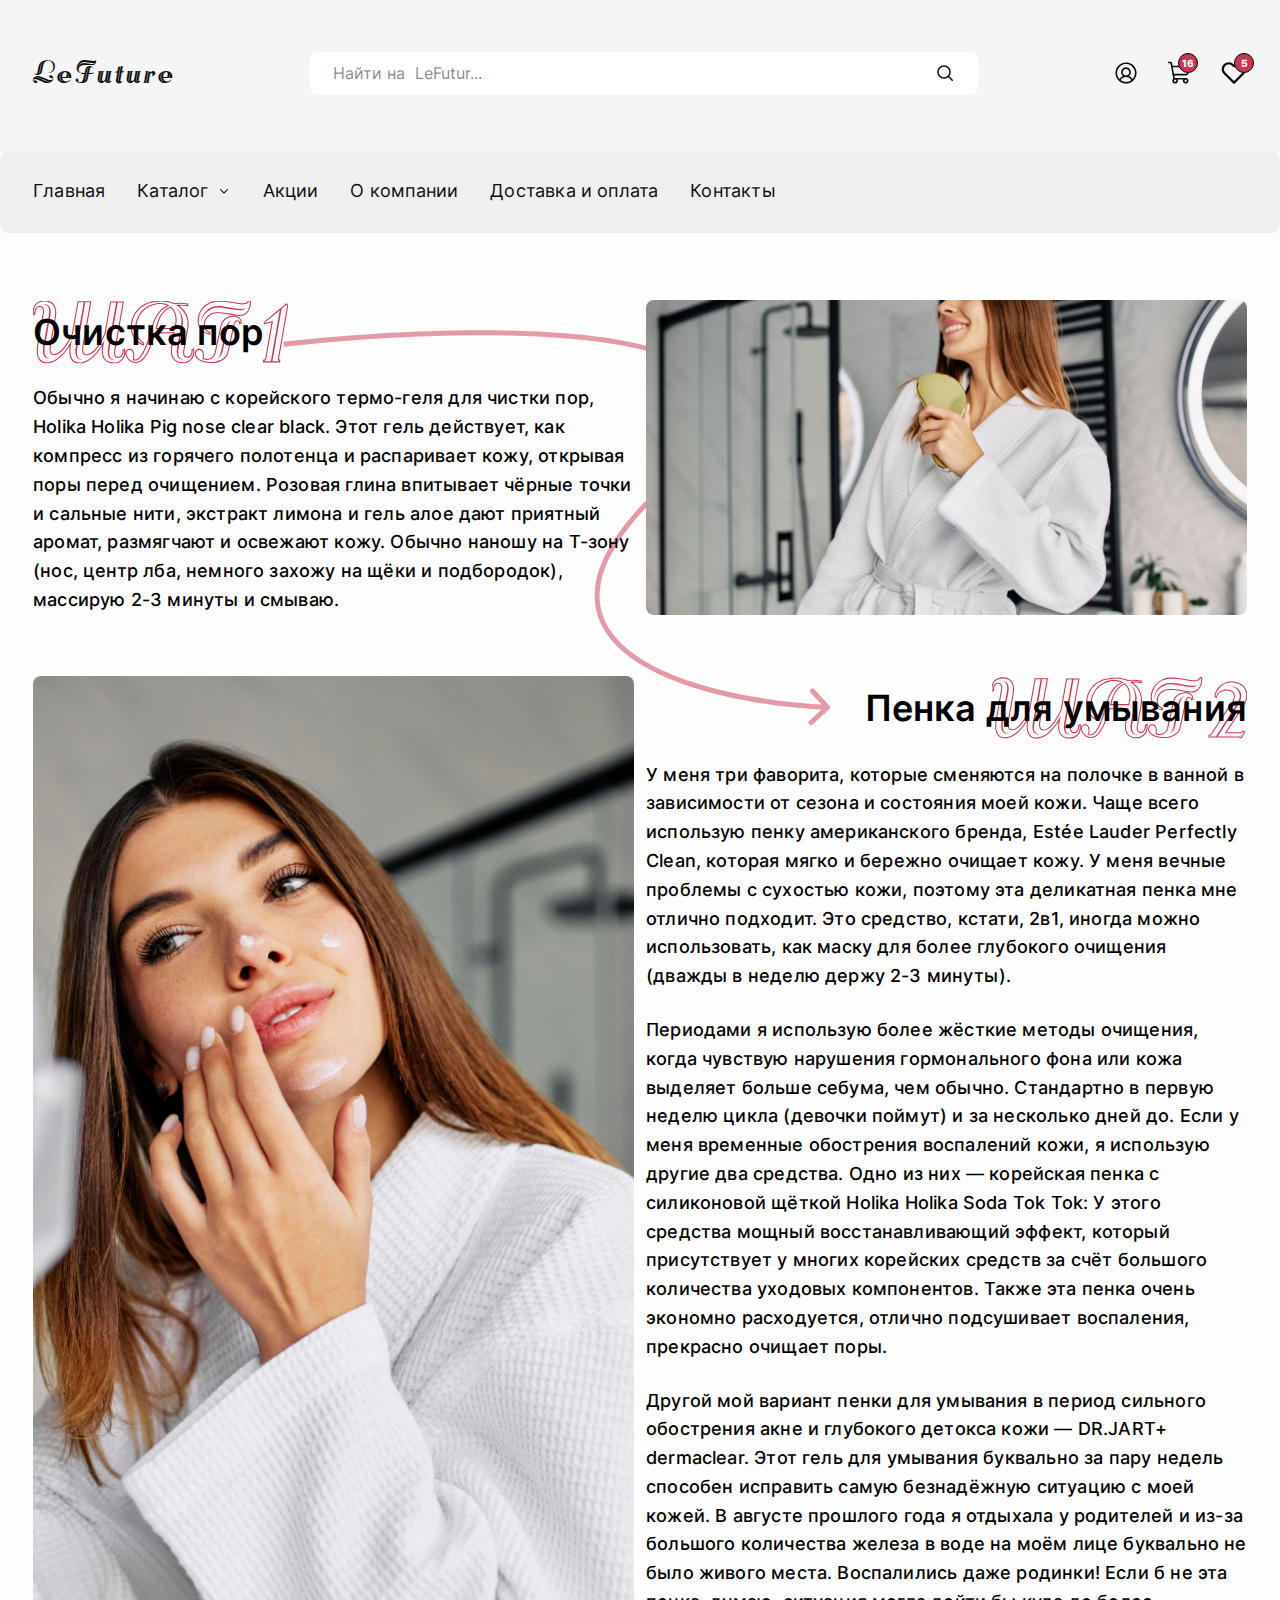
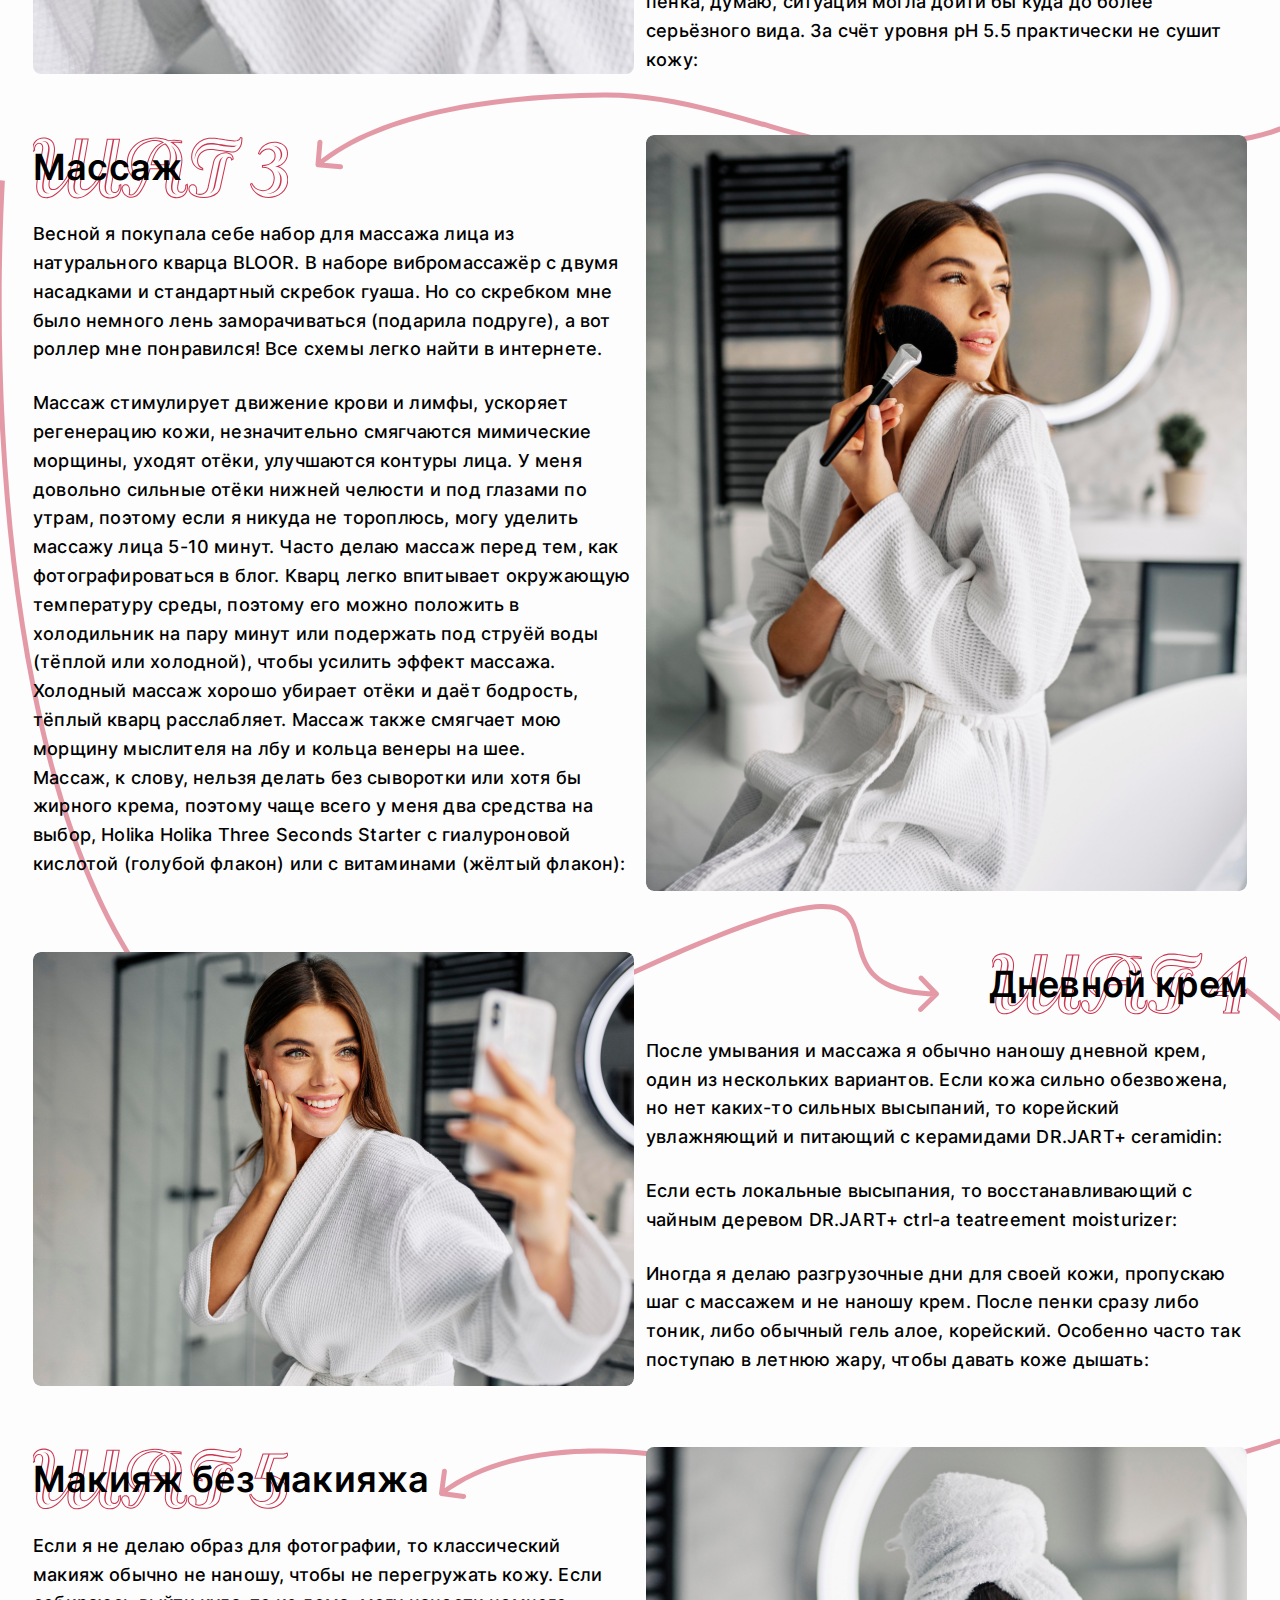
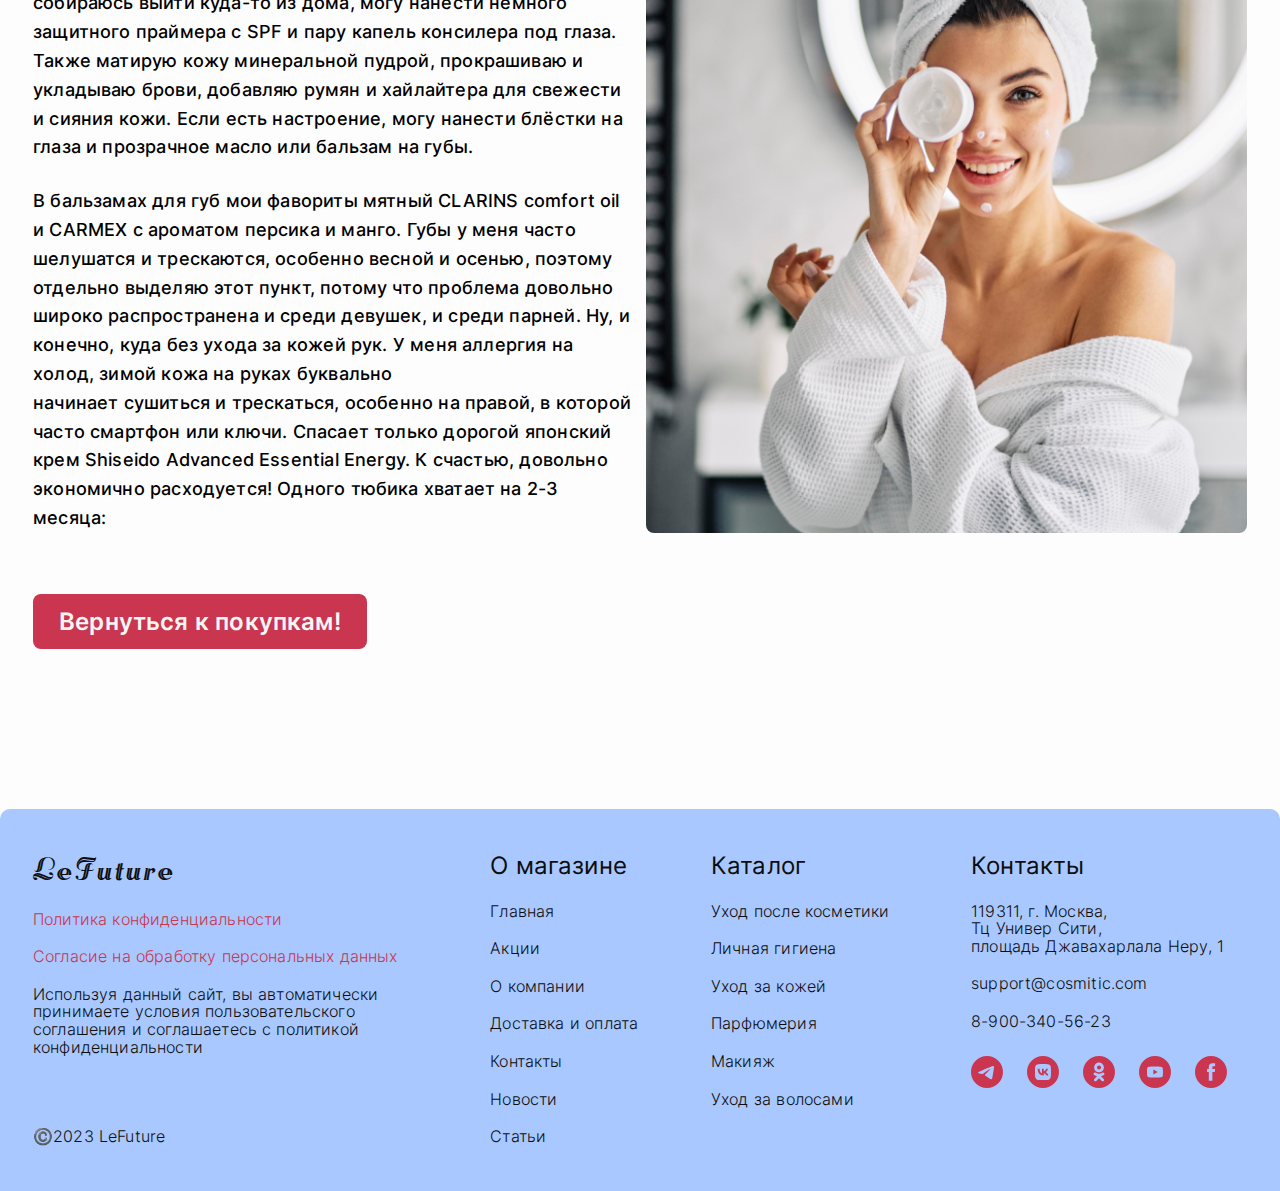
==== pages/aftercare.html @ b698528c "first commit" ====
<!DOCTYPE html>
<html lang="ru">

<head>
  <meta charset="UTF-8">
  <meta http-equiv="X-UA-Compatible" content="IE=edge">
  <meta name="viewport" content="width=device-width, initial-scale=1.0">
  <!-- <link rel="shortcut icon" href="../assets/images/favicon.ico" type="x-icon"> -->
  <link rel="stylesheet" href="../styles/css/icons.css">
  <link rel="stylesheet" href="../styles/css/normalize.css">
  <link rel="stylesheet" href="../styles/css/style.css?v=0.0001">
  <title>LeFuture</title>
</head>

<body>

  <div class="wrapper">


    <header class="header">
      <div class="header__top">
        <div class="container">
          <div class="header__top-inner">
            <a class="logo" href="#">
              LeFuture
            </a>
            <form class="search" action="">
              <div class="search__wrapper">
                <label class="search__label">
                  <input class="search__input input" type="text" placeholder="Найти на  LeFutur...">
                  <i class="search__icon">
                    <svg xmlns="http://www.w3.org/2000/svg" width="20" height="20" viewBox="0 0 20 20" fill="none">
                      <path fill-rule="evenodd" clip-rule="evenodd"
                        d="M3.75 9C3.75 6.1005 6.1005 3.75 9 3.75C11.8995 3.75 14.25 6.1005 14.25 9C14.25 11.8995 11.8995 14.25 9 14.25C6.1005 14.25 3.75 11.8995 3.75 9ZM9 2.25C5.27208 2.25 2.25 5.27208 2.25 9C2.25 12.7279 5.27208 15.75 9 15.75C10.5938 15.75 12.0585 15.1976 13.2133 14.2739L16.7192 17.7799C17.0121 18.0728 17.487 18.0728 17.7799 17.7799C18.0728 17.487 18.0728 17.0121 17.7799 16.7192L14.2739 13.2133C15.1976 12.0585 15.75 10.5938 15.75 9C15.75 5.27208 12.7279 2.25 9 2.25Z"
                        fill="#0D0D0D" />
                    </svg>
                  </i>
                </label>
              </div>
            </form>
            <div class="icons">
              <a class="icons__link" href="#">
                <i class="icons__icon">
                  <svg xmlns="http://www.w3.org/2000/svg" viewBox="0 0 26 26" fill="none">
                    <path fill-rule="evenodd" clip-rule="evenodd"
                      d="M17.1117 3.26789C15.1484 2.4375 13 2.4375 13 2.4375C10.8516 2.4375 8.88835 3.26789 8.88835 3.26789C6.99268 4.06969 5.53119 5.53118 5.53119 5.53118C4.06969 6.99268 3.26789 8.88835 3.26789 8.88835C2.4375 10.8516 2.4375 13 2.4375 13C2.4375 15.1484 3.26789 17.1117 3.26789 17.1117C4.06968 19.0073 5.53118 20.4688 5.53118 20.4688C5.6435 20.5811 5.75838 20.6896 5.87477 20.794C5.91734 20.8415 5.9657 20.8842 6.01914 20.9209C7.38164 22.0948 8.88835 22.7321 8.88835 22.7321C10.8516 23.5625 13 23.5625 13 23.5625C15.1484 23.5625 17.1117 22.7321 17.1117 22.7321C18.3135 22.2238 19.3409 21.4502 19.9319 20.9521C20.0179 20.9016 20.0925 20.8366 20.1533 20.761C20.3563 20.5813 20.4688 20.4688 20.4688 20.4688C21.9303 19.0073 22.7321 17.1116 22.7321 17.1116C23.5625 15.1484 23.5625 13 23.5625 13C23.5625 10.8516 22.7321 8.88835 22.7321 8.88835C21.9303 6.99268 20.4688 5.53118 20.4688 5.53118C19.0073 4.06969 17.1117 3.26789 17.1117 3.26789ZM9.52137 21.2355C8.73872 20.9044 8.04333 20.4403 7.53641 20.0517C8.3932 18.7628 9.59973 18.0222 9.59973 18.0222C11.1643 17.0619 13 17.0625 13 17.0625C14.8357 17.0625 16.4003 18.0222 16.4003 18.0222C17.3853 18.6268 18.0795 19.4996 18.4587 20.0632C17.4466 20.8261 16.4786 21.2355 16.4786 21.2355C14.8189 21.9375 13 21.9375 13 21.9375C11.1811 21.9375 9.52137 21.2355 9.52137 21.2355ZM8.74966 16.6373C8.74966 16.6373 9.23938 16.3368 10.0162 16.0366C9.85731 15.9171 9.70186 15.7837 9.55285 15.6346C9.55285 15.6346 8.125 14.2068 8.125 12.1875C8.125 12.1875 8.125 10.1682 9.55285 8.74035C9.55285 8.74035 10.9807 7.3125 13 7.3125C13 7.3125 15.0193 7.3125 16.4471 8.74035C16.4471 8.74035 17.875 10.1682 17.875 12.1875C17.875 12.1875 17.875 14.2068 16.4471 15.6346C16.4471 15.6346 16.28 15.8018 15.9791 16.0218C16.4013 16.1801 16.8335 16.3814 17.2503 16.6373C17.2503 16.6373 18.6121 17.4731 19.6665 18.9386C20.0835 18.453 20.7836 17.5471 21.2355 16.4786C21.2355 16.4786 21.9375 14.8189 21.9375 13C21.9375 13 21.9375 11.1811 21.2355 9.52137C21.2355 9.52137 20.5572 7.91762 19.3198 6.68023C19.3198 6.68023 18.0824 5.44285 16.4786 4.76452C16.4786 4.76452 14.8189 4.0625 13 4.0625C13 4.0625 11.1811 4.0625 9.52137 4.76452C9.52137 4.76452 7.91762 5.44285 6.68023 6.68023C6.68023 6.68023 5.44285 7.91761 4.76452 9.52137C4.76452 9.52137 4.0625 11.1811 4.0625 13C4.0625 13 4.0625 14.8189 4.76452 16.4786C4.76452 16.4786 5.3187 17.7889 6.33899 18.9545C6.83693 18.2585 7.64775 17.3136 8.74966 16.6373ZM15.2981 14.4856C14.3462 15.4375 13 15.4375 13 15.4375C11.6538 15.4375 10.7019 14.4856 10.7019 14.4856C9.75 13.5337 9.75 12.1875 9.75 12.1875C9.75 10.8413 10.7019 9.8894 10.7019 9.8894C11.6538 8.9375 13 8.9375 13 8.9375C14.3462 8.9375 15.2981 9.8894 15.2981 9.8894C16.25 10.8413 16.25 12.1875 16.25 12.1875C16.25 13.5337 15.2981 14.4856 15.2981 14.4856Z"
                      fill="#0D0D0D" />
                  </svg>
                </i>
              </a>
              <div class="icons__box">
                <i class="icons__icon">
                  <svg xmlns="http://www.w3.org/2000/svg" viewBox="0 0 26 26" fill="none">
                    <path
                      d="M3.46328 1.625H1.625C1.17627 1.625 0.8125 1.98877 0.8125 2.4375C0.8125 2.88623 1.17627 3.25 1.625 3.25H3.45551L6.28968 18.8329C6.35994 19.2192 6.69641 19.5 7.08906 19.5H18.6875C19.1362 19.5 19.5 19.1362 19.5 18.6875C19.5 18.2388 19.1362 17.875 18.6875 17.875H7.76712L5.05544 2.96566C4.95284 2.38827 4.50516 2.00946 4.50516 2.00946C4.05748 1.63065 3.46328 1.625 3.46328 1.625Z"
                      fill="#0D0D0D" />
                    <path fill-rule="evenodd" clip-rule="evenodd"
                      d="M8.125 17.875C8.125 17.875 9.30292 17.875 10.1358 18.7079C10.1358 18.7079 10.9688 19.5408 10.9688 20.7188C10.9688 20.7188 10.9688 21.8967 10.1358 22.7296C10.1358 22.7296 9.30292 23.5625 8.125 23.5625C8.125 23.5625 6.94708 23.5625 6.11416 22.7296C6.11416 22.7296 5.28125 21.8967 5.28125 20.7188C5.28125 20.7188 5.28125 19.5408 6.11416 18.7079C6.11416 18.7079 6.94708 17.875 8.125 17.875ZM8.125 19.5C8.125 19.5 7.62018 19.5 7.26321 19.857C7.26321 19.857 6.90625 20.2139 6.90625 20.7188C6.90625 20.7188 6.90625 21.2236 7.26321 21.5805C7.26321 21.5805 7.62018 21.9375 8.125 21.9375C8.125 21.9375 8.62982 21.9375 8.98679 21.5805C8.98679 21.5805 9.34375 21.2236 9.34375 20.7188C9.34375 20.7188 9.34375 20.2139 8.98679 19.857C8.98679 19.857 8.62982 19.5 8.125 19.5Z"
                      fill="#0D0D0D" />
                    <path fill-rule="evenodd" clip-rule="evenodd"
                      d="M18.6875 17.875C18.6875 17.875 19.8654 17.875 20.6983 18.7079C20.6983 18.7079 21.5312 19.5408 21.5312 20.7188C21.5312 20.7188 21.5312 21.8967 20.6983 22.7296C20.6983 22.7296 19.8654 23.5625 18.6875 23.5625C18.6875 23.5625 17.5096 23.5625 16.6767 22.7296C16.6767 22.7296 15.8438 21.8967 15.8438 20.7188C15.8438 20.7188 15.8438 19.5408 16.6767 18.7079C16.6767 18.7079 17.5096 17.875 18.6875 17.875ZM18.6875 19.5C18.6875 19.5 18.1827 19.5 17.8257 19.857C17.8257 19.857 17.4688 20.2139 17.4688 20.7188C17.4688 20.7188 17.4688 21.2236 17.8257 21.5805C17.8257 21.5805 18.1827 21.9375 18.6875 21.9375C18.6875 21.9375 19.1923 21.9375 19.5493 21.5805C19.5493 21.5805 19.9062 21.2236 19.9062 20.7188C19.9062 20.7188 19.9062 20.2139 19.5493 19.857C19.5493 19.857 19.1923 19.5 18.6875 19.5Z"
                      fill="#0D0D0D" />
                    <path
                      d="M21.9375 5.6875H4.875C4.42627 5.6875 4.0625 6.05127 4.0625 6.5C4.0625 6.94873 4.42627 7.3125 4.875 7.3125H20.9634L19.8991 13.1488C19.8472 13.439 19.6229 13.6262 19.6229 13.6262C19.3985 13.8134 19.1064 13.8125 19.1064 13.8125L6.34766 13.8125C5.89892 13.8125 5.53516 14.1763 5.53516 14.625C5.53516 15.0737 5.89892 15.4375 6.34766 15.4375L19.1014 15.4375C19.9853 15.4402 20.6639 14.8739 20.6639 14.8739C21.3426 14.3077 21.4978 13.4403 21.4978 13.4403L22.7368 6.64577C22.7456 6.59767 22.75 6.54889 22.75 6.5C22.75 6.05127 22.3862 5.6875 21.9375 5.6875Z"
                      fill="#0D0D0D" />
                  </svg>
                </i>
                <p class="icons__num">
                  16
                </p>
              </div>
              <div class="icons__box">
                <i class="icons__icon">
                  <svg xmlns="http://www.w3.org/2000/svg" width="22" height="20" viewBox="0 0 22 20" fill="none">
                    <path fill-rule="evenodd" clip-rule="evenodd"
                      d="M13.1909 1.34769C13.9113 1.05217 14.6836 0.900024 15.4637 0.900024C16.2437 0.900024 17.016 1.05217 17.7365 1.34769C18.4568 1.64315 19.111 2.07609 19.662 2.62165C20.2132 3.16709 20.6503 3.81454 20.9485 4.52692C21.2467 5.2393 21.4001 6.00275 21.4001 6.77368C21.4001 7.54462 21.2467 8.30807 20.9485 9.02045C20.6503 9.73283 20.2132 10.3803 19.662 10.9257L11.6904 18.8171C11.5075 18.9982 11.259 19.1 10.9999 19.1C10.7407 19.1 10.4923 18.9982 10.3093 18.8171L2.3376 10.9256C1.22474 9.82389 0.600098 8.33036 0.600098 6.77368C0.600098 5.21701 1.22474 3.72348 2.3376 2.62181C3.45056 1.52003 4.96073 0.900502 6.53605 0.900502C8.11137 0.900502 9.62154 1.52003 10.7345 2.62181L10.9999 2.88449L11.2651 2.62197C11.265 2.62202 11.2651 2.62191 11.2651 2.62197C11.816 2.07634 12.4705 1.64318 13.1909 1.34769ZM18.2809 3.9801C17.9107 3.61347 17.4713 3.32279 16.988 3.12452C16.5046 2.92626 15.9867 2.82425 15.4637 2.82425C14.9407 2.82425 14.4227 2.92626 13.9393 3.12452C13.456 3.32279 13.0166 3.61347 12.6464 3.9801L11.6904 4.92654C11.5075 5.10764 11.259 5.20942 10.9999 5.20942C10.7407 5.20942 10.4923 5.10764 10.3093 4.92654L9.35344 3.98026C8.60569 3.24003 7.59218 2.82473 6.53605 2.82473C5.47992 2.82473 4.46641 3.24003 3.71866 3.98026C2.9708 4.7206 2.5501 5.72537 2.5501 6.77368C2.5501 7.822 2.9708 8.82677 3.71866 9.56711L10.9999 16.7751L18.2811 9.56711C18.6514 9.20063 18.9456 8.76519 19.1462 8.28588C19.3468 7.80656 19.4501 7.2927 19.4501 6.77368C19.4501 6.25467 19.3468 5.74081 19.1462 5.26149C18.9456 4.78218 18.6513 4.34658 18.2809 3.9801Z"
                      fill="#0D0D0D" />
                  </svg>
                </i>
                <p class="icons__num">
                  5
                </p>
              </div>
            </div>
            <div class="burger">
              <div class="burger__line"></div>
            </div>
          </div>
        </div>
      </div>
      <div class="header__bottom">
        <div class="container">
          <div class="header__bottom-inner">
            <nav class="menu">
              <ul class="menu__list">
                <li class="menu__item">
                  <a class="menu__link" href="#">
                    Главная
                  </a>
                </li>
                <li class="menu__item accordion">
                  <a class="menu__link" href="#">
                    Каталог
                    <i class="menu__icon">
                      <svg xmlns="http://www.w3.org/2000/svg" width="14" height="14" viewBox="0 0 14 14" fill="none">
                        <path fill-rule="evenodd" clip-rule="evenodd"
                          d="M10.8714 5.22872C11.0764 5.43375 11.0764 5.76616 10.8714 5.97118L7.00015 9.84241L3.12892 5.97118C2.92389 5.76616 2.92389 5.43375 3.12892 5.22872C3.33394 5.02369 3.66635 5.02369 3.87138 5.22872L7.00015 8.35749L10.1289 5.22872C10.3339 5.02369 10.6664 5.02369 10.8714 5.22872Z"
                          fill="#0D0D0D" />
                      </svg>
                    </i>
                  </a>
                  <div class="accordion__content">
                    <div class="menu__dropdown">
                      <div class="menu__dropdown-item">
                        <a class="menu__dropdown-link" href="#">
                          Акции
                        </a>
                      </div>
                      <div class="menu__dropdown-item">
                        <a class="menu__dropdown-link" href="#">
                          О компании
                        </a>
                      </div>
                      <div class="menu__dropdown-item">
                        <a class="menu__dropdown-link" href="#">
                          Контакты
                        </a>
                      </div>
                    </div>
                  </div>
                </li>
                <li class="menu__item">
                  <a class="menu__link" href="#">
                    Акции
                  </a>
                </li>
                <li class="menu__item">
                  <a class="menu__link" href="#">
                    О компании
                  </a>
                </li>
                <li class="menu__item">
                  <a class="menu__link" href="#">
                    Доставка и оплата
                  </a>
                </li>
                <li class="menu__item">
                  <a class="menu__link" href="#">
                    Контакты
                  </a>
                </li>
              </ul>
            </nav>
          </div>
        </div>
      </div>
    </header>


    <main class="main">


      <section class="content">
        <div class="content__wrapper">
          <div class="container">
            <div class="content__inner">
              <div class="content__icon content__icon--stepOne">
                <svg xmlns="http://www.w3.org/2000/svg" viewBox="0 0 551 398" fill="none">
                  <path
                    d="M549.212 381.446C550.233 380.517 550.308 378.936 549.38 377.914L534.243 361.267C533.315 360.245 531.733 360.17 530.712 361.099C529.69 362.028 529.615 363.609 530.544 364.63L543.998 379.428L529.2 392.883C528.179 393.812 528.104 395.393 529.032 396.414C529.961 397.436 531.542 397.511 532.564 396.582L549.212 381.446ZM0.925719 16.8839C103.773 5.41291 246.284 -1.37483 339.957 15.3752C363.357 19.5594 383.588 25.1929 399.348 32.5235C415.141 39.8697 426.165 48.7898 431.581 59.3841C436.93 69.8491 437.031 82.3977 430.024 97.6177C422.98 112.918 408.807 130.76 385.878 151.432L389.226 155.145C412.383 134.268 427.115 115.891 434.565 99.7087C442.053 83.4458 442.238 69.2476 436.033 57.1083C429.894 45.0983 417.724 35.5566 401.457 27.99C385.156 20.4078 364.46 14.6774 340.837 10.4532C246.416 -6.43057 103.303 0.434329 0.371486 11.9147L0.925719 16.8839ZM385.878 151.432C339.652 193.106 317.928 228.145 313.999 257.561C310.032 287.254 324.252 310.576 348.111 328.446C371.893 346.257 405.488 358.872 441.125 367.427C476.806 375.993 514.752 380.54 547.411 382.093L547.649 377.099C515.239 375.558 477.611 371.044 442.292 362.565C406.928 354.075 374.097 341.661 351.108 324.444C328.197 307.284 315.301 285.576 318.955 258.223C322.646 230.593 343.279 196.568 389.226 155.145L385.878 151.432Z"
                    fill="#CA354F" fill-opacity="0.5" />
                </svg>
              </div>
              <div class="content__item">
                <h2 class="content__title title">
                  Очистка пор
                  <img class="content__title-img" src="../assets/images/content/step-1.svg" alt="">
                </h2>
                <p class="content__text">
                  Обычно я начинаю с корейского термо-геля для чистки пор, Holika Holika Pig nose clear black. Этот гель
                  действует, как компресс из горячего полотенца и распаривает кожу, открывая поры перед очищением.
                  Розовая
                  глина впитывает чёрные точки и сальные нити, экстракт лимона и гель алое дают приятный аромат,
                  размягчают и освежают кожу. Обычно наношу на Т-зону (нос, центр лба, немного захожу на щёки и
                  подбородок), массирую 2-3 минуты и смываю.
                </p>
              </div>
              <img class="content__img" src="../assets/images/content/1.png" alt="">
            </div>
            <div class="content__inner content__inner--alt">
              <div class="content__icon content__icon--stepTwo">
                <svg xmlns="http://www.w3.org/2000/svg" viewBox="0 0 1105 1060" fill="none">
                  <path
                    d="M0.509048 1054.79C0.391688 1056.16 1.41179 1057.37 2.7875 1057.49L25.2061 1059.4C26.5818 1059.52 27.7922 1058.5 27.9095 1057.12C28.0269 1055.75 27.0068 1054.54 25.6311 1054.42L5.70345 1052.72L7.40344 1032.79C7.5208 1031.42 6.5007 1030.21 5.12498 1030.09C3.74927 1029.97 2.53889 1030.99 2.42153 1032.37L0.509048 1054.79ZM967.631 1.79802C1021.09 160.519 1083.4 402.215 1096.63 611.483C1103.25 716.14 1097.57 812.453 1072.54 886.171C1047.53 959.808 1003.35 1010.59 932.997 1025.05L934.003 1029.95C1006.65 1015.01 1051.9 962.488 1077.27 887.779C1102.62 813.151 1108.25 716.077 1101.62 611.167C1088.35 401.301 1025.91 159.147 972.369 0.201976L967.631 1.79802ZM932.997 1025.05C747.036 1063.28 602.901 1051.75 509.133 1029.02L507.954 1033.88C602.467 1056.79 747.349 1068.32 934.003 1029.95L932.997 1025.05ZM287.756 982.978C237.588 983.371 182.062 987.407 131.093 998.057C80.1739 1008.7 33.5387 1025.99 1.38889 1053.09L4.61111 1056.91C35.8344 1030.6 81.5227 1013.52 132.116 1002.95C182.659 992.39 237.834 988.37 287.795 987.977L287.756 982.978ZM509.133 1029.02C490.886 1024.59 472.689 1019.48 454.444 1014.29C436.212 1009.1 417.927 1003.85 399.572 999.162C362.862 989.793 325.729 982.679 287.756 982.978L287.795 987.977C325.139 987.684 361.791 994.68 398.336 1004.01C416.609 1008.67 434.819 1013.91 453.076 1019.1C471.319 1024.28 489.602 1029.43 507.954 1033.88L509.133 1029.02Z"
                    fill="#CA354F" fill-opacity="0.5" />
                </svg>
              </div>
              <div class="content__item">
                <h2 class="content__title title">
                  Пенка для умывания
                  <img class="content__title-img" src="../assets/images/content/step-2.svg" alt="">
                </h2>
                <p class="content__text">
                  У меня три фаворита, которые сменяются на полочке в ванной
                  в зависимости от сезона и состояния моей кожи. Чаще всего использую пенку американского бренда, Estée
                  Lauder Perfectly Clean, которая мягко и бережно очищает кожу. У меня вечные проблемы с сухостью кожи,
                  поэтому эта деликатная пенка мне отлично подходит. Это средство, кстати, 2в1, иногда можно
                  использовать, как маску для более глубокого очищения (дважды в неделю держу 2-3 минуты).
                </p>
                <p class="content__text">
                  Периодами я использую более жёсткие методы очищения, когда чувствую нарушения гормонального фона или
                  кожа выделяет больше себума, чем обычно. Стандартно в первую неделю цикла (девочки поймут) и за
                  несколько дней до. Если у меня временные обострения воспалений кожи, я использую другие два средства.
                  Одно из них — корейская пенка с силиконовой щёткой Holika Holika Soda Tok Tok: У этого средства мощный
                  восстанавливающий эффект, который присутствует у многих корейских средств за счёт большого количества
                  уходовых компонентов. Также эта пенка очень экономно расходуется, отлично подсушивает воспаления,
                  прекрасно очищает поры.
                </p>
                <p class="content__text">
                  Другой мой вариант пенки для умывания в период сильного обострения акне и глубокого детокса кожи —
                  DR.JART+ dermaclear. Этот гель для умывания буквально за пару недель способен исправить самую
                  безнадёжную ситуацию с моей кожей. В августе прошлого года я отдыхала у родителей и из-за большого
                  количества железа в воде на моём лице буквально не было живого места. Воспалились даже родинки! Если б
                  не эта пенка, думаю, ситуация могла дойти бы куда до более серьёзного вида. За счёт уровня pH 5.5
                  практически не сушит кожу:
                </p>
              </div>
              <img class="content__img" src="../assets/images/content/2.png" alt="">
            </div>
            <div class="content__inner">
              <div class="content__icon content__icon--stepThree">
                <svg xmlns="http://www.w3.org/2000/svg" viewBox="0 0 954 918" fill="none">
                  <path
                    d="M953.239 825.296C954.231 824.335 954.256 822.753 953.296 821.761L937.642 805.598C936.682 804.607 935.099 804.581 934.107 805.542C933.116 806.502 933.09 808.085 934.051 809.077L947.965 823.443L933.598 837.358C932.607 838.318 932.581 839.901 933.542 840.893C934.502 841.884 936.085 841.91 937.077 840.949L953.239 825.296ZM4.00356 0.364213C-6.41976 191.987 5.58874 465.799 75.6802 664.158C110.717 763.313 160.414 844.037 229.494 885.987C298.773 928.057 386.977 930.806 498.118 875.236L495.882 870.764C385.822 925.794 299.51 922.655 232.09 881.713C164.471 840.651 115.287 761.237 80.3945 662.492C10.6277 465.051 -1.41382 192.013 8.99618 0.635787L4.00356 0.364213ZM498.118 875.236C636.364 806.113 722.035 768.343 775.731 750.569C802.594 741.677 821.275 737.852 834.445 737.537C847.554 737.224 854.893 740.388 859.514 745.174C864.267 750.096 866.558 757.115 868.682 765.549C870.758 773.791 872.656 783.324 876.894 792.166C881.193 801.138 887.917 809.485 899.659 815.639C911.33 821.756 927.796 825.621 951.46 826L951.54 821C928.329 820.629 912.717 816.838 901.98 811.211C891.314 805.62 885.299 798.136 881.403 790.006C877.445 781.747 875.692 772.908 873.531 764.328C871.418 755.939 868.89 747.685 863.111 741.701C857.201 735.581 848.298 732.205 834.326 732.539C820.416 732.871 801.179 736.878 774.16 745.822C720.09 763.72 634.136 801.637 495.882 870.764L498.118 875.236Z"
                    fill="#CA354F" fill-opacity="0.5" />
                </svg>
              </div>
              <div class="content__item">
                <h2 class="content__title title">
                  Массаж
                  <img class="content__title-img" src="../assets/images/content/step-3.svg" alt="">
                </h2>
                <p class="content__text">
                  Весной я покупала себе набор для массажа лица из натурального кварца BLOOR. В наборе вибромассажёр с
                  двумя насадками и стандартный скребок гуаша. Но со скребком мне было немного лень заморачиваться
                  (подарила подруге), а вот роллер мне понравился! Все схемы легко найти в интернете.
                </p>
                <p class="content__text">
                  Массаж стимулирует движение крови и лимфы, ускоряет регенерацию кожи, незначительно смягчаются
                  мимические морщины, уходят отёки, улучшаются контуры лица. У меня довольно сильные отёки нижней
                  челюсти и под глазами по утрам, поэтому если я никуда не тороплюсь, могу уделить массажу лица 5-10
                  минут. Часто делаю массаж перед тем, как фотографироваться в блог. Кварц легко впитывает окружающую
                  температуру среды, поэтому его можно положить в холодильник на пару минут или подержать под струёй
                  воды (тёплой или холодной), чтобы усилить эффект массажа. Холодный массаж хорошо убирает отёки и даёт
                  бодрость, тёплый кварц расслабляет. Массаж также смягчает мою морщину мыслителя на лбу и кольца венеры
                  на шее.
                  <br>
                  Массаж, к слову, нельзя делать без сыворотки или хотя бы жирного крема, поэтому чаще всего у меня два
                  средства на выбор, Holika Holika Three Seconds Starter с гиалуроновой кислотой (голубой флакон) или с
                  витаминами (жёлтый флакон):
                </p>
              </div>
              <img class="content__img" src="../assets/images/content/3.png" alt="">
            </div>
            <div class="content__inner content__inner--alt">
              <div class="content__icon content__icon--stepFour">
                <svg xmlns="http://www.w3.org/2000/svg" viewBox="0 0 1018 517" fill="none">
                  <path
                    d="M314 490L314.826 487.64L314.79 487.628L314.753 487.616L314 490ZM0.0216501 509.172C-0.159666 510.54 0.802944 511.797 2.1717 511.978L24.4768 514.933C25.8456 515.114 27.1022 514.152 27.2835 512.783C27.4648 511.414 26.5022 510.158 25.1335 509.976L5.30665 507.35L7.93306 487.523C8.11437 486.154 7.15176 484.898 5.78301 484.716C4.41425 484.535 3.15767 485.498 2.97636 486.867L0.0216501 509.172ZM809.961 4.47028C878.352 57.885 963.503 143.9 997.354 228.454C1014.26 270.675 1018.25 312.21 1001.38 349.114C984.504 386.021 946.504 418.872 878.163 443.144L879.837 447.856C948.896 423.328 988.284 389.779 1005.92 351.193C1023.57 312.602 1019.19 269.55 1002 226.596C967.647 140.8 881.648 54.115 813.039 0.529721L809.961 4.47028ZM878.163 443.144C603.833 540.577 388.057 513.263 314.826 487.64L313.174 492.36C387.61 518.404 604.567 545.623 879.837 447.856L878.163 443.144ZM314.753 487.616C280.805 476.887 224.487 465.012 165.672 464.2C106.921 463.389 45.2397 473.61 0.979686 507.515L4.02031 511.485C46.9603 478.59 107.279 468.394 165.603 469.2C223.863 470.004 279.695 481.78 313.247 492.384L314.753 487.616Z"
                    fill="#CA354F" fill-opacity="0.5" />
                </svg>
              </div>
              <div class="content__item">
                <h2 class="content__title title">
                  Дневной крем
                  <img class="content__title-img" src="../assets/images/content/step-4.svg" alt="">
                </h2>
                <p class="content__text">
                  После умывания и массажа я обычно наношу дневной крем, один из нескольких вариантов. Если кожа сильно
                  обезвожена, но нет каких-то сильных высыпаний, то корейский увлажняющий и питающий с керамидами
                  DR.JART+ ceramidin:
                </p>
                <p class="content__text">
                  Если есть локальные высыпания, то восстанавливающий с чайным деревом DR.JART+ ctrl-a teatreement
                  moisturizer:
                </p>
                <p class="content__text">
                  Иногда я делаю разгрузочные дни для своей кожи, пропускаю шаг с массажем и не наношу крем. После пенки
                  сразу либо тоник, либо обычный гель алое, корейский. Особенно часто так поступаю в летнюю жару, чтобы
                  давать коже дышать:
                </p>
              </div>
              <img class="content__img" src="../assets/images/content/4.png" alt="">
            </div>
            <div class="content__inner">
              <div class="content__item">
                <h2 class="content__title title">
                  Макияж без макияжа
                  <img class="content__title-img" src="../assets/images/content/step-5.svg" alt="">
                </h2>
                <p class="content__text">
                  Если я не делаю образ для фотографии, то классический макияж обычно не наношу, чтобы не перегружать
                  кожу. Если собираюсь выйти куда-то из дома, могу нанести немного защитного праймера с SPF и пару
                  капель консилера под глаза. Также матирую кожу минеральной пудрой, прокрашиваю и укладываю брови,
                  добавляю румян и хайлайтера для свежести и сияния кожи. Если есть настроение, могу нанести блёстки на
                  глаза и прозрачное масло или бальзам на губы.
                </p>
                <p class="content__text">
                  В бальзамах для губ мои фавориты мятный CLARINS comfort oil и CARMEX с ароматом персика и манго. Губы
                  у меня часто шелушатся и трескаются, особенно весной и осенью, поэтому отдельно выделяю этот пункт,
                  потому что проблема довольно широко распространена и среди девушек, и среди парней.
                  Ну, и конечно, куда без ухода за кожей рук. У меня аллергия на холод, зимой кожа на руках буквально
                  <br>
                  начинает сушиться и трескаться, особенно на правой, в которой часто смартфон или ключи. Спасает только
                  дорогой японский крем Shiseido Advanced Essential Energy. К счастью, довольно экономично расходуется!
                  Одного тюбика хватает на 2-3 месяца:
                </p>
              </div>
              <img class="content__img" src="../assets/images/content/5.png" alt="">
            </div>
            <a class="link" href="#">
              Вернуться к покупкам!
            </a>
          </div>
        </div>
      </section>


    </main>


    <footer class="footer">
      <div class="container">
        <div class="footer__inner">
          <div class="footer__info">
            <a class="logo" href="#">
              LeFuture
            </a>
            <a class="footer__info-link" href="#">
              Политика конфиденциальности
            </a>
            <a class="footer__info-link" href="#">
              Согласие на обработку персональных данных
            </a>
            <p class="footer__info-text">
              Используя данный сайт, вы автоматически принимаете условия
              пользовательского соглашения и соглашаетесь с политикой конфиденциальности
            </p>
            <p class="footer__info-text footer__info-text--mt">
              ©️2023 LeFuture
            </p>
          </div>
          <div class="footer__item">
            <p class="footer__item-title">
              О магазине
            </p>
            <a class="footer__item-link" href="#">
              Главная
            </a>
            <a class="footer__item-link" href="#">
              Акции
            </a>
            <a class="footer__item-link" href="#">
              О компании
            </a>
            <a class="footer__item-link" href="#">
              Доставка и оплата
            </a>
            <a class="footer__item-link" href="#">
              Контакты
            </a>
            <a class="footer__item-link" href="#">
              Новости
            </a>
            <a class="footer__item-link" href="#">
              Статьи
            </a>
          </div>
          <div class="footer__item">
            <p class="footer__item-title">
              Каталог
            </p>
            <a class="footer__item-link" href="#">
              Уход после косметики
            </a>
            <a class="footer__item-link" href="#">
              Личная гигиена
            </a>
            <a class="footer__item-link" href="#">
              Уход за кожей
            </a>
            <a class="footer__item-link" href="#">
              Парфюмерия
            </a>
            <a class="footer__item-link" href="#">
              Макияж
            </a>
            <a class="footer__item-link" href="#">
              Уход за волосами
            </a>
          </div>
          <div class="footer__item">
            <p class="footer__item-title">
              Контакты
            </p>
            <p class="footer__item-text">
              119311, г. Москва,<br>
              Тц Универ Сити,<br>
              площадь Джавахарлала Неру, 1
            </p>
            <a class="footer__item-link" href="mailto:support@cosmitic.com">
              support@cosmitic.com
            </a>
            <a class="footer__item-link footer__item-link--mb" href="tel:+79003405623">
              8-900-340-56-23
            </a>
            <div class="socials">
              <a class="socials__icon" href="#">
                <svg xmlns="http://www.w3.org/2000/svg" width="32" height="32" viewBox="0 0 32 32" fill="none">
                  <path fill-rule="evenodd" clip-rule="evenodd"
                    d="M16 32C7.16344 32 0 24.8366 0 16C0 7.16344 7.16344 0 16 0C24.8366 0 32 7.16344 32 16C32 24.8366 24.8366 32 16 32ZM16.6919 12.0074C15.2589 12.6034 12.3949 13.8371 8.09992 15.7083C7.40248 15.9856 7.03714 16.257 7.00388 16.5223C6.94767 16.9706 7.50915 17.1472 8.27374 17.3876C8.37774 17.4203 8.4855 17.4542 8.59598 17.4901C9.34822 17.7346 10.3601 18.0207 10.8862 18.0321C11.3633 18.0424 11.8959 17.8457 12.4839 17.4419C16.4968 14.7331 18.5683 13.3639 18.6983 13.3344C18.7901 13.3136 18.9172 13.2874 19.0034 13.3639C19.0895 13.4405 19.0811 13.5855 19.0719 13.6244C19.0163 13.8615 16.8123 15.9106 15.6717 16.971C15.3161 17.3015 15.0639 17.536 15.0124 17.5896C14.8969 17.7096 14.7791 17.823 14.666 17.9321C13.9672 18.6058 13.4431 19.111 14.695 19.936C15.2967 20.3325 15.7781 20.6603 16.2584 20.9874C16.7829 21.3446 17.306 21.7009 17.9829 22.1446C18.1554 22.2576 18.3201 22.375 18.4805 22.4894C19.0909 22.9246 19.6393 23.3155 20.3168 23.2532C20.7105 23.217 21.1172 22.8468 21.3237 21.7427C21.8118 19.1335 22.7712 13.4801 22.9929 11.1505C23.0123 10.9464 22.9879 10.6851 22.9683 10.5705C22.9486 10.4558 22.9076 10.2924 22.7586 10.1715C22.582 10.0283 22.3095 9.99805 22.1877 10.0001C21.6335 10.01 20.7834 10.3056 16.6919 12.0074Z"
                    fill="#CA354F" />
                </svg>
              </a>
              <a class="socials__icon" href="#">
                <svg xmlns="http://www.w3.org/2000/svg" width="32" height="32" viewBox="0 0 32 32" fill="none">
                  <path
                    d="M10.6987 12.8693C10.784 17.0293 12.864 19.5253 16.512 19.5253H16.7253V17.1467C18.064 17.28 19.0773 18.2613 19.4827 19.5253H21.376C21.1818 18.8071 20.8376 18.1381 20.366 17.5626C19.8943 16.9872 19.3061 16.5182 18.64 16.1866C19.2369 15.8232 19.7524 15.3405 20.1543 14.7688C20.5563 14.1971 20.836 13.5487 20.976 12.864H19.2587C18.8853 14.1866 17.776 15.3867 16.7253 15.4986V12.8693H15.0027V17.4773C13.936 17.2106 12.592 15.92 12.5333 12.8693H10.6987Z"
                    fill="#CA354F" />
                  <path fill-rule="evenodd" clip-rule="evenodd"
                    d="M16 0C24.8366 0 32 7.16344 32 16C32 24.8366 24.8366 32 16 32C7.16344 32 0 24.8366 0 16C0 7.16344 7.16344 0 16 0ZM8 15.68C8 12.0587 8 10.2507 9.12 9.12C10.256 8 12.064 8 15.68 8H16.32C19.9413 8 21.7493 8 22.88 9.12C24 10.256 24 12.064 24 15.68V16.32C24 19.9413 24 21.7493 22.88 22.88C21.744 24 19.936 24 16.32 24H15.68C12.0587 24 10.2507 24 9.12 22.88C8 21.744 8 19.936 8 16.32V15.68Z"
                    fill="#CA354F" />
                </svg>
              </a>
              <a class="socials__icon" href="#">
                <svg xmlns="http://www.w3.org/2000/svg" width="32" height="32" viewBox="0 0 32 32" fill="none">
                  <path
                    d="M16.0309 9.46052C17.1335 9.46052 18.0329 10.3592 18.0329 11.4608C18.0329 12.5624 17.1335 13.461 16.0309 13.461C14.9285 13.461 14.0291 12.5624 14.0291 11.4608C14 10.3592 14.8995 9.46052 16.0309 9.46052Z"
                    fill="#CA354F" />
                  <path fill-rule="evenodd" clip-rule="evenodd"
                    d="M16 0C7.16344 0 0 7.15754 0 15.9868C0 24.8161 7.16344 31.9736 16 31.9736C24.8366 31.9736 32 24.8161 32 15.9868C32 7.15754 24.8366 0 16 0ZM16.0309 16.302C18.7003 16.302 20.8763 14.1278 20.8763 11.4608C20.8763 8.79376 18.7003 6.61954 16.0309 6.61954C13.3327 6.61954 11.1567 8.79376 11.1567 11.4608C11.1567 14.1278 13.3327 16.302 16.0309 16.302ZM17.9749 20.2737C18.9613 20.0417 19.9188 19.6649 20.7892 19.1141C21.4565 18.7082 21.6596 17.8096 21.2244 17.1428C20.8183 16.476 19.9188 16.2731 19.2515 16.708C17.2785 17.9545 14.6964 17.9545 12.7235 16.708C12.0562 16.3022 11.1858 16.476 10.7506 17.1428C10.3734 17.8096 10.5765 18.6793 11.2438 19.0851C12.1142 19.6359 13.0716 20.0127 14.0581 20.2446L11.3599 22.9407C10.8086 23.4916 10.8086 24.3902 11.3599 24.941C11.65 25.2309 11.9982 25.3468 12.3753 25.3468C12.7525 25.3468 13.1007 25.2019 13.3908 24.941L16.06 22.2739L18.7293 24.941C19.2805 25.4918 20.18 25.4918 20.7312 24.941C21.2824 24.3902 21.2824 23.4916 20.7312 22.9407L17.9749 20.2737Z"
                    fill="#CA354F" />
                </svg>
              </a>
              <a class="socials__icon" href="#">
                <svg xmlns="http://www.w3.org/2000/svg" width="32" height="32" viewBox="0 0 32 32" fill="none">
                  <path d="M18.6 16L14.4 13.6V18.4L18.6 16Z" fill="#CA354F" />
                  <path fill-rule="evenodd" clip-rule="evenodd"
                    d="M0 16C0 7.16344 7.16344 0 16 0C24.8366 0 32 7.16344 32 16C32 24.8366 24.8366 32 16 32C7.16344 32 0 24.8366 0 16ZM22.2 10.7C22.9 10.9 23.4 11.4 23.6 12.1C24 13.4 24 16 24 16C24 16 24 18.6 23.7 19.9C23.5 20.6 23 21.1 22.3 21.3C21 21.6 16 21.6 16 21.6C16 21.6 10.9 21.6 9.7 21.3C9 21.1 8.5 20.6 8.3 19.9C8 18.6 8 16 8 16C8 16 8 13.4 8.2 12.1C8.4 11.4 8.90001 10.9 9.60001 10.7C10.9 10.4 15.9 10.4 15.9 10.4C15.9 10.4 21 10.4 22.2 10.7Z"
                    fill="#CA354F" />
                </svg>
              </a>
              <a class="socials__icon" href="#">
                <svg xmlns="http://www.w3.org/2000/svg" width="32" height="32" viewBox="0 0 32 32" fill="none">
                  <path fill-rule="evenodd" clip-rule="evenodd"
                    d="M16 0C7.16344 0 0 7.16344 0 16C0 24.8366 7.16344 32 16 32C24.8366 32 32 24.8366 32 16C32 7.16344 24.8366 0 16 0ZM17.401 16.0361V24.741H13.7994V16.0365H12V13.0367H13.7994V11.2357C13.7994 8.78853 14.8154 7.33333 17.7021 7.33333H20.1054V10.3334H18.6032C17.4795 10.3334 17.4051 10.7526 17.4051 11.535L17.401 13.0364H20.1224L19.804 16.0361H17.401Z"
                    fill="#CA354F" />
                </svg>
              </a>
            </div>
          </div>
        </div>
      </div>
    </footer>


  </div>


  <script src="../scripts/scripts.js"></script>
</body>

</html>
---- styles/css/icons.css ----
@font-face {
  font-family: 'icomoon';
  src:  url('../fonts/icons/icomoon.eot?g1ydtm');
  src:  url('../fonts/icons/icomoon.eot?g1ydtm#iefix') format('embedded-opentype'),
    url('../fonts/icons/icomoon.ttf?g1ydtm') format('truetype'),
    url('../fonts/icons/icomoon.woff?g1ydtm') format('woff'),
    url('../fonts/icons/icomoon.svg?g1ydtm#icomoon') format('svg');
  font-weight: normal;
  font-style: normal;
  font-display: block;
}

[class^="icon-"], [class*=" icon-"] {
  /* use !important to prevent issues with browser extensions that change fonts */
  font-family: 'icomoon' !important;
  speak: never;
  font-style: normal;
  font-weight: normal;
  font-variant: normal;
  text-transform: none;
  line-height: 1;

  /* Better Font Rendering =========== */
  -webkit-font-smoothing: antialiased;
  -moz-osx-font-smoothing: grayscale;
}

.icon-arrow:before {
  content: "\e900";
}
.icon-basket:before {
  content: "\e901";
}
.icon-boat:before {
  content: "\e902";
}
.icon-calendar:before {
  content: "\e903";
}
.icon-catalog:before {
  content: "\e904";
}
.icon-close:before {
  content: "\e905";
}
.icon-delivery:before {
  content: "\e906";
}
.icon-drawing:before {
  content: "\e907";
}
.icon-email:before {
  content: "\e908";
}
.icon-filter:before {
  content: "\e909";
}
.icon-gift:before {
  content: "\e90a";
}
.icon-happy:before {
  content: "\e90b";
}
.icon-hot-air-baloon:before {
  content: "\e90c";
}
.icon-loca:before {
  content: "\e90d";
}
.icon-location:before {
  content: "\e90e";
}
.icon-man:before {
  content: "\e90f";
}
.icon-man-and-woman:before {
  content: "\e910";
}
.icon-phone:before {
  content: "\e911";
}
.icon-photo-camera:before {
  content: "\e912";
}
.icon-play:before {
  content: "\e913";
}
.icon-plus:before {
  content: "\e914";
}
.icon-price:before {
  content: "\e915";
}
.icon-search:before {
  content: "\e916";
}
.icon-spa:before {
  content: "\e917";
}
.icon-star-bg:before {
  content: "\e918";
}
.icon-star-transparent:before {
  content: "\e919";
}
.icon-support:before {
  content: "\e91a";
}
.icon-surf:before {
  content: "\e91b";
}
.icon-tank:before {
  content: "\e91c";
}
.icon-time:before {
  content: "\e91d";
}
.icon-vk:before {
  content: "\e91e";
}
.icon-watch:before {
  content: "\e91f";
}
.icon-woman:before {
  content: "\e920";
}
.icon-youtube:before {
  content: "\e921";
}
---- styles/css/style.css ----
@font-face{font-family:"Inter";font-weight:300;font-style:normal;src:url("../../assets/fonts/Inter-Light.woff") format("woff"),url("../../assets/fonts/Inter-Light.woff2") format("woff2");font-display:swap}@font-face{font-family:"Inter";font-weight:400;font-style:normal;src:url("../../assets/fonts/Inter-Regular.woff") format("woff"),url("../../assets/fonts/Inter-Regular.woff2") format("woff2");font-display:swap}@font-face{font-family:"Inter";font-weight:500;font-style:normal;src:url("../../assets/fonts/Inter-Medium.woff") format("woff"),url("../../assets/fonts/Inter-Medium.woff2") format("woff2");font-display:swap}@font-face{font-family:"Inter";font-weight:600;font-style:normal;src:url("../../assets/fonts/Inter-SemiBold.woff") format("woff"),url("../../assets/fonts/Inter-SemiBold.woff2") format("woff2");font-display:swap}@font-face{font-family:"Inter";font-weight:800;font-style:normal;src:url("../../assets/fonts/Inter-ExtraBold.woff") format("woff"),url("../../assets/fonts/Inter-ExtraBold.woff2") format("woff2");font-display:swap}@font-face{font-family:"Rhythm and Jazz Decor";font-weight:400;font-style:normal;src:url("../../assets/fonts/Rhythm-and-Jazz-Decor.woff") format("woff"),url("../../assets/fonts/Rhythm-and-Jazz-Decor.woff2") format("woff2");font-display:swap}*,*::after,*::before{box-sizing:border-box;margin:0;padding:0;border:0;-webkit-tap-highlight-color:rgba(0,0,0,0)}ul{list-style:none}img{width:100%;display:block}input{outline:none}input,button{font:inherit}fieldset{padding:0}a{text-decoration:none}html,body{height:100%}body{background-color:#fdfdfd;font-family:"Inter";font-weight:400;font-size:16px;color:#000;line-height:160%;letter-spacing:.18px}@media(min-width: 992px){body{font-size:calc(0.0069444444*100vw + 9.1111111111px)}}@media(min-width: 1280px){body{font-size:18px}}body.no-scroll{overflow-y:hidden}.wrapper{min-width:320px;min-height:100%;display:flex;flex-direction:column}.main{flex-grow:1}.container{width:962px;width:100%;max-width:1244px;margin:0 auto;padding-left:15px;padding-right:15px}@media(min-width: 992px){.container{width:calc(0.9791666667*100vw + -9.3333333333px)}}@media(min-width: 1280px){.container{width:1244px}}@media screen and (max-width: 992px){.container{max-width:720px}}@media screen and (max-width: 768px){.container{max-width:540px}}@media screen and (max-width: 576px){.container{max-width:none}}.title{font-size:24px;color:#000;font-weight:600;line-height:1.8}@media(min-width: 992px){.title{font-size:calc(0.0416666667*100vw + -17.3333333333px)}}@media(min-width: 1280px){.title{font-size:36px}}.title--alt{font-weight:500}.title--line{position:relative;width:-moz-fit-content;width:fit-content}.title--line::after{content:"";position:absolute;bottom:6px;left:-2px;width:101%;height:15px;background-color:#a8c8ff;z-index:-1}@media(min-width: 992px){.title--line::after{bottom:calc(0.0104166667*100vw + -4.3333333333px)}}@media(min-width: 1280px){.title--line::after{bottom:9px}}@media(min-width: 992px){.title--line::after{height:calc(0.0277777778*100vw + -12.5555555556px)}}@media(min-width: 1280px){.title--line::after{height:23px}}[class$=__icon]{display:flex;align-items:center;justify-content:center}@media(max-width: 992px){.container{width:100%}}.header__top{padding-top:30px;padding-bottom:35px;background-color:#f5f5f5;box-shadow:0px 0px 10.6px 0px rgba(0,0,0,.07)}@media(min-width: 992px){.header__top{padding-top:calc(0.0763888889*100vw + -45.7777777778px)}}@media(min-width: 1280px){.header__top{padding-top:52px}}@media(min-width: 992px){.header__top{padding-bottom:calc(0.0763888889*100vw + -40.7777777778px)}}@media(min-width: 1280px){.header__top{padding-bottom:57px}}.header__top-inner{display:flex;align-items:center;justify-content:space-between;gap:15px}.header__bottom{padding-top:15px;padding-bottom:15px;border-radius:8px;background:#efefef}@media(min-width: 992px){.header__bottom{padding-top:calc(0.0347222222*100vw + -19.4444444444px)}}@media(min-width: 1280px){.header__bottom{padding-top:25px}}@media(min-width: 992px){.header__bottom{padding-bottom:calc(0.0347222222*100vw + -19.4444444444px)}}@media(min-width: 1280px){.header__bottom{padding-bottom:25px}}.header__bottom-inner{display:flex;align-items:center;justify-content:space-between}@media(max-width: 576px){.header__top{padding:20px 0}.header__top-inner{display:grid;grid-template-columns:1fr 1fr 18px}.header__top .search{grid-area:2/1/3/4}.header__top .icons{margin-left:auto;margin-right:5px}.header__bottom{padding:0}}.menu__list{display:flex;align-items:center;gap:20px}@media(min-width: 992px){.menu__list{gap:calc(0.0416666667*100vw + -21.3333333333px)}}@media(min-width: 1280px){.menu__list{gap:32px}}.menu__item.accordion--active .menu__link{color:#ca354f}.menu__item.accordion--active .menu__link::after{width:100%}.menu__item.accordion--active .menu__icon svg{transform:rotateX(-180deg)}.menu__item.accordion--active .menu__icon svg path{fill:#ca354f}.menu__link{position:relative;display:flex;align-items:center;gap:4px;color:#0d0d0d;border-bottom:2px solid rgba(0,0,0,0);transition:color .23s ease-in-out}@media(min-width: 992px){.menu__link{gap:calc(0.0138888889*100vw + -9.7777777778px)}}@media(min-width: 1280px){.menu__link{gap:8px}}.menu__link::after{content:"";position:absolute;bottom:0;left:50%;transform:translateX(-50%);background-color:#ca354f;width:0;height:2px;border-radius:25px;transition:width .23s ease-in-out}.menu__link:hover{color:#ca354f}.menu__link:hover::after{width:100%}.menu__link:hover .menu__icon svg path{fill:#ca354f}.menu__icon svg{transition:transform .23s ease-in-out}.menu__icon svg path{transition:fill .23s ease-in-out}.menu__dropdown{background-color:#efefef;border-radius:25px;padding:10px}.menu__dropdown-item{white-space:nowrap}.menu__dropdown-link{color:#0d0d0d;border-bottom:2px solid rgba(0,0,0,0);transition:color .23s ease-in-out}.menu__dropdown-link:hover{color:#ca354f}@media(max-width: 992px){.menu{position:absolute;top:0px;left:0;width:50%;height:100vh;transform:translateX(-200%);flex-direction:column;padding:20px 20px 20px 20px;background-color:#efefef;opacity:0;visibility:hidden;z-index:-1;flex-shrink:unset;transition:transform .23s ease-in-out,opacity .23s ease-in-out,visibility .23s ease-in-out,z-index .23s ease-in-out;overflow-y:auto}.menu__list{flex-direction:column}.menu--active{opacity:1;visibility:visible;z-index:3;transform:translateX(0%);transition:transform .23s ease-in-out,opacity .23s ease-in-out,visibility .23s ease-in-out,z-index .23s ease-in-out;justify-content:unset}.menu__item{width:100%}.menu__item.accordion--active .menu__link{color:#ca354f}.menu__item.accordion--active .menu__icon svg path{fill:#0d0d0d}.menu__item.accordion .accordion__content{position:static}.menu__link{width:100%}.menu__link::after{content:none}.menu__link:hover{color:#0d0d0d}.menu__link:hover .menu__icon svg path{fill:#0d0d0d}.menu__dropdown{padding:0}}@media(max-width: 576px){.menu{width:100%}}.burger{display:none}@media(max-width: 992px){.burger{min-width:18px;min-height:18px;display:flex;align-items:center;position:relative;background:rgba(0,0,0,0);z-index:5;border-radius:50%;cursor:pointer}.burger__line{display:block;width:18px;height:2px;border-radius:3px;background:#344054;transition:all .35s ease-in-out}.burger__line::before,.burger__line::after{content:"";width:18px;height:2px;position:absolute;left:0;background:#344054;border-radius:3px;transition:all .35s ease-in-out}.burger__line::before{transform:translateY(-6px)}.burger__line::after{transform:translateY(6px)}.burger--active .burger__line{width:0;background:rgba(0,0,0,0)}.burger--active .burger__line::before{transform:rotate(45deg)}.burger--active .burger__line::after{transform:rotate(-45deg)}}.logo{width:-moz-fit-content;width:fit-content;color:#0d0d0d;font-family:"Rhythm and Jazz Decor";font-size:32px;font-size:28px;font-weight:400;line-height:1;letter-spacing:3.2px}@media(min-width: 992px){.logo{font-size:calc(0.0138888889*100vw + 14.2222222222px)}}@media(min-width: 1280px){.logo{font-size:32px}}.search{width:100%;max-width:668px}.search__label{display:flex;padding:7px 23px;border-radius:8px;background-color:#fff}.search__input{width:100%}.search__input::-webkit-input-placeholder{color:rgba(13,13,13,.5);font-variant-numeric:lining-nums proportional-nums;font-size:16px;font-size:14px;line-height:175%}@media(min-width: 992px){.search__input::-webkit-input-placeholder{font-size:calc(0.0069444444*100vw + 7.1111111111px)}}@media(min-width: 1280px){.search__input::-webkit-input-placeholder{font-size:16px}}.search__input::-moz-placeholder{color:rgba(13,13,13,.5);font-variant-numeric:lining-nums proportional-nums;font-size:16px;font-size:14px;line-height:175%}@media(min-width: 992px){.search__input::-moz-placeholder{font-size:calc(0.0069444444*100vw + 7.1111111111px)}}@media(min-width: 1280px){.search__input::-moz-placeholder{font-size:16px}}.search__input:-ms-input-placeholder{color:rgba(13,13,13,.5);font-variant-numeric:lining-nums proportional-nums;font-size:16px;font-size:14px;line-height:175%}@media(min-width: 992px){.search__input:-ms-input-placeholder{font-size:calc(0.0069444444*100vw + 7.1111111111px)}}@media(min-width: 1280px){.search__input:-ms-input-placeholder{font-size:16px}}.search__input::-ms-input-placeholder{color:rgba(13,13,13,.5);font-variant-numeric:lining-nums proportional-nums;font-size:16px;font-size:14px;line-height:175%}@media(min-width: 992px){.search__input::-ms-input-placeholder{font-size:calc(0.0069444444*100vw + 7.1111111111px)}}@media(min-width: 1280px){.search__input::-ms-input-placeholder{font-size:16px}}.search__input::-moz-placeholder{color:rgba(13,13,13,.5);font-variant-numeric:lining-nums proportional-nums;font-size:16px;font-size:14px;line-height:175%}.search__input::placeholder{color:rgba(13,13,13,.5);font-variant-numeric:lining-nums proportional-nums;font-size:16px;font-size:14px;line-height:175%}@media(min-width: 992px){.search__input::-moz-placeholder{font-size:calc(0.0069444444*100vw + 7.1111111111px)}.search__input::placeholder{font-size:calc(0.0069444444*100vw + 7.1111111111px)}}@media(min-width: 1280px){.search__input::-moz-placeholder{font-size:16px}.search__input::placeholder{font-size:16px}}.icons{display:flex;align-items:center;gap:10px}@media(min-width: 992px){.icons{gap:calc(0.0625*100vw + -52px)}}@media(min-width: 1280px){.icons{gap:28px}}.icons__box{position:relative}.icons__num{position:absolute;display:flex;align-items:center;justify-content:center;top:-2px;right:-1px;color:#f5f5f5;font-variant-numeric:lining-nums proportional-nums;font-size:10px;font-weight:700;line-height:1;z-index:1}.icons__num::after{content:"";position:absolute;top:50%;left:50%;transform:translate(-50%, -50%);width:20px;height:20px;background-color:#ca354f;border:1px solid #000;border-radius:50%;z-index:-1}.icons__icon svg{width:26px;height:26px}.accordion{position:relative}.accordion__content{position:absolute;left:0px;top:100%;width:-moz-fit-content;width:fit-content;max-height:0;z-index:5;overflow:hidden;max-height:0;transition:max-height .23s ease-in-out}.socials{display:flex;align-items:center;gap:15px}@media(min-width: 992px){.socials{gap:calc(0.03125*100vw + -16px)}}@media(min-width: 1280px){.socials{gap:24px}}.top__wrapper{position:relative;background-color:#a8c8ff;overflow-x:hidden}.top__bg{position:absolute;top:0;left:0;-o-object-fit:cover;object-fit:cover;height:100%;pointer-events:none}.top__inner{display:grid;grid-template-columns:repeat(2, 1fr);gap:6px}.top__item{padding-top:35px;width:400px}@media(min-width: 992px){.top__item{padding-top:calc(0.1111111111*100vw + -75.2222222222px)}}@media(min-width: 1280px){.top__item{padding-top:67px}}@media(min-width: 992px){.top__item{width:calc(1.0694444444*100vw + -660.8888888889px)}}@media(min-width: 1280px){.top__item{width:708px}}.top__item-title{color:#0d0d0d;font-variant-numeric:lining-nums proportional-nums;font-size:30px;font-weight:800;line-height:1.3;letter-spacing:.51px;margin-bottom:10px;text-wrap:balance}@media(min-width: 992px){.top__item-title{font-size:calc(0.0729166667*100vw + -42.3333333333px)}}@media(min-width: 1280px){.top__item-title{font-size:51px}}@media(min-width: 992px){.top__item-title{margin-bottom:calc(0.0590277778*100vw + -48.5555555556px)}}@media(min-width: 1280px){.top__item-title{margin-bottom:27px}}.top__item-title span{color:#ca354f}.top__item-text{color:#0d0d0d;font-size:14px;line-height:2.1;margin-bottom:25px;text-wrap:balance}@media(min-width: 992px){.top__item-text{font-size:calc(0.0069444444*100vw + 7.1111111111px)}}@media(min-width: 1280px){.top__item-text{font-size:16px}}@media(min-width: 992px){.top__item-text{margin-bottom:calc(0.1458333333*100vw + -119.6666666667px)}}@media(min-width: 1280px){.top__item-text{margin-bottom:67px}}.top__img{width:450px;height:350px;-o-object-fit:cover;object-fit:cover}@media(min-width: 992px){.top__img{width:calc(0.53125*100vw + -77px)}}@media(min-width: 1280px){.top__img{width:603px}}@media(min-width: 992px){.top__img{height:calc(0.5868055556*100vw + -232.1111111111px)}}@media(min-width: 1280px){.top__img{height:519px}}@media(max-width: 992px){.top__inner{padding:30px 0;grid-template-columns:1fr}.top__item{position:relative;z-index:1;padding-top:0;width:unset}.top__img{position:absolute;left:0;top:0;z-index:0;height:100%;width:100%;opacity:.5}}@media(max-width: 576px){.top__item-title{font-size:24px}.top__item-text{font-size:14px;line-height:1.8}}.link{display:block;width:-moz-fit-content;width:fit-content;padding-top:10px;padding-bottom:10px;padding-left:15px;padding-right:15px;font-size:16px;color:#f5f5f5;font-weight:600;line-height:normal;border-radius:8px;background-color:#ca354f;border:1px solid rgba(0,0,0,0);transition:color .23s ease-in-out,background-color .23s ease-in-out,border-color .23s ease-in-out}@media(min-width: 992px){.link{padding-top:calc(0.0069444444*100vw + 3.1111111111px)}}@media(min-width: 1280px){.link{padding-top:12px}}@media(min-width: 992px){.link{padding-bottom:calc(0.0069444444*100vw + 3.1111111111px)}}@media(min-width: 1280px){.link{padding-bottom:12px}}@media(min-width: 992px){.link{padding-left:calc(0.0347222222*100vw + -19.4444444444px)}}@media(min-width: 1280px){.link{padding-left:25px}}@media(min-width: 992px){.link{padding-right:calc(0.0347222222*100vw + -19.4444444444px)}}@media(min-width: 1280px){.link{padding-right:25px}}@media(min-width: 992px){.link{font-size:calc(0.0277777778*100vw + -11.5555555556px)}}@media(min-width: 1280px){.link{font-size:24px}}.link:hover{color:#ca354f;background-color:#f5f5f5;border-color:#ca354f}.categories__wrapper{margin-top:30px;margin-bottom:60px}@media(min-width: 992px){.categories__wrapper{margin-top:calc(0.1284722222*100vw + -97.4444444444px)}}@media(min-width: 1280px){.categories__wrapper{margin-top:67px}}@media(min-width: 992px){.categories__wrapper{margin-bottom:calc(0.3472222222*100vw + -284.4444444444px)}}@media(min-width: 1280px){.categories__wrapper{margin-bottom:160px}}.categories__title{margin-bottom:20px}@media(min-width: 992px){.categories__title{margin-bottom:calc(0.0243055556*100vw + -4.1111111111px)}}@media(min-width: 1280px){.categories__title{margin-bottom:27px}}.categories__inner{display:grid;grid-template-columns:repeat(3, 1fr);gap:10px}.categories__item{display:grid;grid-template-rows:auto;border-radius:8px;background-color:#a8c8ff;overflow:hidden}.categories__item-title{padding-top:8px;padding-bottom:8px;font-size:18px;text-align:center;font-weight:500;line-height:1;background:rgba(230,236,246,.8);-webkit-backdrop-filter:blur(7.5px);backdrop-filter:blur(7.5px)}@media(min-width: 992px){.categories__item-title{padding-top:calc(0.0173611111*100vw + -9.2222222222px)}}@media(min-width: 1280px){.categories__item-title{padding-top:13px}}@media(min-width: 992px){.categories__item-title{padding-bottom:calc(0.0173611111*100vw + -9.2222222222px)}}@media(min-width: 1280px){.categories__item-title{padding-bottom:13px}}@media(min-width: 992px){.categories__item-title{font-size:calc(0.0138888889*100vw + 4.2222222222px)}}@media(min-width: 1280px){.categories__item-title{font-size:22px}}.categories__item-img{-o-object-fit:cover;object-fit:cover;height:240px}@media(min-width: 992px){.categories__item-img{height:calc(0.2361111111*100vw + 5.7777777778px)}}@media(min-width: 1280px){.categories__item-img{height:308px}}.categories__item .link{padding-top:5px;padding-bottom:5px;text-align:center;width:100%;border-radius:0px 0px 8px 8px;background:rgba(202,53,79,.8);-webkit-backdrop-filter:blur(7.5px);backdrop-filter:blur(7.5px);font-size:16px;font-weight:600;border-top:unset}@media(min-width: 992px){.categories__item .link{padding-top:calc(0.0104166667*100vw + -5.3333333333px)}}@media(min-width: 1280px){.categories__item .link{padding-top:8px}}@media(min-width: 992px){.categories__item .link{padding-bottom:calc(0.0104166667*100vw + -5.3333333333px)}}@media(min-width: 1280px){.categories__item .link{padding-bottom:8px}}@media(min-width: 992px){.categories__item .link{font-size:calc(0.0138888889*100vw + 2.2222222222px)}}@media(min-width: 1280px){.categories__item .link{font-size:20px}}.categories__item .link:hover{border-color:#a8c8ff}@media(max-width: 768px){.categories__inner{grid-template-columns:repeat(2, 1fr)}}@media(max-width: 576px){.categories__inner{grid-template-columns:1fr}}.delivery__wrapper{margin-top:30px;margin-bottom:30px}@media(min-width: 992px){.delivery__wrapper{margin-top:calc(0.1284722222*100vw + -97.4444444444px)}}@media(min-width: 1280px){.delivery__wrapper{margin-top:67px}}@media(min-width: 992px){.delivery__wrapper{margin-bottom:calc(0.0833333333*100vw + -52.6666666667px)}}@media(min-width: 1280px){.delivery__wrapper{margin-bottom:54px}}.delivery__inner{display:grid;grid-template-columns:1fr .53fr}.delivery__title{margin-bottom:10px}@media(min-width: 992px){.delivery__title{margin-bottom:calc(0.0590277778*100vw + -48.5555555556px)}}@media(min-width: 1280px){.delivery__title{margin-bottom:27px}}.delivery__subtitle{margin-bottom:5px}@media(min-width: 992px){.delivery__subtitle{margin-bottom:calc(0.0173611111*100vw + -12.2222222222px)}}@media(min-width: 1280px){.delivery__subtitle{margin-bottom:10px}}.delivery__text span{position:relative;width:-moz-fit-content;width:fit-content;font-weight:500}.delivery__text span::after{content:"";position:absolute;bottom:-2px;left:-1px;width:101%;height:7px;background-color:#a8c8ff;z-index:-1}@media(min-width: 992px){.delivery__text span::after{height:calc(0.0173611111*100vw + -10.2222222222px)}}@media(min-width: 1280px){.delivery__text span::after{height:12px}}.delivery__text:has(+*){margin-bottom:15px}@media(min-width: 992px){.delivery__text:has(+*){margin-bottom:calc(0.0347222222*100vw + -19.4444444444px)}}@media(min-width: 1280px){.delivery__text:has(+*){margin-bottom:25px}}.delivery__img{-o-object-fit:contain;object-fit:contain;width:300px;height:350px;margin-top:0px}@media(min-width: 992px){.delivery__img{width:calc(0.4166666667*100vw + -113.3333333333px)}}@media(min-width: 1280px){.delivery__img{width:420px}}@media(min-width: 992px){.delivery__img{height:calc(0.5451388889*100vw + -190.7777777778px)}}@media(min-width: 1280px){.delivery__img{height:507px}}@media(min-width: 992px){.delivery__img{margin-top:calc(-0.1041666667*100vw + 103.3333333333px)}}@media(min-width: 1280px){.delivery__img{margin-top:-30px}}@media(max-width: 992px){.delivery__inner{position:relative;grid-template-columns:1fr}.delivery__img{position:absolute;left:50%;top:50%;transform:translate(-50%, -50%);z-index:-1;width:unset;height:100%;opacity:.5}}.content__wrapper{margin-top:30px;margin-bottom:60px;overflow-x:hidden}@media(min-width: 992px){.content__wrapper{margin-top:calc(0.1284722222*100vw + -97.4444444444px)}}@media(min-width: 1280px){.content__wrapper{margin-top:67px}}@media(min-width: 992px){.content__wrapper{margin-bottom:calc(0.3472222222*100vw + -284.4444444444px)}}@media(min-width: 1280px){.content__wrapper{margin-bottom:160px}}.content__inner{position:relative;display:grid;grid-template-columns:1fr 1fr;grid-template-rows:1fr;gap:12px}.content__inner:has(+*){margin-bottom:30px}@media(min-width: 992px){.content__inner:has(+*){margin-bottom:calc(0.1076388889*100vw + -76.7777777778px)}}@media(min-width: 1280px){.content__inner:has(+*){margin-bottom:61px}}.content__inner--alt .content__title{margin-left:auto}.content__inner--alt .content__title-img{left:unset;right:0}.content__inner--alt .content__img{order:-1}.content__icon{position:absolute;pointer-events:none;z-index:-1}.content__icon--stepOne{left:230px;top:25px;width:440px;height:325px}@media(min-width: 992px){.content__icon--stepOne{left:calc(0.0694444444*100vw + 161.1111111111px)}}@media(min-width: 1280px){.content__icon--stepOne{left:250px}}@media(min-width: 992px){.content__icon--stepOne{top:calc(0.0173611111*100vw + 7.7777777778px)}}@media(min-width: 1280px){.content__icon--stepOne{top:30px}}@media(min-width: 992px){.content__icon--stepOne{width:calc(0.375*100vw + 68px)}}@media(min-width: 1280px){.content__icon--stepOne{width:548px}}@media(min-width: 992px){.content__icon--stepOne{height:calc(0.3506944444*100vw + -22.8888888889px)}}@media(min-width: 1280px){.content__icon--stepOne{height:426px}}.content__icon--stepTwo{right:-197px;top:150px;width:880px;height:980px}@media(min-width: 992px){.content__icon--stepTwo{right:calc(0.0694444444*100vw + -265.8888888889px)}}@media(min-width: 1280px){.content__icon--stepTwo{right:-177px}}@media(min-width: 992px){.content__icon--stepTwo{top:calc(-0.4166666667*100vw + 563.3333333333px)}}@media(min-width: 1280px){.content__icon--stepTwo{top:30px}}@media(min-width: 992px){.content__icon--stepTwo{width:calc(0.7951388889*100vw + 91.2222222222px)}}@media(min-width: 1280px){.content__icon--stepTwo{width:1109px}}@media(min-width: 992px){.content__icon--stepTwo{height:calc(0.2743055556*100vw + 707.8888888889px)}}@media(min-width: 1280px){.content__icon--stepTwo{height:1059px}}.content__icon--stepThree{left:-37px;top:165px;width:730px;height:800px}@media(min-width: 992px){.content__icon--stepThree{top:calc(-0.4166666667*100vw + 578.3333333333px)}}@media(min-width: 1280px){.content__icon--stepThree{top:45px}}@media(min-width: 992px){.content__icon--stepThree{width:calc(0.7395833333*100vw + -3.6666666667px)}}@media(min-width: 1280px){.content__icon--stepThree{width:943px}}@media(min-width: 992px){.content__icon--stepThree{height:calc(0.5*100vw + 304px)}}@media(min-width: 1280px){.content__icon--stepThree{height:944px}}.content__icon--stepFour{right:-224px;top:45px;width:880px;height:480px}@media(min-width: 992px){.content__icon--stepFour{right:calc(0.0694444444*100vw + -292.8888888889px)}}@media(min-width: 1280px){.content__icon--stepFour{right:-204px}}@media(min-width: 992px){.content__icon--stepFour{top:calc(-0.0347222222*100vw + 79.4444444444px)}}@media(min-width: 1280px){.content__icon--stepFour{top:35px}}@media(min-width: 992px){.content__icon--stepFour{width:calc(0.4583333333*100vw + 425.3333333333px)}}@media(min-width: 1280px){.content__icon--stepFour{width:1012px}}@media(min-width: 992px){.content__icon--stepFour{height:calc(0.1284722222*100vw + 352.5555555556px)}}@media(min-width: 1280px){.content__icon--stepFour{height:517px}}.content__item{display:flex;flex-direction:column;gap:15px}@media(min-width: 992px){.content__item{gap:calc(0.0173611111*100vw + -2.2222222222px)}}@media(min-width: 1280px){.content__item{gap:20px}}.content__title{position:relative;width:-moz-fit-content;width:fit-content}.content__title-img{position:absolute;width:230px;left:0;top:50%;transform:translateY(-50%);height:45px;z-index:-1}@media(min-width: 992px){.content__title-img{width:calc(0.0868055556*100vw + 143.8888888889px)}}@media(min-width: 1280px){.content__title-img{width:255px}}@media(min-width: 992px){.content__title-img{height:calc(0.0625*100vw + -17px)}}@media(min-width: 1280px){.content__title-img{height:63px}}.content__text{font-weight:500}.content__text:has(+.content__text){margin-bottom:5px}.content__img{border-radius:8px;-o-object-fit:cover;object-fit:cover;height:100%}@media(max-width: 992px){.content__icon{display:none}}@media(max-width: 768px){.content__inner{grid-template-columns:1fr}.content__img{order:-1}}.footer{padding-top:25px;padding-bottom:25px;border-radius:10px 10px 0px 0px;background-color:#a8c8ff}@media(min-width: 992px){.footer{padding-top:calc(0.0694444444*100vw + -43.8888888889px)}}@media(min-width: 1280px){.footer{padding-top:45px}}@media(min-width: 992px){.footer{padding-bottom:calc(0.0694444444*100vw + -43.8888888889px)}}@media(min-width: 1280px){.footer{padding-bottom:45px}}.footer__inner{display:grid;grid-template-columns:1fr .4fr .5fr .7fr;gap:30px}@media(min-width: 992px){.footer__inner{gap:calc(0.1145833333*100vw + -83.6666666667px)}}@media(min-width: 1280px){.footer__inner{gap:63px}}.footer__info{display:flex;flex-direction:column;gap:15px;margin-right:auto}@media(min-width: 992px){.footer__info{gap:calc(0.0173611111*100vw + -2.2222222222px)}}@media(min-width: 1280px){.footer__info{gap:20px}}.footer__info .logo{margin-bottom:5px}.footer__info-link{position:relative;width:-moz-fit-content;width:fit-content;color:#ca354f;font-variant-numeric:lining-nums proportional-nums;font-size:14px;font-weight:300;line-height:1.1;letter-spacing:.16px;transition:color .23s ease-in-out}@media(min-width: 992px){.footer__info-link{font-size:calc(0.0069444444*100vw + 7.1111111111px)}}@media(min-width: 1280px){.footer__info-link{font-size:16px}}.footer__info-link::after{content:"";position:absolute;bottom:0;left:50%;transform:translateX(-50%);background-color:#ca354f;width:0;height:1px;border-radius:25px;transition:width .23s ease-in-out}.footer__info-link:hover{color:#ca354f}.footer__info-link:hover::after{width:100%}.footer__info-text{color:#0d0d0d;font-variant-numeric:lining-nums proportional-nums;font-size:14px;font-weight:300;line-height:1.1;letter-spacing:.16px}@media(min-width: 992px){.footer__info-text{font-size:calc(0.0069444444*100vw + 7.1111111111px)}}@media(min-width: 1280px){.footer__info-text{font-size:16px}}.footer__info-text--mt{margin-top:auto}.footer__item{display:flex;flex-direction:column;gap:15px}@media(min-width: 992px){.footer__item{gap:calc(0.0173611111*100vw + -2.2222222222px)}}@media(min-width: 1280px){.footer__item{gap:20px}}.footer__item-title{margin-bottom:5px;color:#0d0d0d;font-variant-numeric:lining-nums proportional-nums;font-size:20px;line-height:1}@media(min-width: 992px){.footer__item-title{font-size:calc(0.0138888889*100vw + 6.2222222222px)}}@media(min-width: 1280px){.footer__item-title{font-size:24px}}.footer__item-link{position:relative;width:-moz-fit-content;width:fit-content;color:#0d0d0d;font-variant-numeric:lining-nums proportional-nums;font-size:16px;font-size:14px;font-weight:300;line-height:1.1;transition:color .23s ease-in-out}@media(min-width: 992px){.footer__item-link{font-size:calc(0.0069444444*100vw + 7.1111111111px)}}@media(min-width: 1280px){.footer__item-link{font-size:16px}}.footer__item-link--mb{margin-bottom:5px}.footer__item-link::after{content:"";position:absolute;bottom:0;left:50%;transform:translateX(-50%);background-color:#ca354f;width:0;height:1px;border-radius:25px;transition:width .23s ease-in-out}.footer__item-link:hover{color:#ca354f}.footer__item-link:hover::after{width:100%}.footer__item-text{color:#0d0d0d;font-variant-numeric:lining-nums proportional-nums;font-size:14px;font-style:normal;font-weight:300;line-height:1.1}@media(min-width: 992px){.footer__item-text{font-size:calc(0.0069444444*100vw + 7.1111111111px)}}@media(min-width: 1280px){.footer__item-text{font-size:16px}}@media(max-width: 992px){.footer__inner{grid-template-columns:repeat(2, 1fr);grid-auto-flow:dense}.footer__info{grid-area:2/1/3/2}}@media(max-width: 576px){.footer__inner{grid-template-columns:1fr}.footer__info{grid-area:unset;order:1}}/*# sourceMappingURL=style.css.map */
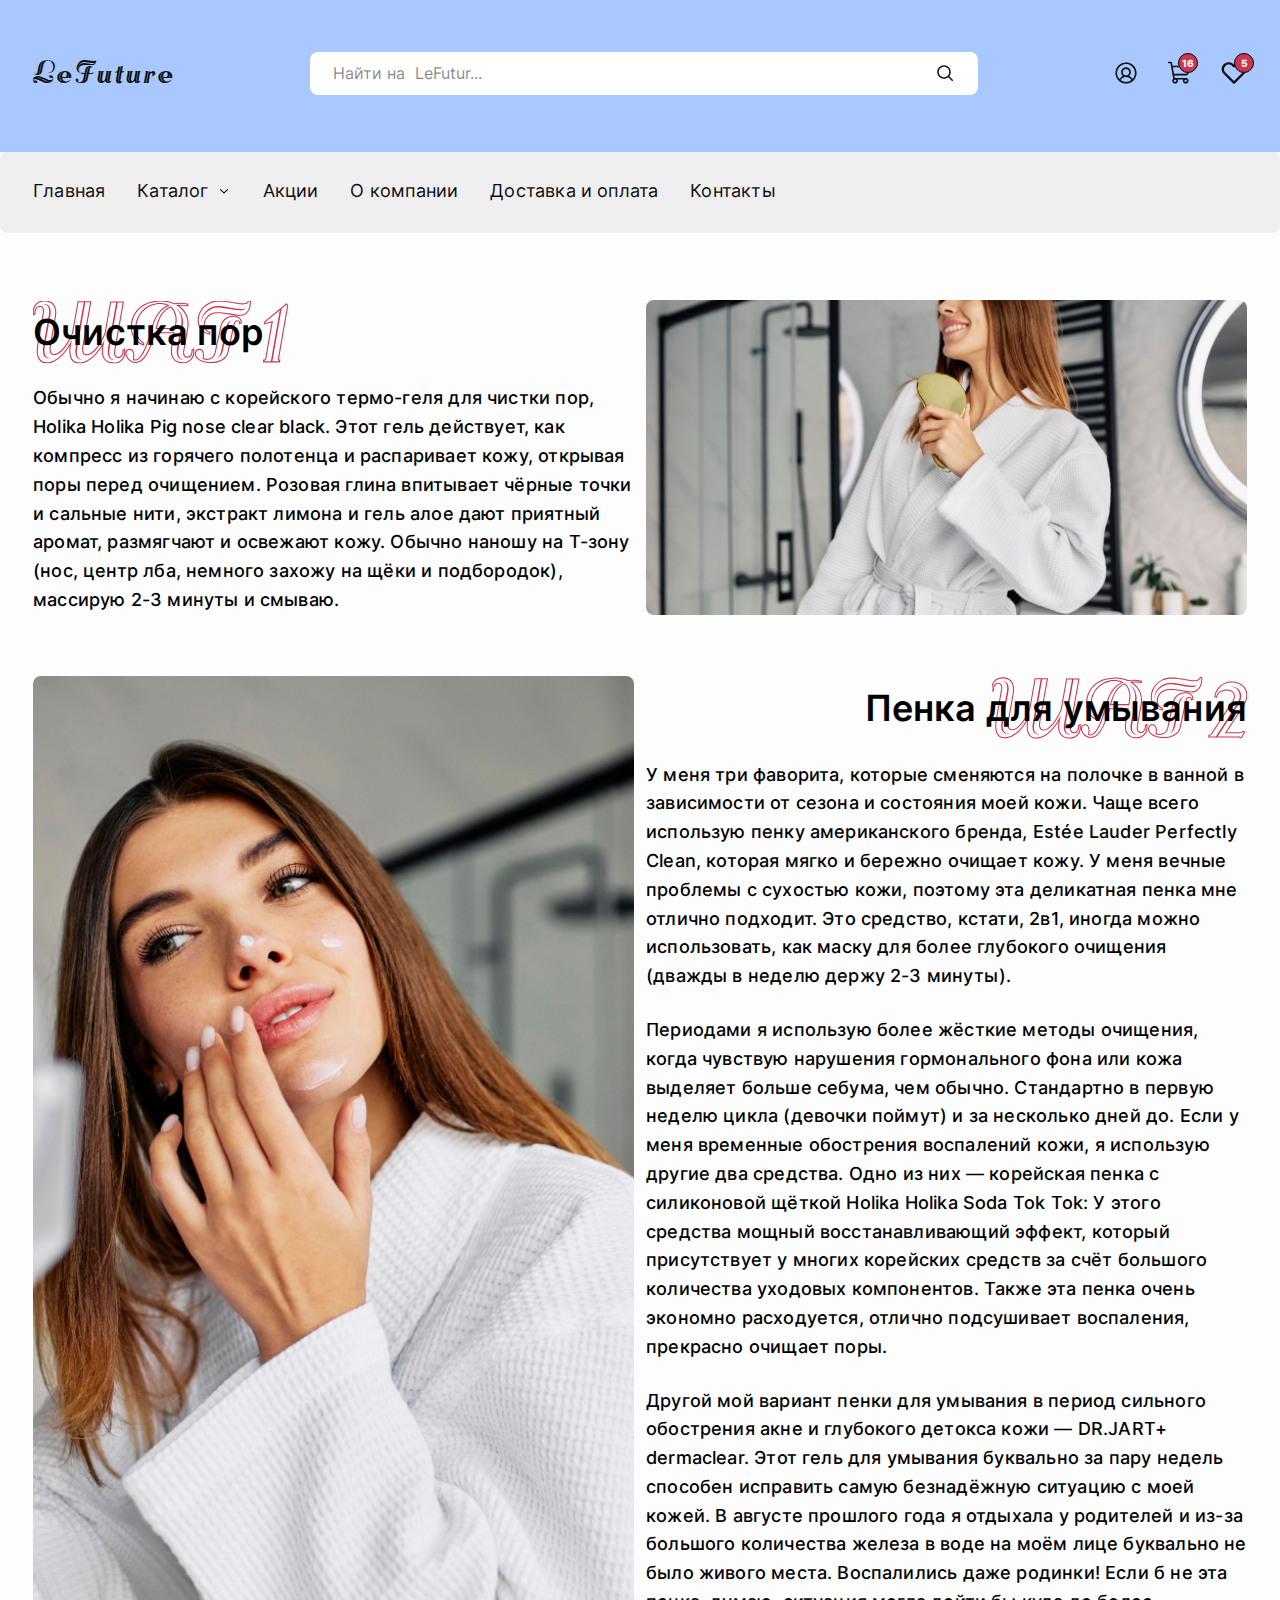
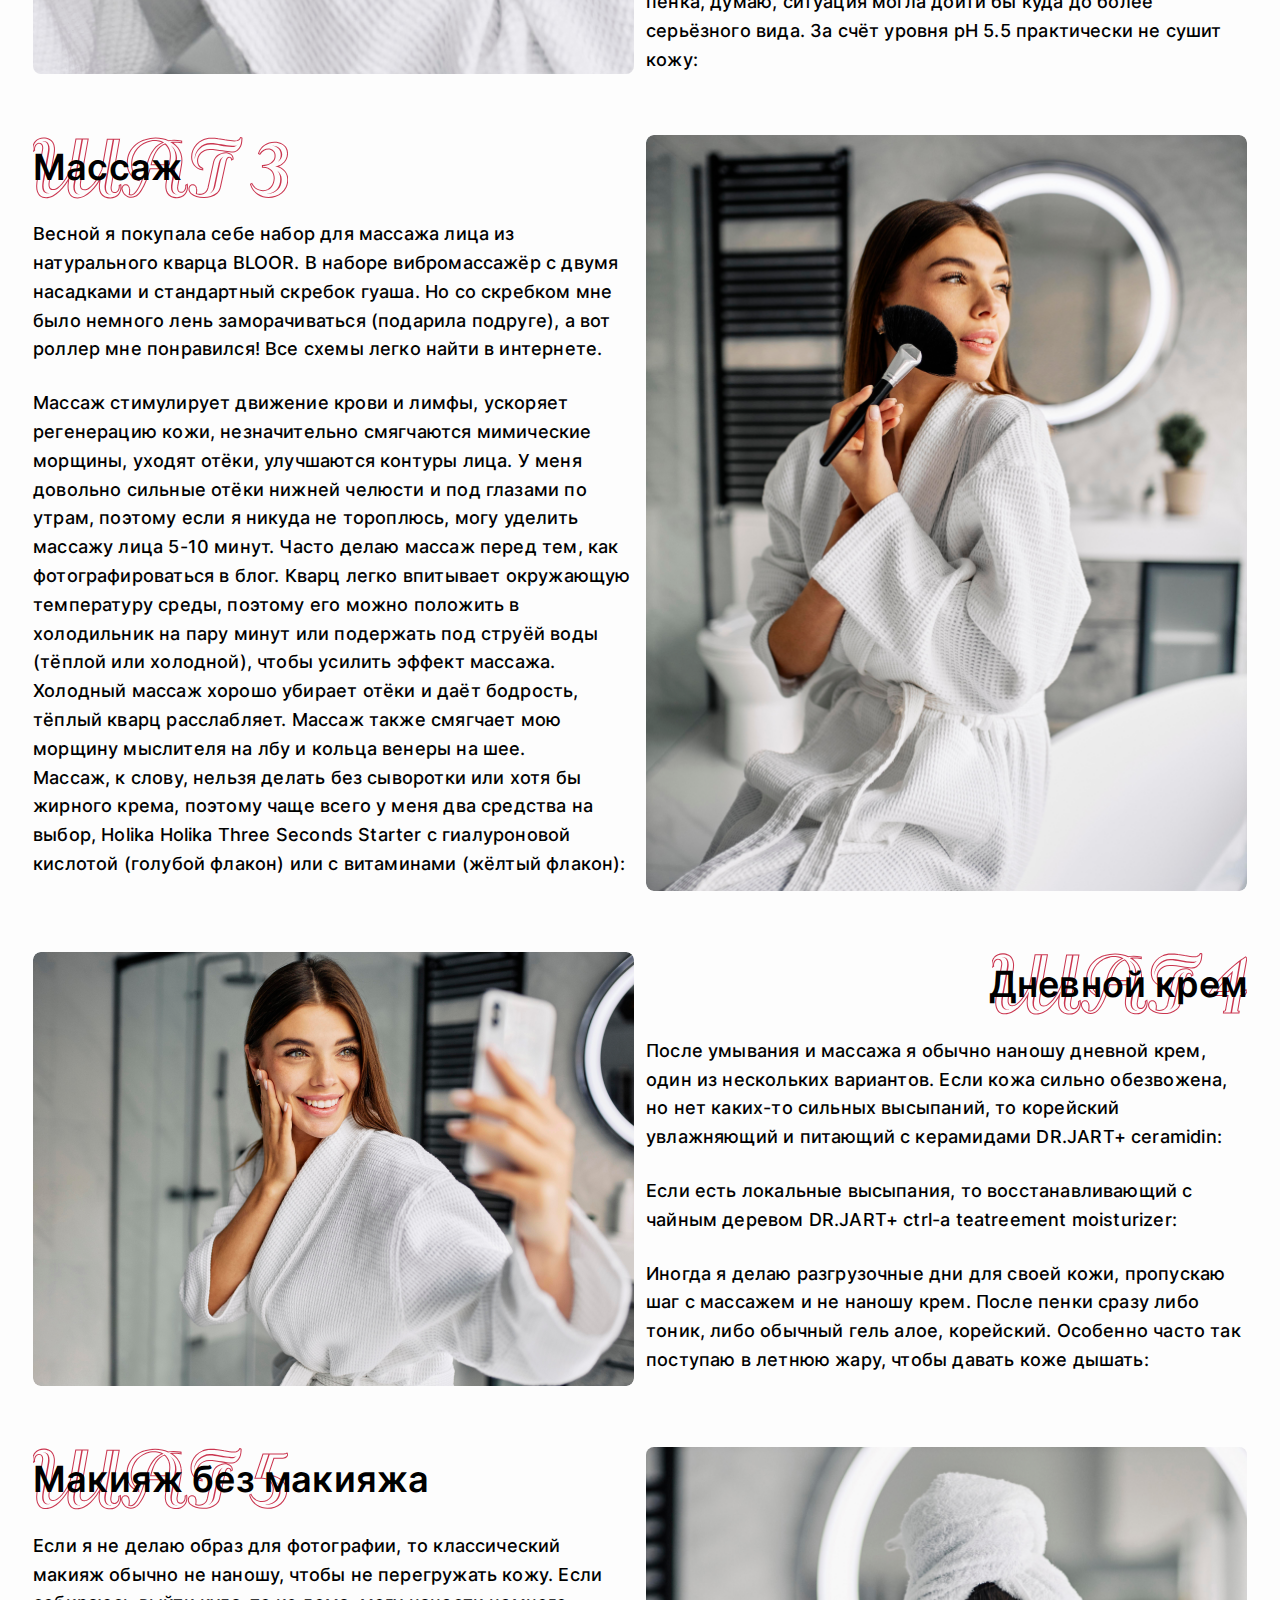
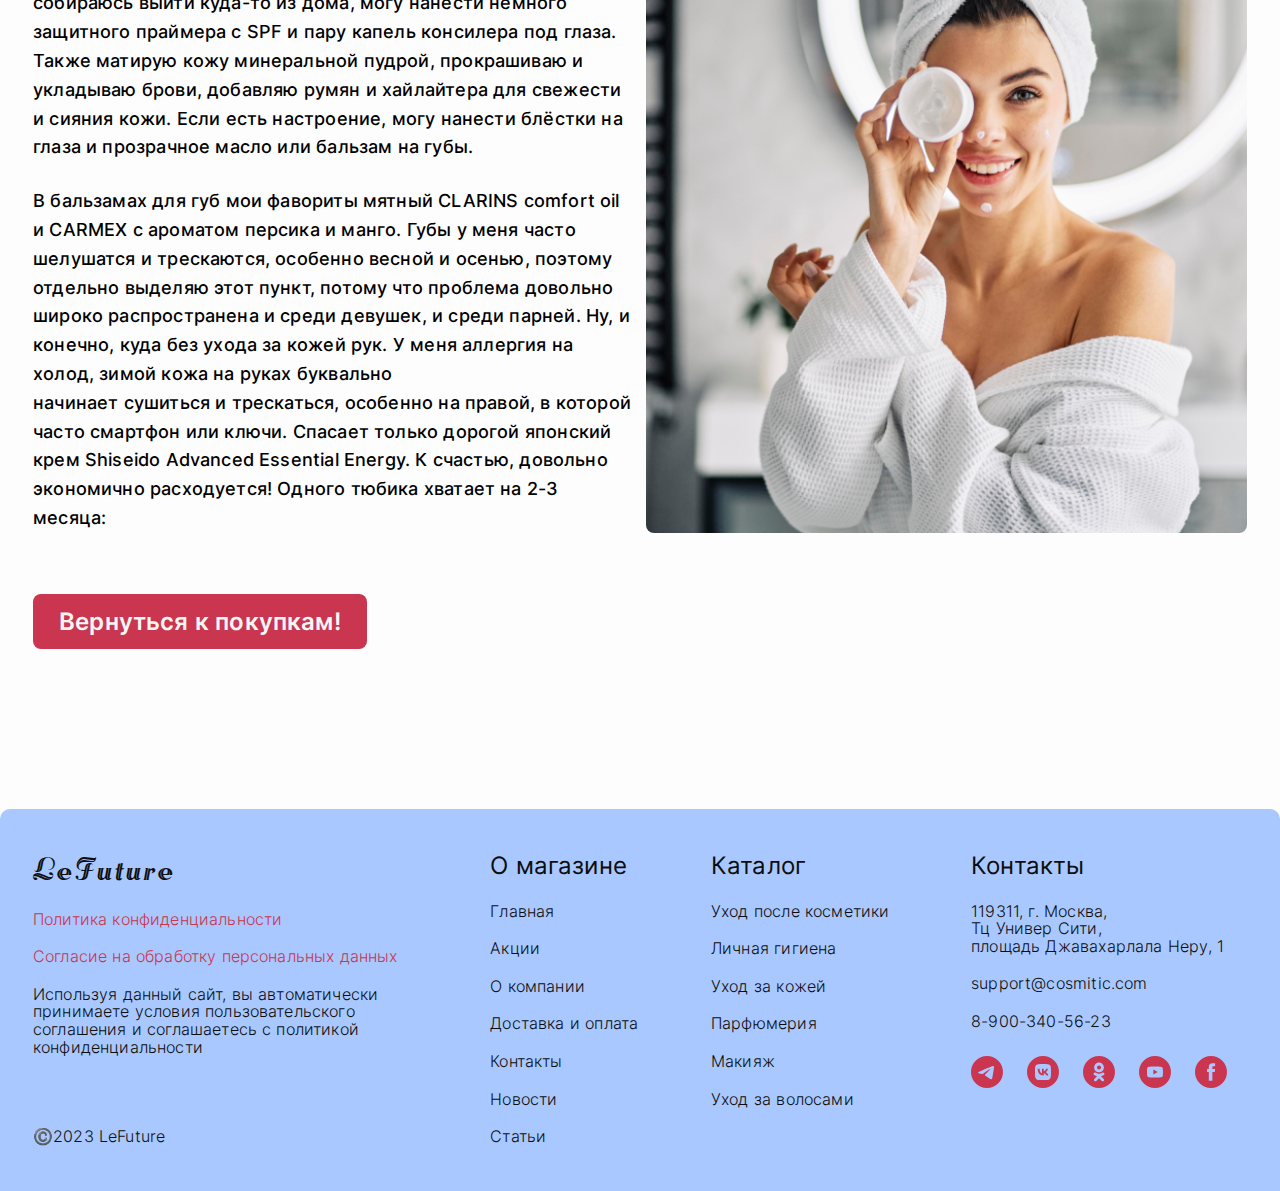
==== commit 33938451: "fix" ====
--- a/pages/aftercare.html
+++ b/pages/aftercare.html
@@ -9,7 +9,7 @@
   <link rel="stylesheet" href="../styles/css/icons.css">
   <link rel="stylesheet" href="../styles/css/normalize.css">
   <link rel="stylesheet" href="../styles/css/style.css?v=0.0001">
-  <title>LeFuture</title>
+  <title>Уход после косметики</title>
 </head>
 
 <body>
@@ -164,13 +164,13 @@
         <div class="content__wrapper">
           <div class="container">
             <div class="content__inner">
-              <div class="content__icon content__icon--stepOne">
+              <!-- <div class="content__icon content__icon--stepOne">
                 <svg xmlns="http://www.w3.org/2000/svg" viewBox="0 0 551 398" fill="none">
                   <path
                     d="M549.212 381.446C550.233 380.517 550.308 378.936 549.38 377.914L534.243 361.267C533.315 360.245 531.733 360.17 530.712 361.099C529.69 362.028 529.615 363.609 530.544 364.63L543.998 379.428L529.2 392.883C528.179 393.812 528.104 395.393 529.032 396.414C529.961 397.436 531.542 397.511 532.564 396.582L549.212 381.446ZM0.925719 16.8839C103.773 5.41291 246.284 -1.37483 339.957 15.3752C363.357 19.5594 383.588 25.1929 399.348 32.5235C415.141 39.8697 426.165 48.7898 431.581 59.3841C436.93 69.8491 437.031 82.3977 430.024 97.6177C422.98 112.918 408.807 130.76 385.878 151.432L389.226 155.145C412.383 134.268 427.115 115.891 434.565 99.7087C442.053 83.4458 442.238 69.2476 436.033 57.1083C429.894 45.0983 417.724 35.5566 401.457 27.99C385.156 20.4078 364.46 14.6774 340.837 10.4532C246.416 -6.43057 103.303 0.434329 0.371486 11.9147L0.925719 16.8839ZM385.878 151.432C339.652 193.106 317.928 228.145 313.999 257.561C310.032 287.254 324.252 310.576 348.111 328.446C371.893 346.257 405.488 358.872 441.125 367.427C476.806 375.993 514.752 380.54 547.411 382.093L547.649 377.099C515.239 375.558 477.611 371.044 442.292 362.565C406.928 354.075 374.097 341.661 351.108 324.444C328.197 307.284 315.301 285.576 318.955 258.223C322.646 230.593 343.279 196.568 389.226 155.145L385.878 151.432Z"
                     fill="#CA354F" fill-opacity="0.5" />
                 </svg>
-              </div>
+              </div> -->
               <div class="content__item">
                 <h2 class="content__title title">
                   Очистка пор
@@ -188,13 +188,13 @@
               <img class="content__img" src="../assets/images/content/1.png" alt="">
             </div>
             <div class="content__inner content__inner--alt">
-              <div class="content__icon content__icon--stepTwo">
+              <!-- <div class="content__icon content__icon--stepTwo">
                 <svg xmlns="http://www.w3.org/2000/svg" viewBox="0 0 1105 1060" fill="none">
                   <path
                     d="M0.509048 1054.79C0.391688 1056.16 1.41179 1057.37 2.7875 1057.49L25.2061 1059.4C26.5818 1059.52 27.7922 1058.5 27.9095 1057.12C28.0269 1055.75 27.0068 1054.54 25.6311 1054.42L5.70345 1052.72L7.40344 1032.79C7.5208 1031.42 6.5007 1030.21 5.12498 1030.09C3.74927 1029.97 2.53889 1030.99 2.42153 1032.37L0.509048 1054.79ZM967.631 1.79802C1021.09 160.519 1083.4 402.215 1096.63 611.483C1103.25 716.14 1097.57 812.453 1072.54 886.171C1047.53 959.808 1003.35 1010.59 932.997 1025.05L934.003 1029.95C1006.65 1015.01 1051.9 962.488 1077.27 887.779C1102.62 813.151 1108.25 716.077 1101.62 611.167C1088.35 401.301 1025.91 159.147 972.369 0.201976L967.631 1.79802ZM932.997 1025.05C747.036 1063.28 602.901 1051.75 509.133 1029.02L507.954 1033.88C602.467 1056.79 747.349 1068.32 934.003 1029.95L932.997 1025.05ZM287.756 982.978C237.588 983.371 182.062 987.407 131.093 998.057C80.1739 1008.7 33.5387 1025.99 1.38889 1053.09L4.61111 1056.91C35.8344 1030.6 81.5227 1013.52 132.116 1002.95C182.659 992.39 237.834 988.37 287.795 987.977L287.756 982.978ZM509.133 1029.02C490.886 1024.59 472.689 1019.48 454.444 1014.29C436.212 1009.1 417.927 1003.85 399.572 999.162C362.862 989.793 325.729 982.679 287.756 982.978L287.795 987.977C325.139 987.684 361.791 994.68 398.336 1004.01C416.609 1008.67 434.819 1013.91 453.076 1019.1C471.319 1024.28 489.602 1029.43 507.954 1033.88L509.133 1029.02Z"
                     fill="#CA354F" fill-opacity="0.5" />
                 </svg>
-              </div>
+              </div> -->
               <div class="content__item">
                 <h2 class="content__title title">
                   Пенка для умывания
@@ -228,13 +228,13 @@
               <img class="content__img" src="../assets/images/content/2.png" alt="">
             </div>
             <div class="content__inner">
-              <div class="content__icon content__icon--stepThree">
+              <!-- <div class="content__icon content__icon--stepThree">
                 <svg xmlns="http://www.w3.org/2000/svg" viewBox="0 0 954 918" fill="none">
                   <path
                     d="M953.239 825.296C954.231 824.335 954.256 822.753 953.296 821.761L937.642 805.598C936.682 804.607 935.099 804.581 934.107 805.542C933.116 806.502 933.09 808.085 934.051 809.077L947.965 823.443L933.598 837.358C932.607 838.318 932.581 839.901 933.542 840.893C934.502 841.884 936.085 841.91 937.077 840.949L953.239 825.296ZM4.00356 0.364213C-6.41976 191.987 5.58874 465.799 75.6802 664.158C110.717 763.313 160.414 844.037 229.494 885.987C298.773 928.057 386.977 930.806 498.118 875.236L495.882 870.764C385.822 925.794 299.51 922.655 232.09 881.713C164.471 840.651 115.287 761.237 80.3945 662.492C10.6277 465.051 -1.41382 192.013 8.99618 0.635787L4.00356 0.364213ZM498.118 875.236C636.364 806.113 722.035 768.343 775.731 750.569C802.594 741.677 821.275 737.852 834.445 737.537C847.554 737.224 854.893 740.388 859.514 745.174C864.267 750.096 866.558 757.115 868.682 765.549C870.758 773.791 872.656 783.324 876.894 792.166C881.193 801.138 887.917 809.485 899.659 815.639C911.33 821.756 927.796 825.621 951.46 826L951.54 821C928.329 820.629 912.717 816.838 901.98 811.211C891.314 805.62 885.299 798.136 881.403 790.006C877.445 781.747 875.692 772.908 873.531 764.328C871.418 755.939 868.89 747.685 863.111 741.701C857.201 735.581 848.298 732.205 834.326 732.539C820.416 732.871 801.179 736.878 774.16 745.822C720.09 763.72 634.136 801.637 495.882 870.764L498.118 875.236Z"
                     fill="#CA354F" fill-opacity="0.5" />
                 </svg>
-              </div>
+              </div> -->
               <div class="content__item">
                 <h2 class="content__title title">
                   Массаж
@@ -263,13 +263,13 @@
               <img class="content__img" src="../assets/images/content/3.png" alt="">
             </div>
             <div class="content__inner content__inner--alt">
-              <div class="content__icon content__icon--stepFour">
+              <!-- <div class="content__icon content__icon--stepFour">
                 <svg xmlns="http://www.w3.org/2000/svg" viewBox="0 0 1018 517" fill="none">
                   <path
                     d="M314 490L314.826 487.64L314.79 487.628L314.753 487.616L314 490ZM0.0216501 509.172C-0.159666 510.54 0.802944 511.797 2.1717 511.978L24.4768 514.933C25.8456 515.114 27.1022 514.152 27.2835 512.783C27.4648 511.414 26.5022 510.158 25.1335 509.976L5.30665 507.35L7.93306 487.523C8.11437 486.154 7.15176 484.898 5.78301 484.716C4.41425 484.535 3.15767 485.498 2.97636 486.867L0.0216501 509.172ZM809.961 4.47028C878.352 57.885 963.503 143.9 997.354 228.454C1014.26 270.675 1018.25 312.21 1001.38 349.114C984.504 386.021 946.504 418.872 878.163 443.144L879.837 447.856C948.896 423.328 988.284 389.779 1005.92 351.193C1023.57 312.602 1019.19 269.55 1002 226.596C967.647 140.8 881.648 54.115 813.039 0.529721L809.961 4.47028ZM878.163 443.144C603.833 540.577 388.057 513.263 314.826 487.64L313.174 492.36C387.61 518.404 604.567 545.623 879.837 447.856L878.163 443.144ZM314.753 487.616C280.805 476.887 224.487 465.012 165.672 464.2C106.921 463.389 45.2397 473.61 0.979686 507.515L4.02031 511.485C46.9603 478.59 107.279 468.394 165.603 469.2C223.863 470.004 279.695 481.78 313.247 492.384L314.753 487.616Z"
                     fill="#CA354F" fill-opacity="0.5" />
                 </svg>
-              </div>
+              </div> -->
               <div class="content__item">
                 <h2 class="content__title title">
                   Дневной крем
--- a/styles/css/style.css
+++ b/styles/css/style.css
@@ -1 +1 @@
-@font-face{font-family:"Inter";font-weight:300;font-style:normal;src:url("../../assets/fonts/Inter-Light.woff") format("woff"),url("../../assets/fonts/Inter-Light.woff2") format("woff2");font-display:swap}@font-face{font-family:"Inter";font-weight:400;font-style:normal;src:url("../../assets/fonts/Inter-Regular.woff") format("woff"),url("../../assets/fonts/Inter-Regular.woff2") format("woff2");font-display:swap}@font-face{font-family:"Inter";font-weight:500;font-style:normal;src:url("../../assets/fonts/Inter-Medium.woff") format("woff"),url("../../assets/fonts/Inter-Medium.woff2") format("woff2");font-display:swap}@font-face{font-family:"Inter";font-weight:600;font-style:normal;src:url("../../assets/fonts/Inter-SemiBold.woff") format("woff"),url("../../assets/fonts/Inter-SemiBold.woff2") format("woff2");font-display:swap}@font-face{font-family:"Inter";font-weight:800;font-style:normal;src:url("../../assets/fonts/Inter-ExtraBold.woff") format("woff"),url("../../assets/fonts/Inter-ExtraBold.woff2") format("woff2");font-display:swap}@font-face{font-family:"Rhythm and Jazz Decor";font-weight:400;font-style:normal;src:url("../../assets/fonts/Rhythm-and-Jazz-Decor.woff") format("woff"),url("../../assets/fonts/Rhythm-and-Jazz-Decor.woff2") format("woff2");font-display:swap}*,*::after,*::before{box-sizing:border-box;margin:0;padding:0;border:0;-webkit-tap-highlight-color:rgba(0,0,0,0)}ul{list-style:none}img{width:100%;display:block}input{outline:none}input,button{font:inherit}fieldset{padding:0}a{text-decoration:none}html,body{height:100%}body{background-color:#fdfdfd;font-family:"Inter";font-weight:400;font-size:16px;color:#000;line-height:160%;letter-spacing:.18px}@media(min-width: 992px){body{font-size:calc(0.0069444444*100vw + 9.1111111111px)}}@media(min-width: 1280px){body{font-size:18px}}body.no-scroll{overflow-y:hidden}.wrapper{min-width:320px;min-height:100%;display:flex;flex-direction:column}.main{flex-grow:1}.container{width:962px;width:100%;max-width:1244px;margin:0 auto;padding-left:15px;padding-right:15px}@media(min-width: 992px){.container{width:calc(0.9791666667*100vw + -9.3333333333px)}}@media(min-width: 1280px){.container{width:1244px}}@media screen and (max-width: 992px){.container{max-width:720px}}@media screen and (max-width: 768px){.container{max-width:540px}}@media screen and (max-width: 576px){.container{max-width:none}}.title{font-size:24px;color:#000;font-weight:600;line-height:1.8}@media(min-width: 992px){.title{font-size:calc(0.0416666667*100vw + -17.3333333333px)}}@media(min-width: 1280px){.title{font-size:36px}}.title--alt{font-weight:500}.title--line{position:relative;width:-moz-fit-content;width:fit-content}.title--line::after{content:"";position:absolute;bottom:6px;left:-2px;width:101%;height:15px;background-color:#a8c8ff;z-index:-1}@media(min-width: 992px){.title--line::after{bottom:calc(0.0104166667*100vw + -4.3333333333px)}}@media(min-width: 1280px){.title--line::after{bottom:9px}}@media(min-width: 992px){.title--line::after{height:calc(0.0277777778*100vw + -12.5555555556px)}}@media(min-width: 1280px){.title--line::after{height:23px}}[class$=__icon]{display:flex;align-items:center;justify-content:center}@media(max-width: 992px){.container{width:100%}}.header__top{padding-top:30px;padding-bottom:35px;background-color:#f5f5f5;box-shadow:0px 0px 10.6px 0px rgba(0,0,0,.07)}@media(min-width: 992px){.header__top{padding-top:calc(0.0763888889*100vw + -45.7777777778px)}}@media(min-width: 1280px){.header__top{padding-top:52px}}@media(min-width: 992px){.header__top{padding-bottom:calc(0.0763888889*100vw + -40.7777777778px)}}@media(min-width: 1280px){.header__top{padding-bottom:57px}}.header__top-inner{display:flex;align-items:center;justify-content:space-between;gap:15px}.header__bottom{padding-top:15px;padding-bottom:15px;border-radius:8px;background:#efefef}@media(min-width: 992px){.header__bottom{padding-top:calc(0.0347222222*100vw + -19.4444444444px)}}@media(min-width: 1280px){.header__bottom{padding-top:25px}}@media(min-width: 992px){.header__bottom{padding-bottom:calc(0.0347222222*100vw + -19.4444444444px)}}@media(min-width: 1280px){.header__bottom{padding-bottom:25px}}.header__bottom-inner{display:flex;align-items:center;justify-content:space-between}@media(max-width: 576px){.header__top{padding:20px 0}.header__top-inner{display:grid;grid-template-columns:1fr 1fr 18px}.header__top .search{grid-area:2/1/3/4}.header__top .icons{margin-left:auto;margin-right:5px}.header__bottom{padding:0}}.menu__list{display:flex;align-items:center;gap:20px}@media(min-width: 992px){.menu__list{gap:calc(0.0416666667*100vw + -21.3333333333px)}}@media(min-width: 1280px){.menu__list{gap:32px}}.menu__item.accordion--active .menu__link{color:#ca354f}.menu__item.accordion--active .menu__link::after{width:100%}.menu__item.accordion--active .menu__icon svg{transform:rotateX(-180deg)}.menu__item.accordion--active .menu__icon svg path{fill:#ca354f}.menu__link{position:relative;display:flex;align-items:center;gap:4px;color:#0d0d0d;border-bottom:2px solid rgba(0,0,0,0);transition:color .23s ease-in-out}@media(min-width: 992px){.menu__link{gap:calc(0.0138888889*100vw + -9.7777777778px)}}@media(min-width: 1280px){.menu__link{gap:8px}}.menu__link::after{content:"";position:absolute;bottom:0;left:50%;transform:translateX(-50%);background-color:#ca354f;width:0;height:2px;border-radius:25px;transition:width .23s ease-in-out}.menu__link:hover{color:#ca354f}.menu__link:hover::after{width:100%}.menu__link:hover .menu__icon svg path{fill:#ca354f}.menu__icon svg{transition:transform .23s ease-in-out}.menu__icon svg path{transition:fill .23s ease-in-out}.menu__dropdown{background-color:#efefef;border-radius:25px;padding:10px}.menu__dropdown-item{white-space:nowrap}.menu__dropdown-link{color:#0d0d0d;border-bottom:2px solid rgba(0,0,0,0);transition:color .23s ease-in-out}.menu__dropdown-link:hover{color:#ca354f}@media(max-width: 992px){.menu{position:absolute;top:0px;left:0;width:50%;height:100vh;transform:translateX(-200%);flex-direction:column;padding:20px 20px 20px 20px;background-color:#efefef;opacity:0;visibility:hidden;z-index:-1;flex-shrink:unset;transition:transform .23s ease-in-out,opacity .23s ease-in-out,visibility .23s ease-in-out,z-index .23s ease-in-out;overflow-y:auto}.menu__list{flex-direction:column}.menu--active{opacity:1;visibility:visible;z-index:3;transform:translateX(0%);transition:transform .23s ease-in-out,opacity .23s ease-in-out,visibility .23s ease-in-out,z-index .23s ease-in-out;justify-content:unset}.menu__item{width:100%}.menu__item.accordion--active .menu__link{color:#ca354f}.menu__item.accordion--active .menu__icon svg path{fill:#0d0d0d}.menu__item.accordion .accordion__content{position:static}.menu__link{width:100%}.menu__link::after{content:none}.menu__link:hover{color:#0d0d0d}.menu__link:hover .menu__icon svg path{fill:#0d0d0d}.menu__dropdown{padding:0}}@media(max-width: 576px){.menu{width:100%}}.burger{display:none}@media(max-width: 992px){.burger{min-width:18px;min-height:18px;display:flex;align-items:center;position:relative;background:rgba(0,0,0,0);z-index:5;border-radius:50%;cursor:pointer}.burger__line{display:block;width:18px;height:2px;border-radius:3px;background:#344054;transition:all .35s ease-in-out}.burger__line::before,.burger__line::after{content:"";width:18px;height:2px;position:absolute;left:0;background:#344054;border-radius:3px;transition:all .35s ease-in-out}.burger__line::before{transform:translateY(-6px)}.burger__line::after{transform:translateY(6px)}.burger--active .burger__line{width:0;background:rgba(0,0,0,0)}.burger--active .burger__line::before{transform:rotate(45deg)}.burger--active .burger__line::after{transform:rotate(-45deg)}}.logo{width:-moz-fit-content;width:fit-content;color:#0d0d0d;font-family:"Rhythm and Jazz Decor";font-size:32px;font-size:28px;font-weight:400;line-height:1;letter-spacing:3.2px}@media(min-width: 992px){.logo{font-size:calc(0.0138888889*100vw + 14.2222222222px)}}@media(min-width: 1280px){.logo{font-size:32px}}.search{width:100%;max-width:668px}.search__label{display:flex;padding:7px 23px;border-radius:8px;background-color:#fff}.search__input{width:100%}.search__input::-webkit-input-placeholder{color:rgba(13,13,13,.5);font-variant-numeric:lining-nums proportional-nums;font-size:16px;font-size:14px;line-height:175%}@media(min-width: 992px){.search__input::-webkit-input-placeholder{font-size:calc(0.0069444444*100vw + 7.1111111111px)}}@media(min-width: 1280px){.search__input::-webkit-input-placeholder{font-size:16px}}.search__input::-moz-placeholder{color:rgba(13,13,13,.5);font-variant-numeric:lining-nums proportional-nums;font-size:16px;font-size:14px;line-height:175%}@media(min-width: 992px){.search__input::-moz-placeholder{font-size:calc(0.0069444444*100vw + 7.1111111111px)}}@media(min-width: 1280px){.search__input::-moz-placeholder{font-size:16px}}.search__input:-ms-input-placeholder{color:rgba(13,13,13,.5);font-variant-numeric:lining-nums proportional-nums;font-size:16px;font-size:14px;line-height:175%}@media(min-width: 992px){.search__input:-ms-input-placeholder{font-size:calc(0.0069444444*100vw + 7.1111111111px)}}@media(min-width: 1280px){.search__input:-ms-input-placeholder{font-size:16px}}.search__input::-ms-input-placeholder{color:rgba(13,13,13,.5);font-variant-numeric:lining-nums proportional-nums;font-size:16px;font-size:14px;line-height:175%}@media(min-width: 992px){.search__input::-ms-input-placeholder{font-size:calc(0.0069444444*100vw + 7.1111111111px)}}@media(min-width: 1280px){.search__input::-ms-input-placeholder{font-size:16px}}.search__input::-moz-placeholder{color:rgba(13,13,13,.5);font-variant-numeric:lining-nums proportional-nums;font-size:16px;font-size:14px;line-height:175%}.search__input::placeholder{color:rgba(13,13,13,.5);font-variant-numeric:lining-nums proportional-nums;font-size:16px;font-size:14px;line-height:175%}@media(min-width: 992px){.search__input::-moz-placeholder{font-size:calc(0.0069444444*100vw + 7.1111111111px)}.search__input::placeholder{font-size:calc(0.0069444444*100vw + 7.1111111111px)}}@media(min-width: 1280px){.search__input::-moz-placeholder{font-size:16px}.search__input::placeholder{font-size:16px}}.icons{display:flex;align-items:center;gap:10px}@media(min-width: 992px){.icons{gap:calc(0.0625*100vw + -52px)}}@media(min-width: 1280px){.icons{gap:28px}}.icons__box{position:relative}.icons__num{position:absolute;display:flex;align-items:center;justify-content:center;top:-2px;right:-1px;color:#f5f5f5;font-variant-numeric:lining-nums proportional-nums;font-size:10px;font-weight:700;line-height:1;z-index:1}.icons__num::after{content:"";position:absolute;top:50%;left:50%;transform:translate(-50%, -50%);width:20px;height:20px;background-color:#ca354f;border:1px solid #000;border-radius:50%;z-index:-1}.icons__icon svg{width:26px;height:26px}.accordion{position:relative}.accordion__content{position:absolute;left:0px;top:100%;width:-moz-fit-content;width:fit-content;max-height:0;z-index:5;overflow:hidden;max-height:0;transition:max-height .23s ease-in-out}.socials{display:flex;align-items:center;gap:15px}@media(min-width: 992px){.socials{gap:calc(0.03125*100vw + -16px)}}@media(min-width: 1280px){.socials{gap:24px}}.top__wrapper{position:relative;background-color:#a8c8ff;overflow-x:hidden}.top__bg{position:absolute;top:0;left:0;-o-object-fit:cover;object-fit:cover;height:100%;pointer-events:none}.top__inner{display:grid;grid-template-columns:repeat(2, 1fr);gap:6px}.top__item{padding-top:35px;width:400px}@media(min-width: 992px){.top__item{padding-top:calc(0.1111111111*100vw + -75.2222222222px)}}@media(min-width: 1280px){.top__item{padding-top:67px}}@media(min-width: 992px){.top__item{width:calc(1.0694444444*100vw + -660.8888888889px)}}@media(min-width: 1280px){.top__item{width:708px}}.top__item-title{color:#0d0d0d;font-variant-numeric:lining-nums proportional-nums;font-size:30px;font-weight:800;line-height:1.3;letter-spacing:.51px;margin-bottom:10px;text-wrap:balance}@media(min-width: 992px){.top__item-title{font-size:calc(0.0729166667*100vw + -42.3333333333px)}}@media(min-width: 1280px){.top__item-title{font-size:51px}}@media(min-width: 992px){.top__item-title{margin-bottom:calc(0.0590277778*100vw + -48.5555555556px)}}@media(min-width: 1280px){.top__item-title{margin-bottom:27px}}.top__item-title span{color:#ca354f}.top__item-text{color:#0d0d0d;font-size:14px;line-height:2.1;margin-bottom:25px;text-wrap:balance}@media(min-width: 992px){.top__item-text{font-size:calc(0.0069444444*100vw + 7.1111111111px)}}@media(min-width: 1280px){.top__item-text{font-size:16px}}@media(min-width: 992px){.top__item-text{margin-bottom:calc(0.1458333333*100vw + -119.6666666667px)}}@media(min-width: 1280px){.top__item-text{margin-bottom:67px}}.top__img{width:450px;height:350px;-o-object-fit:cover;object-fit:cover}@media(min-width: 992px){.top__img{width:calc(0.53125*100vw + -77px)}}@media(min-width: 1280px){.top__img{width:603px}}@media(min-width: 992px){.top__img{height:calc(0.5868055556*100vw + -232.1111111111px)}}@media(min-width: 1280px){.top__img{height:519px}}@media(max-width: 992px){.top__inner{padding:30px 0;grid-template-columns:1fr}.top__item{position:relative;z-index:1;padding-top:0;width:unset}.top__img{position:absolute;left:0;top:0;z-index:0;height:100%;width:100%;opacity:.5}}@media(max-width: 576px){.top__item-title{font-size:24px}.top__item-text{font-size:14px;line-height:1.8}}.link{display:block;width:-moz-fit-content;width:fit-content;padding-top:10px;padding-bottom:10px;padding-left:15px;padding-right:15px;font-size:16px;color:#f5f5f5;font-weight:600;line-height:normal;border-radius:8px;background-color:#ca354f;border:1px solid rgba(0,0,0,0);transition:color .23s ease-in-out,background-color .23s ease-in-out,border-color .23s ease-in-out}@media(min-width: 992px){.link{padding-top:calc(0.0069444444*100vw + 3.1111111111px)}}@media(min-width: 1280px){.link{padding-top:12px}}@media(min-width: 992px){.link{padding-bottom:calc(0.0069444444*100vw + 3.1111111111px)}}@media(min-width: 1280px){.link{padding-bottom:12px}}@media(min-width: 992px){.link{padding-left:calc(0.0347222222*100vw + -19.4444444444px)}}@media(min-width: 1280px){.link{padding-left:25px}}@media(min-width: 992px){.link{padding-right:calc(0.0347222222*100vw + -19.4444444444px)}}@media(min-width: 1280px){.link{padding-right:25px}}@media(min-width: 992px){.link{font-size:calc(0.0277777778*100vw + -11.5555555556px)}}@media(min-width: 1280px){.link{font-size:24px}}.link:hover{color:#ca354f;background-color:#f5f5f5;border-color:#ca354f}.categories__wrapper{margin-top:30px;margin-bottom:60px}@media(min-width: 992px){.categories__wrapper{margin-top:calc(0.1284722222*100vw + -97.4444444444px)}}@media(min-width: 1280px){.categories__wrapper{margin-top:67px}}@media(min-width: 992px){.categories__wrapper{margin-bottom:calc(0.3472222222*100vw + -284.4444444444px)}}@media(min-width: 1280px){.categories__wrapper{margin-bottom:160px}}.categories__title{margin-bottom:20px}@media(min-width: 992px){.categories__title{margin-bottom:calc(0.0243055556*100vw + -4.1111111111px)}}@media(min-width: 1280px){.categories__title{margin-bottom:27px}}.categories__inner{display:grid;grid-template-columns:repeat(3, 1fr);gap:10px}.categories__item{display:grid;grid-template-rows:auto;border-radius:8px;background-color:#a8c8ff;overflow:hidden}.categories__item-title{padding-top:8px;padding-bottom:8px;font-size:18px;text-align:center;font-weight:500;line-height:1;background:rgba(230,236,246,.8);-webkit-backdrop-filter:blur(7.5px);backdrop-filter:blur(7.5px)}@media(min-width: 992px){.categories__item-title{padding-top:calc(0.0173611111*100vw + -9.2222222222px)}}@media(min-width: 1280px){.categories__item-title{padding-top:13px}}@media(min-width: 992px){.categories__item-title{padding-bottom:calc(0.0173611111*100vw + -9.2222222222px)}}@media(min-width: 1280px){.categories__item-title{padding-bottom:13px}}@media(min-width: 992px){.categories__item-title{font-size:calc(0.0138888889*100vw + 4.2222222222px)}}@media(min-width: 1280px){.categories__item-title{font-size:22px}}.categories__item-img{-o-object-fit:cover;object-fit:cover;height:240px}@media(min-width: 992px){.categories__item-img{height:calc(0.2361111111*100vw + 5.7777777778px)}}@media(min-width: 1280px){.categories__item-img{height:308px}}.categories__item .link{padding-top:5px;padding-bottom:5px;text-align:center;width:100%;border-radius:0px 0px 8px 8px;background:rgba(202,53,79,.8);-webkit-backdrop-filter:blur(7.5px);backdrop-filter:blur(7.5px);font-size:16px;font-weight:600;border-top:unset}@media(min-width: 992px){.categories__item .link{padding-top:calc(0.0104166667*100vw + -5.3333333333px)}}@media(min-width: 1280px){.categories__item .link{padding-top:8px}}@media(min-width: 992px){.categories__item .link{padding-bottom:calc(0.0104166667*100vw + -5.3333333333px)}}@media(min-width: 1280px){.categories__item .link{padding-bottom:8px}}@media(min-width: 992px){.categories__item .link{font-size:calc(0.0138888889*100vw + 2.2222222222px)}}@media(min-width: 1280px){.categories__item .link{font-size:20px}}.categories__item .link:hover{border-color:#a8c8ff}@media(max-width: 768px){.categories__inner{grid-template-columns:repeat(2, 1fr)}}@media(max-width: 576px){.categories__inner{grid-template-columns:1fr}}.delivery__wrapper{margin-top:30px;margin-bottom:30px}@media(min-width: 992px){.delivery__wrapper{margin-top:calc(0.1284722222*100vw + -97.4444444444px)}}@media(min-width: 1280px){.delivery__wrapper{margin-top:67px}}@media(min-width: 992px){.delivery__wrapper{margin-bottom:calc(0.0833333333*100vw + -52.6666666667px)}}@media(min-width: 1280px){.delivery__wrapper{margin-bottom:54px}}.delivery__inner{display:grid;grid-template-columns:1fr .53fr}.delivery__title{margin-bottom:10px}@media(min-width: 992px){.delivery__title{margin-bottom:calc(0.0590277778*100vw + -48.5555555556px)}}@media(min-width: 1280px){.delivery__title{margin-bottom:27px}}.delivery__subtitle{margin-bottom:5px}@media(min-width: 992px){.delivery__subtitle{margin-bottom:calc(0.0173611111*100vw + -12.2222222222px)}}@media(min-width: 1280px){.delivery__subtitle{margin-bottom:10px}}.delivery__text span{position:relative;width:-moz-fit-content;width:fit-content;font-weight:500}.delivery__text span::after{content:"";position:absolute;bottom:-2px;left:-1px;width:101%;height:7px;background-color:#a8c8ff;z-index:-1}@media(min-width: 992px){.delivery__text span::after{height:calc(0.0173611111*100vw + -10.2222222222px)}}@media(min-width: 1280px){.delivery__text span::after{height:12px}}.delivery__text:has(+*){margin-bottom:15px}@media(min-width: 992px){.delivery__text:has(+*){margin-bottom:calc(0.0347222222*100vw + -19.4444444444px)}}@media(min-width: 1280px){.delivery__text:has(+*){margin-bottom:25px}}.delivery__img{-o-object-fit:contain;object-fit:contain;width:300px;height:350px;margin-top:0px}@media(min-width: 992px){.delivery__img{width:calc(0.4166666667*100vw + -113.3333333333px)}}@media(min-width: 1280px){.delivery__img{width:420px}}@media(min-width: 992px){.delivery__img{height:calc(0.5451388889*100vw + -190.7777777778px)}}@media(min-width: 1280px){.delivery__img{height:507px}}@media(min-width: 992px){.delivery__img{margin-top:calc(-0.1041666667*100vw + 103.3333333333px)}}@media(min-width: 1280px){.delivery__img{margin-top:-30px}}@media(max-width: 992px){.delivery__inner{position:relative;grid-template-columns:1fr}.delivery__img{position:absolute;left:50%;top:50%;transform:translate(-50%, -50%);z-index:-1;width:unset;height:100%;opacity:.5}}.content__wrapper{margin-top:30px;margin-bottom:60px;overflow-x:hidden}@media(min-width: 992px){.content__wrapper{margin-top:calc(0.1284722222*100vw + -97.4444444444px)}}@media(min-width: 1280px){.content__wrapper{margin-top:67px}}@media(min-width: 992px){.content__wrapper{margin-bottom:calc(0.3472222222*100vw + -284.4444444444px)}}@media(min-width: 1280px){.content__wrapper{margin-bottom:160px}}.content__inner{position:relative;display:grid;grid-template-columns:1fr 1fr;grid-template-rows:1fr;gap:12px}.content__inner:has(+*){margin-bottom:30px}@media(min-width: 992px){.content__inner:has(+*){margin-bottom:calc(0.1076388889*100vw + -76.7777777778px)}}@media(min-width: 1280px){.content__inner:has(+*){margin-bottom:61px}}.content__inner--alt .content__title{margin-left:auto}.content__inner--alt .content__title-img{left:unset;right:0}.content__inner--alt .content__img{order:-1}.content__icon{position:absolute;pointer-events:none;z-index:-1}.content__icon--stepOne{left:230px;top:25px;width:440px;height:325px}@media(min-width: 992px){.content__icon--stepOne{left:calc(0.0694444444*100vw + 161.1111111111px)}}@media(min-width: 1280px){.content__icon--stepOne{left:250px}}@media(min-width: 992px){.content__icon--stepOne{top:calc(0.0173611111*100vw + 7.7777777778px)}}@media(min-width: 1280px){.content__icon--stepOne{top:30px}}@media(min-width: 992px){.content__icon--stepOne{width:calc(0.375*100vw + 68px)}}@media(min-width: 1280px){.content__icon--stepOne{width:548px}}@media(min-width: 992px){.content__icon--stepOne{height:calc(0.3506944444*100vw + -22.8888888889px)}}@media(min-width: 1280px){.content__icon--stepOne{height:426px}}.content__icon--stepTwo{right:-197px;top:150px;width:880px;height:980px}@media(min-width: 992px){.content__icon--stepTwo{right:calc(0.0694444444*100vw + -265.8888888889px)}}@media(min-width: 1280px){.content__icon--stepTwo{right:-177px}}@media(min-width: 992px){.content__icon--stepTwo{top:calc(-0.4166666667*100vw + 563.3333333333px)}}@media(min-width: 1280px){.content__icon--stepTwo{top:30px}}@media(min-width: 992px){.content__icon--stepTwo{width:calc(0.7951388889*100vw + 91.2222222222px)}}@media(min-width: 1280px){.content__icon--stepTwo{width:1109px}}@media(min-width: 992px){.content__icon--stepTwo{height:calc(0.2743055556*100vw + 707.8888888889px)}}@media(min-width: 1280px){.content__icon--stepTwo{height:1059px}}.content__icon--stepThree{left:-37px;top:165px;width:730px;height:800px}@media(min-width: 992px){.content__icon--stepThree{top:calc(-0.4166666667*100vw + 578.3333333333px)}}@media(min-width: 1280px){.content__icon--stepThree{top:45px}}@media(min-width: 992px){.content__icon--stepThree{width:calc(0.7395833333*100vw + -3.6666666667px)}}@media(min-width: 1280px){.content__icon--stepThree{width:943px}}@media(min-width: 992px){.content__icon--stepThree{height:calc(0.5*100vw + 304px)}}@media(min-width: 1280px){.content__icon--stepThree{height:944px}}.content__icon--stepFour{right:-224px;top:45px;width:880px;height:480px}@media(min-width: 992px){.content__icon--stepFour{right:calc(0.0694444444*100vw + -292.8888888889px)}}@media(min-width: 1280px){.content__icon--stepFour{right:-204px}}@media(min-width: 992px){.content__icon--stepFour{top:calc(-0.0347222222*100vw + 79.4444444444px)}}@media(min-width: 1280px){.content__icon--stepFour{top:35px}}@media(min-width: 992px){.content__icon--stepFour{width:calc(0.4583333333*100vw + 425.3333333333px)}}@media(min-width: 1280px){.content__icon--stepFour{width:1012px}}@media(min-width: 992px){.content__icon--stepFour{height:calc(0.1284722222*100vw + 352.5555555556px)}}@media(min-width: 1280px){.content__icon--stepFour{height:517px}}.content__item{display:flex;flex-direction:column;gap:15px}@media(min-width: 992px){.content__item{gap:calc(0.0173611111*100vw + -2.2222222222px)}}@media(min-width: 1280px){.content__item{gap:20px}}.content__title{position:relative;width:-moz-fit-content;width:fit-content}.content__title-img{position:absolute;width:230px;left:0;top:50%;transform:translateY(-50%);height:45px;z-index:-1}@media(min-width: 992px){.content__title-img{width:calc(0.0868055556*100vw + 143.8888888889px)}}@media(min-width: 1280px){.content__title-img{width:255px}}@media(min-width: 992px){.content__title-img{height:calc(0.0625*100vw + -17px)}}@media(min-width: 1280px){.content__title-img{height:63px}}.content__text{font-weight:500}.content__text:has(+.content__text){margin-bottom:5px}.content__img{border-radius:8px;-o-object-fit:cover;object-fit:cover;height:100%}@media(max-width: 992px){.content__icon{display:none}}@media(max-width: 768px){.content__inner{grid-template-columns:1fr}.content__img{order:-1}}.footer{padding-top:25px;padding-bottom:25px;border-radius:10px 10px 0px 0px;background-color:#a8c8ff}@media(min-width: 992px){.footer{padding-top:calc(0.0694444444*100vw + -43.8888888889px)}}@media(min-width: 1280px){.footer{padding-top:45px}}@media(min-width: 992px){.footer{padding-bottom:calc(0.0694444444*100vw + -43.8888888889px)}}@media(min-width: 1280px){.footer{padding-bottom:45px}}.footer__inner{display:grid;grid-template-columns:1fr .4fr .5fr .7fr;gap:30px}@media(min-width: 992px){.footer__inner{gap:calc(0.1145833333*100vw + -83.6666666667px)}}@media(min-width: 1280px){.footer__inner{gap:63px}}.footer__info{display:flex;flex-direction:column;gap:15px;margin-right:auto}@media(min-width: 992px){.footer__info{gap:calc(0.0173611111*100vw + -2.2222222222px)}}@media(min-width: 1280px){.footer__info{gap:20px}}.footer__info .logo{margin-bottom:5px}.footer__info-link{position:relative;width:-moz-fit-content;width:fit-content;color:#ca354f;font-variant-numeric:lining-nums proportional-nums;font-size:14px;font-weight:300;line-height:1.1;letter-spacing:.16px;transition:color .23s ease-in-out}@media(min-width: 992px){.footer__info-link{font-size:calc(0.0069444444*100vw + 7.1111111111px)}}@media(min-width: 1280px){.footer__info-link{font-size:16px}}.footer__info-link::after{content:"";position:absolute;bottom:0;left:50%;transform:translateX(-50%);background-color:#ca354f;width:0;height:1px;border-radius:25px;transition:width .23s ease-in-out}.footer__info-link:hover{color:#ca354f}.footer__info-link:hover::after{width:100%}.footer__info-text{color:#0d0d0d;font-variant-numeric:lining-nums proportional-nums;font-size:14px;font-weight:300;line-height:1.1;letter-spacing:.16px}@media(min-width: 992px){.footer__info-text{font-size:calc(0.0069444444*100vw + 7.1111111111px)}}@media(min-width: 1280px){.footer__info-text{font-size:16px}}.footer__info-text--mt{margin-top:auto}.footer__item{display:flex;flex-direction:column;gap:15px}@media(min-width: 992px){.footer__item{gap:calc(0.0173611111*100vw + -2.2222222222px)}}@media(min-width: 1280px){.footer__item{gap:20px}}.footer__item-title{margin-bottom:5px;color:#0d0d0d;font-variant-numeric:lining-nums proportional-nums;font-size:20px;line-height:1}@media(min-width: 992px){.footer__item-title{font-size:calc(0.0138888889*100vw + 6.2222222222px)}}@media(min-width: 1280px){.footer__item-title{font-size:24px}}.footer__item-link{position:relative;width:-moz-fit-content;width:fit-content;color:#0d0d0d;font-variant-numeric:lining-nums proportional-nums;font-size:16px;font-size:14px;font-weight:300;line-height:1.1;transition:color .23s ease-in-out}@media(min-width: 992px){.footer__item-link{font-size:calc(0.0069444444*100vw + 7.1111111111px)}}@media(min-width: 1280px){.footer__item-link{font-size:16px}}.footer__item-link--mb{margin-bottom:5px}.footer__item-link::after{content:"";position:absolute;bottom:0;left:50%;transform:translateX(-50%);background-color:#ca354f;width:0;height:1px;border-radius:25px;transition:width .23s ease-in-out}.footer__item-link:hover{color:#ca354f}.footer__item-link:hover::after{width:100%}.footer__item-text{color:#0d0d0d;font-variant-numeric:lining-nums proportional-nums;font-size:14px;font-style:normal;font-weight:300;line-height:1.1}@media(min-width: 992px){.footer__item-text{font-size:calc(0.0069444444*100vw + 7.1111111111px)}}@media(min-width: 1280px){.footer__item-text{font-size:16px}}@media(max-width: 992px){.footer__inner{grid-template-columns:repeat(2, 1fr);grid-auto-flow:dense}.footer__info{grid-area:2/1/3/2}}@media(max-width: 576px){.footer__inner{grid-template-columns:1fr}.footer__info{grid-area:unset;order:1}}/*# sourceMappingURL=style.css.map */+@font-face{font-family:"Inter";font-weight:300;font-style:normal;src:url("../../assets/fonts/Inter-Light.woff") format("woff"),url("../../assets/fonts/Inter-Light.woff2") format("woff2");font-display:swap}@font-face{font-family:"Inter";font-weight:400;font-style:normal;src:url("../../assets/fonts/Inter-Regular.woff") format("woff"),url("../../assets/fonts/Inter-Regular.woff2") format("woff2");font-display:swap}@font-face{font-family:"Inter";font-weight:500;font-style:normal;src:url("../../assets/fonts/Inter-Medium.woff") format("woff"),url("../../assets/fonts/Inter-Medium.woff2") format("woff2");font-display:swap}@font-face{font-family:"Inter";font-weight:600;font-style:normal;src:url("../../assets/fonts/Inter-SemiBold.woff") format("woff"),url("../../assets/fonts/Inter-SemiBold.woff2") format("woff2");font-display:swap}@font-face{font-family:"Inter";font-weight:800;font-style:normal;src:url("../../assets/fonts/Inter-ExtraBold.woff") format("woff"),url("../../assets/fonts/Inter-ExtraBold.woff2") format("woff2");font-display:swap}@font-face{font-family:"Rhythm and Jazz Decor";font-weight:400;font-style:normal;src:url("../../assets/fonts/Rhythm-and-Jazz-Decor.woff") format("woff"),url("../../assets/fonts/Rhythm-and-Jazz-Decor.woff2") format("woff2");font-display:swap}*,*::after,*::before{box-sizing:border-box;margin:0;padding:0;border:0;-webkit-tap-highlight-color:rgba(0,0,0,0)}ul{list-style:none}img{width:100%;display:block}input{outline:none}input,button{font:inherit}fieldset{padding:0}a{text-decoration:none}html,body{height:100%}body{background-color:#fdfdfd;font-family:"Inter";font-weight:400;font-size:16px;color:#000;line-height:160%;letter-spacing:.18px}@media(min-width: 992px){body{font-size:calc(0.0069444444*100vw + 9.1111111111px)}}@media(min-width: 1280px){body{font-size:18px}}body.no-scroll{overflow-y:hidden}.wrapper{min-width:320px;min-height:100%;display:flex;flex-direction:column}.main{flex-grow:1}.container{width:962px;width:100%;max-width:1244px;margin:0 auto;padding-left:15px;padding-right:15px}@media(min-width: 992px){.container{width:calc(0.9791666667*100vw + -9.3333333333px)}}@media(min-width: 1280px){.container{width:1244px}}@media screen and (max-width: 992px){.container{max-width:720px}}@media screen and (max-width: 768px){.container{max-width:540px}}@media screen and (max-width: 576px){.container{max-width:none}}.title{font-size:24px;color:#000;font-weight:600;line-height:1.8}@media(min-width: 992px){.title{font-size:calc(0.0416666667*100vw + -17.3333333333px)}}@media(min-width: 1280px){.title{font-size:36px}}.title--alt{font-weight:500}.title--line{position:relative;width:-moz-fit-content;width:fit-content}.title--line::after{content:"";position:absolute;bottom:6px;left:-2px;width:101%;height:15px;background-color:#a8c8ff;z-index:-1}@media(min-width: 992px){.title--line::after{bottom:calc(0.0104166667*100vw + -4.3333333333px)}}@media(min-width: 1280px){.title--line::after{bottom:9px}}@media(min-width: 992px){.title--line::after{height:calc(0.0277777778*100vw + -12.5555555556px)}}@media(min-width: 1280px){.title--line::after{height:23px}}[class$=__icon]{display:flex;align-items:center;justify-content:center}@media(max-width: 992px){.container{width:100%}}.header__top{padding-top:30px;padding-bottom:35px;background-color:#a8c8ff;box-shadow:0px 0px 10.6px 0px rgba(0,0,0,.07)}@media(min-width: 992px){.header__top{padding-top:calc(0.0763888889*100vw + -45.7777777778px)}}@media(min-width: 1280px){.header__top{padding-top:52px}}@media(min-width: 992px){.header__top{padding-bottom:calc(0.0763888889*100vw + -40.7777777778px)}}@media(min-width: 1280px){.header__top{padding-bottom:57px}}.header__top-inner{display:flex;align-items:center;justify-content:space-between;gap:15px}.header__bottom{padding-top:15px;padding-bottom:15px;border-radius:8px;background:#efefef}@media(min-width: 992px){.header__bottom{padding-top:calc(0.0347222222*100vw + -19.4444444444px)}}@media(min-width: 1280px){.header__bottom{padding-top:25px}}@media(min-width: 992px){.header__bottom{padding-bottom:calc(0.0347222222*100vw + -19.4444444444px)}}@media(min-width: 1280px){.header__bottom{padding-bottom:25px}}.header__bottom-inner{display:flex;align-items:center;justify-content:space-between}@media(max-width: 576px){.header__top{padding:20px 0}.header__top-inner{display:grid;grid-template-columns:1fr 1fr 18px}.header__top .search{grid-area:2/1/3/4}.header__top .icons{margin-left:auto;margin-right:5px}.header__bottom{padding:0}}.menu__list{display:flex;align-items:center;gap:20px}@media(min-width: 992px){.menu__list{gap:calc(0.0416666667*100vw + -21.3333333333px)}}@media(min-width: 1280px){.menu__list{gap:32px}}.menu__item.accordion--active .menu__link{color:#ca354f}.menu__item.accordion--active .menu__link::after{width:100%}.menu__item.accordion--active .menu__icon svg{transform:rotateX(-180deg)}.menu__item.accordion--active .menu__icon svg path{fill:#ca354f}.menu__link{position:relative;display:flex;align-items:center;gap:4px;color:#0d0d0d;border-bottom:2px solid rgba(0,0,0,0);transition:color .23s ease-in-out}@media(min-width: 992px){.menu__link{gap:calc(0.0138888889*100vw + -9.7777777778px)}}@media(min-width: 1280px){.menu__link{gap:8px}}.menu__link::after{content:"";position:absolute;bottom:0;left:50%;transform:translateX(-50%);background-color:#ca354f;width:0;height:2px;border-radius:25px;transition:width .23s ease-in-out}.menu__link:hover{color:#ca354f}.menu__link:hover::after{width:100%}.menu__link:hover .menu__icon svg path{fill:#ca354f}.menu__icon svg{transition:transform .23s ease-in-out}.menu__icon svg path{transition:fill .23s ease-in-out}.menu__dropdown{background-color:#efefef;border-radius:25px;padding:10px}.menu__dropdown-item{white-space:nowrap}.menu__dropdown-link{color:#0d0d0d;border-bottom:2px solid rgba(0,0,0,0);transition:color .23s ease-in-out}.menu__dropdown-link:hover{color:#ca354f}@media(max-width: 992px){.menu{position:absolute;top:0px;left:0;width:50%;height:100vh;transform:translateX(-200%);flex-direction:column;padding:20px 20px 20px 20px;background-color:#efefef;opacity:0;visibility:hidden;z-index:-1;flex-shrink:unset;transition:transform .23s ease-in-out,opacity .23s ease-in-out,visibility .23s ease-in-out,z-index .23s ease-in-out;overflow-y:auto}.menu__list{flex-direction:column}.menu--active{opacity:1;visibility:visible;z-index:3;transform:translateX(0%);transition:transform .23s ease-in-out,opacity .23s ease-in-out,visibility .23s ease-in-out,z-index .23s ease-in-out;justify-content:unset}.menu__item{width:100%}.menu__item.accordion--active .menu__link{color:#0d0d0d}.menu__item.accordion--active .menu__icon svg path{fill:#0d0d0d}.menu__item.accordion .accordion__content{position:static}.menu__link{width:100%}.menu__link::after{content:none}.menu__link:hover{color:#0d0d0d}.menu__link:hover .menu__icon svg path{fill:#0d0d0d}.menu__dropdown{padding:0}}@media(max-width: 576px){.menu{width:100%}}.burger{display:none}@media(max-width: 992px){.burger{min-width:18px;min-height:18px;display:flex;align-items:center;position:relative;background:rgba(0,0,0,0);z-index:5;border-radius:50%;cursor:pointer}.burger__line{display:block;width:18px;height:2px;border-radius:3px;background:#344054;transition:all .35s ease-in-out}.burger__line::before,.burger__line::after{content:"";width:18px;height:2px;position:absolute;left:0;background:#344054;border-radius:3px;transition:all .35s ease-in-out}.burger__line::before{transform:translateY(-6px)}.burger__line::after{transform:translateY(6px)}.burger--active .burger__line{width:0;background:rgba(0,0,0,0)}.burger--active .burger__line::before{transform:rotate(45deg)}.burger--active .burger__line::after{transform:rotate(-45deg)}}.logo{width:-moz-fit-content;width:fit-content;color:#0d0d0d;font-family:"Rhythm and Jazz Decor";font-size:32px;font-size:28px;font-weight:400;line-height:1;letter-spacing:3.2px}@media(min-width: 992px){.logo{font-size:calc(0.0138888889*100vw + 14.2222222222px)}}@media(min-width: 1280px){.logo{font-size:32px}}.search{width:100%;max-width:668px}.search__label{display:flex;padding:7px 23px;border-radius:8px;background-color:#fff}.search__input{width:100%}.search__input::-webkit-input-placeholder{color:rgba(13,13,13,.5);font-variant-numeric:lining-nums proportional-nums;font-size:16px;font-size:14px;line-height:175%}@media(min-width: 992px){.search__input::-webkit-input-placeholder{font-size:calc(0.0069444444*100vw + 7.1111111111px)}}@media(min-width: 1280px){.search__input::-webkit-input-placeholder{font-size:16px}}.search__input::-moz-placeholder{color:rgba(13,13,13,.5);font-variant-numeric:lining-nums proportional-nums;font-size:16px;font-size:14px;line-height:175%}@media(min-width: 992px){.search__input::-moz-placeholder{font-size:calc(0.0069444444*100vw + 7.1111111111px)}}@media(min-width: 1280px){.search__input::-moz-placeholder{font-size:16px}}.search__input:-ms-input-placeholder{color:rgba(13,13,13,.5);font-variant-numeric:lining-nums proportional-nums;font-size:16px;font-size:14px;line-height:175%}@media(min-width: 992px){.search__input:-ms-input-placeholder{font-size:calc(0.0069444444*100vw + 7.1111111111px)}}@media(min-width: 1280px){.search__input:-ms-input-placeholder{font-size:16px}}.search__input::-ms-input-placeholder{color:rgba(13,13,13,.5);font-variant-numeric:lining-nums proportional-nums;font-size:16px;font-size:14px;line-height:175%}@media(min-width: 992px){.search__input::-ms-input-placeholder{font-size:calc(0.0069444444*100vw + 7.1111111111px)}}@media(min-width: 1280px){.search__input::-ms-input-placeholder{font-size:16px}}.search__input::-moz-placeholder{color:rgba(13,13,13,.5);font-variant-numeric:lining-nums proportional-nums;font-size:16px;font-size:14px;line-height:175%}.search__input::placeholder{color:rgba(13,13,13,.5);font-variant-numeric:lining-nums proportional-nums;font-size:16px;font-size:14px;line-height:175%}@media(min-width: 992px){.search__input::-moz-placeholder{font-size:calc(0.0069444444*100vw + 7.1111111111px)}.search__input::placeholder{font-size:calc(0.0069444444*100vw + 7.1111111111px)}}@media(min-width: 1280px){.search__input::-moz-placeholder{font-size:16px}.search__input::placeholder{font-size:16px}}.icons{display:flex;align-items:center;gap:10px}@media(min-width: 992px){.icons{gap:calc(0.0625*100vw + -52px)}}@media(min-width: 1280px){.icons{gap:28px}}.icons__box{position:relative;cursor:pointer}.icons__num{position:absolute;display:flex;align-items:center;justify-content:center;top:-2px;right:-1px;color:#f5f5f5;font-variant-numeric:lining-nums proportional-nums;font-size:10px;font-weight:700;line-height:1;z-index:1}.icons__num::after{content:"";position:absolute;top:50%;left:50%;transform:translate(-50%, -50%);width:20px;height:20px;background-color:#ca354f;border:1px solid #000;border-radius:50%;z-index:-1}.icons__icon svg{width:26px;height:26px}.accordion{position:relative}.accordion__content{position:absolute;left:0px;top:100%;width:-moz-fit-content;width:fit-content;max-height:0;z-index:5;overflow:hidden;max-height:0;transition:max-height .23s ease-in-out}.socials{display:flex;align-items:center;gap:15px}@media(min-width: 992px){.socials{gap:calc(0.03125*100vw + -16px)}}@media(min-width: 1280px){.socials{gap:24px}}.top__wrapper{position:relative;background-color:#a8c8ff;overflow-x:hidden}.top__bg{position:absolute;top:0;left:0;-o-object-fit:cover;object-fit:cover;height:100%;pointer-events:none}.top__inner{position:relative;display:grid;grid-template-columns:repeat(2, 1fr);gap:6px;z-index:1}.top__item{padding-top:35px;width:400px}@media(min-width: 992px){.top__item{padding-top:calc(0.1111111111*100vw + -75.2222222222px)}}@media(min-width: 1280px){.top__item{padding-top:67px}}@media(min-width: 992px){.top__item{width:calc(1.0694444444*100vw + -660.8888888889px)}}@media(min-width: 1280px){.top__item{width:708px}}.top__item-title{color:#0d0d0d;font-variant-numeric:lining-nums proportional-nums;font-size:30px;font-weight:800;line-height:1.3;letter-spacing:.51px;margin-bottom:10px;text-wrap:balance}@media(min-width: 992px){.top__item-title{font-size:calc(0.0729166667*100vw + -42.3333333333px)}}@media(min-width: 1280px){.top__item-title{font-size:51px}}@media(min-width: 992px){.top__item-title{margin-bottom:calc(0.0590277778*100vw + -48.5555555556px)}}@media(min-width: 1280px){.top__item-title{margin-bottom:27px}}.top__item-title span{color:#ca354f}.top__item-text{color:#0d0d0d;font-size:14px;line-height:2.1;margin-bottom:25px;text-wrap:balance}@media(min-width: 992px){.top__item-text{font-size:calc(0.0069444444*100vw + 7.1111111111px)}}@media(min-width: 1280px){.top__item-text{font-size:16px}}@media(min-width: 992px){.top__item-text{margin-bottom:calc(0.1458333333*100vw + -119.6666666667px)}}@media(min-width: 1280px){.top__item-text{margin-bottom:67px}}.top__box{position:relative}.top__box::after{content:"";position:absolute;width:250px;height:250px;top:0;left:50%;transform:translateX(-50%);background-color:#fff;filter:blur(100px);z-index:-1}.top__box::before{content:"";position:absolute;width:250px;height:250px;bottom:0;left:0;background-color:#fff;filter:blur(100px);z-index:-1}.top__img{width:450px;height:350px;-o-object-fit:cover;object-fit:cover}@media(min-width: 992px){.top__img{width:calc(0.53125*100vw + -77px)}}@media(min-width: 1280px){.top__img{width:603px}}@media(min-width: 992px){.top__img{height:calc(0.5868055556*100vw + -232.1111111111px)}}@media(min-width: 1280px){.top__img{height:519px}}@media(max-width: 992px){.top__inner{padding:30px 0;grid-template-columns:1fr}.top__item{position:relative;z-index:1;padding-top:0;width:unset}.top__box,.top__img{position:absolute;left:0;top:0;z-index:0;height:100%;width:100%;opacity:.7}}@media(max-width: 576px){.top__item-title{font-size:24px}.top__item-text{font-size:14px;line-height:1.8}}.link{display:block;width:-moz-fit-content;width:fit-content;padding-top:10px;padding-bottom:10px;padding-left:15px;padding-right:15px;font-size:16px;color:#f5f5f5;font-weight:600;line-height:normal;border-radius:8px;background-color:#ca354f;border:1px solid rgba(0,0,0,0);transition:color .23s ease-in-out,background-color .23s ease-in-out,border-color .23s ease-in-out}@media(min-width: 992px){.link{padding-top:calc(0.0069444444*100vw + 3.1111111111px)}}@media(min-width: 1280px){.link{padding-top:12px}}@media(min-width: 992px){.link{padding-bottom:calc(0.0069444444*100vw + 3.1111111111px)}}@media(min-width: 1280px){.link{padding-bottom:12px}}@media(min-width: 992px){.link{padding-left:calc(0.0347222222*100vw + -19.4444444444px)}}@media(min-width: 1280px){.link{padding-left:25px}}@media(min-width: 992px){.link{padding-right:calc(0.0347222222*100vw + -19.4444444444px)}}@media(min-width: 1280px){.link{padding-right:25px}}@media(min-width: 992px){.link{font-size:calc(0.0277777778*100vw + -11.5555555556px)}}@media(min-width: 1280px){.link{font-size:24px}}.link:hover{color:#ca354f;background-color:#f5f5f5;border-color:#ca354f}.categories__wrapper{margin-top:30px;margin-bottom:60px}@media(min-width: 992px){.categories__wrapper{margin-top:calc(0.1284722222*100vw + -97.4444444444px)}}@media(min-width: 1280px){.categories__wrapper{margin-top:67px}}@media(min-width: 992px){.categories__wrapper{margin-bottom:calc(0.3472222222*100vw + -284.4444444444px)}}@media(min-width: 1280px){.categories__wrapper{margin-bottom:160px}}.categories__title{margin-bottom:20px}@media(min-width: 992px){.categories__title{margin-bottom:calc(0.0243055556*100vw + -4.1111111111px)}}@media(min-width: 1280px){.categories__title{margin-bottom:27px}}.categories__inner{display:grid;grid-template-columns:repeat(3, 1fr);gap:10px}.categories__item{display:grid;grid-template-rows:auto;border-radius:8px;background-color:#a8c8ff;overflow:hidden}.categories__item-title{padding-top:8px;padding-bottom:8px;font-size:18px;text-align:center;font-weight:500;line-height:1;background:rgba(230,236,246,.8);-webkit-backdrop-filter:blur(7.5px);backdrop-filter:blur(7.5px)}@media(min-width: 992px){.categories__item-title{padding-top:calc(0.0173611111*100vw + -9.2222222222px)}}@media(min-width: 1280px){.categories__item-title{padding-top:13px}}@media(min-width: 992px){.categories__item-title{padding-bottom:calc(0.0173611111*100vw + -9.2222222222px)}}@media(min-width: 1280px){.categories__item-title{padding-bottom:13px}}@media(min-width: 992px){.categories__item-title{font-size:calc(0.0138888889*100vw + 4.2222222222px)}}@media(min-width: 1280px){.categories__item-title{font-size:22px}}.categories__item-img{-o-object-fit:cover;object-fit:cover;height:240px}@media(min-width: 992px){.categories__item-img{height:calc(0.2361111111*100vw + 5.7777777778px)}}@media(min-width: 1280px){.categories__item-img{height:308px}}.categories__item .link{padding-top:5px;padding-bottom:5px;text-align:center;width:100%;border-radius:0px 0px 8px 8px;-webkit-backdrop-filter:blur(7.5px);backdrop-filter:blur(7.5px);font-size:16px;font-weight:600;border-top:unset}@media(min-width: 992px){.categories__item .link{padding-top:calc(0.0104166667*100vw + -5.3333333333px)}}@media(min-width: 1280px){.categories__item .link{padding-top:8px}}@media(min-width: 992px){.categories__item .link{padding-bottom:calc(0.0104166667*100vw + -5.3333333333px)}}@media(min-width: 1280px){.categories__item .link{padding-bottom:8px}}@media(min-width: 992px){.categories__item .link{font-size:calc(0.0138888889*100vw + 2.2222222222px)}}@media(min-width: 1280px){.categories__item .link{font-size:20px}}.categories__item .link:hover{border-color:#a8c8ff}@media(max-width: 768px){.categories__inner{grid-template-columns:repeat(2, 1fr)}}@media(max-width: 576px){.categories__inner{grid-template-columns:1fr}}.delivery__wrapper{margin-top:30px;margin-bottom:30px}@media(min-width: 992px){.delivery__wrapper{margin-top:calc(0.1284722222*100vw + -97.4444444444px)}}@media(min-width: 1280px){.delivery__wrapper{margin-top:67px}}@media(min-width: 992px){.delivery__wrapper{margin-bottom:calc(0.0833333333*100vw + -52.6666666667px)}}@media(min-width: 1280px){.delivery__wrapper{margin-bottom:54px}}.delivery__inner{display:grid;grid-template-columns:1fr .53fr}.delivery__title{margin-bottom:10px}@media(min-width: 992px){.delivery__title{margin-bottom:calc(0.0590277778*100vw + -48.5555555556px)}}@media(min-width: 1280px){.delivery__title{margin-bottom:27px}}.delivery__subtitle{margin-bottom:5px}@media(min-width: 992px){.delivery__subtitle{margin-bottom:calc(0.0173611111*100vw + -12.2222222222px)}}@media(min-width: 1280px){.delivery__subtitle{margin-bottom:10px}}.delivery__text span{position:relative;width:-moz-fit-content;width:fit-content;font-weight:500}.delivery__text span::after{content:"";position:absolute;bottom:-2px;left:-1px;width:101%;height:7px;background-color:#a8c8ff;z-index:-1}@media(min-width: 992px){.delivery__text span::after{height:calc(0.0173611111*100vw + -10.2222222222px)}}@media(min-width: 1280px){.delivery__text span::after{height:12px}}.delivery__text:has(+*){margin-bottom:15px}@media(min-width: 992px){.delivery__text:has(+*){margin-bottom:calc(0.0347222222*100vw + -19.4444444444px)}}@media(min-width: 1280px){.delivery__text:has(+*){margin-bottom:25px}}.delivery__img{-o-object-fit:contain;object-fit:contain;width:300px;height:350px;margin-top:0px}@media(min-width: 992px){.delivery__img{width:calc(0.4166666667*100vw + -113.3333333333px)}}@media(min-width: 1280px){.delivery__img{width:420px}}@media(min-width: 992px){.delivery__img{height:calc(0.5451388889*100vw + -190.7777777778px)}}@media(min-width: 1280px){.delivery__img{height:507px}}@media(min-width: 992px){.delivery__img{margin-top:calc(-0.1041666667*100vw + 103.3333333333px)}}@media(min-width: 1280px){.delivery__img{margin-top:-30px}}@media(max-width: 992px){.delivery__inner{position:relative;grid-template-columns:1fr}.delivery__img{position:absolute;left:50%;top:50%;transform:translate(-50%, -50%);z-index:-1;width:unset;height:100%;opacity:.5;width:100%}}.content__wrapper{margin-top:30px;margin-bottom:60px;overflow-x:hidden}@media(min-width: 992px){.content__wrapper{margin-top:calc(0.1284722222*100vw + -97.4444444444px)}}@media(min-width: 1280px){.content__wrapper{margin-top:67px}}@media(min-width: 992px){.content__wrapper{margin-bottom:calc(0.3472222222*100vw + -284.4444444444px)}}@media(min-width: 1280px){.content__wrapper{margin-bottom:160px}}.content__inner{position:relative;display:grid;grid-template-columns:1fr 1fr;grid-template-rows:1fr;gap:12px}.content__inner:has(+*){margin-bottom:30px}@media(min-width: 992px){.content__inner:has(+*){margin-bottom:calc(0.1076388889*100vw + -76.7777777778px)}}@media(min-width: 1280px){.content__inner:has(+*){margin-bottom:61px}}.content__inner--alt .content__title{margin-left:auto}.content__inner--alt .content__title-img{left:unset;right:0}.content__inner--alt .content__img{order:-1}.content__icon{position:absolute;pointer-events:none;z-index:-1}.content__item{display:flex;flex-direction:column;gap:15px}@media(min-width: 992px){.content__item{gap:calc(0.0173611111*100vw + -2.2222222222px)}}@media(min-width: 1280px){.content__item{gap:20px}}.content__title{position:relative;width:-moz-fit-content;width:fit-content}.content__title-img{position:absolute;width:230px;left:0;top:50%;transform:translateY(-50%);height:45px;z-index:-1}@media(min-width: 992px){.content__title-img{width:calc(0.0868055556*100vw + 143.8888888889px)}}@media(min-width: 1280px){.content__title-img{width:255px}}@media(min-width: 992px){.content__title-img{height:calc(0.0625*100vw + -17px)}}@media(min-width: 1280px){.content__title-img{height:63px}}.content__text{font-weight:500}.content__text:has(+.content__text){margin-bottom:5px}.content__img{border-radius:8px;-o-object-fit:cover;object-fit:cover;height:100%}@media(max-width: 992px){.content__icon{display:none}}@media(max-width: 768px){.content__inner{grid-template-columns:1fr}.content__img{order:-1}}.footer{padding-top:25px;padding-bottom:25px;border-radius:10px 10px 0px 0px;background-color:#a8c8ff}@media(min-width: 992px){.footer{padding-top:calc(0.0694444444*100vw + -43.8888888889px)}}@media(min-width: 1280px){.footer{padding-top:45px}}@media(min-width: 992px){.footer{padding-bottom:calc(0.0694444444*100vw + -43.8888888889px)}}@media(min-width: 1280px){.footer{padding-bottom:45px}}.footer__inner{display:grid;grid-template-columns:1fr .4fr .5fr .7fr;gap:30px}@media(min-width: 992px){.footer__inner{gap:calc(0.1145833333*100vw + -83.6666666667px)}}@media(min-width: 1280px){.footer__inner{gap:63px}}.footer__info{display:flex;flex-direction:column;gap:15px;margin-right:auto}@media(min-width: 992px){.footer__info{gap:calc(0.0173611111*100vw + -2.2222222222px)}}@media(min-width: 1280px){.footer__info{gap:20px}}.footer__info .logo{margin-bottom:5px}.footer__info-link{position:relative;width:-moz-fit-content;width:fit-content;color:#ca354f;font-variant-numeric:lining-nums proportional-nums;font-size:14px;font-weight:300;line-height:1.1;letter-spacing:.16px;transition:color .23s ease-in-out}@media(min-width: 992px){.footer__info-link{font-size:calc(0.0069444444*100vw + 7.1111111111px)}}@media(min-width: 1280px){.footer__info-link{font-size:16px}}.footer__info-link::after{content:"";position:absolute;bottom:0;left:50%;transform:translateX(-50%);background-color:#ca354f;width:0;height:1px;border-radius:25px;transition:width .23s ease-in-out}.footer__info-link:hover{color:#ca354f}.footer__info-link:hover::after{width:100%}.footer__info-text{color:#0d0d0d;font-variant-numeric:lining-nums proportional-nums;font-size:14px;font-weight:300;line-height:1.1;letter-spacing:.16px}@media(min-width: 992px){.footer__info-text{font-size:calc(0.0069444444*100vw + 7.1111111111px)}}@media(min-width: 1280px){.footer__info-text{font-size:16px}}.footer__info-text--mt{margin-top:auto}.footer__item{display:flex;flex-direction:column;gap:15px}@media(min-width: 992px){.footer__item{gap:calc(0.0173611111*100vw + -2.2222222222px)}}@media(min-width: 1280px){.footer__item{gap:20px}}.footer__item-title{margin-bottom:5px;color:#0d0d0d;font-variant-numeric:lining-nums proportional-nums;font-size:20px;line-height:1}@media(min-width: 992px){.footer__item-title{font-size:calc(0.0138888889*100vw + 6.2222222222px)}}@media(min-width: 1280px){.footer__item-title{font-size:24px}}.footer__item-link{position:relative;width:-moz-fit-content;width:fit-content;color:#0d0d0d;font-variant-numeric:lining-nums proportional-nums;font-size:16px;font-size:14px;font-weight:300;line-height:1.1;transition:color .23s ease-in-out}@media(min-width: 992px){.footer__item-link{font-size:calc(0.0069444444*100vw + 7.1111111111px)}}@media(min-width: 1280px){.footer__item-link{font-size:16px}}.footer__item-link--mb{margin-bottom:5px}.footer__item-link::after{content:"";position:absolute;bottom:0;left:50%;transform:translateX(-50%);background-color:#ca354f;width:0;height:1px;border-radius:25px;transition:width .23s ease-in-out}.footer__item-link:hover{color:#ca354f}.footer__item-link:hover::after{width:100%}.footer__item-text{color:#0d0d0d;font-variant-numeric:lining-nums proportional-nums;font-size:14px;font-style:normal;font-weight:300;line-height:1.1}@media(min-width: 992px){.footer__item-text{font-size:calc(0.0069444444*100vw + 7.1111111111px)}}@media(min-width: 1280px){.footer__item-text{font-size:16px}}@media(max-width: 992px){.footer__inner{grid-template-columns:repeat(2, 1fr);grid-auto-flow:dense}.footer__info{grid-area:2/1/3/2}}@media(max-width: 576px){.footer__inner{grid-template-columns:1fr}.footer__info{grid-area:unset;order:1}}/*# sourceMappingURL=style.css.map */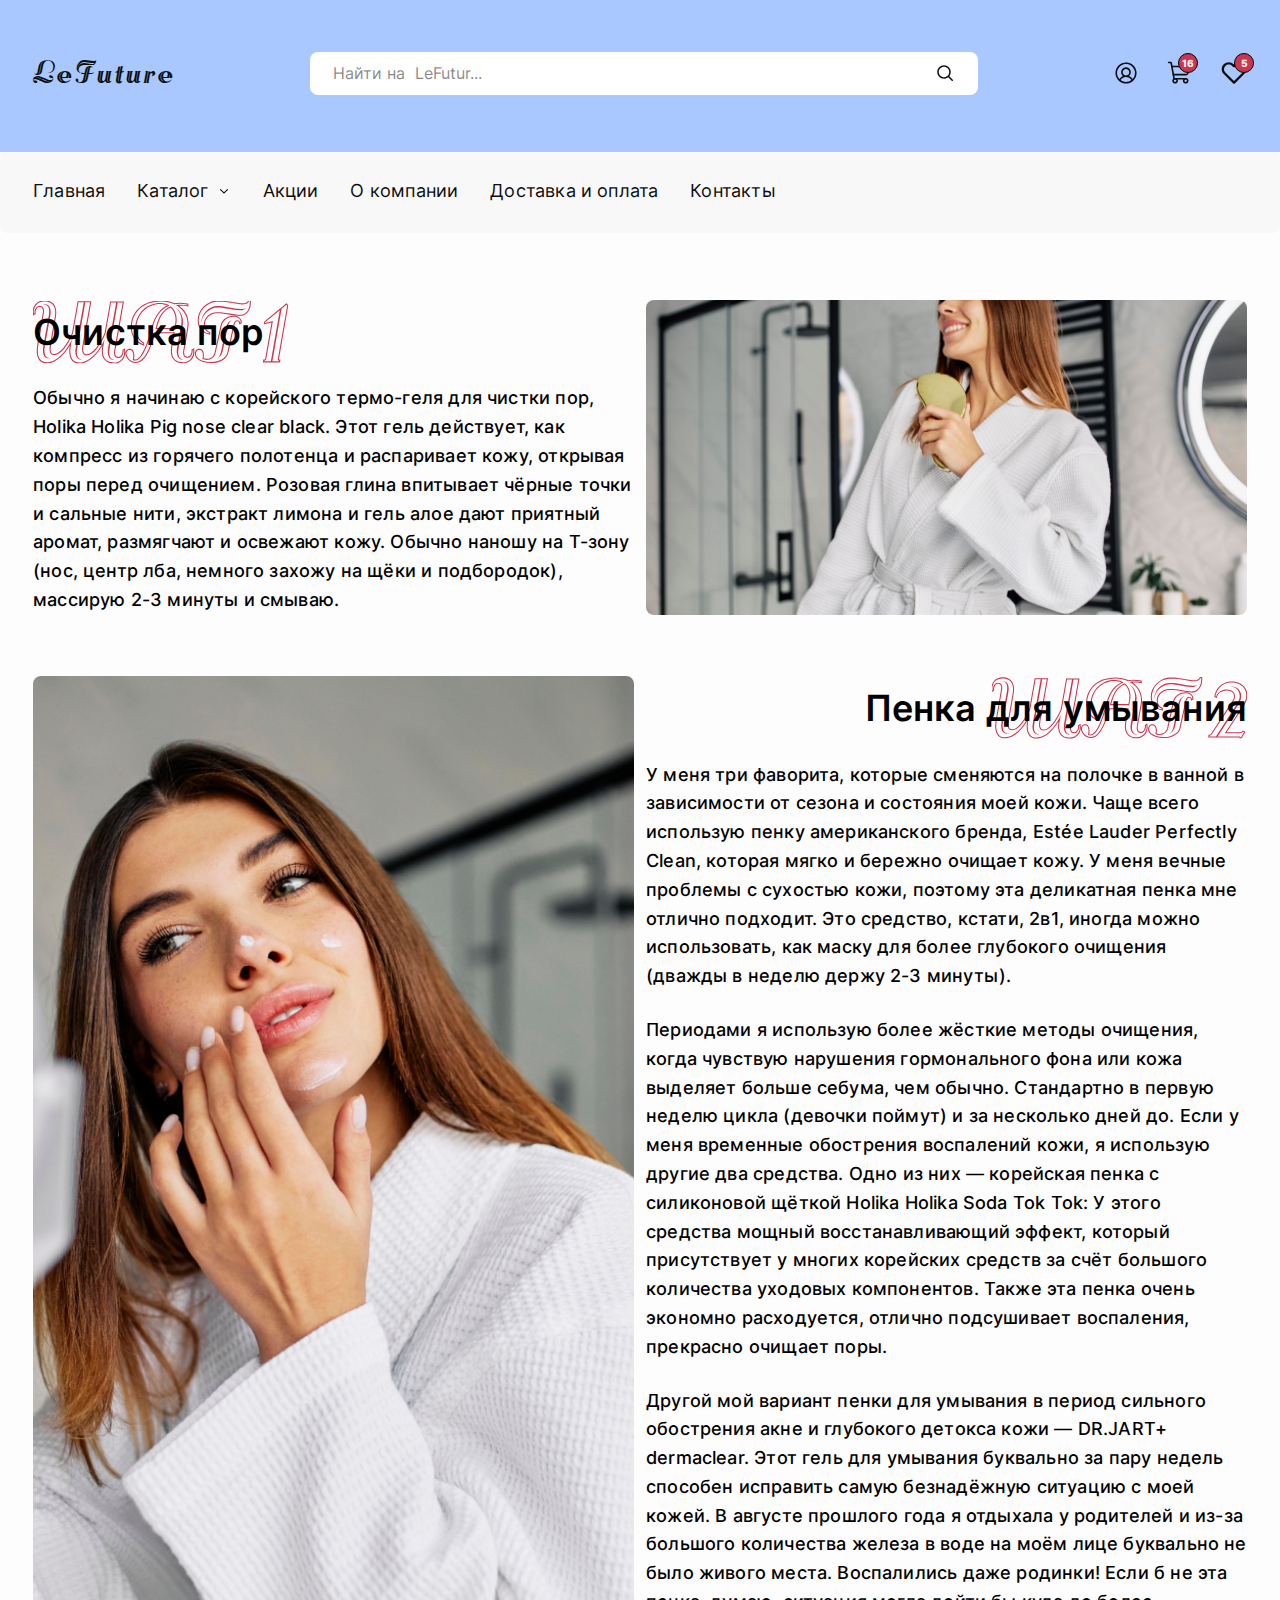
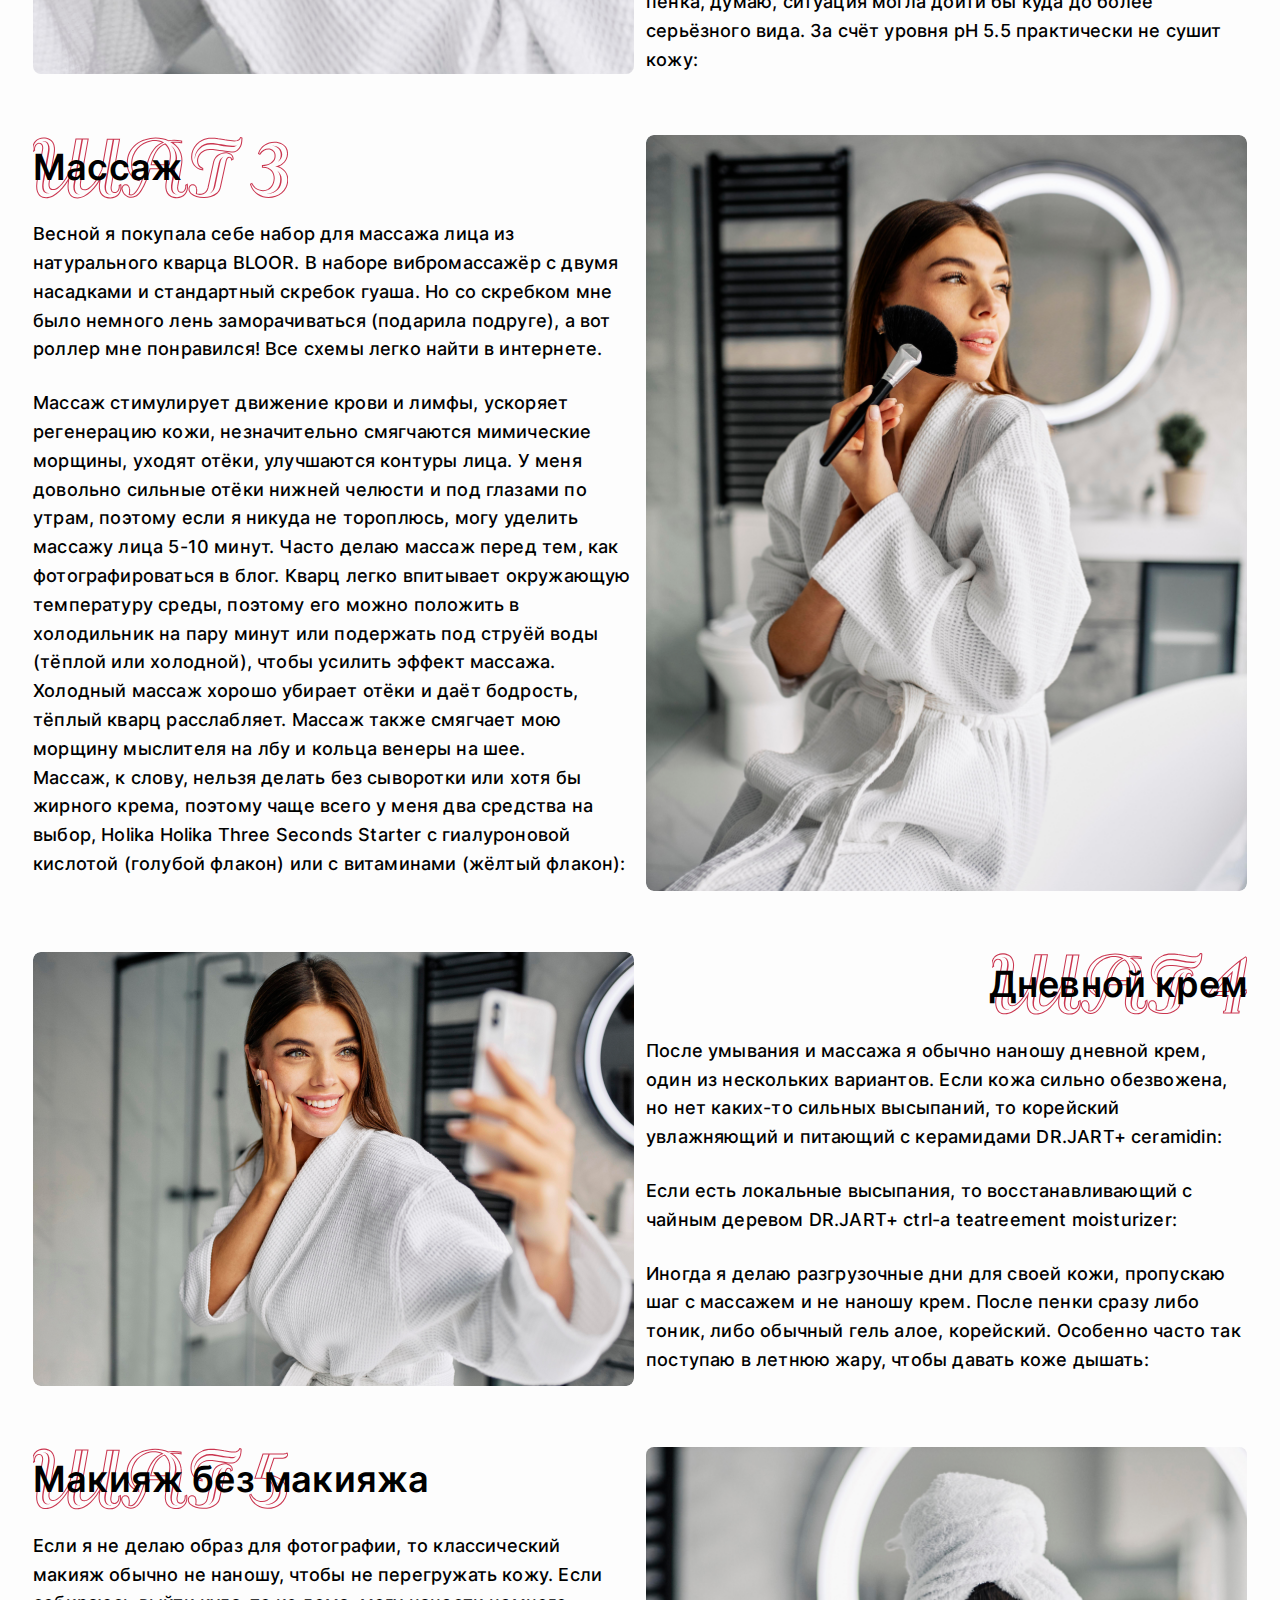
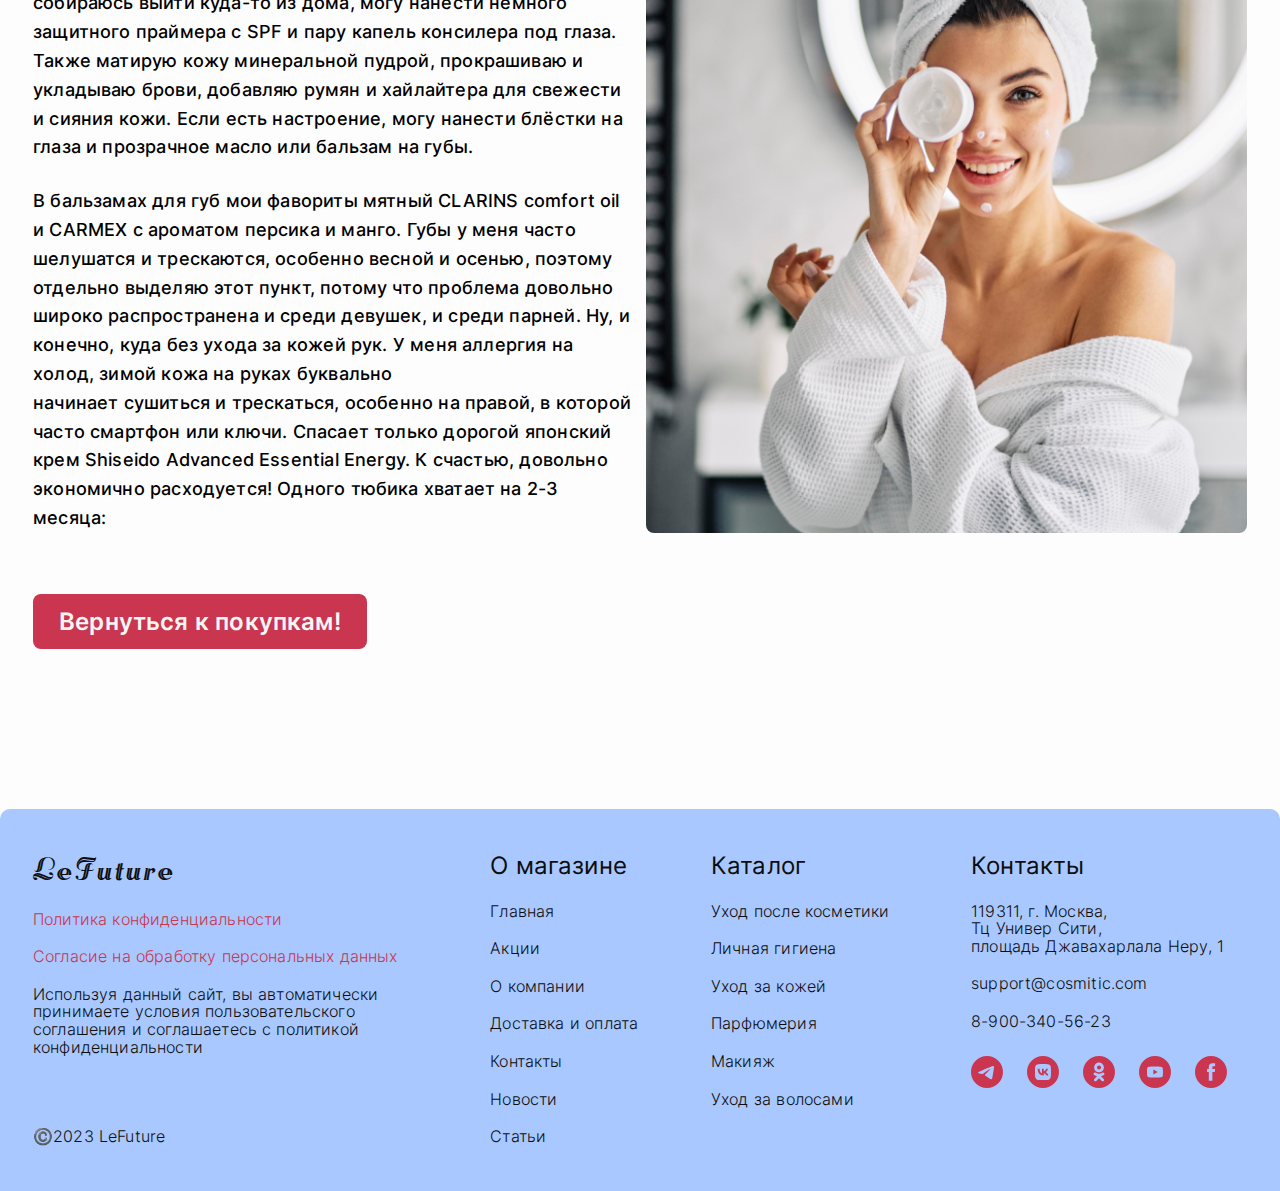
==== commit 15deeebe: "add contacts? privacyPolicy" ====
--- a/pages/aftercare.html
+++ b/pages/aftercare.html
@@ -466,7 +466,7 @@
 
   </div>
 
-
+  <script src="https://api-maps.yandex.ru/2.1/?lang=ru_RU"></script>
   <script src="../scripts/scripts.js"></script>
 </body>
 
--- a/styles/css/style.css
+++ b/styles/css/style.css
@@ -1 +1 @@
-@font-face{font-family:"Inter";font-weight:300;font-style:normal;src:url("../../assets/fonts/Inter-Light.woff") format("woff"),url("../../assets/fonts/Inter-Light.woff2") format("woff2");font-display:swap}@font-face{font-family:"Inter";font-weight:400;font-style:normal;src:url("../../assets/fonts/Inter-Regular.woff") format("woff"),url("../../assets/fonts/Inter-Regular.woff2") format("woff2");font-display:swap}@font-face{font-family:"Inter";font-weight:500;font-style:normal;src:url("../../assets/fonts/Inter-Medium.woff") format("woff"),url("../../assets/fonts/Inter-Medium.woff2") format("woff2");font-display:swap}@font-face{font-family:"Inter";font-weight:600;font-style:normal;src:url("../../assets/fonts/Inter-SemiBold.woff") format("woff"),url("../../assets/fonts/Inter-SemiBold.woff2") format("woff2");font-display:swap}@font-face{font-family:"Inter";font-weight:800;font-style:normal;src:url("../../assets/fonts/Inter-ExtraBold.woff") format("woff"),url("../../assets/fonts/Inter-ExtraBold.woff2") format("woff2");font-display:swap}@font-face{font-family:"Rhythm and Jazz Decor";font-weight:400;font-style:normal;src:url("../../assets/fonts/Rhythm-and-Jazz-Decor.woff") format("woff"),url("../../assets/fonts/Rhythm-and-Jazz-Decor.woff2") format("woff2");font-display:swap}*,*::after,*::before{box-sizing:border-box;margin:0;padding:0;border:0;-webkit-tap-highlight-color:rgba(0,0,0,0)}ul{list-style:none}img{width:100%;display:block}input{outline:none}input,button{font:inherit}fieldset{padding:0}a{text-decoration:none}html,body{height:100%}body{background-color:#fdfdfd;font-family:"Inter";font-weight:400;font-size:16px;color:#000;line-height:160%;letter-spacing:.18px}@media(min-width: 992px){body{font-size:calc(0.0069444444*100vw + 9.1111111111px)}}@media(min-width: 1280px){body{font-size:18px}}body.no-scroll{overflow-y:hidden}.wrapper{min-width:320px;min-height:100%;display:flex;flex-direction:column}.main{flex-grow:1}.container{width:962px;width:100%;max-width:1244px;margin:0 auto;padding-left:15px;padding-right:15px}@media(min-width: 992px){.container{width:calc(0.9791666667*100vw + -9.3333333333px)}}@media(min-width: 1280px){.container{width:1244px}}@media screen and (max-width: 992px){.container{max-width:720px}}@media screen and (max-width: 768px){.container{max-width:540px}}@media screen and (max-width: 576px){.container{max-width:none}}.title{font-size:24px;color:#000;font-weight:600;line-height:1.8}@media(min-width: 992px){.title{font-size:calc(0.0416666667*100vw + -17.3333333333px)}}@media(min-width: 1280px){.title{font-size:36px}}.title--alt{font-weight:500}.title--line{position:relative;width:-moz-fit-content;width:fit-content}.title--line::after{content:"";position:absolute;bottom:6px;left:-2px;width:101%;height:15px;background-color:#a8c8ff;z-index:-1}@media(min-width: 992px){.title--line::after{bottom:calc(0.0104166667*100vw + -4.3333333333px)}}@media(min-width: 1280px){.title--line::after{bottom:9px}}@media(min-width: 992px){.title--line::after{height:calc(0.0277777778*100vw + -12.5555555556px)}}@media(min-width: 1280px){.title--line::after{height:23px}}[class$=__icon]{display:flex;align-items:center;justify-content:center}@media(max-width: 992px){.container{width:100%}}.header__top{padding-top:30px;padding-bottom:35px;background-color:#a8c8ff;box-shadow:0px 0px 10.6px 0px rgba(0,0,0,.07)}@media(min-width: 992px){.header__top{padding-top:calc(0.0763888889*100vw + -45.7777777778px)}}@media(min-width: 1280px){.header__top{padding-top:52px}}@media(min-width: 992px){.header__top{padding-bottom:calc(0.0763888889*100vw + -40.7777777778px)}}@media(min-width: 1280px){.header__top{padding-bottom:57px}}.header__top-inner{display:flex;align-items:center;justify-content:space-between;gap:15px}.header__bottom{padding-top:15px;padding-bottom:15px;border-radius:8px;background:#efefef}@media(min-width: 992px){.header__bottom{padding-top:calc(0.0347222222*100vw + -19.4444444444px)}}@media(min-width: 1280px){.header__bottom{padding-top:25px}}@media(min-width: 992px){.header__bottom{padding-bottom:calc(0.0347222222*100vw + -19.4444444444px)}}@media(min-width: 1280px){.header__bottom{padding-bottom:25px}}.header__bottom-inner{display:flex;align-items:center;justify-content:space-between}@media(max-width: 576px){.header__top{padding:20px 0}.header__top-inner{display:grid;grid-template-columns:1fr 1fr 18px}.header__top .search{grid-area:2/1/3/4}.header__top .icons{margin-left:auto;margin-right:5px}.header__bottom{padding:0}}.menu__list{display:flex;align-items:center;gap:20px}@media(min-width: 992px){.menu__list{gap:calc(0.0416666667*100vw + -21.3333333333px)}}@media(min-width: 1280px){.menu__list{gap:32px}}.menu__item.accordion--active .menu__link{color:#ca354f}.menu__item.accordion--active .menu__link::after{width:100%}.menu__item.accordion--active .menu__icon svg{transform:rotateX(-180deg)}.menu__item.accordion--active .menu__icon svg path{fill:#ca354f}.menu__link{position:relative;display:flex;align-items:center;gap:4px;color:#0d0d0d;border-bottom:2px solid rgba(0,0,0,0);transition:color .23s ease-in-out}@media(min-width: 992px){.menu__link{gap:calc(0.0138888889*100vw + -9.7777777778px)}}@media(min-width: 1280px){.menu__link{gap:8px}}.menu__link::after{content:"";position:absolute;bottom:0;left:50%;transform:translateX(-50%);background-color:#ca354f;width:0;height:2px;border-radius:25px;transition:width .23s ease-in-out}.menu__link:hover{color:#ca354f}.menu__link:hover::after{width:100%}.menu__link:hover .menu__icon svg path{fill:#ca354f}.menu__icon svg{transition:transform .23s ease-in-out}.menu__icon svg path{transition:fill .23s ease-in-out}.menu__dropdown{background-color:#efefef;border-radius:25px;padding:10px}.menu__dropdown-item{white-space:nowrap}.menu__dropdown-link{color:#0d0d0d;border-bottom:2px solid rgba(0,0,0,0);transition:color .23s ease-in-out}.menu__dropdown-link:hover{color:#ca354f}@media(max-width: 992px){.menu{position:absolute;top:0px;left:0;width:50%;height:100vh;transform:translateX(-200%);flex-direction:column;padding:20px 20px 20px 20px;background-color:#efefef;opacity:0;visibility:hidden;z-index:-1;flex-shrink:unset;transition:transform .23s ease-in-out,opacity .23s ease-in-out,visibility .23s ease-in-out,z-index .23s ease-in-out;overflow-y:auto}.menu__list{flex-direction:column}.menu--active{opacity:1;visibility:visible;z-index:3;transform:translateX(0%);transition:transform .23s ease-in-out,opacity .23s ease-in-out,visibility .23s ease-in-out,z-index .23s ease-in-out;justify-content:unset}.menu__item{width:100%}.menu__item.accordion--active .menu__link{color:#0d0d0d}.menu__item.accordion--active .menu__icon svg path{fill:#0d0d0d}.menu__item.accordion .accordion__content{position:static}.menu__link{width:100%}.menu__link::after{content:none}.menu__link:hover{color:#0d0d0d}.menu__link:hover .menu__icon svg path{fill:#0d0d0d}.menu__dropdown{padding:0}}@media(max-width: 576px){.menu{width:100%}}.burger{display:none}@media(max-width: 992px){.burger{min-width:18px;min-height:18px;display:flex;align-items:center;position:relative;background:rgba(0,0,0,0);z-index:5;border-radius:50%;cursor:pointer}.burger__line{display:block;width:18px;height:2px;border-radius:3px;background:#344054;transition:all .35s ease-in-out}.burger__line::before,.burger__line::after{content:"";width:18px;height:2px;position:absolute;left:0;background:#344054;border-radius:3px;transition:all .35s ease-in-out}.burger__line::before{transform:translateY(-6px)}.burger__line::after{transform:translateY(6px)}.burger--active .burger__line{width:0;background:rgba(0,0,0,0)}.burger--active .burger__line::before{transform:rotate(45deg)}.burger--active .burger__line::after{transform:rotate(-45deg)}}.logo{width:-moz-fit-content;width:fit-content;color:#0d0d0d;font-family:"Rhythm and Jazz Decor";font-size:32px;font-size:28px;font-weight:400;line-height:1;letter-spacing:3.2px}@media(min-width: 992px){.logo{font-size:calc(0.0138888889*100vw + 14.2222222222px)}}@media(min-width: 1280px){.logo{font-size:32px}}.search{width:100%;max-width:668px}.search__label{display:flex;padding:7px 23px;border-radius:8px;background-color:#fff}.search__input{width:100%}.search__input::-webkit-input-placeholder{color:rgba(13,13,13,.5);font-variant-numeric:lining-nums proportional-nums;font-size:16px;font-size:14px;line-height:175%}@media(min-width: 992px){.search__input::-webkit-input-placeholder{font-size:calc(0.0069444444*100vw + 7.1111111111px)}}@media(min-width: 1280px){.search__input::-webkit-input-placeholder{font-size:16px}}.search__input::-moz-placeholder{color:rgba(13,13,13,.5);font-variant-numeric:lining-nums proportional-nums;font-size:16px;font-size:14px;line-height:175%}@media(min-width: 992px){.search__input::-moz-placeholder{font-size:calc(0.0069444444*100vw + 7.1111111111px)}}@media(min-width: 1280px){.search__input::-moz-placeholder{font-size:16px}}.search__input:-ms-input-placeholder{color:rgba(13,13,13,.5);font-variant-numeric:lining-nums proportional-nums;font-size:16px;font-size:14px;line-height:175%}@media(min-width: 992px){.search__input:-ms-input-placeholder{font-size:calc(0.0069444444*100vw + 7.1111111111px)}}@media(min-width: 1280px){.search__input:-ms-input-placeholder{font-size:16px}}.search__input::-ms-input-placeholder{color:rgba(13,13,13,.5);font-variant-numeric:lining-nums proportional-nums;font-size:16px;font-size:14px;line-height:175%}@media(min-width: 992px){.search__input::-ms-input-placeholder{font-size:calc(0.0069444444*100vw + 7.1111111111px)}}@media(min-width: 1280px){.search__input::-ms-input-placeholder{font-size:16px}}.search__input::-moz-placeholder{color:rgba(13,13,13,.5);font-variant-numeric:lining-nums proportional-nums;font-size:16px;font-size:14px;line-height:175%}.search__input::placeholder{color:rgba(13,13,13,.5);font-variant-numeric:lining-nums proportional-nums;font-size:16px;font-size:14px;line-height:175%}@media(min-width: 992px){.search__input::-moz-placeholder{font-size:calc(0.0069444444*100vw + 7.1111111111px)}.search__input::placeholder{font-size:calc(0.0069444444*100vw + 7.1111111111px)}}@media(min-width: 1280px){.search__input::-moz-placeholder{font-size:16px}.search__input::placeholder{font-size:16px}}.icons{display:flex;align-items:center;gap:10px}@media(min-width: 992px){.icons{gap:calc(0.0625*100vw + -52px)}}@media(min-width: 1280px){.icons{gap:28px}}.icons__box{position:relative;cursor:pointer}.icons__num{position:absolute;display:flex;align-items:center;justify-content:center;top:-2px;right:-1px;color:#f5f5f5;font-variant-numeric:lining-nums proportional-nums;font-size:10px;font-weight:700;line-height:1;z-index:1}.icons__num::after{content:"";position:absolute;top:50%;left:50%;transform:translate(-50%, -50%);width:20px;height:20px;background-color:#ca354f;border:1px solid #000;border-radius:50%;z-index:-1}.icons__icon svg{width:26px;height:26px}.accordion{position:relative}.accordion__content{position:absolute;left:0px;top:100%;width:-moz-fit-content;width:fit-content;max-height:0;z-index:5;overflow:hidden;max-height:0;transition:max-height .23s ease-in-out}.socials{display:flex;align-items:center;gap:15px}@media(min-width: 992px){.socials{gap:calc(0.03125*100vw + -16px)}}@media(min-width: 1280px){.socials{gap:24px}}.top__wrapper{position:relative;background-color:#a8c8ff;overflow-x:hidden}.top__bg{position:absolute;top:0;left:0;-o-object-fit:cover;object-fit:cover;height:100%;pointer-events:none}.top__inner{position:relative;display:grid;grid-template-columns:repeat(2, 1fr);gap:6px;z-index:1}.top__item{padding-top:35px;width:400px}@media(min-width: 992px){.top__item{padding-top:calc(0.1111111111*100vw + -75.2222222222px)}}@media(min-width: 1280px){.top__item{padding-top:67px}}@media(min-width: 992px){.top__item{width:calc(1.0694444444*100vw + -660.8888888889px)}}@media(min-width: 1280px){.top__item{width:708px}}.top__item-title{color:#0d0d0d;font-variant-numeric:lining-nums proportional-nums;font-size:30px;font-weight:800;line-height:1.3;letter-spacing:.51px;margin-bottom:10px;text-wrap:balance}@media(min-width: 992px){.top__item-title{font-size:calc(0.0729166667*100vw + -42.3333333333px)}}@media(min-width: 1280px){.top__item-title{font-size:51px}}@media(min-width: 992px){.top__item-title{margin-bottom:calc(0.0590277778*100vw + -48.5555555556px)}}@media(min-width: 1280px){.top__item-title{margin-bottom:27px}}.top__item-title span{color:#ca354f}.top__item-text{color:#0d0d0d;font-size:14px;line-height:2.1;margin-bottom:25px;text-wrap:balance}@media(min-width: 992px){.top__item-text{font-size:calc(0.0069444444*100vw + 7.1111111111px)}}@media(min-width: 1280px){.top__item-text{font-size:16px}}@media(min-width: 992px){.top__item-text{margin-bottom:calc(0.1458333333*100vw + -119.6666666667px)}}@media(min-width: 1280px){.top__item-text{margin-bottom:67px}}.top__box{position:relative}.top__box::after{content:"";position:absolute;width:250px;height:250px;top:0;left:50%;transform:translateX(-50%);background-color:#fff;filter:blur(100px);z-index:-1}.top__box::before{content:"";position:absolute;width:250px;height:250px;bottom:0;left:0;background-color:#fff;filter:blur(100px);z-index:-1}.top__img{width:450px;height:350px;-o-object-fit:cover;object-fit:cover}@media(min-width: 992px){.top__img{width:calc(0.53125*100vw + -77px)}}@media(min-width: 1280px){.top__img{width:603px}}@media(min-width: 992px){.top__img{height:calc(0.5868055556*100vw + -232.1111111111px)}}@media(min-width: 1280px){.top__img{height:519px}}@media(max-width: 992px){.top__inner{padding:30px 0;grid-template-columns:1fr}.top__item{position:relative;z-index:1;padding-top:0;width:unset}.top__box,.top__img{position:absolute;left:0;top:0;z-index:0;height:100%;width:100%;opacity:.7}}@media(max-width: 576px){.top__item-title{font-size:24px}.top__item-text{font-size:14px;line-height:1.8}}.link{display:block;width:-moz-fit-content;width:fit-content;padding-top:10px;padding-bottom:10px;padding-left:15px;padding-right:15px;font-size:16px;color:#f5f5f5;font-weight:600;line-height:normal;border-radius:8px;background-color:#ca354f;border:1px solid rgba(0,0,0,0);transition:color .23s ease-in-out,background-color .23s ease-in-out,border-color .23s ease-in-out}@media(min-width: 992px){.link{padding-top:calc(0.0069444444*100vw + 3.1111111111px)}}@media(min-width: 1280px){.link{padding-top:12px}}@media(min-width: 992px){.link{padding-bottom:calc(0.0069444444*100vw + 3.1111111111px)}}@media(min-width: 1280px){.link{padding-bottom:12px}}@media(min-width: 992px){.link{padding-left:calc(0.0347222222*100vw + -19.4444444444px)}}@media(min-width: 1280px){.link{padding-left:25px}}@media(min-width: 992px){.link{padding-right:calc(0.0347222222*100vw + -19.4444444444px)}}@media(min-width: 1280px){.link{padding-right:25px}}@media(min-width: 992px){.link{font-size:calc(0.0277777778*100vw + -11.5555555556px)}}@media(min-width: 1280px){.link{font-size:24px}}.link:hover{color:#ca354f;background-color:#f5f5f5;border-color:#ca354f}.categories__wrapper{margin-top:30px;margin-bottom:60px}@media(min-width: 992px){.categories__wrapper{margin-top:calc(0.1284722222*100vw + -97.4444444444px)}}@media(min-width: 1280px){.categories__wrapper{margin-top:67px}}@media(min-width: 992px){.categories__wrapper{margin-bottom:calc(0.3472222222*100vw + -284.4444444444px)}}@media(min-width: 1280px){.categories__wrapper{margin-bottom:160px}}.categories__title{margin-bottom:20px}@media(min-width: 992px){.categories__title{margin-bottom:calc(0.0243055556*100vw + -4.1111111111px)}}@media(min-width: 1280px){.categories__title{margin-bottom:27px}}.categories__inner{display:grid;grid-template-columns:repeat(3, 1fr);gap:10px}.categories__item{display:grid;grid-template-rows:auto;border-radius:8px;background-color:#a8c8ff;overflow:hidden}.categories__item-title{padding-top:8px;padding-bottom:8px;font-size:18px;text-align:center;font-weight:500;line-height:1;background:rgba(230,236,246,.8);-webkit-backdrop-filter:blur(7.5px);backdrop-filter:blur(7.5px)}@media(min-width: 992px){.categories__item-title{padding-top:calc(0.0173611111*100vw + -9.2222222222px)}}@media(min-width: 1280px){.categories__item-title{padding-top:13px}}@media(min-width: 992px){.categories__item-title{padding-bottom:calc(0.0173611111*100vw + -9.2222222222px)}}@media(min-width: 1280px){.categories__item-title{padding-bottom:13px}}@media(min-width: 992px){.categories__item-title{font-size:calc(0.0138888889*100vw + 4.2222222222px)}}@media(min-width: 1280px){.categories__item-title{font-size:22px}}.categories__item-img{-o-object-fit:cover;object-fit:cover;height:240px}@media(min-width: 992px){.categories__item-img{height:calc(0.2361111111*100vw + 5.7777777778px)}}@media(min-width: 1280px){.categories__item-img{height:308px}}.categories__item .link{padding-top:5px;padding-bottom:5px;text-align:center;width:100%;border-radius:0px 0px 8px 8px;-webkit-backdrop-filter:blur(7.5px);backdrop-filter:blur(7.5px);font-size:16px;font-weight:600;border-top:unset}@media(min-width: 992px){.categories__item .link{padding-top:calc(0.0104166667*100vw + -5.3333333333px)}}@media(min-width: 1280px){.categories__item .link{padding-top:8px}}@media(min-width: 992px){.categories__item .link{padding-bottom:calc(0.0104166667*100vw + -5.3333333333px)}}@media(min-width: 1280px){.categories__item .link{padding-bottom:8px}}@media(min-width: 992px){.categories__item .link{font-size:calc(0.0138888889*100vw + 2.2222222222px)}}@media(min-width: 1280px){.categories__item .link{font-size:20px}}.categories__item .link:hover{border-color:#a8c8ff}@media(max-width: 768px){.categories__inner{grid-template-columns:repeat(2, 1fr)}}@media(max-width: 576px){.categories__inner{grid-template-columns:1fr}}.delivery__wrapper{margin-top:30px;margin-bottom:30px}@media(min-width: 992px){.delivery__wrapper{margin-top:calc(0.1284722222*100vw + -97.4444444444px)}}@media(min-width: 1280px){.delivery__wrapper{margin-top:67px}}@media(min-width: 992px){.delivery__wrapper{margin-bottom:calc(0.0833333333*100vw + -52.6666666667px)}}@media(min-width: 1280px){.delivery__wrapper{margin-bottom:54px}}.delivery__inner{display:grid;grid-template-columns:1fr .53fr}.delivery__title{margin-bottom:10px}@media(min-width: 992px){.delivery__title{margin-bottom:calc(0.0590277778*100vw + -48.5555555556px)}}@media(min-width: 1280px){.delivery__title{margin-bottom:27px}}.delivery__subtitle{margin-bottom:5px}@media(min-width: 992px){.delivery__subtitle{margin-bottom:calc(0.0173611111*100vw + -12.2222222222px)}}@media(min-width: 1280px){.delivery__subtitle{margin-bottom:10px}}.delivery__text span{position:relative;width:-moz-fit-content;width:fit-content;font-weight:500}.delivery__text span::after{content:"";position:absolute;bottom:-2px;left:-1px;width:101%;height:7px;background-color:#a8c8ff;z-index:-1}@media(min-width: 992px){.delivery__text span::after{height:calc(0.0173611111*100vw + -10.2222222222px)}}@media(min-width: 1280px){.delivery__text span::after{height:12px}}.delivery__text:has(+*){margin-bottom:15px}@media(min-width: 992px){.delivery__text:has(+*){margin-bottom:calc(0.0347222222*100vw + -19.4444444444px)}}@media(min-width: 1280px){.delivery__text:has(+*){margin-bottom:25px}}.delivery__img{-o-object-fit:contain;object-fit:contain;width:300px;height:350px;margin-top:0px}@media(min-width: 992px){.delivery__img{width:calc(0.4166666667*100vw + -113.3333333333px)}}@media(min-width: 1280px){.delivery__img{width:420px}}@media(min-width: 992px){.delivery__img{height:calc(0.5451388889*100vw + -190.7777777778px)}}@media(min-width: 1280px){.delivery__img{height:507px}}@media(min-width: 992px){.delivery__img{margin-top:calc(-0.1041666667*100vw + 103.3333333333px)}}@media(min-width: 1280px){.delivery__img{margin-top:-30px}}@media(max-width: 992px){.delivery__inner{position:relative;grid-template-columns:1fr}.delivery__img{position:absolute;left:50%;top:50%;transform:translate(-50%, -50%);z-index:-1;width:unset;height:100%;opacity:.5;width:100%}}.content__wrapper{margin-top:30px;margin-bottom:60px;overflow-x:hidden}@media(min-width: 992px){.content__wrapper{margin-top:calc(0.1284722222*100vw + -97.4444444444px)}}@media(min-width: 1280px){.content__wrapper{margin-top:67px}}@media(min-width: 992px){.content__wrapper{margin-bottom:calc(0.3472222222*100vw + -284.4444444444px)}}@media(min-width: 1280px){.content__wrapper{margin-bottom:160px}}.content__inner{position:relative;display:grid;grid-template-columns:1fr 1fr;grid-template-rows:1fr;gap:12px}.content__inner:has(+*){margin-bottom:30px}@media(min-width: 992px){.content__inner:has(+*){margin-bottom:calc(0.1076388889*100vw + -76.7777777778px)}}@media(min-width: 1280px){.content__inner:has(+*){margin-bottom:61px}}.content__inner--alt .content__title{margin-left:auto}.content__inner--alt .content__title-img{left:unset;right:0}.content__inner--alt .content__img{order:-1}.content__icon{position:absolute;pointer-events:none;z-index:-1}.content__item{display:flex;flex-direction:column;gap:15px}@media(min-width: 992px){.content__item{gap:calc(0.0173611111*100vw + -2.2222222222px)}}@media(min-width: 1280px){.content__item{gap:20px}}.content__title{position:relative;width:-moz-fit-content;width:fit-content}.content__title-img{position:absolute;width:230px;left:0;top:50%;transform:translateY(-50%);height:45px;z-index:-1}@media(min-width: 992px){.content__title-img{width:calc(0.0868055556*100vw + 143.8888888889px)}}@media(min-width: 1280px){.content__title-img{width:255px}}@media(min-width: 992px){.content__title-img{height:calc(0.0625*100vw + -17px)}}@media(min-width: 1280px){.content__title-img{height:63px}}.content__text{font-weight:500}.content__text:has(+.content__text){margin-bottom:5px}.content__img{border-radius:8px;-o-object-fit:cover;object-fit:cover;height:100%}@media(max-width: 992px){.content__icon{display:none}}@media(max-width: 768px){.content__inner{grid-template-columns:1fr}.content__img{order:-1}}.footer{padding-top:25px;padding-bottom:25px;border-radius:10px 10px 0px 0px;background-color:#a8c8ff}@media(min-width: 992px){.footer{padding-top:calc(0.0694444444*100vw + -43.8888888889px)}}@media(min-width: 1280px){.footer{padding-top:45px}}@media(min-width: 992px){.footer{padding-bottom:calc(0.0694444444*100vw + -43.8888888889px)}}@media(min-width: 1280px){.footer{padding-bottom:45px}}.footer__inner{display:grid;grid-template-columns:1fr .4fr .5fr .7fr;gap:30px}@media(min-width: 992px){.footer__inner{gap:calc(0.1145833333*100vw + -83.6666666667px)}}@media(min-width: 1280px){.footer__inner{gap:63px}}.footer__info{display:flex;flex-direction:column;gap:15px;margin-right:auto}@media(min-width: 992px){.footer__info{gap:calc(0.0173611111*100vw + -2.2222222222px)}}@media(min-width: 1280px){.footer__info{gap:20px}}.footer__info .logo{margin-bottom:5px}.footer__info-link{position:relative;width:-moz-fit-content;width:fit-content;color:#ca354f;font-variant-numeric:lining-nums proportional-nums;font-size:14px;font-weight:300;line-height:1.1;letter-spacing:.16px;transition:color .23s ease-in-out}@media(min-width: 992px){.footer__info-link{font-size:calc(0.0069444444*100vw + 7.1111111111px)}}@media(min-width: 1280px){.footer__info-link{font-size:16px}}.footer__info-link::after{content:"";position:absolute;bottom:0;left:50%;transform:translateX(-50%);background-color:#ca354f;width:0;height:1px;border-radius:25px;transition:width .23s ease-in-out}.footer__info-link:hover{color:#ca354f}.footer__info-link:hover::after{width:100%}.footer__info-text{color:#0d0d0d;font-variant-numeric:lining-nums proportional-nums;font-size:14px;font-weight:300;line-height:1.1;letter-spacing:.16px}@media(min-width: 992px){.footer__info-text{font-size:calc(0.0069444444*100vw + 7.1111111111px)}}@media(min-width: 1280px){.footer__info-text{font-size:16px}}.footer__info-text--mt{margin-top:auto}.footer__item{display:flex;flex-direction:column;gap:15px}@media(min-width: 992px){.footer__item{gap:calc(0.0173611111*100vw + -2.2222222222px)}}@media(min-width: 1280px){.footer__item{gap:20px}}.footer__item-title{margin-bottom:5px;color:#0d0d0d;font-variant-numeric:lining-nums proportional-nums;font-size:20px;line-height:1}@media(min-width: 992px){.footer__item-title{font-size:calc(0.0138888889*100vw + 6.2222222222px)}}@media(min-width: 1280px){.footer__item-title{font-size:24px}}.footer__item-link{position:relative;width:-moz-fit-content;width:fit-content;color:#0d0d0d;font-variant-numeric:lining-nums proportional-nums;font-size:16px;font-size:14px;font-weight:300;line-height:1.1;transition:color .23s ease-in-out}@media(min-width: 992px){.footer__item-link{font-size:calc(0.0069444444*100vw + 7.1111111111px)}}@media(min-width: 1280px){.footer__item-link{font-size:16px}}.footer__item-link--mb{margin-bottom:5px}.footer__item-link::after{content:"";position:absolute;bottom:0;left:50%;transform:translateX(-50%);background-color:#ca354f;width:0;height:1px;border-radius:25px;transition:width .23s ease-in-out}.footer__item-link:hover{color:#ca354f}.footer__item-link:hover::after{width:100%}.footer__item-text{color:#0d0d0d;font-variant-numeric:lining-nums proportional-nums;font-size:14px;font-style:normal;font-weight:300;line-height:1.1}@media(min-width: 992px){.footer__item-text{font-size:calc(0.0069444444*100vw + 7.1111111111px)}}@media(min-width: 1280px){.footer__item-text{font-size:16px}}@media(max-width: 992px){.footer__inner{grid-template-columns:repeat(2, 1fr);grid-auto-flow:dense}.footer__info{grid-area:2/1/3/2}}@media(max-width: 576px){.footer__inner{grid-template-columns:1fr}.footer__info{grid-area:unset;order:1}}/*# sourceMappingURL=style.css.map */+@font-face{font-family:"Inter";font-weight:300;font-style:normal;src:url("../../assets/fonts/Inter-Light.woff") format("woff"),url("../../assets/fonts/Inter-Light.woff2") format("woff2");font-display:swap}@font-face{font-family:"Inter";font-weight:400;font-style:normal;src:url("../../assets/fonts/Inter-Regular.woff") format("woff"),url("../../assets/fonts/Inter-Regular.woff2") format("woff2");font-display:swap}@font-face{font-family:"Inter";font-weight:500;font-style:normal;src:url("../../assets/fonts/Inter-Medium.woff") format("woff"),url("../../assets/fonts/Inter-Medium.woff2") format("woff2");font-display:swap}@font-face{font-family:"Inter";font-weight:600;font-style:normal;src:url("../../assets/fonts/Inter-SemiBold.woff") format("woff"),url("../../assets/fonts/Inter-SemiBold.woff2") format("woff2");font-display:swap}@font-face{font-family:"Inter";font-weight:800;font-style:normal;src:url("../../assets/fonts/Inter-ExtraBold.woff") format("woff"),url("../../assets/fonts/Inter-ExtraBold.woff2") format("woff2");font-display:swap}@font-face{font-family:"Rhythm and Jazz Decor";font-weight:400;font-style:normal;src:url("../../assets/fonts/Rhythm-and-Jazz-Decor.woff") format("woff"),url("../../assets/fonts/Rhythm-and-Jazz-Decor.woff2") format("woff2");font-display:swap}*,*::after,*::before{box-sizing:border-box;margin:0;padding:0;border:0;-webkit-tap-highlight-color:rgba(0,0,0,0)}ul{list-style:none}img{width:100%;display:block}input{outline:none}input,button{font:inherit}fieldset{padding:0}a{text-decoration:none}html,body{height:100%}body{background-color:#fdfdfd;font-family:"Inter";font-weight:400;font-size:16px;color:#000;line-height:160%;letter-spacing:.18px}@media(min-width: 992px){body{font-size:calc(0.0069444444*100vw + 9.1111111111px)}}@media(min-width: 1280px){body{font-size:18px}}body.no-scroll{overflow-y:hidden}.wrapper{min-width:320px;min-height:100%;display:flex;flex-direction:column}.main{flex-grow:1}.container{width:962px;width:100%;max-width:1244px;margin:0 auto;padding-left:15px;padding-right:15px}@media(min-width: 992px){.container{width:calc(0.9791666667*100vw + -9.3333333333px)}}@media(min-width: 1280px){.container{width:1244px}}@media screen and (max-width: 992px){.container{max-width:720px}}@media screen and (max-width: 768px){.container{max-width:540px}}@media screen and (max-width: 576px){.container{max-width:none}}.title{font-size:24px;color:#000;font-weight:600;line-height:1.8}@media(min-width: 992px){.title{font-size:calc(0.0416666667*100vw + -17.3333333333px)}}@media(min-width: 1280px){.title{font-size:36px}}.title--alt{font-weight:500}.title--line{position:relative;width:-moz-fit-content;width:fit-content}.title--line::after{content:"";position:absolute;bottom:6px;left:-2px;width:101%;height:15px;background-color:#a8c8ff;z-index:-1}@media(min-width: 992px){.title--line::after{bottom:calc(0.0104166667*100vw + -4.3333333333px)}}@media(min-width: 1280px){.title--line::after{bottom:9px}}@media(min-width: 992px){.title--line::after{height:calc(0.0277777778*100vw + -12.5555555556px)}}@media(min-width: 1280px){.title--line::after{height:23px}}[class$=__icon]{display:flex;align-items:center;justify-content:center}@media(max-width: 992px){.container{width:100%}}.header__top{padding-top:30px;padding-bottom:35px;background-color:#a8c8ff;box-shadow:0px 0px 10.6px 0px rgba(0,0,0,.07)}@media(min-width: 992px){.header__top{padding-top:calc(0.0763888889*100vw + -45.7777777778px)}}@media(min-width: 1280px){.header__top{padding-top:52px}}@media(min-width: 992px){.header__top{padding-bottom:calc(0.0763888889*100vw + -40.7777777778px)}}@media(min-width: 1280px){.header__top{padding-bottom:57px}}.header__top-inner{display:flex;align-items:center;justify-content:space-between;gap:15px}.header__bottom{padding-top:15px;padding-bottom:15px;border-radius:8px;background:#f8f8f8}@media(min-width: 992px){.header__bottom{padding-top:calc(0.0347222222*100vw + -19.4444444444px)}}@media(min-width: 1280px){.header__bottom{padding-top:25px}}@media(min-width: 992px){.header__bottom{padding-bottom:calc(0.0347222222*100vw + -19.4444444444px)}}@media(min-width: 1280px){.header__bottom{padding-bottom:25px}}.header__bottom-inner{display:flex;align-items:center;justify-content:space-between}@media(max-width: 992px){.header__bottom{padding:0}}@media(max-width: 576px){.header__top{padding:20px 0}.header__top-inner{display:grid;grid-template-columns:1fr 1fr 18px}.header__top .search{grid-area:2/1/3/4}.header__top .icons{margin-left:auto;margin-right:5px}}.menu__list{display:flex;align-items:center;gap:20px}@media(min-width: 992px){.menu__list{gap:calc(0.0416666667*100vw + -21.3333333333px)}}@media(min-width: 1280px){.menu__list{gap:32px}}.menu__item.accordion--active .menu__link{color:#ca354f}.menu__item.accordion--active .menu__link::after{width:100%}.menu__item.accordion--active .menu__icon svg{transform:rotateX(-180deg)}.menu__item.accordion--active .menu__icon svg path{fill:#ca354f}.menu__link{position:relative;display:flex;align-items:center;gap:4px;color:#0d0d0d;border-bottom:2px solid rgba(0,0,0,0);transition:color .23s ease-in-out}@media(min-width: 992px){.menu__link{gap:calc(0.0138888889*100vw + -9.7777777778px)}}@media(min-width: 1280px){.menu__link{gap:8px}}.menu__link::after{content:"";position:absolute;bottom:0;left:50%;transform:translateX(-50%);background-color:#ca354f;width:0;height:2px;border-radius:25px;transition:width .23s ease-in-out}.menu__link:hover{color:#ca354f}.menu__link:hover::after{width:100%}.menu__link:hover .menu__icon svg path{fill:#ca354f}.menu__icon svg{transition:transform .23s ease-in-out}.menu__icon svg path{transition:fill .23s ease-in-out}.menu__dropdown{background-color:#efefef;border-radius:25px;padding:10px}.menu__dropdown-item{white-space:nowrap}.menu__dropdown-link{color:#0d0d0d;border-bottom:2px solid rgba(0,0,0,0);transition:color .23s ease-in-out}.menu__dropdown-link:hover{color:#ca354f}@media(max-width: 992px){.menu{position:absolute;top:0px;left:0;width:50%;height:100vh;transform:translateX(-200%);flex-direction:column;padding:20px 20px 20px 20px;background-color:#efefef;opacity:0;visibility:hidden;z-index:-1;flex-shrink:unset;transition:transform .23s ease-in-out,opacity .23s ease-in-out,visibility .23s ease-in-out,z-index .23s ease-in-out;overflow-y:auto}.menu__list{flex-direction:column}.menu--active{opacity:1;visibility:visible;z-index:3;transform:translateX(0%);transition:transform .23s ease-in-out,opacity .23s ease-in-out,visibility .23s ease-in-out,z-index .23s ease-in-out;justify-content:unset}.menu__item{width:100%}.menu__item.accordion--active .menu__link{color:#0d0d0d}.menu__item.accordion--active .menu__icon svg path{fill:#0d0d0d}.menu__item.accordion .accordion__content{position:static}.menu__link{width:100%}.menu__link::after{content:none}.menu__link:hover{color:#0d0d0d}.menu__link:hover .menu__icon svg path{fill:#0d0d0d}.menu__dropdown{padding:0}}@media(max-width: 576px){.menu{width:100%}}.burger{display:none}@media(max-width: 992px){.burger{min-width:18px;min-height:18px;display:flex;align-items:center;position:relative;background:rgba(0,0,0,0);z-index:5;border-radius:50%;cursor:pointer}.burger__line{display:block;width:18px;height:2px;border-radius:3px;background:#344054;transition:all .35s ease-in-out}.burger__line::before,.burger__line::after{content:"";width:18px;height:2px;position:absolute;left:0;background:#344054;border-radius:3px;transition:all .35s ease-in-out}.burger__line::before{transform:translateY(-6px)}.burger__line::after{transform:translateY(6px)}.burger--active .burger__line{width:0;background:rgba(0,0,0,0)}.burger--active .burger__line::before{transform:rotate(45deg)}.burger--active .burger__line::after{transform:rotate(-45deg)}}.logo{width:-moz-fit-content;width:fit-content;color:#0d0d0d;font-family:"Rhythm and Jazz Decor";font-size:32px;font-size:28px;font-weight:400;line-height:1;letter-spacing:3.2px}@media(min-width: 992px){.logo{font-size:calc(0.0138888889*100vw + 14.2222222222px)}}@media(min-width: 1280px){.logo{font-size:32px}}.search{width:100%;max-width:668px}.search__label{display:flex;padding:7px 23px;border-radius:8px;background-color:#fff}.search__input{width:100%}.search__input::-webkit-input-placeholder{color:rgba(13,13,13,.5);font-variant-numeric:lining-nums proportional-nums;font-size:16px;font-size:14px;line-height:175%}@media(min-width: 992px){.search__input::-webkit-input-placeholder{font-size:calc(0.0069444444*100vw + 7.1111111111px)}}@media(min-width: 1280px){.search__input::-webkit-input-placeholder{font-size:16px}}.search__input::-moz-placeholder{color:rgba(13,13,13,.5);font-variant-numeric:lining-nums proportional-nums;font-size:16px;font-size:14px;line-height:175%}@media(min-width: 992px){.search__input::-moz-placeholder{font-size:calc(0.0069444444*100vw + 7.1111111111px)}}@media(min-width: 1280px){.search__input::-moz-placeholder{font-size:16px}}.search__input:-ms-input-placeholder{color:rgba(13,13,13,.5);font-variant-numeric:lining-nums proportional-nums;font-size:16px;font-size:14px;line-height:175%}@media(min-width: 992px){.search__input:-ms-input-placeholder{font-size:calc(0.0069444444*100vw + 7.1111111111px)}}@media(min-width: 1280px){.search__input:-ms-input-placeholder{font-size:16px}}.search__input::-ms-input-placeholder{color:rgba(13,13,13,.5);font-variant-numeric:lining-nums proportional-nums;font-size:16px;font-size:14px;line-height:175%}@media(min-width: 992px){.search__input::-ms-input-placeholder{font-size:calc(0.0069444444*100vw + 7.1111111111px)}}@media(min-width: 1280px){.search__input::-ms-input-placeholder{font-size:16px}}.search__input::-moz-placeholder{color:rgba(13,13,13,.5);font-variant-numeric:lining-nums proportional-nums;font-size:16px;font-size:14px;line-height:175%}.search__input::placeholder{color:rgba(13,13,13,.5);font-variant-numeric:lining-nums proportional-nums;font-size:16px;font-size:14px;line-height:175%}@media(min-width: 992px){.search__input::-moz-placeholder{font-size:calc(0.0069444444*100vw + 7.1111111111px)}.search__input::placeholder{font-size:calc(0.0069444444*100vw + 7.1111111111px)}}@media(min-width: 1280px){.search__input::-moz-placeholder{font-size:16px}.search__input::placeholder{font-size:16px}}.icons{display:flex;align-items:center;gap:10px}@media(min-width: 992px){.icons{gap:calc(0.0625*100vw + -52px)}}@media(min-width: 1280px){.icons{gap:28px}}.icons__box{position:relative;cursor:pointer}.icons__num{position:absolute;display:flex;align-items:center;justify-content:center;top:-2px;right:-1px;color:#f5f5f5;font-variant-numeric:lining-nums proportional-nums;font-size:10px;font-weight:700;line-height:1;z-index:1}.icons__num::after{content:"";position:absolute;top:50%;left:50%;transform:translate(-50%, -50%);width:20px;height:20px;background-color:#ca354f;border:1px solid #000;border-radius:50%;z-index:-1}.icons__icon svg{width:26px;height:26px}.accordion{position:relative}.accordion__content{position:absolute;left:0px;top:100%;width:-moz-fit-content;width:fit-content;max-height:0;z-index:5;overflow:hidden;max-height:0;transition:max-height .23s ease-in-out}.socials{display:flex;align-items:center;gap:15px}@media(min-width: 992px){.socials{gap:calc(0.03125*100vw + -16px)}}@media(min-width: 1280px){.socials{gap:24px}}.top__wrapper{position:relative;background-color:#a8c8ff;overflow-x:hidden}.top__bg{position:absolute;top:0;left:0;-o-object-fit:cover;object-fit:cover;height:100%;pointer-events:none}.top__inner{position:relative;display:grid;grid-template-columns:repeat(2, 1fr);gap:6px;z-index:1}.top__item{padding-top:35px;width:400px}@media(min-width: 992px){.top__item{padding-top:calc(0.1111111111*100vw + -75.2222222222px)}}@media(min-width: 1280px){.top__item{padding-top:67px}}@media(min-width: 992px){.top__item{width:calc(1.0694444444*100vw + -660.8888888889px)}}@media(min-width: 1280px){.top__item{width:708px}}.top__item-title{color:#0d0d0d;font-variant-numeric:lining-nums proportional-nums;font-size:30px;font-weight:800;line-height:1.3;letter-spacing:.51px;margin-bottom:10px;text-wrap:balance}@media(min-width: 992px){.top__item-title{font-size:calc(0.0729166667*100vw + -42.3333333333px)}}@media(min-width: 1280px){.top__item-title{font-size:51px}}@media(min-width: 992px){.top__item-title{margin-bottom:calc(0.0590277778*100vw + -48.5555555556px)}}@media(min-width: 1280px){.top__item-title{margin-bottom:27px}}.top__item-title span{color:#ca354f}.top__item-text{color:#0d0d0d;font-size:14px;line-height:2.1;margin-bottom:25px;text-wrap:balance}@media(min-width: 992px){.top__item-text{font-size:calc(0.0069444444*100vw + 7.1111111111px)}}@media(min-width: 1280px){.top__item-text{font-size:16px}}@media(min-width: 992px){.top__item-text{margin-bottom:calc(0.1458333333*100vw + -119.6666666667px)}}@media(min-width: 1280px){.top__item-text{margin-bottom:67px}}.top__box{position:relative}.top__box::after{content:"";position:absolute;width:250px;height:250px;top:0;left:50%;transform:translateX(-50%);background-color:#fff;filter:blur(100px);z-index:-1}.top__box::before{content:"";position:absolute;width:250px;height:250px;bottom:0;left:0;background-color:#fff;filter:blur(100px);z-index:-1}.top__img{width:450px;height:350px;-o-object-fit:cover;object-fit:cover}@media(min-width: 992px){.top__img{width:calc(0.53125*100vw + -77px)}}@media(min-width: 1280px){.top__img{width:603px}}@media(min-width: 992px){.top__img{height:calc(0.5868055556*100vw + -232.1111111111px)}}@media(min-width: 1280px){.top__img{height:519px}}@media(max-width: 992px){.top__inner{padding:30px 0;grid-template-columns:1fr}.top__item{position:relative;z-index:1;padding-top:0;width:unset}.top__box,.top__img{position:absolute;left:0;top:0;z-index:0;height:100%;width:100%;opacity:.7}}@media(max-width: 576px){.top__item-title{font-size:24px}.top__item-text{font-size:14px;line-height:1.8}}.link{display:block;width:-moz-fit-content;width:fit-content;padding-top:10px;padding-bottom:10px;padding-left:15px;padding-right:15px;font-size:16px;color:#f5f5f5;font-weight:600;line-height:normal;border-radius:8px;background-color:#ca354f;border:1px solid rgba(0,0,0,0);transition:color .23s ease-in-out,background-color .23s ease-in-out,border-color .23s ease-in-out}@media(min-width: 992px){.link{padding-top:calc(0.0069444444*100vw + 3.1111111111px)}}@media(min-width: 1280px){.link{padding-top:12px}}@media(min-width: 992px){.link{padding-bottom:calc(0.0069444444*100vw + 3.1111111111px)}}@media(min-width: 1280px){.link{padding-bottom:12px}}@media(min-width: 992px){.link{padding-left:calc(0.0347222222*100vw + -19.4444444444px)}}@media(min-width: 1280px){.link{padding-left:25px}}@media(min-width: 992px){.link{padding-right:calc(0.0347222222*100vw + -19.4444444444px)}}@media(min-width: 1280px){.link{padding-right:25px}}@media(min-width: 992px){.link{font-size:calc(0.0277777778*100vw + -11.5555555556px)}}@media(min-width: 1280px){.link{font-size:24px}}.link:hover{color:#ca354f;background-color:#f5f5f5;border-color:#ca354f}.categories__wrapper{margin-top:30px;margin-bottom:60px}@media(min-width: 992px){.categories__wrapper{margin-top:calc(0.1284722222*100vw + -97.4444444444px)}}@media(min-width: 1280px){.categories__wrapper{margin-top:67px}}@media(min-width: 992px){.categories__wrapper{margin-bottom:calc(0.3472222222*100vw + -284.4444444444px)}}@media(min-width: 1280px){.categories__wrapper{margin-bottom:160px}}.categories__title{margin-bottom:20px}@media(min-width: 992px){.categories__title{margin-bottom:calc(0.0243055556*100vw + -4.1111111111px)}}@media(min-width: 1280px){.categories__title{margin-bottom:27px}}.categories__inner{display:grid;grid-template-columns:repeat(3, 1fr);gap:10px}.categories__item{display:grid;grid-template-rows:auto;border-radius:8px;background-color:#a8c8ff;overflow:hidden}.categories__item-title{padding-top:8px;padding-bottom:8px;font-size:18px;text-align:center;font-weight:500;line-height:1;background:rgba(230,236,246,.8);-webkit-backdrop-filter:blur(7.5px);backdrop-filter:blur(7.5px)}@media(min-width: 992px){.categories__item-title{padding-top:calc(0.0173611111*100vw + -9.2222222222px)}}@media(min-width: 1280px){.categories__item-title{padding-top:13px}}@media(min-width: 992px){.categories__item-title{padding-bottom:calc(0.0173611111*100vw + -9.2222222222px)}}@media(min-width: 1280px){.categories__item-title{padding-bottom:13px}}@media(min-width: 992px){.categories__item-title{font-size:calc(0.0138888889*100vw + 4.2222222222px)}}@media(min-width: 1280px){.categories__item-title{font-size:22px}}.categories__item-img{-o-object-fit:cover;object-fit:cover;height:240px}@media(min-width: 992px){.categories__item-img{height:calc(0.2361111111*100vw + 5.7777777778px)}}@media(min-width: 1280px){.categories__item-img{height:308px}}.categories__item .link{padding-top:5px;padding-bottom:5px;text-align:center;width:100%;border-radius:0px 0px 8px 8px;-webkit-backdrop-filter:blur(7.5px);backdrop-filter:blur(7.5px);font-size:16px;font-weight:600;border-top:unset}@media(min-width: 992px){.categories__item .link{padding-top:calc(0.0104166667*100vw + -5.3333333333px)}}@media(min-width: 1280px){.categories__item .link{padding-top:8px}}@media(min-width: 992px){.categories__item .link{padding-bottom:calc(0.0104166667*100vw + -5.3333333333px)}}@media(min-width: 1280px){.categories__item .link{padding-bottom:8px}}@media(min-width: 992px){.categories__item .link{font-size:calc(0.0138888889*100vw + 2.2222222222px)}}@media(min-width: 1280px){.categories__item .link{font-size:20px}}.categories__item .link:hover{border-color:#a8c8ff}@media(max-width: 768px){.categories__inner{grid-template-columns:repeat(2, 1fr)}}@media(max-width: 576px){.categories__inner{grid-template-columns:1fr}}.delivery__wrapper{margin-top:30px;margin-bottom:30px}@media(min-width: 992px){.delivery__wrapper{margin-top:calc(0.1284722222*100vw + -97.4444444444px)}}@media(min-width: 1280px){.delivery__wrapper{margin-top:67px}}@media(min-width: 992px){.delivery__wrapper{margin-bottom:calc(0.0833333333*100vw + -52.6666666667px)}}@media(min-width: 1280px){.delivery__wrapper{margin-bottom:54px}}.delivery__inner{display:grid;grid-template-columns:1fr .53fr}.delivery__title{margin-bottom:10px}@media(min-width: 992px){.delivery__title{margin-bottom:calc(0.0590277778*100vw + -48.5555555556px)}}@media(min-width: 1280px){.delivery__title{margin-bottom:27px}}.delivery__subtitle{margin-bottom:5px}@media(min-width: 992px){.delivery__subtitle{margin-bottom:calc(0.0173611111*100vw + -12.2222222222px)}}@media(min-width: 1280px){.delivery__subtitle{margin-bottom:10px}}.delivery__text span{position:relative;width:-moz-fit-content;width:fit-content;font-weight:500}.delivery__text span::after{content:"";position:absolute;bottom:-2px;left:-1px;width:101%;height:7px;background-color:#a8c8ff;z-index:-1}@media(min-width: 992px){.delivery__text span::after{height:calc(0.0173611111*100vw + -10.2222222222px)}}@media(min-width: 1280px){.delivery__text span::after{height:12px}}.delivery__text:has(+*){margin-bottom:15px}@media(min-width: 992px){.delivery__text:has(+*){margin-bottom:calc(0.0347222222*100vw + -19.4444444444px)}}@media(min-width: 1280px){.delivery__text:has(+*){margin-bottom:25px}}.delivery__img{-o-object-fit:contain;object-fit:contain;width:300px;height:350px;margin-top:0px}@media(min-width: 992px){.delivery__img{width:calc(0.4166666667*100vw + -113.3333333333px)}}@media(min-width: 1280px){.delivery__img{width:420px}}@media(min-width: 992px){.delivery__img{height:calc(0.5451388889*100vw + -190.7777777778px)}}@media(min-width: 1280px){.delivery__img{height:507px}}@media(min-width: 992px){.delivery__img{margin-top:calc(-0.1041666667*100vw + 103.3333333333px)}}@media(min-width: 1280px){.delivery__img{margin-top:-30px}}@media(max-width: 992px){.delivery__inner{position:relative;grid-template-columns:1fr}.delivery__img{position:absolute;left:50%;top:50%;transform:translate(-50%, -50%);z-index:-1;width:unset;height:100%;opacity:.5;width:100%}}.content__wrapper{margin-top:30px;margin-bottom:60px;overflow-x:hidden}@media(min-width: 992px){.content__wrapper{margin-top:calc(0.1284722222*100vw + -97.4444444444px)}}@media(min-width: 1280px){.content__wrapper{margin-top:67px}}@media(min-width: 992px){.content__wrapper{margin-bottom:calc(0.3472222222*100vw + -284.4444444444px)}}@media(min-width: 1280px){.content__wrapper{margin-bottom:160px}}.content__inner{position:relative;display:grid;grid-template-columns:1fr 1fr;grid-template-rows:1fr;gap:12px}.content__inner:has(+*){margin-bottom:30px}@media(min-width: 992px){.content__inner:has(+*){margin-bottom:calc(0.1076388889*100vw + -76.7777777778px)}}@media(min-width: 1280px){.content__inner:has(+*){margin-bottom:61px}}.content__inner--alt .content__title{margin-left:auto}.content__inner--alt .content__title-img{left:unset;right:0}.content__inner--alt .content__img{order:-1}.content__icon{position:absolute;pointer-events:none;z-index:-1}.content__item{display:flex;flex-direction:column;gap:15px}@media(min-width: 992px){.content__item{gap:calc(0.0173611111*100vw + -2.2222222222px)}}@media(min-width: 1280px){.content__item{gap:20px}}.content__title{position:relative;width:-moz-fit-content;width:fit-content}.content__title-img{position:absolute;width:230px;left:0;top:50%;transform:translateY(-50%);height:45px;z-index:-1}@media(min-width: 992px){.content__title-img{width:calc(0.0868055556*100vw + 143.8888888889px)}}@media(min-width: 1280px){.content__title-img{width:255px}}@media(min-width: 992px){.content__title-img{height:calc(0.0625*100vw + -17px)}}@media(min-width: 1280px){.content__title-img{height:63px}}.content__text{font-weight:500}.content__text:has(+.content__text){margin-bottom:5px}.content__img{border-radius:8px;-o-object-fit:cover;object-fit:cover;height:100%}@media(max-width: 992px){.content__icon{display:none}}@media(max-width: 768px){.content__inner{grid-template-columns:1fr}.content__img{order:-1}}.block__wrapper{margin-top:30px;margin-bottom:30px}@media(min-width: 992px){.block__wrapper{margin-top:calc(0.1041666667*100vw + -73.3333333333px)}}@media(min-width: 1280px){.block__wrapper{margin-top:60px}}@media(min-width: 992px){.block__wrapper{margin-bottom:calc(0.1041666667*100vw + -73.3333333333px)}}@media(min-width: 1280px){.block__wrapper{margin-bottom:60px}}.block__title{margin-bottom:10px}@media(min-width: 992px){.block__title{margin-bottom:calc(0.0590277778*100vw + -48.5555555556px)}}@media(min-width: 1280px){.block__title{margin-bottom:27px}}.block__subtitle{font-weight:600;margin-bottom:5px}.block__text{margin-bottom:15px}@media(min-width: 992px){.block__text{margin-bottom:calc(0.0347222222*100vw + -19.4444444444px)}}@media(min-width: 1280px){.block__text{margin-bottom:25px}}.block__text a{color:#000;text-decoration:underline}.block__text:has(+.block__text){margin-bottom:5px}.map{width:100%;border-radius:16px;overflow:hidden}.map__item{display:block;border-radius:20px;height:330px}.contacts__wrapper{margin-top:30px;margin-bottom:30px}@media(min-width: 992px){.contacts__wrapper{margin-top:calc(0.1041666667*100vw + -73.3333333333px)}}@media(min-width: 1280px){.contacts__wrapper{margin-top:60px}}@media(min-width: 992px){.contacts__wrapper{margin-bottom:calc(0.1041666667*100vw + -73.3333333333px)}}@media(min-width: 1280px){.contacts__wrapper{margin-bottom:60px}}.contacts__inner{display:grid;grid-template-columns:.5fr 1fr;gap:20px}@media(min-width: 992px){.contacts__inner{gap:calc(0.1388888889*100vw + -117.7777777778px)}}@media(min-width: 1280px){.contacts__inner{gap:60px}}.contacts__info{display:flex;flex-direction:column;gap:15px}@media(min-width: 992px){.contacts__info{gap:calc(0.0347222222*100vw + -19.4444444444px)}}@media(min-width: 1280px){.contacts__info{gap:25px}}.contacts__info-subtitle{font-size:18px;font-weight:500}@media(min-width: 992px){.contacts__info-subtitle{font-size:calc(0.0069444444*100vw + 11.1111111111px)}}@media(min-width: 1280px){.contacts__info-subtitle{font-size:20px}}.contacts__info-text{display:flex;gap:8px}.contacts__info-link{width:-moz-fit-content;width:fit-content;display:flex;align-items:center;gap:10px;color:#000;transition:color .23s ease-in-out}.contacts__info-link:hover{color:#ca354f}.contacts__icon{height:-moz-fit-content;height:fit-content;display:flex;align-items:center}.contacts__icon svg{width:20px;height:20px}@media(min-width: 992px){.contacts__icon svg{width:calc(0.0138888889*100vw + 6.2222222222px)}}@media(min-width: 1280px){.contacts__icon svg{width:24px}}@media(min-width: 992px){.contacts__icon svg{height:calc(0.0138888889*100vw + 6.2222222222px)}}@media(min-width: 1280px){.contacts__icon svg{height:24px}}@media(max-width: 992px){.contacts__inner{grid-template-columns:1fr}}.footer{padding-top:25px;padding-bottom:25px;border-radius:10px 10px 0px 0px;background-color:#a8c8ff}@media(min-width: 992px){.footer{padding-top:calc(0.0694444444*100vw + -43.8888888889px)}}@media(min-width: 1280px){.footer{padding-top:45px}}@media(min-width: 992px){.footer{padding-bottom:calc(0.0694444444*100vw + -43.8888888889px)}}@media(min-width: 1280px){.footer{padding-bottom:45px}}.footer__inner{display:grid;grid-template-columns:1fr .4fr .5fr .7fr;gap:30px}@media(min-width: 992px){.footer__inner{gap:calc(0.1145833333*100vw + -83.6666666667px)}}@media(min-width: 1280px){.footer__inner{gap:63px}}.footer__info{display:flex;flex-direction:column;gap:15px;margin-right:auto}@media(min-width: 992px){.footer__info{gap:calc(0.0173611111*100vw + -2.2222222222px)}}@media(min-width: 1280px){.footer__info{gap:20px}}.footer__info .logo{margin-bottom:5px}.footer__info-link{position:relative;width:-moz-fit-content;width:fit-content;color:#ca354f;font-variant-numeric:lining-nums proportional-nums;font-size:14px;font-weight:300;line-height:1.1;letter-spacing:.16px;transition:color .23s ease-in-out}@media(min-width: 992px){.footer__info-link{font-size:calc(0.0069444444*100vw + 7.1111111111px)}}@media(min-width: 1280px){.footer__info-link{font-size:16px}}.footer__info-link::after{content:"";position:absolute;bottom:0;left:50%;transform:translateX(-50%);background-color:#ca354f;width:0;height:1px;border-radius:25px;transition:width .23s ease-in-out}.footer__info-link:hover{color:#ca354f}.footer__info-link:hover::after{width:100%}.footer__info-text{color:#0d0d0d;font-variant-numeric:lining-nums proportional-nums;font-size:14px;font-weight:300;line-height:1.1;letter-spacing:.16px}@media(min-width: 992px){.footer__info-text{font-size:calc(0.0069444444*100vw + 7.1111111111px)}}@media(min-width: 1280px){.footer__info-text{font-size:16px}}.footer__info-text--mt{margin-top:auto}.footer__item{display:flex;flex-direction:column;gap:15px}@media(min-width: 992px){.footer__item{gap:calc(0.0173611111*100vw + -2.2222222222px)}}@media(min-width: 1280px){.footer__item{gap:20px}}.footer__item-title{margin-bottom:5px;color:#0d0d0d;font-variant-numeric:lining-nums proportional-nums;font-size:20px;line-height:1}@media(min-width: 992px){.footer__item-title{font-size:calc(0.0138888889*100vw + 6.2222222222px)}}@media(min-width: 1280px){.footer__item-title{font-size:24px}}.footer__item-link{position:relative;width:-moz-fit-content;width:fit-content;color:#0d0d0d;font-variant-numeric:lining-nums proportional-nums;font-size:16px;font-size:14px;font-weight:300;line-height:1.1;transition:color .23s ease-in-out}@media(min-width: 992px){.footer__item-link{font-size:calc(0.0069444444*100vw + 7.1111111111px)}}@media(min-width: 1280px){.footer__item-link{font-size:16px}}.footer__item-link--mb{margin-bottom:5px}.footer__item-link::after{content:"";position:absolute;bottom:0;left:50%;transform:translateX(-50%);background-color:#ca354f;width:0;height:1px;border-radius:25px;transition:width .23s ease-in-out}.footer__item-link:hover{color:#ca354f}.footer__item-link:hover::after{width:100%}.footer__item-text{color:#0d0d0d;font-variant-numeric:lining-nums proportional-nums;font-size:14px;font-style:normal;font-weight:300;line-height:1.1}@media(min-width: 992px){.footer__item-text{font-size:calc(0.0069444444*100vw + 7.1111111111px)}}@media(min-width: 1280px){.footer__item-text{font-size:16px}}@media(max-width: 992px){.footer__inner{grid-template-columns:repeat(2, 1fr);grid-auto-flow:dense}.footer__info{grid-area:2/1/3/2}}@media(max-width: 576px){.footer__inner{grid-template-columns:1fr}.footer__info{grid-area:unset;order:1}}/*# sourceMappingURL=style.css.map */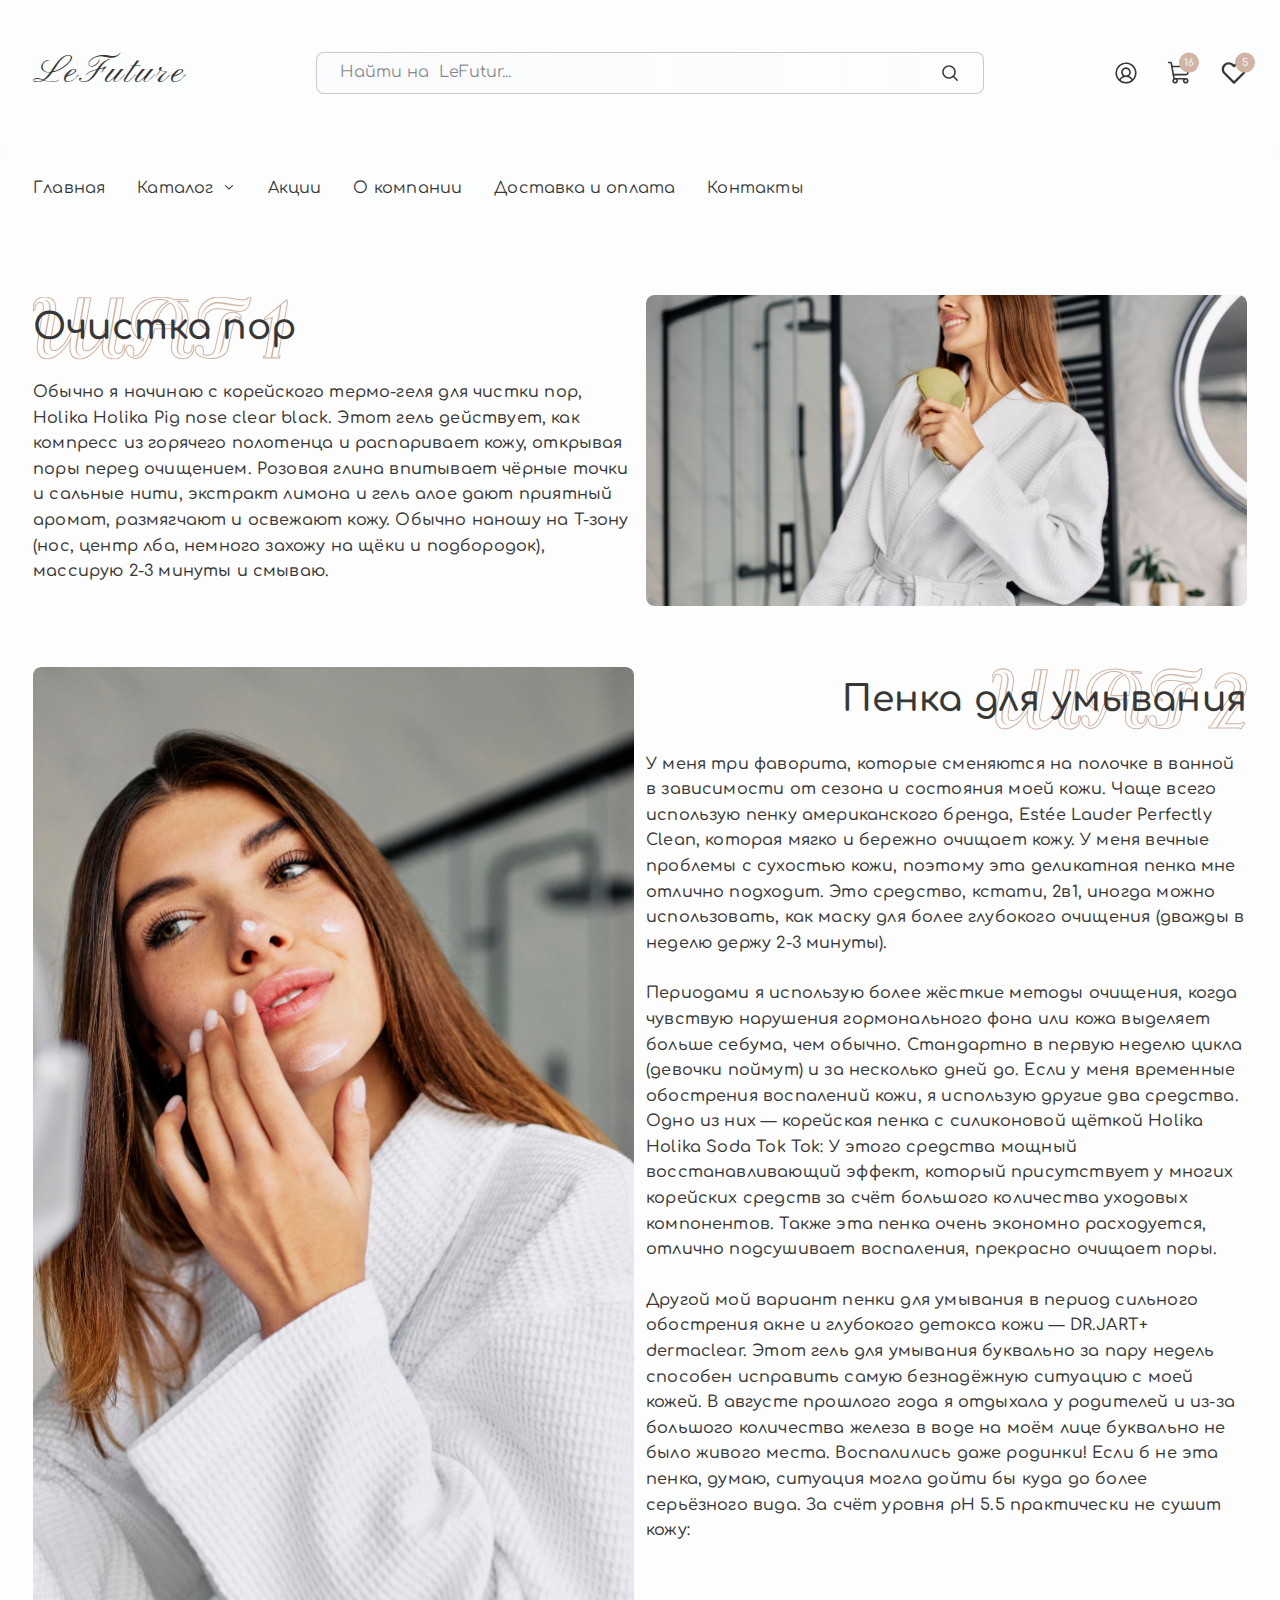
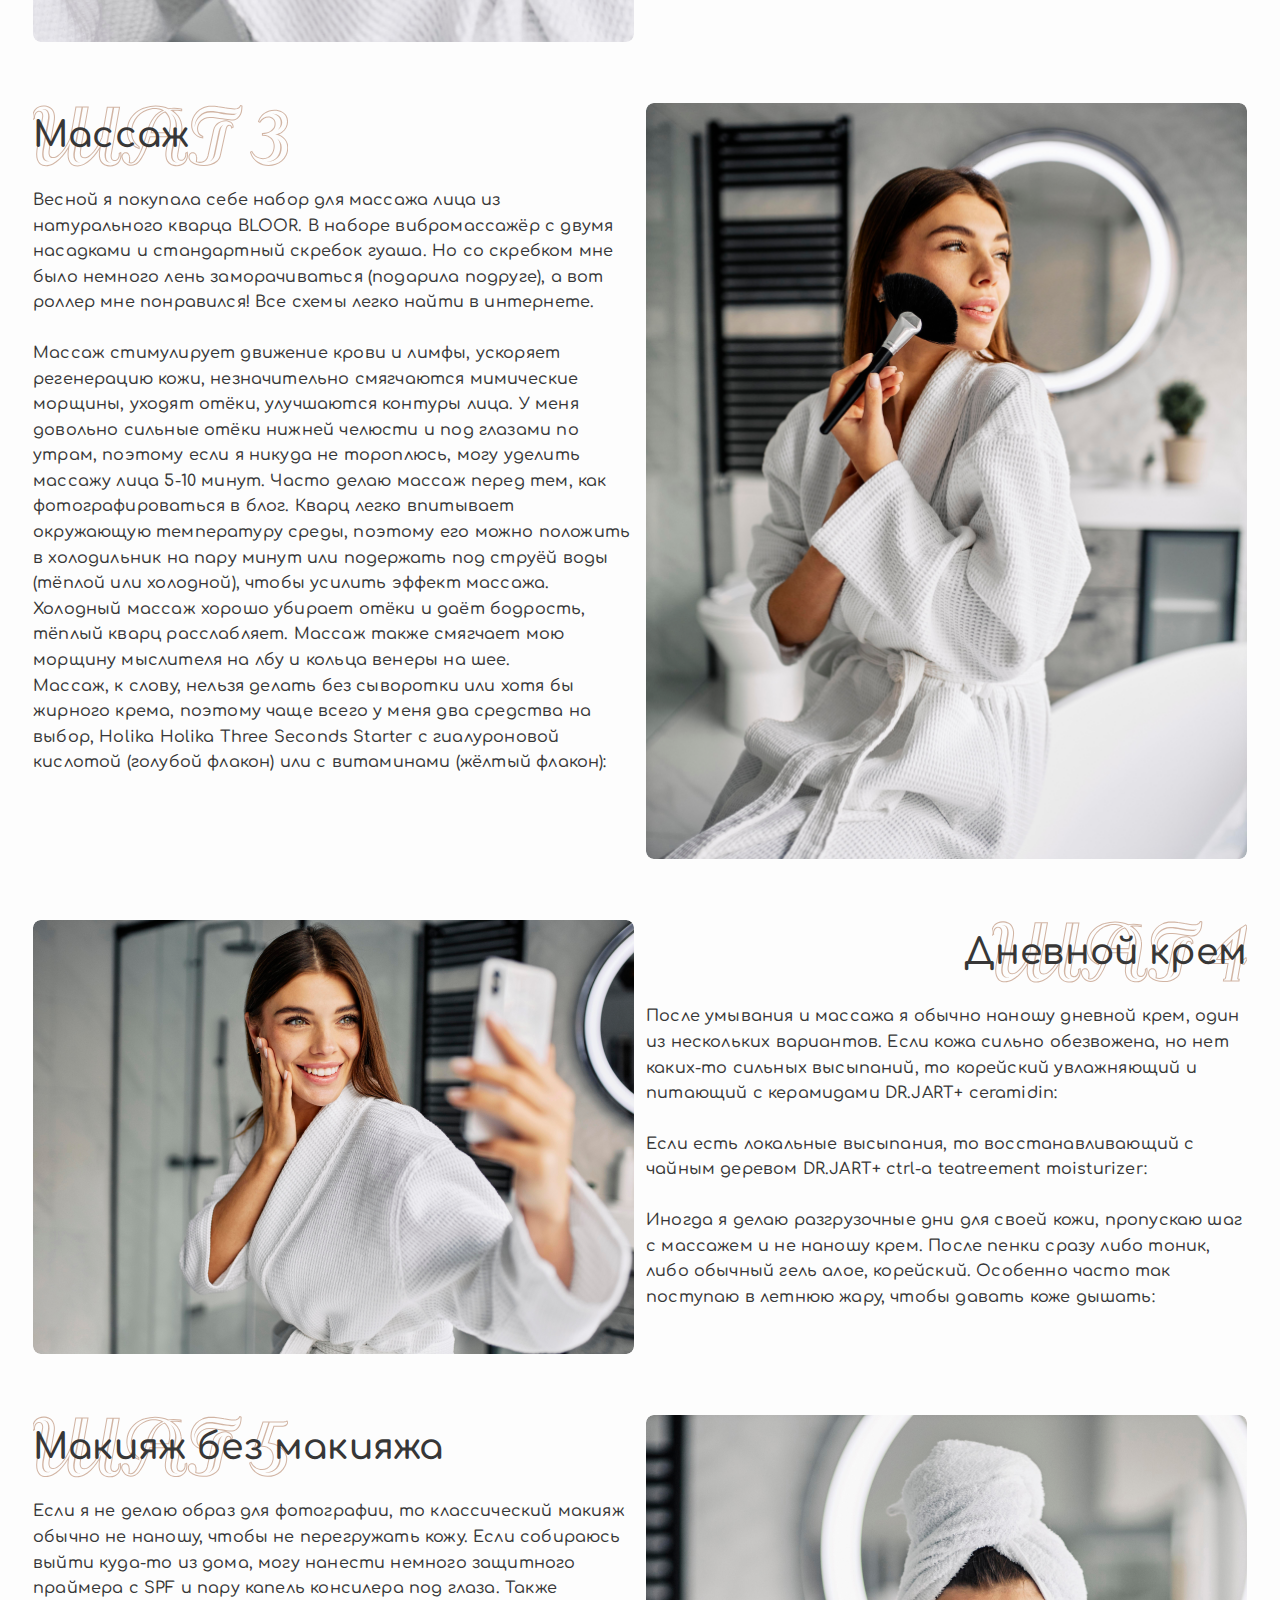
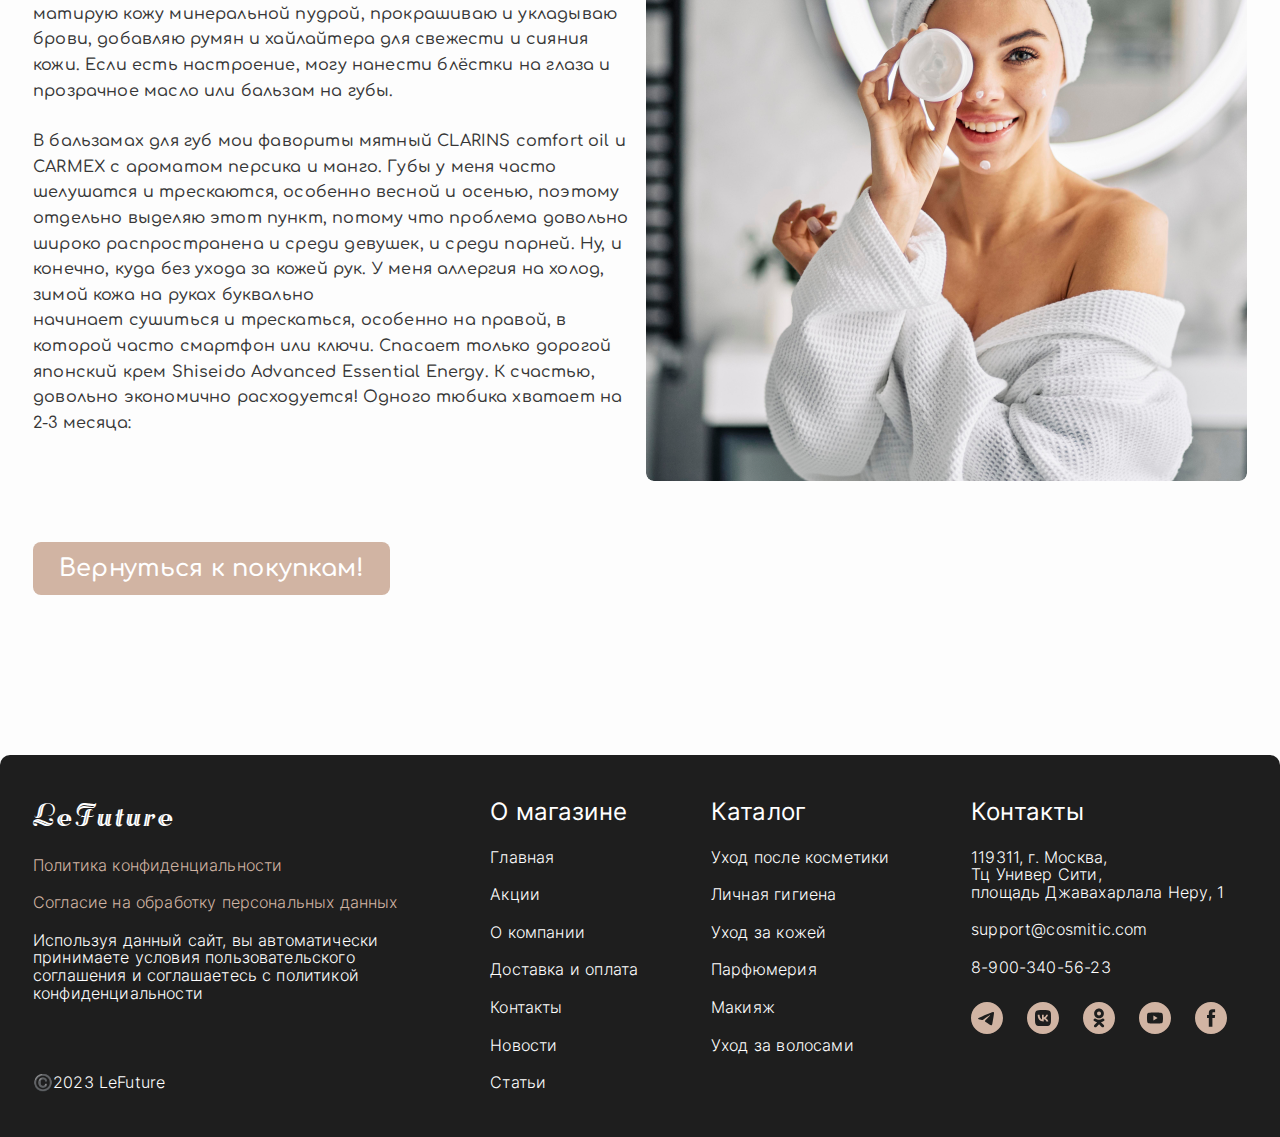
==== commit 6efd34d1: "fix" ====
--- a/pages/aftercare.html
+++ b/pages/aftercare.html
@@ -21,7 +21,7 @@
       <div class="header__top">
         <div class="container">
           <div class="header__top-inner">
-            <a class="logo" href="#">
+            <a class="logo logo--alt" href="#">
               LeFuture
             </a>
             <form class="search" action="">
@@ -32,7 +32,7 @@
                     <svg xmlns="http://www.w3.org/2000/svg" width="20" height="20" viewBox="0 0 20 20" fill="none">
                       <path fill-rule="evenodd" clip-rule="evenodd"
                         d="M3.75 9C3.75 6.1005 6.1005 3.75 9 3.75C11.8995 3.75 14.25 6.1005 14.25 9C14.25 11.8995 11.8995 14.25 9 14.25C6.1005 14.25 3.75 11.8995 3.75 9ZM9 2.25C5.27208 2.25 2.25 5.27208 2.25 9C2.25 12.7279 5.27208 15.75 9 15.75C10.5938 15.75 12.0585 15.1976 13.2133 14.2739L16.7192 17.7799C17.0121 18.0728 17.487 18.0728 17.7799 17.7799C18.0728 17.487 18.0728 17.0121 17.7799 16.7192L14.2739 13.2133C15.1976 12.0585 15.75 10.5938 15.75 9C15.75 5.27208 12.7279 2.25 9 2.25Z"
-                        fill="#0D0D0D" />
+                        fill="#373737" />
                     </svg>
                   </i>
                 </label>
@@ -44,7 +44,7 @@
                   <svg xmlns="http://www.w3.org/2000/svg" viewBox="0 0 26 26" fill="none">
                     <path fill-rule="evenodd" clip-rule="evenodd"
                       d="M17.1117 3.26789C15.1484 2.4375 13 2.4375 13 2.4375C10.8516 2.4375 8.88835 3.26789 8.88835 3.26789C6.99268 4.06969 5.53119 5.53118 5.53119 5.53118C4.06969 6.99268 3.26789 8.88835 3.26789 8.88835C2.4375 10.8516 2.4375 13 2.4375 13C2.4375 15.1484 3.26789 17.1117 3.26789 17.1117C4.06968 19.0073 5.53118 20.4688 5.53118 20.4688C5.6435 20.5811 5.75838 20.6896 5.87477 20.794C5.91734 20.8415 5.9657 20.8842 6.01914 20.9209C7.38164 22.0948 8.88835 22.7321 8.88835 22.7321C10.8516 23.5625 13 23.5625 13 23.5625C15.1484 23.5625 17.1117 22.7321 17.1117 22.7321C18.3135 22.2238 19.3409 21.4502 19.9319 20.9521C20.0179 20.9016 20.0925 20.8366 20.1533 20.761C20.3563 20.5813 20.4688 20.4688 20.4688 20.4688C21.9303 19.0073 22.7321 17.1116 22.7321 17.1116C23.5625 15.1484 23.5625 13 23.5625 13C23.5625 10.8516 22.7321 8.88835 22.7321 8.88835C21.9303 6.99268 20.4688 5.53118 20.4688 5.53118C19.0073 4.06969 17.1117 3.26789 17.1117 3.26789ZM9.52137 21.2355C8.73872 20.9044 8.04333 20.4403 7.53641 20.0517C8.3932 18.7628 9.59973 18.0222 9.59973 18.0222C11.1643 17.0619 13 17.0625 13 17.0625C14.8357 17.0625 16.4003 18.0222 16.4003 18.0222C17.3853 18.6268 18.0795 19.4996 18.4587 20.0632C17.4466 20.8261 16.4786 21.2355 16.4786 21.2355C14.8189 21.9375 13 21.9375 13 21.9375C11.1811 21.9375 9.52137 21.2355 9.52137 21.2355ZM8.74966 16.6373C8.74966 16.6373 9.23938 16.3368 10.0162 16.0366C9.85731 15.9171 9.70186 15.7837 9.55285 15.6346C9.55285 15.6346 8.125 14.2068 8.125 12.1875C8.125 12.1875 8.125 10.1682 9.55285 8.74035C9.55285 8.74035 10.9807 7.3125 13 7.3125C13 7.3125 15.0193 7.3125 16.4471 8.74035C16.4471 8.74035 17.875 10.1682 17.875 12.1875C17.875 12.1875 17.875 14.2068 16.4471 15.6346C16.4471 15.6346 16.28 15.8018 15.9791 16.0218C16.4013 16.1801 16.8335 16.3814 17.2503 16.6373C17.2503 16.6373 18.6121 17.4731 19.6665 18.9386C20.0835 18.453 20.7836 17.5471 21.2355 16.4786C21.2355 16.4786 21.9375 14.8189 21.9375 13C21.9375 13 21.9375 11.1811 21.2355 9.52137C21.2355 9.52137 20.5572 7.91762 19.3198 6.68023C19.3198 6.68023 18.0824 5.44285 16.4786 4.76452C16.4786 4.76452 14.8189 4.0625 13 4.0625C13 4.0625 11.1811 4.0625 9.52137 4.76452C9.52137 4.76452 7.91762 5.44285 6.68023 6.68023C6.68023 6.68023 5.44285 7.91761 4.76452 9.52137C4.76452 9.52137 4.0625 11.1811 4.0625 13C4.0625 13 4.0625 14.8189 4.76452 16.4786C4.76452 16.4786 5.3187 17.7889 6.33899 18.9545C6.83693 18.2585 7.64775 17.3136 8.74966 16.6373ZM15.2981 14.4856C14.3462 15.4375 13 15.4375 13 15.4375C11.6538 15.4375 10.7019 14.4856 10.7019 14.4856C9.75 13.5337 9.75 12.1875 9.75 12.1875C9.75 10.8413 10.7019 9.8894 10.7019 9.8894C11.6538 8.9375 13 8.9375 13 8.9375C14.3462 8.9375 15.2981 9.8894 15.2981 9.8894C16.25 10.8413 16.25 12.1875 16.25 12.1875C16.25 13.5337 15.2981 14.4856 15.2981 14.4856Z"
-                      fill="#0D0D0D" />
+                      fill="#373737" />
                   </svg>
                 </i>
               </a>
@@ -53,16 +53,16 @@
                   <svg xmlns="http://www.w3.org/2000/svg" viewBox="0 0 26 26" fill="none">
                     <path
                       d="M3.46328 1.625H1.625C1.17627 1.625 0.8125 1.98877 0.8125 2.4375C0.8125 2.88623 1.17627 3.25 1.625 3.25H3.45551L6.28968 18.8329C6.35994 19.2192 6.69641 19.5 7.08906 19.5H18.6875C19.1362 19.5 19.5 19.1362 19.5 18.6875C19.5 18.2388 19.1362 17.875 18.6875 17.875H7.76712L5.05544 2.96566C4.95284 2.38827 4.50516 2.00946 4.50516 2.00946C4.05748 1.63065 3.46328 1.625 3.46328 1.625Z"
-                      fill="#0D0D0D" />
+                      fill="#373737" />
                     <path fill-rule="evenodd" clip-rule="evenodd"
                       d="M8.125 17.875C8.125 17.875 9.30292 17.875 10.1358 18.7079C10.1358 18.7079 10.9688 19.5408 10.9688 20.7188C10.9688 20.7188 10.9688 21.8967 10.1358 22.7296C10.1358 22.7296 9.30292 23.5625 8.125 23.5625C8.125 23.5625 6.94708 23.5625 6.11416 22.7296C6.11416 22.7296 5.28125 21.8967 5.28125 20.7188C5.28125 20.7188 5.28125 19.5408 6.11416 18.7079C6.11416 18.7079 6.94708 17.875 8.125 17.875ZM8.125 19.5C8.125 19.5 7.62018 19.5 7.26321 19.857C7.26321 19.857 6.90625 20.2139 6.90625 20.7188C6.90625 20.7188 6.90625 21.2236 7.26321 21.5805C7.26321 21.5805 7.62018 21.9375 8.125 21.9375C8.125 21.9375 8.62982 21.9375 8.98679 21.5805C8.98679 21.5805 9.34375 21.2236 9.34375 20.7188C9.34375 20.7188 9.34375 20.2139 8.98679 19.857C8.98679 19.857 8.62982 19.5 8.125 19.5Z"
-                      fill="#0D0D0D" />
+                      fill="#373737" />
                     <path fill-rule="evenodd" clip-rule="evenodd"
                       d="M18.6875 17.875C18.6875 17.875 19.8654 17.875 20.6983 18.7079C20.6983 18.7079 21.5312 19.5408 21.5312 20.7188C21.5312 20.7188 21.5312 21.8967 20.6983 22.7296C20.6983 22.7296 19.8654 23.5625 18.6875 23.5625C18.6875 23.5625 17.5096 23.5625 16.6767 22.7296C16.6767 22.7296 15.8438 21.8967 15.8438 20.7188C15.8438 20.7188 15.8438 19.5408 16.6767 18.7079C16.6767 18.7079 17.5096 17.875 18.6875 17.875ZM18.6875 19.5C18.6875 19.5 18.1827 19.5 17.8257 19.857C17.8257 19.857 17.4688 20.2139 17.4688 20.7188C17.4688 20.7188 17.4688 21.2236 17.8257 21.5805C17.8257 21.5805 18.1827 21.9375 18.6875 21.9375C18.6875 21.9375 19.1923 21.9375 19.5493 21.5805C19.5493 21.5805 19.9062 21.2236 19.9062 20.7188C19.9062 20.7188 19.9062 20.2139 19.5493 19.857C19.5493 19.857 19.1923 19.5 18.6875 19.5Z"
-                      fill="#0D0D0D" />
+                      fill="#373737" />
                     <path
                       d="M21.9375 5.6875H4.875C4.42627 5.6875 4.0625 6.05127 4.0625 6.5C4.0625 6.94873 4.42627 7.3125 4.875 7.3125H20.9634L19.8991 13.1488C19.8472 13.439 19.6229 13.6262 19.6229 13.6262C19.3985 13.8134 19.1064 13.8125 19.1064 13.8125L6.34766 13.8125C5.89892 13.8125 5.53516 14.1763 5.53516 14.625C5.53516 15.0737 5.89892 15.4375 6.34766 15.4375L19.1014 15.4375C19.9853 15.4402 20.6639 14.8739 20.6639 14.8739C21.3426 14.3077 21.4978 13.4403 21.4978 13.4403L22.7368 6.64577C22.7456 6.59767 22.75 6.54889 22.75 6.5C22.75 6.05127 22.3862 5.6875 21.9375 5.6875Z"
-                      fill="#0D0D0D" />
+                      fill="#373737" />
                   </svg>
                 </i>
                 <p class="icons__num">
@@ -74,7 +74,7 @@
                   <svg xmlns="http://www.w3.org/2000/svg" width="22" height="20" viewBox="0 0 22 20" fill="none">
                     <path fill-rule="evenodd" clip-rule="evenodd"
                       d="M13.1909 1.34769C13.9113 1.05217 14.6836 0.900024 15.4637 0.900024C16.2437 0.900024 17.016 1.05217 17.7365 1.34769C18.4568 1.64315 19.111 2.07609 19.662 2.62165C20.2132 3.16709 20.6503 3.81454 20.9485 4.52692C21.2467 5.2393 21.4001 6.00275 21.4001 6.77368C21.4001 7.54462 21.2467 8.30807 20.9485 9.02045C20.6503 9.73283 20.2132 10.3803 19.662 10.9257L11.6904 18.8171C11.5075 18.9982 11.259 19.1 10.9999 19.1C10.7407 19.1 10.4923 18.9982 10.3093 18.8171L2.3376 10.9256C1.22474 9.82389 0.600098 8.33036 0.600098 6.77368C0.600098 5.21701 1.22474 3.72348 2.3376 2.62181C3.45056 1.52003 4.96073 0.900502 6.53605 0.900502C8.11137 0.900502 9.62154 1.52003 10.7345 2.62181L10.9999 2.88449L11.2651 2.62197C11.265 2.62202 11.2651 2.62191 11.2651 2.62197C11.816 2.07634 12.4705 1.64318 13.1909 1.34769ZM18.2809 3.9801C17.9107 3.61347 17.4713 3.32279 16.988 3.12452C16.5046 2.92626 15.9867 2.82425 15.4637 2.82425C14.9407 2.82425 14.4227 2.92626 13.9393 3.12452C13.456 3.32279 13.0166 3.61347 12.6464 3.9801L11.6904 4.92654C11.5075 5.10764 11.259 5.20942 10.9999 5.20942C10.7407 5.20942 10.4923 5.10764 10.3093 4.92654L9.35344 3.98026C8.60569 3.24003 7.59218 2.82473 6.53605 2.82473C5.47992 2.82473 4.46641 3.24003 3.71866 3.98026C2.9708 4.7206 2.5501 5.72537 2.5501 6.77368C2.5501 7.822 2.9708 8.82677 3.71866 9.56711L10.9999 16.7751L18.2811 9.56711C18.6514 9.20063 18.9456 8.76519 19.1462 8.28588C19.3468 7.80656 19.4501 7.2927 19.4501 6.77368C19.4501 6.25467 19.3468 5.74081 19.1462 5.26149C18.9456 4.78218 18.6513 4.34658 18.2809 3.9801Z"
-                      fill="#0D0D0D" />
+                      fill="#373737" />
                   </svg>
                 </i>
                 <p class="icons__num">
@@ -105,7 +105,7 @@
                       <svg xmlns="http://www.w3.org/2000/svg" width="14" height="14" viewBox="0 0 14 14" fill="none">
                         <path fill-rule="evenodd" clip-rule="evenodd"
                           d="M10.8714 5.22872C11.0764 5.43375 11.0764 5.76616 10.8714 5.97118L7.00015 9.84241L3.12892 5.97118C2.92389 5.76616 2.92389 5.43375 3.12892 5.22872C3.33394 5.02369 3.66635 5.02369 3.87138 5.22872L7.00015 8.35749L10.1289 5.22872C10.3339 5.02369 10.6664 5.02369 10.8714 5.22872Z"
-                          fill="#0D0D0D" />
+                          fill="#373737" />
                       </svg>
                     </i>
                   </a>
@@ -164,13 +164,6 @@
         <div class="content__wrapper">
           <div class="container">
             <div class="content__inner">
-              <!-- <div class="content__icon content__icon--stepOne">
-                <svg xmlns="http://www.w3.org/2000/svg" viewBox="0 0 551 398" fill="none">
-                  <path
-                    d="M549.212 381.446C550.233 380.517 550.308 378.936 549.38 377.914L534.243 361.267C533.315 360.245 531.733 360.17 530.712 361.099C529.69 362.028 529.615 363.609 530.544 364.63L543.998 379.428L529.2 392.883C528.179 393.812 528.104 395.393 529.032 396.414C529.961 397.436 531.542 397.511 532.564 396.582L549.212 381.446ZM0.925719 16.8839C103.773 5.41291 246.284 -1.37483 339.957 15.3752C363.357 19.5594 383.588 25.1929 399.348 32.5235C415.141 39.8697 426.165 48.7898 431.581 59.3841C436.93 69.8491 437.031 82.3977 430.024 97.6177C422.98 112.918 408.807 130.76 385.878 151.432L389.226 155.145C412.383 134.268 427.115 115.891 434.565 99.7087C442.053 83.4458 442.238 69.2476 436.033 57.1083C429.894 45.0983 417.724 35.5566 401.457 27.99C385.156 20.4078 364.46 14.6774 340.837 10.4532C246.416 -6.43057 103.303 0.434329 0.371486 11.9147L0.925719 16.8839ZM385.878 151.432C339.652 193.106 317.928 228.145 313.999 257.561C310.032 287.254 324.252 310.576 348.111 328.446C371.893 346.257 405.488 358.872 441.125 367.427C476.806 375.993 514.752 380.54 547.411 382.093L547.649 377.099C515.239 375.558 477.611 371.044 442.292 362.565C406.928 354.075 374.097 341.661 351.108 324.444C328.197 307.284 315.301 285.576 318.955 258.223C322.646 230.593 343.279 196.568 389.226 155.145L385.878 151.432Z"
-                    fill="#CA354F" fill-opacity="0.5" />
-                </svg>
-              </div> -->
               <div class="content__item">
                 <h2 class="content__title title">
                   Очистка пор
@@ -188,13 +181,6 @@
               <img class="content__img" src="../assets/images/content/1.png" alt="">
             </div>
             <div class="content__inner content__inner--alt">
-              <!-- <div class="content__icon content__icon--stepTwo">
-                <svg xmlns="http://www.w3.org/2000/svg" viewBox="0 0 1105 1060" fill="none">
-                  <path
-                    d="M0.509048 1054.79C0.391688 1056.16 1.41179 1057.37 2.7875 1057.49L25.2061 1059.4C26.5818 1059.52 27.7922 1058.5 27.9095 1057.12C28.0269 1055.75 27.0068 1054.54 25.6311 1054.42L5.70345 1052.72L7.40344 1032.79C7.5208 1031.42 6.5007 1030.21 5.12498 1030.09C3.74927 1029.97 2.53889 1030.99 2.42153 1032.37L0.509048 1054.79ZM967.631 1.79802C1021.09 160.519 1083.4 402.215 1096.63 611.483C1103.25 716.14 1097.57 812.453 1072.54 886.171C1047.53 959.808 1003.35 1010.59 932.997 1025.05L934.003 1029.95C1006.65 1015.01 1051.9 962.488 1077.27 887.779C1102.62 813.151 1108.25 716.077 1101.62 611.167C1088.35 401.301 1025.91 159.147 972.369 0.201976L967.631 1.79802ZM932.997 1025.05C747.036 1063.28 602.901 1051.75 509.133 1029.02L507.954 1033.88C602.467 1056.79 747.349 1068.32 934.003 1029.95L932.997 1025.05ZM287.756 982.978C237.588 983.371 182.062 987.407 131.093 998.057C80.1739 1008.7 33.5387 1025.99 1.38889 1053.09L4.61111 1056.91C35.8344 1030.6 81.5227 1013.52 132.116 1002.95C182.659 992.39 237.834 988.37 287.795 987.977L287.756 982.978ZM509.133 1029.02C490.886 1024.59 472.689 1019.48 454.444 1014.29C436.212 1009.1 417.927 1003.85 399.572 999.162C362.862 989.793 325.729 982.679 287.756 982.978L287.795 987.977C325.139 987.684 361.791 994.68 398.336 1004.01C416.609 1008.67 434.819 1013.91 453.076 1019.1C471.319 1024.28 489.602 1029.43 507.954 1033.88L509.133 1029.02Z"
-                    fill="#CA354F" fill-opacity="0.5" />
-                </svg>
-              </div> -->
               <div class="content__item">
                 <h2 class="content__title title">
                   Пенка для умывания
@@ -228,13 +214,6 @@
               <img class="content__img" src="../assets/images/content/2.png" alt="">
             </div>
             <div class="content__inner">
-              <!-- <div class="content__icon content__icon--stepThree">
-                <svg xmlns="http://www.w3.org/2000/svg" viewBox="0 0 954 918" fill="none">
-                  <path
-                    d="M953.239 825.296C954.231 824.335 954.256 822.753 953.296 821.761L937.642 805.598C936.682 804.607 935.099 804.581 934.107 805.542C933.116 806.502 933.09 808.085 934.051 809.077L947.965 823.443L933.598 837.358C932.607 838.318 932.581 839.901 933.542 840.893C934.502 841.884 936.085 841.91 937.077 840.949L953.239 825.296ZM4.00356 0.364213C-6.41976 191.987 5.58874 465.799 75.6802 664.158C110.717 763.313 160.414 844.037 229.494 885.987C298.773 928.057 386.977 930.806 498.118 875.236L495.882 870.764C385.822 925.794 299.51 922.655 232.09 881.713C164.471 840.651 115.287 761.237 80.3945 662.492C10.6277 465.051 -1.41382 192.013 8.99618 0.635787L4.00356 0.364213ZM498.118 875.236C636.364 806.113 722.035 768.343 775.731 750.569C802.594 741.677 821.275 737.852 834.445 737.537C847.554 737.224 854.893 740.388 859.514 745.174C864.267 750.096 866.558 757.115 868.682 765.549C870.758 773.791 872.656 783.324 876.894 792.166C881.193 801.138 887.917 809.485 899.659 815.639C911.33 821.756 927.796 825.621 951.46 826L951.54 821C928.329 820.629 912.717 816.838 901.98 811.211C891.314 805.62 885.299 798.136 881.403 790.006C877.445 781.747 875.692 772.908 873.531 764.328C871.418 755.939 868.89 747.685 863.111 741.701C857.201 735.581 848.298 732.205 834.326 732.539C820.416 732.871 801.179 736.878 774.16 745.822C720.09 763.72 634.136 801.637 495.882 870.764L498.118 875.236Z"
-                    fill="#CA354F" fill-opacity="0.5" />
-                </svg>
-              </div> -->
               <div class="content__item">
                 <h2 class="content__title title">
                   Массаж
@@ -263,13 +242,6 @@
               <img class="content__img" src="../assets/images/content/3.png" alt="">
             </div>
             <div class="content__inner content__inner--alt">
-              <!-- <div class="content__icon content__icon--stepFour">
-                <svg xmlns="http://www.w3.org/2000/svg" viewBox="0 0 1018 517" fill="none">
-                  <path
-                    d="M314 490L314.826 487.64L314.79 487.628L314.753 487.616L314 490ZM0.0216501 509.172C-0.159666 510.54 0.802944 511.797 2.1717 511.978L24.4768 514.933C25.8456 515.114 27.1022 514.152 27.2835 512.783C27.4648 511.414 26.5022 510.158 25.1335 509.976L5.30665 507.35L7.93306 487.523C8.11437 486.154 7.15176 484.898 5.78301 484.716C4.41425 484.535 3.15767 485.498 2.97636 486.867L0.0216501 509.172ZM809.961 4.47028C878.352 57.885 963.503 143.9 997.354 228.454C1014.26 270.675 1018.25 312.21 1001.38 349.114C984.504 386.021 946.504 418.872 878.163 443.144L879.837 447.856C948.896 423.328 988.284 389.779 1005.92 351.193C1023.57 312.602 1019.19 269.55 1002 226.596C967.647 140.8 881.648 54.115 813.039 0.529721L809.961 4.47028ZM878.163 443.144C603.833 540.577 388.057 513.263 314.826 487.64L313.174 492.36C387.61 518.404 604.567 545.623 879.837 447.856L878.163 443.144ZM314.753 487.616C280.805 476.887 224.487 465.012 165.672 464.2C106.921 463.389 45.2397 473.61 0.979686 507.515L4.02031 511.485C46.9603 478.59 107.279 468.394 165.603 469.2C223.863 470.004 279.695 481.78 313.247 492.384L314.753 487.616Z"
-                    fill="#CA354F" fill-opacity="0.5" />
-                </svg>
-              </div> -->
               <div class="content__item">
                 <h2 class="content__title title">
                   Дневной крем
@@ -333,7 +305,7 @@
       <div class="container">
         <div class="footer__inner">
           <div class="footer__info">
-            <a class="logo" href="#">
+            <a class="logo logo--white" href="#">
               LeFuture
             </a>
             <a class="footer__info-link" href="#">
@@ -419,42 +391,42 @@
                 <svg xmlns="http://www.w3.org/2000/svg" width="32" height="32" viewBox="0 0 32 32" fill="none">
                   <path fill-rule="evenodd" clip-rule="evenodd"
                     d="M16 32C7.16344 32 0 24.8366 0 16C0 7.16344 7.16344 0 16 0C24.8366 0 32 7.16344 32 16C32 24.8366 24.8366 32 16 32ZM16.6919 12.0074C15.2589 12.6034 12.3949 13.8371 8.09992 15.7083C7.40248 15.9856 7.03714 16.257 7.00388 16.5223C6.94767 16.9706 7.50915 17.1472 8.27374 17.3876C8.37774 17.4203 8.4855 17.4542 8.59598 17.4901C9.34822 17.7346 10.3601 18.0207 10.8862 18.0321C11.3633 18.0424 11.8959 17.8457 12.4839 17.4419C16.4968 14.7331 18.5683 13.3639 18.6983 13.3344C18.7901 13.3136 18.9172 13.2874 19.0034 13.3639C19.0895 13.4405 19.0811 13.5855 19.0719 13.6244C19.0163 13.8615 16.8123 15.9106 15.6717 16.971C15.3161 17.3015 15.0639 17.536 15.0124 17.5896C14.8969 17.7096 14.7791 17.823 14.666 17.9321C13.9672 18.6058 13.4431 19.111 14.695 19.936C15.2967 20.3325 15.7781 20.6603 16.2584 20.9874C16.7829 21.3446 17.306 21.7009 17.9829 22.1446C18.1554 22.2576 18.3201 22.375 18.4805 22.4894C19.0909 22.9246 19.6393 23.3155 20.3168 23.2532C20.7105 23.217 21.1172 22.8468 21.3237 21.7427C21.8118 19.1335 22.7712 13.4801 22.9929 11.1505C23.0123 10.9464 22.9879 10.6851 22.9683 10.5705C22.9486 10.4558 22.9076 10.2924 22.7586 10.1715C22.582 10.0283 22.3095 9.99805 22.1877 10.0001C21.6335 10.01 20.7834 10.3056 16.6919 12.0074Z"
-                    fill="#CA354F" />
+                    fill="#D1B4A3" />
                 </svg>
               </a>
               <a class="socials__icon" href="#">
                 <svg xmlns="http://www.w3.org/2000/svg" width="32" height="32" viewBox="0 0 32 32" fill="none">
                   <path
                     d="M10.6987 12.8693C10.784 17.0293 12.864 19.5253 16.512 19.5253H16.7253V17.1467C18.064 17.28 19.0773 18.2613 19.4827 19.5253H21.376C21.1818 18.8071 20.8376 18.1381 20.366 17.5626C19.8943 16.9872 19.3061 16.5182 18.64 16.1866C19.2369 15.8232 19.7524 15.3405 20.1543 14.7688C20.5563 14.1971 20.836 13.5487 20.976 12.864H19.2587C18.8853 14.1866 17.776 15.3867 16.7253 15.4986V12.8693H15.0027V17.4773C13.936 17.2106 12.592 15.92 12.5333 12.8693H10.6987Z"
-                    fill="#CA354F" />
+                    fill="#D1B4A3" />
                   <path fill-rule="evenodd" clip-rule="evenodd"
                     d="M16 0C24.8366 0 32 7.16344 32 16C32 24.8366 24.8366 32 16 32C7.16344 32 0 24.8366 0 16C0 7.16344 7.16344 0 16 0ZM8 15.68C8 12.0587 8 10.2507 9.12 9.12C10.256 8 12.064 8 15.68 8H16.32C19.9413 8 21.7493 8 22.88 9.12C24 10.256 24 12.064 24 15.68V16.32C24 19.9413 24 21.7493 22.88 22.88C21.744 24 19.936 24 16.32 24H15.68C12.0587 24 10.2507 24 9.12 22.88C8 21.744 8 19.936 8 16.32V15.68Z"
-                    fill="#CA354F" />
+                    fill="#D1B4A3" />
                 </svg>
               </a>
               <a class="socials__icon" href="#">
                 <svg xmlns="http://www.w3.org/2000/svg" width="32" height="32" viewBox="0 0 32 32" fill="none">
                   <path
                     d="M16.0309 9.46052C17.1335 9.46052 18.0329 10.3592 18.0329 11.4608C18.0329 12.5624 17.1335 13.461 16.0309 13.461C14.9285 13.461 14.0291 12.5624 14.0291 11.4608C14 10.3592 14.8995 9.46052 16.0309 9.46052Z"
-                    fill="#CA354F" />
+                    fill="#D1B4A3" />
                   <path fill-rule="evenodd" clip-rule="evenodd"
                     d="M16 0C7.16344 0 0 7.15754 0 15.9868C0 24.8161 7.16344 31.9736 16 31.9736C24.8366 31.9736 32 24.8161 32 15.9868C32 7.15754 24.8366 0 16 0ZM16.0309 16.302C18.7003 16.302 20.8763 14.1278 20.8763 11.4608C20.8763 8.79376 18.7003 6.61954 16.0309 6.61954C13.3327 6.61954 11.1567 8.79376 11.1567 11.4608C11.1567 14.1278 13.3327 16.302 16.0309 16.302ZM17.9749 20.2737C18.9613 20.0417 19.9188 19.6649 20.7892 19.1141C21.4565 18.7082 21.6596 17.8096 21.2244 17.1428C20.8183 16.476 19.9188 16.2731 19.2515 16.708C17.2785 17.9545 14.6964 17.9545 12.7235 16.708C12.0562 16.3022 11.1858 16.476 10.7506 17.1428C10.3734 17.8096 10.5765 18.6793 11.2438 19.0851C12.1142 19.6359 13.0716 20.0127 14.0581 20.2446L11.3599 22.9407C10.8086 23.4916 10.8086 24.3902 11.3599 24.941C11.65 25.2309 11.9982 25.3468 12.3753 25.3468C12.7525 25.3468 13.1007 25.2019 13.3908 24.941L16.06 22.2739L18.7293 24.941C19.2805 25.4918 20.18 25.4918 20.7312 24.941C21.2824 24.3902 21.2824 23.4916 20.7312 22.9407L17.9749 20.2737Z"
-                    fill="#CA354F" />
+                    fill="#D1B4A3" />
                 </svg>
               </a>
               <a class="socials__icon" href="#">
                 <svg xmlns="http://www.w3.org/2000/svg" width="32" height="32" viewBox="0 0 32 32" fill="none">
-                  <path d="M18.6 16L14.4 13.6V18.4L18.6 16Z" fill="#CA354F" />
+                  <path d="M18.6 16L14.4 13.6V18.4L18.6 16Z" fill="#D1B4A3" />
                   <path fill-rule="evenodd" clip-rule="evenodd"
                     d="M0 16C0 7.16344 7.16344 0 16 0C24.8366 0 32 7.16344 32 16C32 24.8366 24.8366 32 16 32C7.16344 32 0 24.8366 0 16ZM22.2 10.7C22.9 10.9 23.4 11.4 23.6 12.1C24 13.4 24 16 24 16C24 16 24 18.6 23.7 19.9C23.5 20.6 23 21.1 22.3 21.3C21 21.6 16 21.6 16 21.6C16 21.6 10.9 21.6 9.7 21.3C9 21.1 8.5 20.6 8.3 19.9C8 18.6 8 16 8 16C8 16 8 13.4 8.2 12.1C8.4 11.4 8.90001 10.9 9.60001 10.7C10.9 10.4 15.9 10.4 15.9 10.4C15.9 10.4 21 10.4 22.2 10.7Z"
-                    fill="#CA354F" />
+                    fill="#D1B4A3" />
                 </svg>
               </a>
               <a class="socials__icon" href="#">
                 <svg xmlns="http://www.w3.org/2000/svg" width="32" height="32" viewBox="0 0 32 32" fill="none">
                   <path fill-rule="evenodd" clip-rule="evenodd"
                     d="M16 0C7.16344 0 0 7.16344 0 16C0 24.8366 7.16344 32 16 32C24.8366 32 32 24.8366 32 16C32 7.16344 24.8366 0 16 0ZM17.401 16.0361V24.741H13.7994V16.0365H12V13.0367H13.7994V11.2357C13.7994 8.78853 14.8154 7.33333 17.7021 7.33333H20.1054V10.3334H18.6032C17.4795 10.3334 17.4051 10.7526 17.4051 11.535L17.401 13.0364H20.1224L19.804 16.0361H17.401Z"
-                    fill="#CA354F" />
+                    fill="#D1B4A3" />
                 </svg>
               </a>
             </div>
@@ -463,7 +435,6 @@
       </div>
     </footer>
 
-
   </div>
 
   <script src="https://api-maps.yandex.ru/2.1/?lang=ru_RU"></script>
--- a/styles/css/style.css
+++ b/styles/css/style.css
@@ -1 +1 @@
-@font-face{font-family:"Inter";font-weight:300;font-style:normal;src:url("../../assets/fonts/Inter-Light.woff") format("woff"),url("../../assets/fonts/Inter-Light.woff2") format("woff2");font-display:swap}@font-face{font-family:"Inter";font-weight:400;font-style:normal;src:url("../../assets/fonts/Inter-Regular.woff") format("woff"),url("../../assets/fonts/Inter-Regular.woff2") format("woff2");font-display:swap}@font-face{font-family:"Inter";font-weight:500;font-style:normal;src:url("../../assets/fonts/Inter-Medium.woff") format("woff"),url("../../assets/fonts/Inter-Medium.woff2") format("woff2");font-display:swap}@font-face{font-family:"Inter";font-weight:600;font-style:normal;src:url("../../assets/fonts/Inter-SemiBold.woff") format("woff"),url("../../assets/fonts/Inter-SemiBold.woff2") format("woff2");font-display:swap}@font-face{font-family:"Inter";font-weight:800;font-style:normal;src:url("../../assets/fonts/Inter-ExtraBold.woff") format("woff"),url("../../assets/fonts/Inter-ExtraBold.woff2") format("woff2");font-display:swap}@font-face{font-family:"Rhythm and Jazz Decor";font-weight:400;font-style:normal;src:url("../../assets/fonts/Rhythm-and-Jazz-Decor.woff") format("woff"),url("../../assets/fonts/Rhythm-and-Jazz-Decor.woff2") format("woff2");font-display:swap}*,*::after,*::before{box-sizing:border-box;margin:0;padding:0;border:0;-webkit-tap-highlight-color:rgba(0,0,0,0)}ul{list-style:none}img{width:100%;display:block}input{outline:none}input,button{font:inherit}fieldset{padding:0}a{text-decoration:none}html,body{height:100%}body{background-color:#fdfdfd;font-family:"Inter";font-weight:400;font-size:16px;color:#000;line-height:160%;letter-spacing:.18px}@media(min-width: 992px){body{font-size:calc(0.0069444444*100vw + 9.1111111111px)}}@media(min-width: 1280px){body{font-size:18px}}body.no-scroll{overflow-y:hidden}.wrapper{min-width:320px;min-height:100%;display:flex;flex-direction:column}.main{flex-grow:1}.container{width:962px;width:100%;max-width:1244px;margin:0 auto;padding-left:15px;padding-right:15px}@media(min-width: 992px){.container{width:calc(0.9791666667*100vw + -9.3333333333px)}}@media(min-width: 1280px){.container{width:1244px}}@media screen and (max-width: 992px){.container{max-width:720px}}@media screen and (max-width: 768px){.container{max-width:540px}}@media screen and (max-width: 576px){.container{max-width:none}}.title{font-size:24px;color:#000;font-weight:600;line-height:1.8}@media(min-width: 992px){.title{font-size:calc(0.0416666667*100vw + -17.3333333333px)}}@media(min-width: 1280px){.title{font-size:36px}}.title--alt{font-weight:500}.title--line{position:relative;width:-moz-fit-content;width:fit-content}.title--line::after{content:"";position:absolute;bottom:6px;left:-2px;width:101%;height:15px;background-color:#a8c8ff;z-index:-1}@media(min-width: 992px){.title--line::after{bottom:calc(0.0104166667*100vw + -4.3333333333px)}}@media(min-width: 1280px){.title--line::after{bottom:9px}}@media(min-width: 992px){.title--line::after{height:calc(0.0277777778*100vw + -12.5555555556px)}}@media(min-width: 1280px){.title--line::after{height:23px}}[class$=__icon]{display:flex;align-items:center;justify-content:center}@media(max-width: 992px){.container{width:100%}}.header__top{padding-top:30px;padding-bottom:35px;background-color:#a8c8ff;box-shadow:0px 0px 10.6px 0px rgba(0,0,0,.07)}@media(min-width: 992px){.header__top{padding-top:calc(0.0763888889*100vw + -45.7777777778px)}}@media(min-width: 1280px){.header__top{padding-top:52px}}@media(min-width: 992px){.header__top{padding-bottom:calc(0.0763888889*100vw + -40.7777777778px)}}@media(min-width: 1280px){.header__top{padding-bottom:57px}}.header__top-inner{display:flex;align-items:center;justify-content:space-between;gap:15px}.header__bottom{padding-top:15px;padding-bottom:15px;border-radius:8px;background:#f8f8f8}@media(min-width: 992px){.header__bottom{padding-top:calc(0.0347222222*100vw + -19.4444444444px)}}@media(min-width: 1280px){.header__bottom{padding-top:25px}}@media(min-width: 992px){.header__bottom{padding-bottom:calc(0.0347222222*100vw + -19.4444444444px)}}@media(min-width: 1280px){.header__bottom{padding-bottom:25px}}.header__bottom-inner{display:flex;align-items:center;justify-content:space-between}@media(max-width: 992px){.header__bottom{padding:0}}@media(max-width: 576px){.header__top{padding:20px 0}.header__top-inner{display:grid;grid-template-columns:1fr 1fr 18px}.header__top .search{grid-area:2/1/3/4}.header__top .icons{margin-left:auto;margin-right:5px}}.menu__list{display:flex;align-items:center;gap:20px}@media(min-width: 992px){.menu__list{gap:calc(0.0416666667*100vw + -21.3333333333px)}}@media(min-width: 1280px){.menu__list{gap:32px}}.menu__item.accordion--active .menu__link{color:#ca354f}.menu__item.accordion--active .menu__link::after{width:100%}.menu__item.accordion--active .menu__icon svg{transform:rotateX(-180deg)}.menu__item.accordion--active .menu__icon svg path{fill:#ca354f}.menu__link{position:relative;display:flex;align-items:center;gap:4px;color:#0d0d0d;border-bottom:2px solid rgba(0,0,0,0);transition:color .23s ease-in-out}@media(min-width: 992px){.menu__link{gap:calc(0.0138888889*100vw + -9.7777777778px)}}@media(min-width: 1280px){.menu__link{gap:8px}}.menu__link::after{content:"";position:absolute;bottom:0;left:50%;transform:translateX(-50%);background-color:#ca354f;width:0;height:2px;border-radius:25px;transition:width .23s ease-in-out}.menu__link:hover{color:#ca354f}.menu__link:hover::after{width:100%}.menu__link:hover .menu__icon svg path{fill:#ca354f}.menu__icon svg{transition:transform .23s ease-in-out}.menu__icon svg path{transition:fill .23s ease-in-out}.menu__dropdown{background-color:#efefef;border-radius:25px;padding:10px}.menu__dropdown-item{white-space:nowrap}.menu__dropdown-link{color:#0d0d0d;border-bottom:2px solid rgba(0,0,0,0);transition:color .23s ease-in-out}.menu__dropdown-link:hover{color:#ca354f}@media(max-width: 992px){.menu{position:absolute;top:0px;left:0;width:50%;height:100vh;transform:translateX(-200%);flex-direction:column;padding:20px 20px 20px 20px;background-color:#efefef;opacity:0;visibility:hidden;z-index:-1;flex-shrink:unset;transition:transform .23s ease-in-out,opacity .23s ease-in-out,visibility .23s ease-in-out,z-index .23s ease-in-out;overflow-y:auto}.menu__list{flex-direction:column}.menu--active{opacity:1;visibility:visible;z-index:3;transform:translateX(0%);transition:transform .23s ease-in-out,opacity .23s ease-in-out,visibility .23s ease-in-out,z-index .23s ease-in-out;justify-content:unset}.menu__item{width:100%}.menu__item.accordion--active .menu__link{color:#0d0d0d}.menu__item.accordion--active .menu__icon svg path{fill:#0d0d0d}.menu__item.accordion .accordion__content{position:static}.menu__link{width:100%}.menu__link::after{content:none}.menu__link:hover{color:#0d0d0d}.menu__link:hover .menu__icon svg path{fill:#0d0d0d}.menu__dropdown{padding:0}}@media(max-width: 576px){.menu{width:100%}}.burger{display:none}@media(max-width: 992px){.burger{min-width:18px;min-height:18px;display:flex;align-items:center;position:relative;background:rgba(0,0,0,0);z-index:5;border-radius:50%;cursor:pointer}.burger__line{display:block;width:18px;height:2px;border-radius:3px;background:#344054;transition:all .35s ease-in-out}.burger__line::before,.burger__line::after{content:"";width:18px;height:2px;position:absolute;left:0;background:#344054;border-radius:3px;transition:all .35s ease-in-out}.burger__line::before{transform:translateY(-6px)}.burger__line::after{transform:translateY(6px)}.burger--active .burger__line{width:0;background:rgba(0,0,0,0)}.burger--active .burger__line::before{transform:rotate(45deg)}.burger--active .burger__line::after{transform:rotate(-45deg)}}.logo{width:-moz-fit-content;width:fit-content;color:#0d0d0d;font-family:"Rhythm and Jazz Decor";font-size:32px;font-size:28px;font-weight:400;line-height:1;letter-spacing:3.2px}@media(min-width: 992px){.logo{font-size:calc(0.0138888889*100vw + 14.2222222222px)}}@media(min-width: 1280px){.logo{font-size:32px}}.search{width:100%;max-width:668px}.search__label{display:flex;padding:7px 23px;border-radius:8px;background-color:#fff}.search__input{width:100%}.search__input::-webkit-input-placeholder{color:rgba(13,13,13,.5);font-variant-numeric:lining-nums proportional-nums;font-size:16px;font-size:14px;line-height:175%}@media(min-width: 992px){.search__input::-webkit-input-placeholder{font-size:calc(0.0069444444*100vw + 7.1111111111px)}}@media(min-width: 1280px){.search__input::-webkit-input-placeholder{font-size:16px}}.search__input::-moz-placeholder{color:rgba(13,13,13,.5);font-variant-numeric:lining-nums proportional-nums;font-size:16px;font-size:14px;line-height:175%}@media(min-width: 992px){.search__input::-moz-placeholder{font-size:calc(0.0069444444*100vw + 7.1111111111px)}}@media(min-width: 1280px){.search__input::-moz-placeholder{font-size:16px}}.search__input:-ms-input-placeholder{color:rgba(13,13,13,.5);font-variant-numeric:lining-nums proportional-nums;font-size:16px;font-size:14px;line-height:175%}@media(min-width: 992px){.search__input:-ms-input-placeholder{font-size:calc(0.0069444444*100vw + 7.1111111111px)}}@media(min-width: 1280px){.search__input:-ms-input-placeholder{font-size:16px}}.search__input::-ms-input-placeholder{color:rgba(13,13,13,.5);font-variant-numeric:lining-nums proportional-nums;font-size:16px;font-size:14px;line-height:175%}@media(min-width: 992px){.search__input::-ms-input-placeholder{font-size:calc(0.0069444444*100vw + 7.1111111111px)}}@media(min-width: 1280px){.search__input::-ms-input-placeholder{font-size:16px}}.search__input::-moz-placeholder{color:rgba(13,13,13,.5);font-variant-numeric:lining-nums proportional-nums;font-size:16px;font-size:14px;line-height:175%}.search__input::placeholder{color:rgba(13,13,13,.5);font-variant-numeric:lining-nums proportional-nums;font-size:16px;font-size:14px;line-height:175%}@media(min-width: 992px){.search__input::-moz-placeholder{font-size:calc(0.0069444444*100vw + 7.1111111111px)}.search__input::placeholder{font-size:calc(0.0069444444*100vw + 7.1111111111px)}}@media(min-width: 1280px){.search__input::-moz-placeholder{font-size:16px}.search__input::placeholder{font-size:16px}}.icons{display:flex;align-items:center;gap:10px}@media(min-width: 992px){.icons{gap:calc(0.0625*100vw + -52px)}}@media(min-width: 1280px){.icons{gap:28px}}.icons__box{position:relative;cursor:pointer}.icons__num{position:absolute;display:flex;align-items:center;justify-content:center;top:-2px;right:-1px;color:#f5f5f5;font-variant-numeric:lining-nums proportional-nums;font-size:10px;font-weight:700;line-height:1;z-index:1}.icons__num::after{content:"";position:absolute;top:50%;left:50%;transform:translate(-50%, -50%);width:20px;height:20px;background-color:#ca354f;border:1px solid #000;border-radius:50%;z-index:-1}.icons__icon svg{width:26px;height:26px}.accordion{position:relative}.accordion__content{position:absolute;left:0px;top:100%;width:-moz-fit-content;width:fit-content;max-height:0;z-index:5;overflow:hidden;max-height:0;transition:max-height .23s ease-in-out}.socials{display:flex;align-items:center;gap:15px}@media(min-width: 992px){.socials{gap:calc(0.03125*100vw + -16px)}}@media(min-width: 1280px){.socials{gap:24px}}.top__wrapper{position:relative;background-color:#a8c8ff;overflow-x:hidden}.top__bg{position:absolute;top:0;left:0;-o-object-fit:cover;object-fit:cover;height:100%;pointer-events:none}.top__inner{position:relative;display:grid;grid-template-columns:repeat(2, 1fr);gap:6px;z-index:1}.top__item{padding-top:35px;width:400px}@media(min-width: 992px){.top__item{padding-top:calc(0.1111111111*100vw + -75.2222222222px)}}@media(min-width: 1280px){.top__item{padding-top:67px}}@media(min-width: 992px){.top__item{width:calc(1.0694444444*100vw + -660.8888888889px)}}@media(min-width: 1280px){.top__item{width:708px}}.top__item-title{color:#0d0d0d;font-variant-numeric:lining-nums proportional-nums;font-size:30px;font-weight:800;line-height:1.3;letter-spacing:.51px;margin-bottom:10px;text-wrap:balance}@media(min-width: 992px){.top__item-title{font-size:calc(0.0729166667*100vw + -42.3333333333px)}}@media(min-width: 1280px){.top__item-title{font-size:51px}}@media(min-width: 992px){.top__item-title{margin-bottom:calc(0.0590277778*100vw + -48.5555555556px)}}@media(min-width: 1280px){.top__item-title{margin-bottom:27px}}.top__item-title span{color:#ca354f}.top__item-text{color:#0d0d0d;font-size:14px;line-height:2.1;margin-bottom:25px;text-wrap:balance}@media(min-width: 992px){.top__item-text{font-size:calc(0.0069444444*100vw + 7.1111111111px)}}@media(min-width: 1280px){.top__item-text{font-size:16px}}@media(min-width: 992px){.top__item-text{margin-bottom:calc(0.1458333333*100vw + -119.6666666667px)}}@media(min-width: 1280px){.top__item-text{margin-bottom:67px}}.top__box{position:relative}.top__box::after{content:"";position:absolute;width:250px;height:250px;top:0;left:50%;transform:translateX(-50%);background-color:#fff;filter:blur(100px);z-index:-1}.top__box::before{content:"";position:absolute;width:250px;height:250px;bottom:0;left:0;background-color:#fff;filter:blur(100px);z-index:-1}.top__img{width:450px;height:350px;-o-object-fit:cover;object-fit:cover}@media(min-width: 992px){.top__img{width:calc(0.53125*100vw + -77px)}}@media(min-width: 1280px){.top__img{width:603px}}@media(min-width: 992px){.top__img{height:calc(0.5868055556*100vw + -232.1111111111px)}}@media(min-width: 1280px){.top__img{height:519px}}@media(max-width: 992px){.top__inner{padding:30px 0;grid-template-columns:1fr}.top__item{position:relative;z-index:1;padding-top:0;width:unset}.top__box,.top__img{position:absolute;left:0;top:0;z-index:0;height:100%;width:100%;opacity:.7}}@media(max-width: 576px){.top__item-title{font-size:24px}.top__item-text{font-size:14px;line-height:1.8}}.link{display:block;width:-moz-fit-content;width:fit-content;padding-top:10px;padding-bottom:10px;padding-left:15px;padding-right:15px;font-size:16px;color:#f5f5f5;font-weight:600;line-height:normal;border-radius:8px;background-color:#ca354f;border:1px solid rgba(0,0,0,0);transition:color .23s ease-in-out,background-color .23s ease-in-out,border-color .23s ease-in-out}@media(min-width: 992px){.link{padding-top:calc(0.0069444444*100vw + 3.1111111111px)}}@media(min-width: 1280px){.link{padding-top:12px}}@media(min-width: 992px){.link{padding-bottom:calc(0.0069444444*100vw + 3.1111111111px)}}@media(min-width: 1280px){.link{padding-bottom:12px}}@media(min-width: 992px){.link{padding-left:calc(0.0347222222*100vw + -19.4444444444px)}}@media(min-width: 1280px){.link{padding-left:25px}}@media(min-width: 992px){.link{padding-right:calc(0.0347222222*100vw + -19.4444444444px)}}@media(min-width: 1280px){.link{padding-right:25px}}@media(min-width: 992px){.link{font-size:calc(0.0277777778*100vw + -11.5555555556px)}}@media(min-width: 1280px){.link{font-size:24px}}.link:hover{color:#ca354f;background-color:#f5f5f5;border-color:#ca354f}.categories__wrapper{margin-top:30px;margin-bottom:60px}@media(min-width: 992px){.categories__wrapper{margin-top:calc(0.1284722222*100vw + -97.4444444444px)}}@media(min-width: 1280px){.categories__wrapper{margin-top:67px}}@media(min-width: 992px){.categories__wrapper{margin-bottom:calc(0.3472222222*100vw + -284.4444444444px)}}@media(min-width: 1280px){.categories__wrapper{margin-bottom:160px}}.categories__title{margin-bottom:20px}@media(min-width: 992px){.categories__title{margin-bottom:calc(0.0243055556*100vw + -4.1111111111px)}}@media(min-width: 1280px){.categories__title{margin-bottom:27px}}.categories__inner{display:grid;grid-template-columns:repeat(3, 1fr);gap:10px}.categories__item{display:grid;grid-template-rows:auto;border-radius:8px;background-color:#a8c8ff;overflow:hidden}.categories__item-title{padding-top:8px;padding-bottom:8px;font-size:18px;text-align:center;font-weight:500;line-height:1;background:rgba(230,236,246,.8);-webkit-backdrop-filter:blur(7.5px);backdrop-filter:blur(7.5px)}@media(min-width: 992px){.categories__item-title{padding-top:calc(0.0173611111*100vw + -9.2222222222px)}}@media(min-width: 1280px){.categories__item-title{padding-top:13px}}@media(min-width: 992px){.categories__item-title{padding-bottom:calc(0.0173611111*100vw + -9.2222222222px)}}@media(min-width: 1280px){.categories__item-title{padding-bottom:13px}}@media(min-width: 992px){.categories__item-title{font-size:calc(0.0138888889*100vw + 4.2222222222px)}}@media(min-width: 1280px){.categories__item-title{font-size:22px}}.categories__item-img{-o-object-fit:cover;object-fit:cover;height:240px}@media(min-width: 992px){.categories__item-img{height:calc(0.2361111111*100vw + 5.7777777778px)}}@media(min-width: 1280px){.categories__item-img{height:308px}}.categories__item .link{padding-top:5px;padding-bottom:5px;text-align:center;width:100%;border-radius:0px 0px 8px 8px;-webkit-backdrop-filter:blur(7.5px);backdrop-filter:blur(7.5px);font-size:16px;font-weight:600;border-top:unset}@media(min-width: 992px){.categories__item .link{padding-top:calc(0.0104166667*100vw + -5.3333333333px)}}@media(min-width: 1280px){.categories__item .link{padding-top:8px}}@media(min-width: 992px){.categories__item .link{padding-bottom:calc(0.0104166667*100vw + -5.3333333333px)}}@media(min-width: 1280px){.categories__item .link{padding-bottom:8px}}@media(min-width: 992px){.categories__item .link{font-size:calc(0.0138888889*100vw + 2.2222222222px)}}@media(min-width: 1280px){.categories__item .link{font-size:20px}}.categories__item .link:hover{border-color:#a8c8ff}@media(max-width: 768px){.categories__inner{grid-template-columns:repeat(2, 1fr)}}@media(max-width: 576px){.categories__inner{grid-template-columns:1fr}}.delivery__wrapper{margin-top:30px;margin-bottom:30px}@media(min-width: 992px){.delivery__wrapper{margin-top:calc(0.1284722222*100vw + -97.4444444444px)}}@media(min-width: 1280px){.delivery__wrapper{margin-top:67px}}@media(min-width: 992px){.delivery__wrapper{margin-bottom:calc(0.0833333333*100vw + -52.6666666667px)}}@media(min-width: 1280px){.delivery__wrapper{margin-bottom:54px}}.delivery__inner{display:grid;grid-template-columns:1fr .53fr}.delivery__title{margin-bottom:10px}@media(min-width: 992px){.delivery__title{margin-bottom:calc(0.0590277778*100vw + -48.5555555556px)}}@media(min-width: 1280px){.delivery__title{margin-bottom:27px}}.delivery__subtitle{margin-bottom:5px}@media(min-width: 992px){.delivery__subtitle{margin-bottom:calc(0.0173611111*100vw + -12.2222222222px)}}@media(min-width: 1280px){.delivery__subtitle{margin-bottom:10px}}.delivery__text span{position:relative;width:-moz-fit-content;width:fit-content;font-weight:500}.delivery__text span::after{content:"";position:absolute;bottom:-2px;left:-1px;width:101%;height:7px;background-color:#a8c8ff;z-index:-1}@media(min-width: 992px){.delivery__text span::after{height:calc(0.0173611111*100vw + -10.2222222222px)}}@media(min-width: 1280px){.delivery__text span::after{height:12px}}.delivery__text:has(+*){margin-bottom:15px}@media(min-width: 992px){.delivery__text:has(+*){margin-bottom:calc(0.0347222222*100vw + -19.4444444444px)}}@media(min-width: 1280px){.delivery__text:has(+*){margin-bottom:25px}}.delivery__img{-o-object-fit:contain;object-fit:contain;width:300px;height:350px;margin-top:0px}@media(min-width: 992px){.delivery__img{width:calc(0.4166666667*100vw + -113.3333333333px)}}@media(min-width: 1280px){.delivery__img{width:420px}}@media(min-width: 992px){.delivery__img{height:calc(0.5451388889*100vw + -190.7777777778px)}}@media(min-width: 1280px){.delivery__img{height:507px}}@media(min-width: 992px){.delivery__img{margin-top:calc(-0.1041666667*100vw + 103.3333333333px)}}@media(min-width: 1280px){.delivery__img{margin-top:-30px}}@media(max-width: 992px){.delivery__inner{position:relative;grid-template-columns:1fr}.delivery__img{position:absolute;left:50%;top:50%;transform:translate(-50%, -50%);z-index:-1;width:unset;height:100%;opacity:.5;width:100%}}.content__wrapper{margin-top:30px;margin-bottom:60px;overflow-x:hidden}@media(min-width: 992px){.content__wrapper{margin-top:calc(0.1284722222*100vw + -97.4444444444px)}}@media(min-width: 1280px){.content__wrapper{margin-top:67px}}@media(min-width: 992px){.content__wrapper{margin-bottom:calc(0.3472222222*100vw + -284.4444444444px)}}@media(min-width: 1280px){.content__wrapper{margin-bottom:160px}}.content__inner{position:relative;display:grid;grid-template-columns:1fr 1fr;grid-template-rows:1fr;gap:12px}.content__inner:has(+*){margin-bottom:30px}@media(min-width: 992px){.content__inner:has(+*){margin-bottom:calc(0.1076388889*100vw + -76.7777777778px)}}@media(min-width: 1280px){.content__inner:has(+*){margin-bottom:61px}}.content__inner--alt .content__title{margin-left:auto}.content__inner--alt .content__title-img{left:unset;right:0}.content__inner--alt .content__img{order:-1}.content__icon{position:absolute;pointer-events:none;z-index:-1}.content__item{display:flex;flex-direction:column;gap:15px}@media(min-width: 992px){.content__item{gap:calc(0.0173611111*100vw + -2.2222222222px)}}@media(min-width: 1280px){.content__item{gap:20px}}.content__title{position:relative;width:-moz-fit-content;width:fit-content}.content__title-img{position:absolute;width:230px;left:0;top:50%;transform:translateY(-50%);height:45px;z-index:-1}@media(min-width: 992px){.content__title-img{width:calc(0.0868055556*100vw + 143.8888888889px)}}@media(min-width: 1280px){.content__title-img{width:255px}}@media(min-width: 992px){.content__title-img{height:calc(0.0625*100vw + -17px)}}@media(min-width: 1280px){.content__title-img{height:63px}}.content__text{font-weight:500}.content__text:has(+.content__text){margin-bottom:5px}.content__img{border-radius:8px;-o-object-fit:cover;object-fit:cover;height:100%}@media(max-width: 992px){.content__icon{display:none}}@media(max-width: 768px){.content__inner{grid-template-columns:1fr}.content__img{order:-1}}.block__wrapper{margin-top:30px;margin-bottom:30px}@media(min-width: 992px){.block__wrapper{margin-top:calc(0.1041666667*100vw + -73.3333333333px)}}@media(min-width: 1280px){.block__wrapper{margin-top:60px}}@media(min-width: 992px){.block__wrapper{margin-bottom:calc(0.1041666667*100vw + -73.3333333333px)}}@media(min-width: 1280px){.block__wrapper{margin-bottom:60px}}.block__title{margin-bottom:10px}@media(min-width: 992px){.block__title{margin-bottom:calc(0.0590277778*100vw + -48.5555555556px)}}@media(min-width: 1280px){.block__title{margin-bottom:27px}}.block__subtitle{font-weight:600;margin-bottom:5px}.block__text{margin-bottom:15px}@media(min-width: 992px){.block__text{margin-bottom:calc(0.0347222222*100vw + -19.4444444444px)}}@media(min-width: 1280px){.block__text{margin-bottom:25px}}.block__text a{color:#000;text-decoration:underline}.block__text:has(+.block__text){margin-bottom:5px}.map{width:100%;border-radius:16px;overflow:hidden}.map__item{display:block;border-radius:20px;height:330px}.contacts__wrapper{margin-top:30px;margin-bottom:30px}@media(min-width: 992px){.contacts__wrapper{margin-top:calc(0.1041666667*100vw + -73.3333333333px)}}@media(min-width: 1280px){.contacts__wrapper{margin-top:60px}}@media(min-width: 992px){.contacts__wrapper{margin-bottom:calc(0.1041666667*100vw + -73.3333333333px)}}@media(min-width: 1280px){.contacts__wrapper{margin-bottom:60px}}.contacts__inner{display:grid;grid-template-columns:.5fr 1fr;gap:20px}@media(min-width: 992px){.contacts__inner{gap:calc(0.1388888889*100vw + -117.7777777778px)}}@media(min-width: 1280px){.contacts__inner{gap:60px}}.contacts__info{display:flex;flex-direction:column;gap:15px}@media(min-width: 992px){.contacts__info{gap:calc(0.0347222222*100vw + -19.4444444444px)}}@media(min-width: 1280px){.contacts__info{gap:25px}}.contacts__info-subtitle{font-size:18px;font-weight:500}@media(min-width: 992px){.contacts__info-subtitle{font-size:calc(0.0069444444*100vw + 11.1111111111px)}}@media(min-width: 1280px){.contacts__info-subtitle{font-size:20px}}.contacts__info-text{display:flex;gap:8px}.contacts__info-link{width:-moz-fit-content;width:fit-content;display:flex;align-items:center;gap:10px;color:#000;transition:color .23s ease-in-out}.contacts__info-link:hover{color:#ca354f}.contacts__icon{height:-moz-fit-content;height:fit-content;display:flex;align-items:center}.contacts__icon svg{width:20px;height:20px}@media(min-width: 992px){.contacts__icon svg{width:calc(0.0138888889*100vw + 6.2222222222px)}}@media(min-width: 1280px){.contacts__icon svg{width:24px}}@media(min-width: 992px){.contacts__icon svg{height:calc(0.0138888889*100vw + 6.2222222222px)}}@media(min-width: 1280px){.contacts__icon svg{height:24px}}@media(max-width: 992px){.contacts__inner{grid-template-columns:1fr}}.footer{padding-top:25px;padding-bottom:25px;border-radius:10px 10px 0px 0px;background-color:#a8c8ff}@media(min-width: 992px){.footer{padding-top:calc(0.0694444444*100vw + -43.8888888889px)}}@media(min-width: 1280px){.footer{padding-top:45px}}@media(min-width: 992px){.footer{padding-bottom:calc(0.0694444444*100vw + -43.8888888889px)}}@media(min-width: 1280px){.footer{padding-bottom:45px}}.footer__inner{display:grid;grid-template-columns:1fr .4fr .5fr .7fr;gap:30px}@media(min-width: 992px){.footer__inner{gap:calc(0.1145833333*100vw + -83.6666666667px)}}@media(min-width: 1280px){.footer__inner{gap:63px}}.footer__info{display:flex;flex-direction:column;gap:15px;margin-right:auto}@media(min-width: 992px){.footer__info{gap:calc(0.0173611111*100vw + -2.2222222222px)}}@media(min-width: 1280px){.footer__info{gap:20px}}.footer__info .logo{margin-bottom:5px}.footer__info-link{position:relative;width:-moz-fit-content;width:fit-content;color:#ca354f;font-variant-numeric:lining-nums proportional-nums;font-size:14px;font-weight:300;line-height:1.1;letter-spacing:.16px;transition:color .23s ease-in-out}@media(min-width: 992px){.footer__info-link{font-size:calc(0.0069444444*100vw + 7.1111111111px)}}@media(min-width: 1280px){.footer__info-link{font-size:16px}}.footer__info-link::after{content:"";position:absolute;bottom:0;left:50%;transform:translateX(-50%);background-color:#ca354f;width:0;height:1px;border-radius:25px;transition:width .23s ease-in-out}.footer__info-link:hover{color:#ca354f}.footer__info-link:hover::after{width:100%}.footer__info-text{color:#0d0d0d;font-variant-numeric:lining-nums proportional-nums;font-size:14px;font-weight:300;line-height:1.1;letter-spacing:.16px}@media(min-width: 992px){.footer__info-text{font-size:calc(0.0069444444*100vw + 7.1111111111px)}}@media(min-width: 1280px){.footer__info-text{font-size:16px}}.footer__info-text--mt{margin-top:auto}.footer__item{display:flex;flex-direction:column;gap:15px}@media(min-width: 992px){.footer__item{gap:calc(0.0173611111*100vw + -2.2222222222px)}}@media(min-width: 1280px){.footer__item{gap:20px}}.footer__item-title{margin-bottom:5px;color:#0d0d0d;font-variant-numeric:lining-nums proportional-nums;font-size:20px;line-height:1}@media(min-width: 992px){.footer__item-title{font-size:calc(0.0138888889*100vw + 6.2222222222px)}}@media(min-width: 1280px){.footer__item-title{font-size:24px}}.footer__item-link{position:relative;width:-moz-fit-content;width:fit-content;color:#0d0d0d;font-variant-numeric:lining-nums proportional-nums;font-size:16px;font-size:14px;font-weight:300;line-height:1.1;transition:color .23s ease-in-out}@media(min-width: 992px){.footer__item-link{font-size:calc(0.0069444444*100vw + 7.1111111111px)}}@media(min-width: 1280px){.footer__item-link{font-size:16px}}.footer__item-link--mb{margin-bottom:5px}.footer__item-link::after{content:"";position:absolute;bottom:0;left:50%;transform:translateX(-50%);background-color:#ca354f;width:0;height:1px;border-radius:25px;transition:width .23s ease-in-out}.footer__item-link:hover{color:#ca354f}.footer__item-link:hover::after{width:100%}.footer__item-text{color:#0d0d0d;font-variant-numeric:lining-nums proportional-nums;font-size:14px;font-style:normal;font-weight:300;line-height:1.1}@media(min-width: 992px){.footer__item-text{font-size:calc(0.0069444444*100vw + 7.1111111111px)}}@media(min-width: 1280px){.footer__item-text{font-size:16px}}@media(max-width: 992px){.footer__inner{grid-template-columns:repeat(2, 1fr);grid-auto-flow:dense}.footer__info{grid-area:2/1/3/2}}@media(max-width: 576px){.footer__inner{grid-template-columns:1fr}.footer__info{grid-area:unset;order:1}}/*# sourceMappingURL=style.css.map */+@font-face{font-family:"Inter";font-weight:300;font-style:normal;src:url("../../assets/fonts/Inter-Light.woff") format("woff"),url("../../assets/fonts/Inter-Light.woff2") format("woff2");font-display:swap}@font-face{font-family:"Inter";font-weight:400;font-style:normal;src:url("../../assets/fonts/Inter-Regular.woff") format("woff"),url("../../assets/fonts/Inter-Regular.woff2") format("woff2");font-display:swap}@font-face{font-family:"Inter";font-weight:500;font-style:normal;src:url("../../assets/fonts/Inter-Medium.woff") format("woff"),url("../../assets/fonts/Inter-Medium.woff2") format("woff2");font-display:swap}@font-face{font-family:"Inter";font-weight:600;font-style:normal;src:url("../../assets/fonts/Inter-SemiBold.woff") format("woff"),url("../../assets/fonts/Inter-SemiBold.woff2") format("woff2");font-display:swap}@font-face{font-family:"Inter";font-weight:800;font-style:normal;src:url("../../assets/fonts/Inter-ExtraBold.woff") format("woff"),url("../../assets/fonts/Inter-ExtraBold.woff2") format("woff2");font-display:swap}@font-face{font-family:"Rhythm and Jazz Decor";font-weight:400;font-style:normal;src:url("../../assets/fonts/Rhythm-and-Jazz-Decor.woff") format("woff"),url("../../assets/fonts/Rhythm-and-Jazz-Decor.woff2") format("woff2");font-display:swap}@font-face{font-family:"Pinyon Script";font-weight:400;font-style:normal;src:url("../../assets/fonts/PinyonScript-Regular.woff") format("woff"),url("../../assets/fonts/PinyonScript-Regular.woff2") format("woff2");font-display:swap}@font-face{font-family:"Montserrat Alternates";font-weight:300;font-style:normal;src:url("../../assets/fonts/MontserratAlternates-Light.woff") format("woff"),url("../../assets/fonts/MontserratAlternates-Light.woff2") format("woff2");font-display:swap}@font-face{font-family:"Montserrat Alternates";font-weight:700;font-style:normal;src:url("../../assets/fonts/MontserratAlternates-Bold.woff") format("woff"),url("../../assets/fonts/MontserratAlternates-Bold.woff2") format("woff2");font-display:swap}@font-face{font-family:"Comfortaa";font-weight:400;font-style:normal;src:url("../../assets/fonts/Comfortaa-Regular.woff") format("woff"),url("../../assets/fonts/Comfortaa-Regular.woff2") format("woff2");font-display:swap}@font-face{font-family:"Comfortaa";font-weight:500;font-style:normal;src:url("../../assets/fonts/Comfortaa-Medium.woff") format("woff"),url("../../assets/fonts/Comfortaa-Medium.woff2") format("woff2");font-display:swap}@font-face{font-family:"Comfortaa";font-weight:600;font-style:normal;src:url("../../assets/fonts/Comfortaa-SemiBold.woff") format("woff"),url("../../assets/fonts/Comfortaa-SemiBold.woff2") format("woff2");font-display:swap}*,*::after,*::before{box-sizing:border-box;margin:0;padding:0;border:0;-webkit-tap-highlight-color:rgba(0,0,0,0)}ul{list-style:none}img{width:100%;display:block}input{outline:none}input,button{font:inherit}fieldset{padding:0}a{text-decoration:none}html,body{height:100%}body{background-color:#fdfdfd;font-family:"Comfortaa";font-weight:400;font-size:14px;color:#373737;line-height:160%;letter-spacing:.18px}@media(min-width: 992px){body{font-size:calc(0.0069444444*100vw + 7.1111111111px)}}@media(min-width: 1280px){body{font-size:16px}}body.no-scroll{overflow-y:hidden}.wrapper{min-width:320px;min-height:100%;display:flex;flex-direction:column}.main{flex-grow:1}.container{width:962px;width:100%;max-width:1244px;margin:0 auto;padding-left:15px;padding-right:15px}@media(min-width: 992px){.container{width:calc(0.9791666667*100vw + -9.3333333333px)}}@media(min-width: 1280px){.container{width:1244px}}@media screen and (max-width: 992px){.container{max-width:720px}}@media screen and (max-width: 768px){.container{max-width:540px}}@media screen and (max-width: 576px){.container{max-width:none}}.title{font-size:24px;color:#373737;font-weight:600;line-height:1.8}@media(min-width: 992px){.title{font-size:calc(0.0416666667*100vw + -17.3333333333px)}}@media(min-width: 1280px){.title{font-size:36px}}.title--alt{font-weight:500}.title--line{position:relative;width:-moz-fit-content;width:fit-content}.title--line::after{content:"";position:absolute;bottom:6px;left:-2px;width:101%;height:15px;background-color:#d1b4a3;z-index:-1}@media(min-width: 992px){.title--line::after{bottom:calc(0.0104166667*100vw + -4.3333333333px)}}@media(min-width: 1280px){.title--line::after{bottom:9px}}@media(min-width: 992px){.title--line::after{height:calc(0.0277777778*100vw + -12.5555555556px)}}@media(min-width: 1280px){.title--line::after{height:23px}}[class$=__icon]{display:flex;align-items:center;justify-content:center}@media(max-width: 992px){.container{width:100%}}.header__top{padding-top:30px;padding-bottom:35px;background-color:#fcfdff;box-shadow:0px 0px 10.6px 0px rgba(0,0,0,.07)}@media(min-width: 992px){.header__top{padding-top:calc(0.0763888889*100vw + -45.7777777778px)}}@media(min-width: 1280px){.header__top{padding-top:52px}}@media(min-width: 992px){.header__top{padding-bottom:calc(0.0763888889*100vw + -40.7777777778px)}}@media(min-width: 1280px){.header__top{padding-bottom:57px}}.header__top-inner{display:flex;align-items:center;justify-content:space-between;gap:15px}.header__bottom{padding-top:15px;padding-bottom:15px;border-radius:8px;background:#fcfdff}@media(min-width: 992px){.header__bottom{padding-top:calc(0.0347222222*100vw + -19.4444444444px)}}@media(min-width: 1280px){.header__bottom{padding-top:25px}}@media(min-width: 992px){.header__bottom{padding-bottom:calc(0.0347222222*100vw + -19.4444444444px)}}@media(min-width: 1280px){.header__bottom{padding-bottom:25px}}.header__bottom-inner{display:flex;align-items:center;justify-content:space-between}@media(max-width: 992px){.header__bottom{padding:0}}@media(max-width: 576px){.header__top{padding:20px 0}.header__top-inner{display:grid;grid-template-columns:1fr 1fr 18px}.header__top .search{grid-area:2/1/3/4}.header__top .icons{margin-left:auto;margin-right:5px}}.menu__list{display:flex;align-items:center;gap:20px;font-family:"Comfortaa"}@media(min-width: 992px){.menu__list{gap:calc(0.0416666667*100vw + -21.3333333333px)}}@media(min-width: 1280px){.menu__list{gap:32px}}.menu__item.accordion--active .menu__link{color:#d1b4a3}.menu__item.accordion--active .menu__link::after{width:100%}.menu__item.accordion--active .menu__icon svg{transform:rotateX(-180deg)}.menu__item.accordion--active .menu__icon svg path{fill:#d1b4a3}.menu__link{position:relative;display:flex;align-items:center;gap:4px;color:#373737;border-bottom:2px solid rgba(0,0,0,0);transition:color .23s ease-in-out}@media(min-width: 992px){.menu__link{gap:calc(0.0138888889*100vw + -9.7777777778px)}}@media(min-width: 1280px){.menu__link{gap:8px}}.menu__link::after{content:"";position:absolute;bottom:0;left:50%;transform:translateX(-50%);background-color:#d1b4a3;width:0;height:2px;border-radius:25px;transition:width .23s ease-in-out}.menu__link:hover{color:#d1b4a3}.menu__link:hover::after{width:100%}.menu__link:hover .menu__icon svg path{fill:#d1b4a3}.menu__icon svg{margin-top:-2px;transition:transform .23s ease-in-out}.menu__icon svg path{transition:fill .23s ease-in-out}.menu__dropdown{background-color:#fcfdff;border-radius:25px;padding:10px}.menu__dropdown-item{white-space:nowrap}.menu__dropdown-link{color:#373737;border-bottom:2px solid rgba(0,0,0,0);transition:color .23s ease-in-out}.menu__dropdown-link:hover{color:#d1b4a3}@media(max-width: 992px){.menu{position:absolute;top:0px;left:0;width:50%;height:100vh;transform:translateX(-200%);flex-direction:column;padding:20px 20px 20px 20px;background-color:#efefef;opacity:0;visibility:hidden;z-index:-1;flex-shrink:unset;transition:transform .23s ease-in-out,opacity .23s ease-in-out,visibility .23s ease-in-out,z-index .23s ease-in-out;overflow-y:auto}.menu__list{flex-direction:column}.menu--active{opacity:1;visibility:visible;z-index:3;transform:translateX(0%);transition:transform .23s ease-in-out,opacity .23s ease-in-out,visibility .23s ease-in-out,z-index .23s ease-in-out;justify-content:unset}.menu__item{width:100%}.menu__item.accordion--active .menu__link{color:#373737}.menu__item.accordion--active .menu__icon svg path{fill:#373737}.menu__item.accordion .accordion__content{position:static}.menu__link{width:100%}.menu__link::after{content:none}.menu__link:hover{color:#373737}.menu__link:hover .menu__icon svg path{fill:#373737}.menu__dropdown{padding:0}}@media(max-width: 576px){.menu{width:100%}}.burger{display:none}@media(max-width: 992px){.burger{min-width:18px;min-height:18px;display:flex;align-items:center;position:relative;background:rgba(0,0,0,0);z-index:5;border-radius:50%;cursor:pointer}.burger__line{display:block;width:18px;height:2px;border-radius:3px;background:#344054;transition:all .35s ease-in-out}.burger__line::before,.burger__line::after{content:"";width:18px;height:2px;position:absolute;left:0;background:#344054;border-radius:3px;transition:all .35s ease-in-out}.burger__line::before{transform:translateY(-6px)}.burger__line::after{transform:translateY(6px)}.burger--active .burger__line{width:0;background:rgba(0,0,0,0)}.burger--active .burger__line::before{transform:rotate(45deg)}.burger--active .burger__line::after{transform:rotate(-45deg)}}.logo{width:-moz-fit-content;width:fit-content;color:#373737;font-family:"Rhythm and Jazz Decor";font-size:32px;font-size:28px;font-weight:400;line-height:1;letter-spacing:3.2px}@media(min-width: 992px){.logo{font-size:calc(0.0138888889*100vw + 14.2222222222px)}}@media(min-width: 1280px){.logo{font-size:32px}}.logo--white{color:#fff}.logo--alt{font-family:"Pinyon Script";font-size:28px}@media(min-width: 992px){.logo--alt{font-size:calc(0.0347222222*100vw + -6.4444444444px)}}@media(min-width: 1280px){.logo--alt{font-size:38px}}.search{width:100%;max-width:668px;font-family:"Comfortaa"}.search__label{display:flex;padding:7px 23px;border-radius:8px;border-radius:8px;border:1px solid rgba(167,158,151,.54);background:linear-gradient(90deg, rgba(167, 158, 151, 0.02) 0%, rgba(255, 255, 255, 0) 100%)}.search__input{width:100%;background-color:rgba(0,0,0,0)}.search__input::-webkit-input-placeholder{color:rgba(13,13,13,.5);font-variant-numeric:lining-nums proportional-nums;font-size:16px;font-size:14px;line-height:175%}@media(min-width: 992px){.search__input::-webkit-input-placeholder{font-size:calc(0.0069444444*100vw + 7.1111111111px)}}@media(min-width: 1280px){.search__input::-webkit-input-placeholder{font-size:16px}}.search__input::-moz-placeholder{color:rgba(13,13,13,.5);font-variant-numeric:lining-nums proportional-nums;font-size:16px;font-size:14px;line-height:175%}@media(min-width: 992px){.search__input::-moz-placeholder{font-size:calc(0.0069444444*100vw + 7.1111111111px)}}@media(min-width: 1280px){.search__input::-moz-placeholder{font-size:16px}}.search__input:-ms-input-placeholder{color:rgba(13,13,13,.5);font-variant-numeric:lining-nums proportional-nums;font-size:16px;font-size:14px;line-height:175%}@media(min-width: 992px){.search__input:-ms-input-placeholder{font-size:calc(0.0069444444*100vw + 7.1111111111px)}}@media(min-width: 1280px){.search__input:-ms-input-placeholder{font-size:16px}}.search__input::-ms-input-placeholder{color:rgba(13,13,13,.5);font-variant-numeric:lining-nums proportional-nums;font-size:16px;font-size:14px;line-height:175%}@media(min-width: 992px){.search__input::-ms-input-placeholder{font-size:calc(0.0069444444*100vw + 7.1111111111px)}}@media(min-width: 1280px){.search__input::-ms-input-placeholder{font-size:16px}}.search__input::-moz-placeholder{color:rgba(13,13,13,.5);font-variant-numeric:lining-nums proportional-nums;font-size:16px;font-size:14px;line-height:175%}.search__input::placeholder{color:rgba(13,13,13,.5);font-variant-numeric:lining-nums proportional-nums;font-size:16px;font-size:14px;line-height:175%}@media(min-width: 992px){.search__input::-moz-placeholder{font-size:calc(0.0069444444*100vw + 7.1111111111px)}.search__input::placeholder{font-size:calc(0.0069444444*100vw + 7.1111111111px)}}@media(min-width: 1280px){.search__input::-moz-placeholder{font-size:16px}.search__input::placeholder{font-size:16px}}.icons{display:flex;align-items:center;gap:10px}@media(min-width: 992px){.icons{gap:calc(0.0625*100vw + -52px)}}@media(min-width: 1280px){.icons{gap:28px}}.icons__box{position:relative;cursor:pointer}.icons__num{position:absolute;display:flex;align-items:center;justify-content:center;top:-2px;right:-1px;color:#f5f5f5;font-variant-numeric:lining-nums proportional-nums;font-size:10px;font-weight:700;line-height:1;z-index:1}.icons__num::after{content:"";position:absolute;top:50%;left:50%;transform:translate(-50%, -52%);width:20px;height:20px;background-color:#d1b4a3;border-radius:50%;z-index:-1}.icons__icon svg{width:26px;height:26px}.accordion{position:relative}.accordion__content{position:absolute;left:0px;top:100%;width:-moz-fit-content;width:fit-content;max-height:0;z-index:5;overflow:hidden;max-height:0;transition:max-height .23s ease-in-out}.socials{display:flex;align-items:center;gap:15px}@media(min-width: 992px){.socials{gap:calc(0.03125*100vw + -16px)}}@media(min-width: 1280px){.socials{gap:24px}}.top__wrapper{position:relative;background-color:#a8c8ff;overflow-x:hidden}.top__bg{position:absolute;top:0;left:0;-o-object-fit:cover;object-fit:cover;height:100%;pointer-events:none}.top__inner{position:relative;padding-top:30px;padding-bottom:35px;z-index:1}@media(min-width: 992px){.top__inner{padding-top:calc(0.1180555556*100vw + -87.1111111111px)}}@media(min-width: 1280px){.top__inner{padding-top:64px}}@media(min-width: 992px){.top__inner{padding-bottom:calc(0.1354166667*100vw + -99.3333333333px)}}@media(min-width: 1280px){.top__inner{padding-bottom:74px}}.top__item{padding-top:35px;max-width:545px}@media(min-width: 992px){.top__item{padding-top:calc(0.1111111111*100vw + -75.2222222222px)}}@media(min-width: 1280px){.top__item{padding-top:67px}}@media(min-width: 992px){.top__item{max-width:calc(0.8333333333*100vw + -281.6666666667px)}}@media(min-width: 1280px){.top__item{max-width:785px}}.top__item-title{color:#373737;font-family:"Montserrat Alternates";font-size:30px;font-weight:700;line-height:1.3;letter-spacing:.51px;margin-bottom:10px}@media(min-width: 992px){.top__item-title{font-size:calc(0.0729166667*100vw + -42.3333333333px)}}@media(min-width: 1280px){.top__item-title{font-size:51px}}@media(min-width: 992px){.top__item-title{margin-bottom:calc(0.0590277778*100vw + -48.5555555556px)}}@media(min-width: 1280px){.top__item-title{margin-bottom:27px}}.top__item-title span{color:#d1b4a3}.top__item-text{color:#373737;font-size:14px;line-height:2.1;margin-bottom:25px}@media(min-width: 992px){.top__item-text{font-size:calc(0.0069444444*100vw + 7.1111111111px)}}@media(min-width: 1280px){.top__item-text{font-size:16px}}@media(min-width: 992px){.top__item-text{margin-bottom:calc(0.1458333333*100vw + -119.6666666667px)}}@media(min-width: 1280px){.top__item-text{margin-bottom:67px}}.top__box{position:relative}.top__box::after{content:"";position:absolute;width:250px;height:250px;top:0;left:50%;transform:translateX(-50%);background-color:#fff;filter:blur(100px);z-index:-1}.top__box::before{content:"";position:absolute;width:250px;height:250px;bottom:0;left:0;background-color:#fff;filter:blur(100px);z-index:-1}.top__img{width:450px;height:350px;-o-object-fit:cover;object-fit:cover}@media(min-width: 992px){.top__img{width:calc(0.53125*100vw + -77px)}}@media(min-width: 1280px){.top__img{width:603px}}@media(min-width: 992px){.top__img{height:calc(0.5868055556*100vw + -232.1111111111px)}}@media(min-width: 1280px){.top__img{height:519px}}@media(max-width: 992px){.top__inner{padding:30px 0;grid-template-columns:1fr}.top__item{position:relative;z-index:1;padding-top:0;width:unset}.top__box,.top__img{position:absolute;left:0;top:0;z-index:0;height:100%;width:100%;opacity:.7}}@media(max-width: 576px){.top__item-title{font-size:24px}.top__item-text{font-size:14px;line-height:1.8}}.link{display:block;width:-moz-fit-content;width:fit-content;padding-top:10px;padding-bottom:10px;padding-left:15px;padding-right:15px;font-size:16px;color:#fff;font-weight:600;line-height:normal;border-radius:8px;background-color:#d1b4a3;border:1px solid rgba(0,0,0,0);transition:color .23s ease-in-out,background-color .23s ease-in-out,border-color .23s ease-in-out}@media(min-width: 992px){.link{padding-top:calc(0.0069444444*100vw + 3.1111111111px)}}@media(min-width: 1280px){.link{padding-top:12px}}@media(min-width: 992px){.link{padding-bottom:calc(0.0069444444*100vw + 3.1111111111px)}}@media(min-width: 1280px){.link{padding-bottom:12px}}@media(min-width: 992px){.link{padding-left:calc(0.0347222222*100vw + -19.4444444444px)}}@media(min-width: 1280px){.link{padding-left:25px}}@media(min-width: 992px){.link{padding-right:calc(0.0347222222*100vw + -19.4444444444px)}}@media(min-width: 1280px){.link{padding-right:25px}}@media(min-width: 992px){.link{font-size:calc(0.0277777778*100vw + -11.5555555556px)}}@media(min-width: 1280px){.link{font-size:24px}}.link--alt{border-radius:0px 0px 8px 8px;background-color:rgba(167,158,151,.8);-webkit-backdrop-filter:blur(7.5px);backdrop-filter:blur(7.5px)}.link:hover{color:#fff;background-color:#d1b4a3;border-color:#d1b4a3}.categories__wrapper{margin-top:30px;margin-bottom:60px}@media(min-width: 992px){.categories__wrapper{margin-top:calc(0.1284722222*100vw + -97.4444444444px)}}@media(min-width: 1280px){.categories__wrapper{margin-top:67px}}@media(min-width: 992px){.categories__wrapper{margin-bottom:calc(0.3472222222*100vw + -284.4444444444px)}}@media(min-width: 1280px){.categories__wrapper{margin-bottom:160px}}.categories__title{margin-bottom:20px}@media(min-width: 992px){.categories__title{margin-bottom:calc(0.0243055556*100vw + -4.1111111111px)}}@media(min-width: 1280px){.categories__title{margin-bottom:27px}}.categories__inner{display:grid;grid-template-columns:repeat(6, 1fr);gap:10px}.categories__item{display:grid;grid-template-rows:auto;border-radius:8px;overflow:hidden;grid-column:span 3}.categories__item--one{grid-column:span 2}.categories__item--two{grid-column:span 4}.categories__item--three{grid-column:span 6}.categories__item-title{padding-top:8px;padding-bottom:8px;font-size:18px;text-align:center;font-weight:500;line-height:1;border-radius:8px 8px 0px 0px;background:rgba(209,180,163,.15);-webkit-backdrop-filter:blur(7.5px);backdrop-filter:blur(7.5px);margin-bottom:15px}@media(min-width: 992px){.categories__item-title{padding-top:calc(0.0173611111*100vw + -9.2222222222px)}}@media(min-width: 1280px){.categories__item-title{padding-top:13px}}@media(min-width: 992px){.categories__item-title{padding-bottom:calc(0.0173611111*100vw + -9.2222222222px)}}@media(min-width: 1280px){.categories__item-title{padding-bottom:13px}}@media(min-width: 992px){.categories__item-title{font-size:calc(0.0138888889*100vw + 4.2222222222px)}}@media(min-width: 1280px){.categories__item-title{font-size:22px}}@media(min-width: 992px){.categories__item-title{margin-bottom:calc(0.03125*100vw + -16px)}}@media(min-width: 1280px){.categories__item-title{margin-bottom:24px}}.categories__item-img{-o-object-fit:cover;object-fit:cover;height:280px;background:rgba(209,180,163,.15);-webkit-backdrop-filter:blur(7.5px);backdrop-filter:blur(7.5px);margin-bottom:15px;border-radius:8px}@media(min-width: 992px){.categories__item-img{height:calc(0.4097222222*100vw + -126.4444444444px)}}@media(min-width: 1280px){.categories__item-img{height:398px}}@media(min-width: 992px){.categories__item-img{margin-bottom:calc(0.03125*100vw + -16px)}}@media(min-width: 1280px){.categories__item-img{margin-bottom:24px}}.categories__item .link{padding-top:5px;padding-bottom:5px;text-align:center;width:100%;font-size:16px;font-weight:600;border:unset}@media(min-width: 992px){.categories__item .link{padding-top:calc(0.0104166667*100vw + -5.3333333333px)}}@media(min-width: 1280px){.categories__item .link{padding-top:8px}}@media(min-width: 992px){.categories__item .link{padding-bottom:calc(0.0104166667*100vw + -5.3333333333px)}}@media(min-width: 1280px){.categories__item .link{padding-bottom:8px}}@media(min-width: 992px){.categories__item .link{font-size:calc(0.0138888889*100vw + 2.2222222222px)}}@media(min-width: 1280px){.categories__item .link{font-size:20px}}@media(max-width: 992px){.categories__inner{grid-template-columns:repeat(2, 1fr)}.categories__item{grid-column:unset}.categories__item--one{grid-column:span 1}.categories__item--two{grid-column:unset}.categories__item--three{grid-column:span 2}}@media(max-width: 576px){.categories__inner{grid-template-columns:1fr}.categories__item--one{grid-column:unset}.categories__item--three{grid-column:unset}}.delivery__wrapper{margin-top:30px;margin-bottom:30px}@media(min-width: 992px){.delivery__wrapper{margin-top:calc(0.1284722222*100vw + -97.4444444444px)}}@media(min-width: 1280px){.delivery__wrapper{margin-top:67px}}@media(min-width: 992px){.delivery__wrapper{margin-bottom:calc(0.0833333333*100vw + -52.6666666667px)}}@media(min-width: 1280px){.delivery__wrapper{margin-bottom:54px}}.delivery__inner{display:grid;grid-template-columns:1fr .53fr}.delivery__title{margin-bottom:10px}@media(min-width: 992px){.delivery__title{margin-bottom:calc(0.0590277778*100vw + -48.5555555556px)}}@media(min-width: 1280px){.delivery__title{margin-bottom:27px}}.delivery__subtitle{margin-bottom:5px}@media(min-width: 992px){.delivery__subtitle{margin-bottom:calc(0.0173611111*100vw + -12.2222222222px)}}@media(min-width: 1280px){.delivery__subtitle{margin-bottom:10px}}.delivery__text span{position:relative;width:-moz-fit-content;width:fit-content;font-weight:500}.delivery__text span::after{content:"";position:absolute;bottom:-2px;left:-1px;width:101%;height:7px;background-color:#a8c8ff;z-index:-1}@media(min-width: 992px){.delivery__text span::after{height:calc(0.0173611111*100vw + -10.2222222222px)}}@media(min-width: 1280px){.delivery__text span::after{height:12px}}.delivery__text:has(+*){margin-bottom:15px}@media(min-width: 992px){.delivery__text:has(+*){margin-bottom:calc(0.0347222222*100vw + -19.4444444444px)}}@media(min-width: 1280px){.delivery__text:has(+*){margin-bottom:25px}}.delivery__img{-o-object-fit:contain;object-fit:contain;width:300px;height:350px;margin-top:0px}@media(min-width: 992px){.delivery__img{width:calc(0.4166666667*100vw + -113.3333333333px)}}@media(min-width: 1280px){.delivery__img{width:420px}}@media(min-width: 992px){.delivery__img{height:calc(0.5451388889*100vw + -190.7777777778px)}}@media(min-width: 1280px){.delivery__img{height:507px}}@media(min-width: 992px){.delivery__img{margin-top:calc(-0.1041666667*100vw + 103.3333333333px)}}@media(min-width: 1280px){.delivery__img{margin-top:-30px}}@media(max-width: 992px){.delivery__inner{position:relative;grid-template-columns:1fr}.delivery__img{position:absolute;left:50%;top:50%;transform:translate(-50%, -50%);z-index:-1;width:unset;height:100%;opacity:.5;width:100%}}.content__wrapper{margin-top:30px;margin-bottom:60px;overflow-x:hidden}@media(min-width: 992px){.content__wrapper{margin-top:calc(0.1284722222*100vw + -97.4444444444px)}}@media(min-width: 1280px){.content__wrapper{margin-top:67px}}@media(min-width: 992px){.content__wrapper{margin-bottom:calc(0.3472222222*100vw + -284.4444444444px)}}@media(min-width: 1280px){.content__wrapper{margin-bottom:160px}}.content__inner{position:relative;display:grid;grid-template-columns:1fr 1fr;grid-template-rows:1fr;gap:12px}.content__inner:has(+*){margin-bottom:30px}@media(min-width: 992px){.content__inner:has(+*){margin-bottom:calc(0.1076388889*100vw + -76.7777777778px)}}@media(min-width: 1280px){.content__inner:has(+*){margin-bottom:61px}}.content__inner--alt .content__title{margin-left:auto}.content__inner--alt .content__title-img{left:unset;right:0}.content__inner--alt .content__img{order:-1}.content__icon{position:absolute;pointer-events:none;z-index:-1}.content__item{display:flex;flex-direction:column;gap:15px}@media(min-width: 992px){.content__item{gap:calc(0.0173611111*100vw + -2.2222222222px)}}@media(min-width: 1280px){.content__item{gap:20px}}.content__title{position:relative;width:-moz-fit-content;width:fit-content}.content__title-img{position:absolute;width:230px;left:0;top:50%;transform:translateY(-50%);height:45px;z-index:-1}@media(min-width: 992px){.content__title-img{width:calc(0.0868055556*100vw + 143.8888888889px)}}@media(min-width: 1280px){.content__title-img{width:255px}}@media(min-width: 992px){.content__title-img{height:calc(0.0625*100vw + -17px)}}@media(min-width: 1280px){.content__title-img{height:63px}}.content__text{font-weight:500}.content__text:has(+.content__text){margin-bottom:5px}.content__img{border-radius:8px;-o-object-fit:cover;object-fit:cover;height:100%}@media(max-width: 992px){.content__icon{display:none}}@media(max-width: 768px){.content__inner{grid-template-columns:1fr}.content__img{order:-1}}.block__wrapper{margin-top:30px;margin-bottom:30px}@media(min-width: 992px){.block__wrapper{margin-top:calc(0.1041666667*100vw + -73.3333333333px)}}@media(min-width: 1280px){.block__wrapper{margin-top:60px}}@media(min-width: 992px){.block__wrapper{margin-bottom:calc(0.1041666667*100vw + -73.3333333333px)}}@media(min-width: 1280px){.block__wrapper{margin-bottom:60px}}.block__title{margin-bottom:10px}@media(min-width: 992px){.block__title{margin-bottom:calc(0.0590277778*100vw + -48.5555555556px)}}@media(min-width: 1280px){.block__title{margin-bottom:27px}}.block__subtitle{font-weight:600;margin-bottom:5px}.block__text{margin-bottom:15px}@media(min-width: 992px){.block__text{margin-bottom:calc(0.0347222222*100vw + -19.4444444444px)}}@media(min-width: 1280px){.block__text{margin-bottom:25px}}.block__text a{color:#d1b4a3;text-decoration:underline}.block__text:has(+.block__text){margin-bottom:5px}.map{width:100%;border-radius:16px;overflow:hidden}.map__item{display:block;border-radius:20px;height:330px}.contacts__wrapper{margin-top:30px;margin-bottom:30px}@media(min-width: 992px){.contacts__wrapper{margin-top:calc(0.1041666667*100vw + -73.3333333333px)}}@media(min-width: 1280px){.contacts__wrapper{margin-top:60px}}@media(min-width: 992px){.contacts__wrapper{margin-bottom:calc(0.1041666667*100vw + -73.3333333333px)}}@media(min-width: 1280px){.contacts__wrapper{margin-bottom:60px}}.contacts__inner{display:grid;grid-template-columns:.5fr 1fr;gap:20px}@media(min-width: 992px){.contacts__inner{gap:calc(0.1388888889*100vw + -117.7777777778px)}}@media(min-width: 1280px){.contacts__inner{gap:60px}}.contacts__info{display:flex;flex-direction:column;gap:15px}@media(min-width: 992px){.contacts__info{gap:calc(0.0347222222*100vw + -19.4444444444px)}}@media(min-width: 1280px){.contacts__info{gap:25px}}.contacts__info-subtitle{font-size:18px;font-weight:500}@media(min-width: 992px){.contacts__info-subtitle{font-size:calc(0.0069444444*100vw + 11.1111111111px)}}@media(min-width: 1280px){.contacts__info-subtitle{font-size:20px}}.contacts__info-text{display:flex;gap:8px}.contacts__info-link{width:-moz-fit-content;width:fit-content;display:flex;align-items:center;gap:10px;color:#373737;transition:color .23s ease-in-out}.contacts__info-link:hover{color:#d1b4a3}.contacts__icon{height:-moz-fit-content;height:fit-content;display:flex;align-items:center}.contacts__icon svg{width:20px;height:20px}@media(min-width: 992px){.contacts__icon svg{width:calc(0.0138888889*100vw + 6.2222222222px)}}@media(min-width: 1280px){.contacts__icon svg{width:24px}}@media(min-width: 992px){.contacts__icon svg{height:calc(0.0138888889*100vw + 6.2222222222px)}}@media(min-width: 1280px){.contacts__icon svg{height:24px}}@media(max-width: 992px){.contacts__inner{grid-template-columns:1fr}}.footer{padding-top:25px;padding-bottom:25px;border-radius:10px 10px 0px 0px;background-color:#1e1e1e;font-family:"Inter"}@media(min-width: 992px){.footer{padding-top:calc(0.0694444444*100vw + -43.8888888889px)}}@media(min-width: 1280px){.footer{padding-top:45px}}@media(min-width: 992px){.footer{padding-bottom:calc(0.0694444444*100vw + -43.8888888889px)}}@media(min-width: 1280px){.footer{padding-bottom:45px}}.footer__inner{display:grid;grid-template-columns:1fr .4fr .5fr .7fr;gap:30px}@media(min-width: 992px){.footer__inner{gap:calc(0.1145833333*100vw + -83.6666666667px)}}@media(min-width: 1280px){.footer__inner{gap:63px}}.footer__info{display:flex;flex-direction:column;gap:15px;margin-right:auto}@media(min-width: 992px){.footer__info{gap:calc(0.0173611111*100vw + -2.2222222222px)}}@media(min-width: 1280px){.footer__info{gap:20px}}.footer__info .logo{margin-bottom:5px}.footer__info-link{position:relative;width:-moz-fit-content;width:fit-content;color:#d1b4a3;font-variant-numeric:lining-nums proportional-nums;font-size:14px;font-weight:300;line-height:1.1;letter-spacing:.16px;transition:color .23s ease-in-out}@media(min-width: 992px){.footer__info-link{font-size:calc(0.0069444444*100vw + 7.1111111111px)}}@media(min-width: 1280px){.footer__info-link{font-size:16px}}.footer__info-link::after{content:"";position:absolute;bottom:0;left:50%;transform:translateX(-50%);background-color:#d1b4a3;width:0;height:1px;border-radius:25px;transition:width .23s ease-in-out}.footer__info-link:hover{color:#d1b4a3}.footer__info-link:hover::after{width:100%}.footer__info-text{color:#fff;font-variant-numeric:lining-nums proportional-nums;font-size:14px;font-weight:300;line-height:1.1;letter-spacing:.16px}@media(min-width: 992px){.footer__info-text{font-size:calc(0.0069444444*100vw + 7.1111111111px)}}@media(min-width: 1280px){.footer__info-text{font-size:16px}}.footer__info-text--mt{margin-top:auto}.footer__item{display:flex;flex-direction:column;gap:15px}@media(min-width: 992px){.footer__item{gap:calc(0.0173611111*100vw + -2.2222222222px)}}@media(min-width: 1280px){.footer__item{gap:20px}}.footer__item-title{margin-bottom:5px;color:#fff;font-variant-numeric:lining-nums proportional-nums;font-size:20px;line-height:1}@media(min-width: 992px){.footer__item-title{font-size:calc(0.0138888889*100vw + 6.2222222222px)}}@media(min-width: 1280px){.footer__item-title{font-size:24px}}.footer__item-link{position:relative;width:-moz-fit-content;width:fit-content;color:#fff;font-variant-numeric:lining-nums proportional-nums;font-size:16px;font-size:14px;font-weight:300;line-height:1.1;transition:color .23s ease-in-out}@media(min-width: 992px){.footer__item-link{font-size:calc(0.0069444444*100vw + 7.1111111111px)}}@media(min-width: 1280px){.footer__item-link{font-size:16px}}.footer__item-link--mb{margin-bottom:5px}.footer__item-link::after{content:"";position:absolute;bottom:0;left:50%;transform:translateX(-50%);background-color:#d1b4a3;width:0;height:1px;border-radius:25px;transition:width .23s ease-in-out}.footer__item-link:hover{color:#d1b4a3}.footer__item-link:hover::after{width:100%}.footer__item-text{color:#fff;font-variant-numeric:lining-nums proportional-nums;font-size:14px;font-style:normal;font-weight:300;line-height:1.1}@media(min-width: 992px){.footer__item-text{font-size:calc(0.0069444444*100vw + 7.1111111111px)}}@media(min-width: 1280px){.footer__item-text{font-size:16px}}@media(max-width: 992px){.footer__inner{grid-template-columns:repeat(2, 1fr);grid-auto-flow:dense}.footer__info{grid-area:2/1/3/2}}@media(max-width: 576px){.footer__inner{grid-template-columns:1fr}.footer__info{grid-area:unset;order:1}}/*# sourceMappingURL=style.css.map */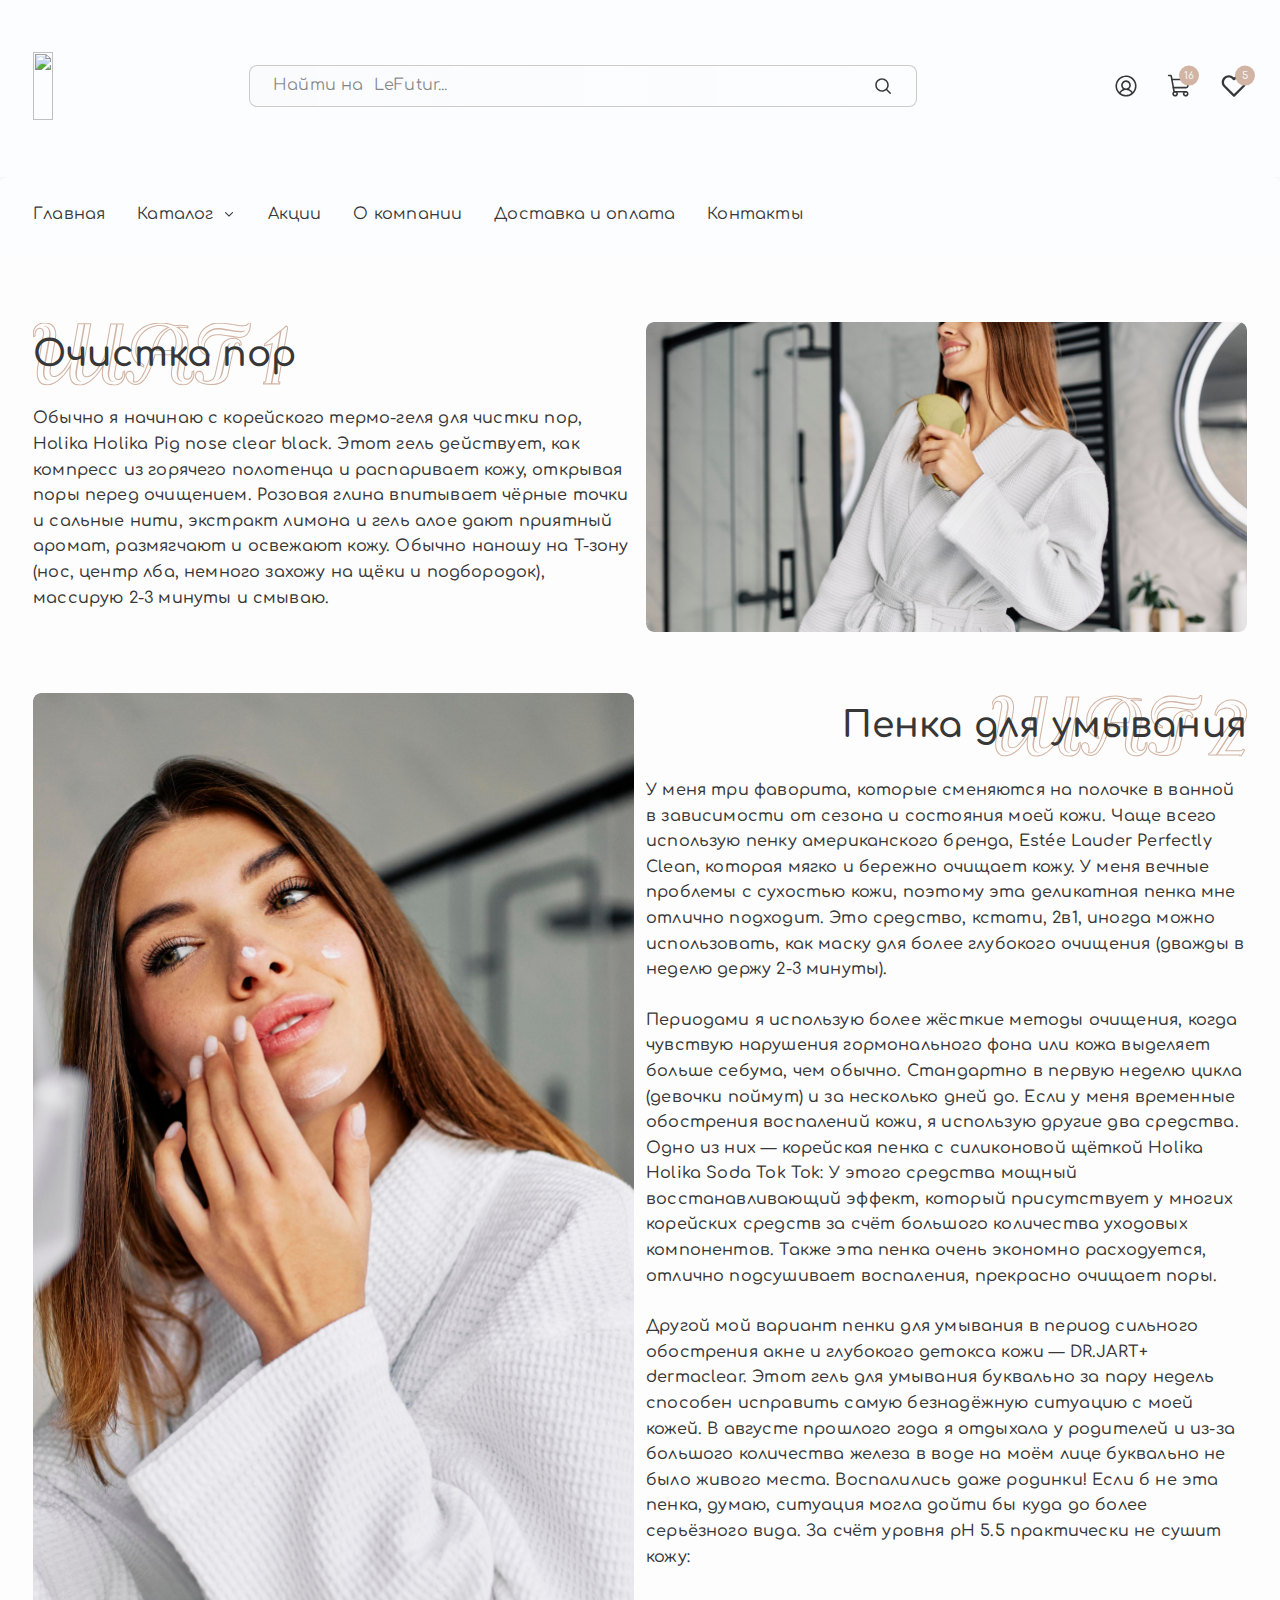
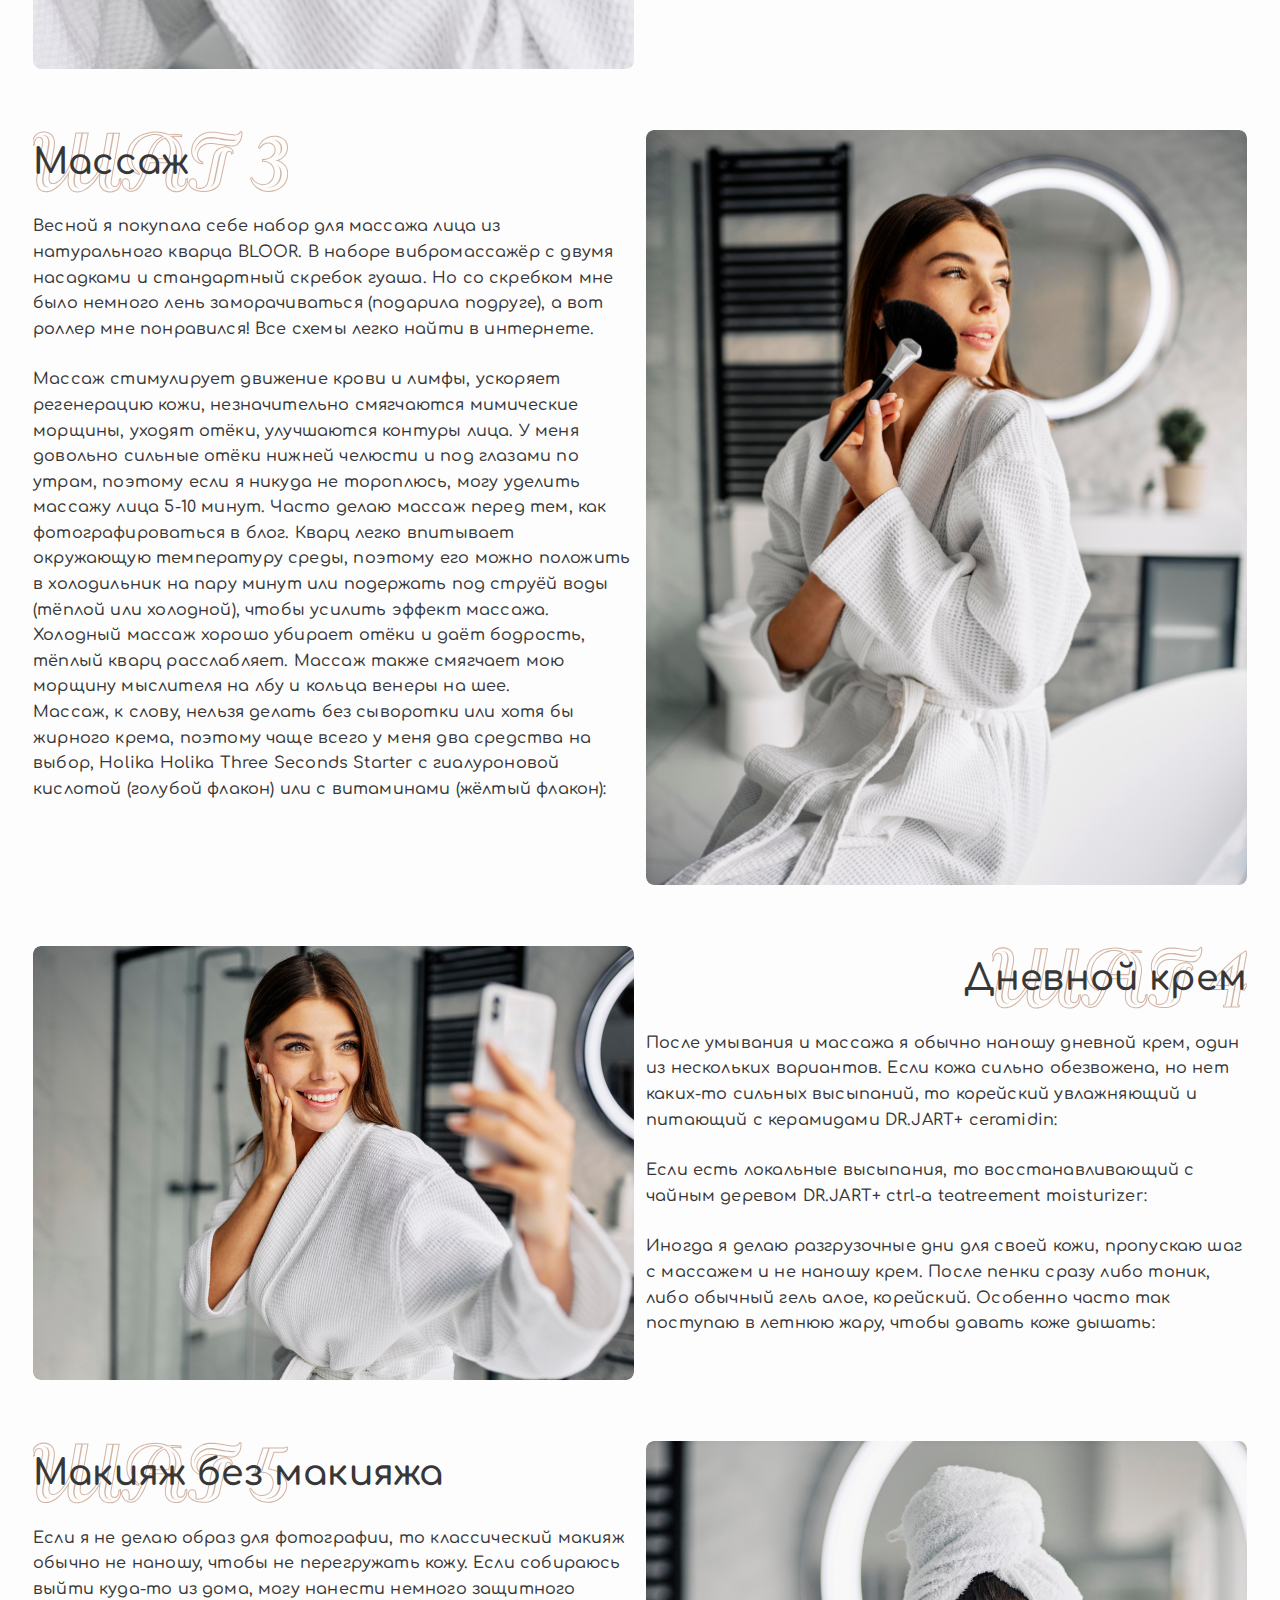
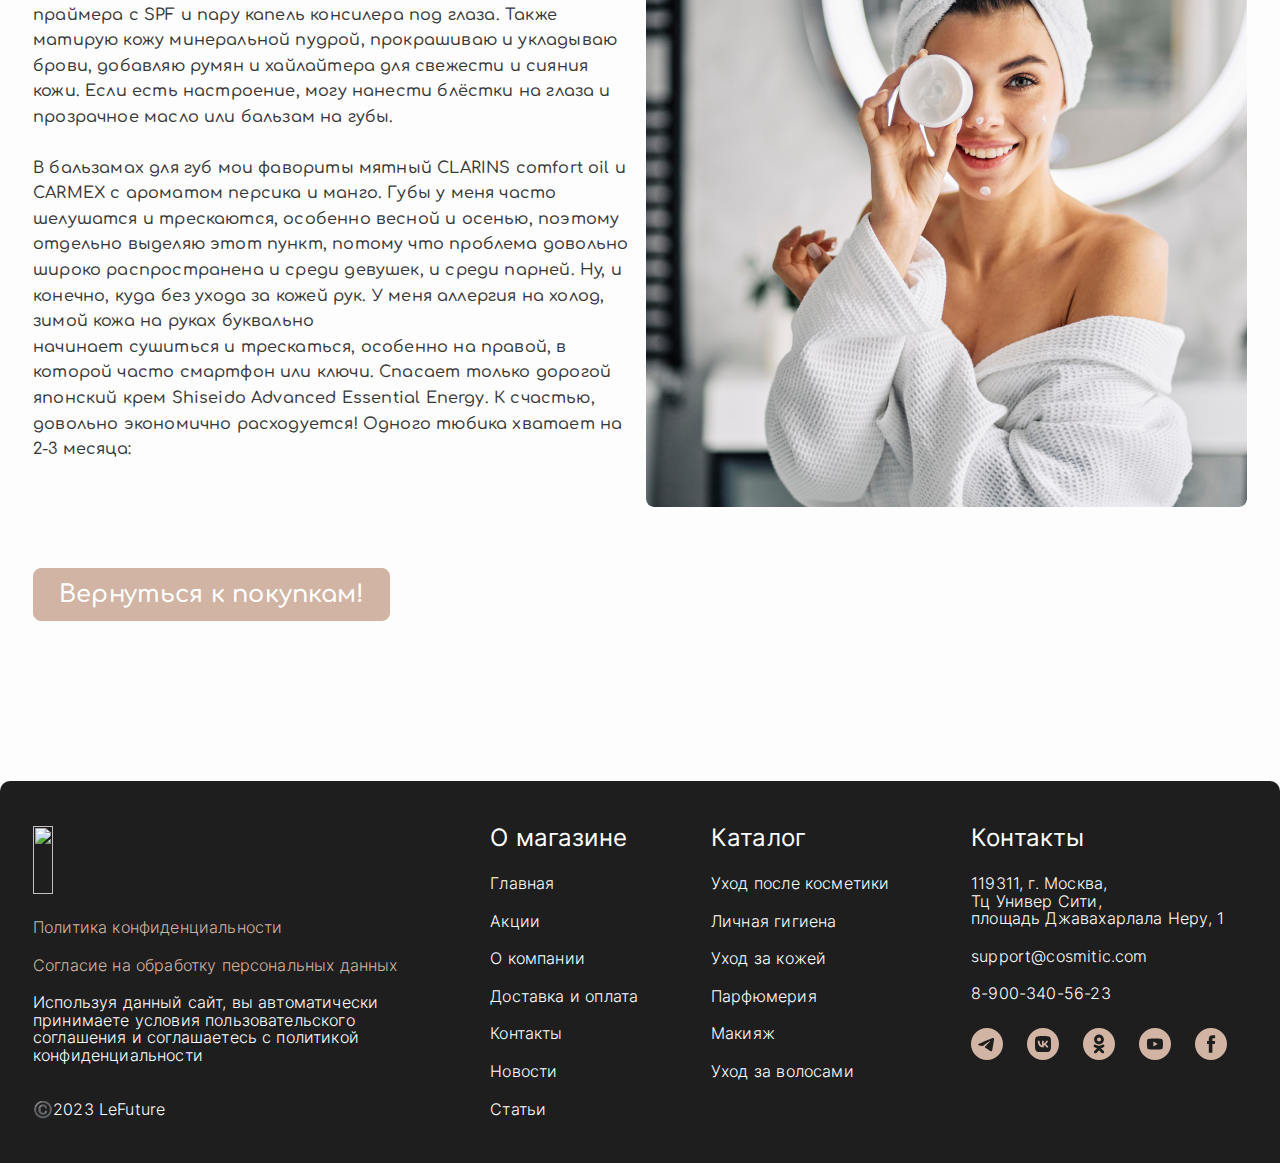
==== commit 50c5079f: "fix" ====
--- a/pages/aftercare.html
+++ b/pages/aftercare.html
@@ -21,8 +21,8 @@
       <div class="header__top">
         <div class="container">
           <div class="header__top-inner">
-            <a class="logo logo--alt" href="#">
-              LeFuture
+            <a class="logo" href="#">
+              <img class="logo__img" src="./assets/images/logo/1.png" alt="">
             </a>
             <form class="search" action="">
               <div class="search__wrapper">
@@ -305,8 +305,8 @@
       <div class="container">
         <div class="footer__inner">
           <div class="footer__info">
-            <a class="logo logo--white" href="#">
-              LeFuture
+            <a class="logo" href="#">
+              <img class="logo__img" src="./assets/images/logo/1.png" alt="">
             </a>
             <a class="footer__info-link" href="#">
               Политика конфиденциальности
--- a/styles/css/style.css
+++ b/styles/css/style.css
@@ -1 +1 @@
-@font-face{font-family:"Inter";font-weight:300;font-style:normal;src:url("../../assets/fonts/Inter-Light.woff") format("woff"),url("../../assets/fonts/Inter-Light.woff2") format("woff2");font-display:swap}@font-face{font-family:"Inter";font-weight:400;font-style:normal;src:url("../../assets/fonts/Inter-Regular.woff") format("woff"),url("../../assets/fonts/Inter-Regular.woff2") format("woff2");font-display:swap}@font-face{font-family:"Inter";font-weight:500;font-style:normal;src:url("../../assets/fonts/Inter-Medium.woff") format("woff"),url("../../assets/fonts/Inter-Medium.woff2") format("woff2");font-display:swap}@font-face{font-family:"Inter";font-weight:600;font-style:normal;src:url("../../assets/fonts/Inter-SemiBold.woff") format("woff"),url("../../assets/fonts/Inter-SemiBold.woff2") format("woff2");font-display:swap}@font-face{font-family:"Inter";font-weight:800;font-style:normal;src:url("../../assets/fonts/Inter-ExtraBold.woff") format("woff"),url("../../assets/fonts/Inter-ExtraBold.woff2") format("woff2");font-display:swap}@font-face{font-family:"Rhythm and Jazz Decor";font-weight:400;font-style:normal;src:url("../../assets/fonts/Rhythm-and-Jazz-Decor.woff") format("woff"),url("../../assets/fonts/Rhythm-and-Jazz-Decor.woff2") format("woff2");font-display:swap}@font-face{font-family:"Pinyon Script";font-weight:400;font-style:normal;src:url("../../assets/fonts/PinyonScript-Regular.woff") format("woff"),url("../../assets/fonts/PinyonScript-Regular.woff2") format("woff2");font-display:swap}@font-face{font-family:"Montserrat Alternates";font-weight:300;font-style:normal;src:url("../../assets/fonts/MontserratAlternates-Light.woff") format("woff"),url("../../assets/fonts/MontserratAlternates-Light.woff2") format("woff2");font-display:swap}@font-face{font-family:"Montserrat Alternates";font-weight:700;font-style:normal;src:url("../../assets/fonts/MontserratAlternates-Bold.woff") format("woff"),url("../../assets/fonts/MontserratAlternates-Bold.woff2") format("woff2");font-display:swap}@font-face{font-family:"Comfortaa";font-weight:400;font-style:normal;src:url("../../assets/fonts/Comfortaa-Regular.woff") format("woff"),url("../../assets/fonts/Comfortaa-Regular.woff2") format("woff2");font-display:swap}@font-face{font-family:"Comfortaa";font-weight:500;font-style:normal;src:url("../../assets/fonts/Comfortaa-Medium.woff") format("woff"),url("../../assets/fonts/Comfortaa-Medium.woff2") format("woff2");font-display:swap}@font-face{font-family:"Comfortaa";font-weight:600;font-style:normal;src:url("../../assets/fonts/Comfortaa-SemiBold.woff") format("woff"),url("../../assets/fonts/Comfortaa-SemiBold.woff2") format("woff2");font-display:swap}*,*::after,*::before{box-sizing:border-box;margin:0;padding:0;border:0;-webkit-tap-highlight-color:rgba(0,0,0,0)}ul{list-style:none}img{width:100%;display:block}input{outline:none}input,button{font:inherit}fieldset{padding:0}a{text-decoration:none}html,body{height:100%}body{background-color:#fdfdfd;font-family:"Comfortaa";font-weight:400;font-size:14px;color:#373737;line-height:160%;letter-spacing:.18px}@media(min-width: 992px){body{font-size:calc(0.0069444444*100vw + 7.1111111111px)}}@media(min-width: 1280px){body{font-size:16px}}body.no-scroll{overflow-y:hidden}.wrapper{min-width:320px;min-height:100%;display:flex;flex-direction:column}.main{flex-grow:1}.container{width:962px;width:100%;max-width:1244px;margin:0 auto;padding-left:15px;padding-right:15px}@media(min-width: 992px){.container{width:calc(0.9791666667*100vw + -9.3333333333px)}}@media(min-width: 1280px){.container{width:1244px}}@media screen and (max-width: 992px){.container{max-width:720px}}@media screen and (max-width: 768px){.container{max-width:540px}}@media screen and (max-width: 576px){.container{max-width:none}}.title{font-size:24px;color:#373737;font-weight:600;line-height:1.8}@media(min-width: 992px){.title{font-size:calc(0.0416666667*100vw + -17.3333333333px)}}@media(min-width: 1280px){.title{font-size:36px}}.title--alt{font-weight:500}.title--line{position:relative;width:-moz-fit-content;width:fit-content}.title--line::after{content:"";position:absolute;bottom:6px;left:-2px;width:101%;height:15px;background-color:#d1b4a3;z-index:-1}@media(min-width: 992px){.title--line::after{bottom:calc(0.0104166667*100vw + -4.3333333333px)}}@media(min-width: 1280px){.title--line::after{bottom:9px}}@media(min-width: 992px){.title--line::after{height:calc(0.0277777778*100vw + -12.5555555556px)}}@media(min-width: 1280px){.title--line::after{height:23px}}[class$=__icon]{display:flex;align-items:center;justify-content:center}@media(max-width: 992px){.container{width:100%}}.header__top{padding-top:30px;padding-bottom:35px;background-color:#fcfdff;box-shadow:0px 0px 10.6px 0px rgba(0,0,0,.07)}@media(min-width: 992px){.header__top{padding-top:calc(0.0763888889*100vw + -45.7777777778px)}}@media(min-width: 1280px){.header__top{padding-top:52px}}@media(min-width: 992px){.header__top{padding-bottom:calc(0.0763888889*100vw + -40.7777777778px)}}@media(min-width: 1280px){.header__top{padding-bottom:57px}}.header__top-inner{display:flex;align-items:center;justify-content:space-between;gap:15px}.header__bottom{padding-top:15px;padding-bottom:15px;border-radius:8px;background:#fcfdff}@media(min-width: 992px){.header__bottom{padding-top:calc(0.0347222222*100vw + -19.4444444444px)}}@media(min-width: 1280px){.header__bottom{padding-top:25px}}@media(min-width: 992px){.header__bottom{padding-bottom:calc(0.0347222222*100vw + -19.4444444444px)}}@media(min-width: 1280px){.header__bottom{padding-bottom:25px}}.header__bottom-inner{display:flex;align-items:center;justify-content:space-between}@media(max-width: 992px){.header__bottom{padding:0}}@media(max-width: 576px){.header__top{padding:20px 0}.header__top-inner{display:grid;grid-template-columns:1fr 1fr 18px}.header__top .search{grid-area:2/1/3/4}.header__top .icons{margin-left:auto;margin-right:5px}}.menu__list{display:flex;align-items:center;gap:20px;font-family:"Comfortaa"}@media(min-width: 992px){.menu__list{gap:calc(0.0416666667*100vw + -21.3333333333px)}}@media(min-width: 1280px){.menu__list{gap:32px}}.menu__item.accordion--active .menu__link{color:#d1b4a3}.menu__item.accordion--active .menu__link::after{width:100%}.menu__item.accordion--active .menu__icon svg{transform:rotateX(-180deg)}.menu__item.accordion--active .menu__icon svg path{fill:#d1b4a3}.menu__link{position:relative;display:flex;align-items:center;gap:4px;color:#373737;border-bottom:2px solid rgba(0,0,0,0);transition:color .23s ease-in-out}@media(min-width: 992px){.menu__link{gap:calc(0.0138888889*100vw + -9.7777777778px)}}@media(min-width: 1280px){.menu__link{gap:8px}}.menu__link::after{content:"";position:absolute;bottom:0;left:50%;transform:translateX(-50%);background-color:#d1b4a3;width:0;height:2px;border-radius:25px;transition:width .23s ease-in-out}.menu__link:hover{color:#d1b4a3}.menu__link:hover::after{width:100%}.menu__link:hover .menu__icon svg path{fill:#d1b4a3}.menu__icon svg{margin-top:-2px;transition:transform .23s ease-in-out}.menu__icon svg path{transition:fill .23s ease-in-out}.menu__dropdown{background-color:#fcfdff;border-radius:25px;padding:10px}.menu__dropdown-item{white-space:nowrap}.menu__dropdown-link{color:#373737;border-bottom:2px solid rgba(0,0,0,0);transition:color .23s ease-in-out}.menu__dropdown-link:hover{color:#d1b4a3}@media(max-width: 992px){.menu{position:absolute;top:0px;left:0;width:50%;height:100vh;transform:translateX(-200%);flex-direction:column;padding:20px 20px 20px 20px;background-color:#efefef;opacity:0;visibility:hidden;z-index:-1;flex-shrink:unset;transition:transform .23s ease-in-out,opacity .23s ease-in-out,visibility .23s ease-in-out,z-index .23s ease-in-out;overflow-y:auto}.menu__list{flex-direction:column}.menu--active{opacity:1;visibility:visible;z-index:3;transform:translateX(0%);transition:transform .23s ease-in-out,opacity .23s ease-in-out,visibility .23s ease-in-out,z-index .23s ease-in-out;justify-content:unset}.menu__item{width:100%}.menu__item.accordion--active .menu__link{color:#373737}.menu__item.accordion--active .menu__icon svg path{fill:#373737}.menu__item.accordion .accordion__content{position:static}.menu__link{width:100%}.menu__link::after{content:none}.menu__link:hover{color:#373737}.menu__link:hover .menu__icon svg path{fill:#373737}.menu__dropdown{padding:0}}@media(max-width: 576px){.menu{width:100%}}.burger{display:none}@media(max-width: 992px){.burger{min-width:18px;min-height:18px;display:flex;align-items:center;position:relative;background:rgba(0,0,0,0);z-index:5;border-radius:50%;cursor:pointer}.burger__line{display:block;width:18px;height:2px;border-radius:3px;background:#344054;transition:all .35s ease-in-out}.burger__line::before,.burger__line::after{content:"";width:18px;height:2px;position:absolute;left:0;background:#344054;border-radius:3px;transition:all .35s ease-in-out}.burger__line::before{transform:translateY(-6px)}.burger__line::after{transform:translateY(6px)}.burger--active .burger__line{width:0;background:rgba(0,0,0,0)}.burger--active .burger__line::before{transform:rotate(45deg)}.burger--active .burger__line::after{transform:rotate(-45deg)}}.logo{width:-moz-fit-content;width:fit-content;color:#373737;font-family:"Rhythm and Jazz Decor";font-size:32px;font-size:28px;font-weight:400;line-height:1;letter-spacing:3.2px}@media(min-width: 992px){.logo{font-size:calc(0.0138888889*100vw + 14.2222222222px)}}@media(min-width: 1280px){.logo{font-size:32px}}.logo--white{color:#fff}.logo--alt{font-family:"Pinyon Script";font-size:28px}@media(min-width: 992px){.logo--alt{font-size:calc(0.0347222222*100vw + -6.4444444444px)}}@media(min-width: 1280px){.logo--alt{font-size:38px}}.search{width:100%;max-width:668px;font-family:"Comfortaa"}.search__label{display:flex;padding:7px 23px;border-radius:8px;border-radius:8px;border:1px solid rgba(167,158,151,.54);background:linear-gradient(90deg, rgba(167, 158, 151, 0.02) 0%, rgba(255, 255, 255, 0) 100%)}.search__input{width:100%;background-color:rgba(0,0,0,0)}.search__input::-webkit-input-placeholder{color:rgba(13,13,13,.5);font-variant-numeric:lining-nums proportional-nums;font-size:16px;font-size:14px;line-height:175%}@media(min-width: 992px){.search__input::-webkit-input-placeholder{font-size:calc(0.0069444444*100vw + 7.1111111111px)}}@media(min-width: 1280px){.search__input::-webkit-input-placeholder{font-size:16px}}.search__input::-moz-placeholder{color:rgba(13,13,13,.5);font-variant-numeric:lining-nums proportional-nums;font-size:16px;font-size:14px;line-height:175%}@media(min-width: 992px){.search__input::-moz-placeholder{font-size:calc(0.0069444444*100vw + 7.1111111111px)}}@media(min-width: 1280px){.search__input::-moz-placeholder{font-size:16px}}.search__input:-ms-input-placeholder{color:rgba(13,13,13,.5);font-variant-numeric:lining-nums proportional-nums;font-size:16px;font-size:14px;line-height:175%}@media(min-width: 992px){.search__input:-ms-input-placeholder{font-size:calc(0.0069444444*100vw + 7.1111111111px)}}@media(min-width: 1280px){.search__input:-ms-input-placeholder{font-size:16px}}.search__input::-ms-input-placeholder{color:rgba(13,13,13,.5);font-variant-numeric:lining-nums proportional-nums;font-size:16px;font-size:14px;line-height:175%}@media(min-width: 992px){.search__input::-ms-input-placeholder{font-size:calc(0.0069444444*100vw + 7.1111111111px)}}@media(min-width: 1280px){.search__input::-ms-input-placeholder{font-size:16px}}.search__input::-moz-placeholder{color:rgba(13,13,13,.5);font-variant-numeric:lining-nums proportional-nums;font-size:16px;font-size:14px;line-height:175%}.search__input::placeholder{color:rgba(13,13,13,.5);font-variant-numeric:lining-nums proportional-nums;font-size:16px;font-size:14px;line-height:175%}@media(min-width: 992px){.search__input::-moz-placeholder{font-size:calc(0.0069444444*100vw + 7.1111111111px)}.search__input::placeholder{font-size:calc(0.0069444444*100vw + 7.1111111111px)}}@media(min-width: 1280px){.search__input::-moz-placeholder{font-size:16px}.search__input::placeholder{font-size:16px}}.icons{display:flex;align-items:center;gap:10px}@media(min-width: 992px){.icons{gap:calc(0.0625*100vw + -52px)}}@media(min-width: 1280px){.icons{gap:28px}}.icons__box{position:relative;cursor:pointer}.icons__num{position:absolute;display:flex;align-items:center;justify-content:center;top:-2px;right:-1px;color:#f5f5f5;font-variant-numeric:lining-nums proportional-nums;font-size:10px;font-weight:700;line-height:1;z-index:1}.icons__num::after{content:"";position:absolute;top:50%;left:50%;transform:translate(-50%, -52%);width:20px;height:20px;background-color:#d1b4a3;border-radius:50%;z-index:-1}.icons__icon svg{width:26px;height:26px}.accordion{position:relative}.accordion__content{position:absolute;left:0px;top:100%;width:-moz-fit-content;width:fit-content;max-height:0;z-index:5;overflow:hidden;max-height:0;transition:max-height .23s ease-in-out}.socials{display:flex;align-items:center;gap:15px}@media(min-width: 992px){.socials{gap:calc(0.03125*100vw + -16px)}}@media(min-width: 1280px){.socials{gap:24px}}.top__wrapper{position:relative;background-color:#a8c8ff;overflow-x:hidden}.top__bg{position:absolute;top:0;left:0;-o-object-fit:cover;object-fit:cover;height:100%;pointer-events:none}.top__inner{position:relative;padding-top:30px;padding-bottom:35px;z-index:1}@media(min-width: 992px){.top__inner{padding-top:calc(0.1180555556*100vw + -87.1111111111px)}}@media(min-width: 1280px){.top__inner{padding-top:64px}}@media(min-width: 992px){.top__inner{padding-bottom:calc(0.1354166667*100vw + -99.3333333333px)}}@media(min-width: 1280px){.top__inner{padding-bottom:74px}}.top__item{padding-top:35px;max-width:545px}@media(min-width: 992px){.top__item{padding-top:calc(0.1111111111*100vw + -75.2222222222px)}}@media(min-width: 1280px){.top__item{padding-top:67px}}@media(min-width: 992px){.top__item{max-width:calc(0.8333333333*100vw + -281.6666666667px)}}@media(min-width: 1280px){.top__item{max-width:785px}}.top__item-title{color:#373737;font-family:"Montserrat Alternates";font-size:30px;font-weight:700;line-height:1.3;letter-spacing:.51px;margin-bottom:10px}@media(min-width: 992px){.top__item-title{font-size:calc(0.0729166667*100vw + -42.3333333333px)}}@media(min-width: 1280px){.top__item-title{font-size:51px}}@media(min-width: 992px){.top__item-title{margin-bottom:calc(0.0590277778*100vw + -48.5555555556px)}}@media(min-width: 1280px){.top__item-title{margin-bottom:27px}}.top__item-title span{color:#d1b4a3}.top__item-text{color:#373737;font-size:14px;line-height:2.1;margin-bottom:25px}@media(min-width: 992px){.top__item-text{font-size:calc(0.0069444444*100vw + 7.1111111111px)}}@media(min-width: 1280px){.top__item-text{font-size:16px}}@media(min-width: 992px){.top__item-text{margin-bottom:calc(0.1458333333*100vw + -119.6666666667px)}}@media(min-width: 1280px){.top__item-text{margin-bottom:67px}}.top__box{position:relative}.top__box::after{content:"";position:absolute;width:250px;height:250px;top:0;left:50%;transform:translateX(-50%);background-color:#fff;filter:blur(100px);z-index:-1}.top__box::before{content:"";position:absolute;width:250px;height:250px;bottom:0;left:0;background-color:#fff;filter:blur(100px);z-index:-1}.top__img{width:450px;height:350px;-o-object-fit:cover;object-fit:cover}@media(min-width: 992px){.top__img{width:calc(0.53125*100vw + -77px)}}@media(min-width: 1280px){.top__img{width:603px}}@media(min-width: 992px){.top__img{height:calc(0.5868055556*100vw + -232.1111111111px)}}@media(min-width: 1280px){.top__img{height:519px}}@media(max-width: 992px){.top__inner{padding:30px 0;grid-template-columns:1fr}.top__item{position:relative;z-index:1;padding-top:0;width:unset}.top__box,.top__img{position:absolute;left:0;top:0;z-index:0;height:100%;width:100%;opacity:.7}}@media(max-width: 576px){.top__item-title{font-size:24px}.top__item-text{font-size:14px;line-height:1.8}}.link{display:block;width:-moz-fit-content;width:fit-content;padding-top:10px;padding-bottom:10px;padding-left:15px;padding-right:15px;font-size:16px;color:#fff;font-weight:600;line-height:normal;border-radius:8px;background-color:#d1b4a3;border:1px solid rgba(0,0,0,0);transition:color .23s ease-in-out,background-color .23s ease-in-out,border-color .23s ease-in-out}@media(min-width: 992px){.link{padding-top:calc(0.0069444444*100vw + 3.1111111111px)}}@media(min-width: 1280px){.link{padding-top:12px}}@media(min-width: 992px){.link{padding-bottom:calc(0.0069444444*100vw + 3.1111111111px)}}@media(min-width: 1280px){.link{padding-bottom:12px}}@media(min-width: 992px){.link{padding-left:calc(0.0347222222*100vw + -19.4444444444px)}}@media(min-width: 1280px){.link{padding-left:25px}}@media(min-width: 992px){.link{padding-right:calc(0.0347222222*100vw + -19.4444444444px)}}@media(min-width: 1280px){.link{padding-right:25px}}@media(min-width: 992px){.link{font-size:calc(0.0277777778*100vw + -11.5555555556px)}}@media(min-width: 1280px){.link{font-size:24px}}.link--alt{border-radius:0px 0px 8px 8px;background-color:rgba(167,158,151,.8);-webkit-backdrop-filter:blur(7.5px);backdrop-filter:blur(7.5px)}.link:hover{color:#fff;background-color:#d1b4a3;border-color:#d1b4a3}.categories__wrapper{margin-top:30px;margin-bottom:60px}@media(min-width: 992px){.categories__wrapper{margin-top:calc(0.1284722222*100vw + -97.4444444444px)}}@media(min-width: 1280px){.categories__wrapper{margin-top:67px}}@media(min-width: 992px){.categories__wrapper{margin-bottom:calc(0.3472222222*100vw + -284.4444444444px)}}@media(min-width: 1280px){.categories__wrapper{margin-bottom:160px}}.categories__title{margin-bottom:20px}@media(min-width: 992px){.categories__title{margin-bottom:calc(0.0243055556*100vw + -4.1111111111px)}}@media(min-width: 1280px){.categories__title{margin-bottom:27px}}.categories__inner{display:grid;grid-template-columns:repeat(6, 1fr);gap:10px}.categories__item{display:grid;grid-template-rows:auto;border-radius:8px;overflow:hidden;grid-column:span 3}.categories__item--one{grid-column:span 2}.categories__item--two{grid-column:span 4}.categories__item--three{grid-column:span 6}.categories__item-title{padding-top:8px;padding-bottom:8px;font-size:18px;text-align:center;font-weight:500;line-height:1;border-radius:8px 8px 0px 0px;background:rgba(209,180,163,.15);-webkit-backdrop-filter:blur(7.5px);backdrop-filter:blur(7.5px);margin-bottom:15px}@media(min-width: 992px){.categories__item-title{padding-top:calc(0.0173611111*100vw + -9.2222222222px)}}@media(min-width: 1280px){.categories__item-title{padding-top:13px}}@media(min-width: 992px){.categories__item-title{padding-bottom:calc(0.0173611111*100vw + -9.2222222222px)}}@media(min-width: 1280px){.categories__item-title{padding-bottom:13px}}@media(min-width: 992px){.categories__item-title{font-size:calc(0.0138888889*100vw + 4.2222222222px)}}@media(min-width: 1280px){.categories__item-title{font-size:22px}}@media(min-width: 992px){.categories__item-title{margin-bottom:calc(0.03125*100vw + -16px)}}@media(min-width: 1280px){.categories__item-title{margin-bottom:24px}}.categories__item-img{-o-object-fit:cover;object-fit:cover;height:280px;background:rgba(209,180,163,.15);-webkit-backdrop-filter:blur(7.5px);backdrop-filter:blur(7.5px);margin-bottom:15px;border-radius:8px}@media(min-width: 992px){.categories__item-img{height:calc(0.4097222222*100vw + -126.4444444444px)}}@media(min-width: 1280px){.categories__item-img{height:398px}}@media(min-width: 992px){.categories__item-img{margin-bottom:calc(0.03125*100vw + -16px)}}@media(min-width: 1280px){.categories__item-img{margin-bottom:24px}}.categories__item .link{padding-top:5px;padding-bottom:5px;text-align:center;width:100%;font-size:16px;font-weight:600;border:unset}@media(min-width: 992px){.categories__item .link{padding-top:calc(0.0104166667*100vw + -5.3333333333px)}}@media(min-width: 1280px){.categories__item .link{padding-top:8px}}@media(min-width: 992px){.categories__item .link{padding-bottom:calc(0.0104166667*100vw + -5.3333333333px)}}@media(min-width: 1280px){.categories__item .link{padding-bottom:8px}}@media(min-width: 992px){.categories__item .link{font-size:calc(0.0138888889*100vw + 2.2222222222px)}}@media(min-width: 1280px){.categories__item .link{font-size:20px}}@media(max-width: 992px){.categories__inner{grid-template-columns:repeat(2, 1fr)}.categories__item{grid-column:unset}.categories__item--one{grid-column:span 1}.categories__item--two{grid-column:unset}.categories__item--three{grid-column:span 2}}@media(max-width: 576px){.categories__inner{grid-template-columns:1fr}.categories__item--one{grid-column:unset}.categories__item--three{grid-column:unset}}.delivery__wrapper{margin-top:30px;margin-bottom:30px}@media(min-width: 992px){.delivery__wrapper{margin-top:calc(0.1284722222*100vw + -97.4444444444px)}}@media(min-width: 1280px){.delivery__wrapper{margin-top:67px}}@media(min-width: 992px){.delivery__wrapper{margin-bottom:calc(0.0833333333*100vw + -52.6666666667px)}}@media(min-width: 1280px){.delivery__wrapper{margin-bottom:54px}}.delivery__inner{display:grid;grid-template-columns:1fr .53fr}.delivery__title{margin-bottom:10px}@media(min-width: 992px){.delivery__title{margin-bottom:calc(0.0590277778*100vw + -48.5555555556px)}}@media(min-width: 1280px){.delivery__title{margin-bottom:27px}}.delivery__subtitle{margin-bottom:5px}@media(min-width: 992px){.delivery__subtitle{margin-bottom:calc(0.0173611111*100vw + -12.2222222222px)}}@media(min-width: 1280px){.delivery__subtitle{margin-bottom:10px}}.delivery__text span{position:relative;width:-moz-fit-content;width:fit-content;font-weight:500}.delivery__text span::after{content:"";position:absolute;bottom:-2px;left:-1px;width:101%;height:7px;background-color:#a8c8ff;z-index:-1}@media(min-width: 992px){.delivery__text span::after{height:calc(0.0173611111*100vw + -10.2222222222px)}}@media(min-width: 1280px){.delivery__text span::after{height:12px}}.delivery__text:has(+*){margin-bottom:15px}@media(min-width: 992px){.delivery__text:has(+*){margin-bottom:calc(0.0347222222*100vw + -19.4444444444px)}}@media(min-width: 1280px){.delivery__text:has(+*){margin-bottom:25px}}.delivery__img{-o-object-fit:contain;object-fit:contain;width:300px;height:350px;margin-top:0px}@media(min-width: 992px){.delivery__img{width:calc(0.4166666667*100vw + -113.3333333333px)}}@media(min-width: 1280px){.delivery__img{width:420px}}@media(min-width: 992px){.delivery__img{height:calc(0.5451388889*100vw + -190.7777777778px)}}@media(min-width: 1280px){.delivery__img{height:507px}}@media(min-width: 992px){.delivery__img{margin-top:calc(-0.1041666667*100vw + 103.3333333333px)}}@media(min-width: 1280px){.delivery__img{margin-top:-30px}}@media(max-width: 992px){.delivery__inner{position:relative;grid-template-columns:1fr}.delivery__img{position:absolute;left:50%;top:50%;transform:translate(-50%, -50%);z-index:-1;width:unset;height:100%;opacity:.5;width:100%}}.content__wrapper{margin-top:30px;margin-bottom:60px;overflow-x:hidden}@media(min-width: 992px){.content__wrapper{margin-top:calc(0.1284722222*100vw + -97.4444444444px)}}@media(min-width: 1280px){.content__wrapper{margin-top:67px}}@media(min-width: 992px){.content__wrapper{margin-bottom:calc(0.3472222222*100vw + -284.4444444444px)}}@media(min-width: 1280px){.content__wrapper{margin-bottom:160px}}.content__inner{position:relative;display:grid;grid-template-columns:1fr 1fr;grid-template-rows:1fr;gap:12px}.content__inner:has(+*){margin-bottom:30px}@media(min-width: 992px){.content__inner:has(+*){margin-bottom:calc(0.1076388889*100vw + -76.7777777778px)}}@media(min-width: 1280px){.content__inner:has(+*){margin-bottom:61px}}.content__inner--alt .content__title{margin-left:auto}.content__inner--alt .content__title-img{left:unset;right:0}.content__inner--alt .content__img{order:-1}.content__icon{position:absolute;pointer-events:none;z-index:-1}.content__item{display:flex;flex-direction:column;gap:15px}@media(min-width: 992px){.content__item{gap:calc(0.0173611111*100vw + -2.2222222222px)}}@media(min-width: 1280px){.content__item{gap:20px}}.content__title{position:relative;width:-moz-fit-content;width:fit-content}.content__title-img{position:absolute;width:230px;left:0;top:50%;transform:translateY(-50%);height:45px;z-index:-1}@media(min-width: 992px){.content__title-img{width:calc(0.0868055556*100vw + 143.8888888889px)}}@media(min-width: 1280px){.content__title-img{width:255px}}@media(min-width: 992px){.content__title-img{height:calc(0.0625*100vw + -17px)}}@media(min-width: 1280px){.content__title-img{height:63px}}.content__text{font-weight:500}.content__text:has(+.content__text){margin-bottom:5px}.content__img{border-radius:8px;-o-object-fit:cover;object-fit:cover;height:100%}@media(max-width: 992px){.content__icon{display:none}}@media(max-width: 768px){.content__inner{grid-template-columns:1fr}.content__img{order:-1}}.block__wrapper{margin-top:30px;margin-bottom:30px}@media(min-width: 992px){.block__wrapper{margin-top:calc(0.1041666667*100vw + -73.3333333333px)}}@media(min-width: 1280px){.block__wrapper{margin-top:60px}}@media(min-width: 992px){.block__wrapper{margin-bottom:calc(0.1041666667*100vw + -73.3333333333px)}}@media(min-width: 1280px){.block__wrapper{margin-bottom:60px}}.block__title{margin-bottom:10px}@media(min-width: 992px){.block__title{margin-bottom:calc(0.0590277778*100vw + -48.5555555556px)}}@media(min-width: 1280px){.block__title{margin-bottom:27px}}.block__subtitle{font-weight:600;margin-bottom:5px}.block__text{margin-bottom:15px}@media(min-width: 992px){.block__text{margin-bottom:calc(0.0347222222*100vw + -19.4444444444px)}}@media(min-width: 1280px){.block__text{margin-bottom:25px}}.block__text a{color:#d1b4a3;text-decoration:underline}.block__text:has(+.block__text){margin-bottom:5px}.map{width:100%;border-radius:16px;overflow:hidden}.map__item{display:block;border-radius:20px;height:330px}.contacts__wrapper{margin-top:30px;margin-bottom:30px}@media(min-width: 992px){.contacts__wrapper{margin-top:calc(0.1041666667*100vw + -73.3333333333px)}}@media(min-width: 1280px){.contacts__wrapper{margin-top:60px}}@media(min-width: 992px){.contacts__wrapper{margin-bottom:calc(0.1041666667*100vw + -73.3333333333px)}}@media(min-width: 1280px){.contacts__wrapper{margin-bottom:60px}}.contacts__inner{display:grid;grid-template-columns:.5fr 1fr;gap:20px}@media(min-width: 992px){.contacts__inner{gap:calc(0.1388888889*100vw + -117.7777777778px)}}@media(min-width: 1280px){.contacts__inner{gap:60px}}.contacts__info{display:flex;flex-direction:column;gap:15px}@media(min-width: 992px){.contacts__info{gap:calc(0.0347222222*100vw + -19.4444444444px)}}@media(min-width: 1280px){.contacts__info{gap:25px}}.contacts__info-subtitle{font-size:18px;font-weight:500}@media(min-width: 992px){.contacts__info-subtitle{font-size:calc(0.0069444444*100vw + 11.1111111111px)}}@media(min-width: 1280px){.contacts__info-subtitle{font-size:20px}}.contacts__info-text{display:flex;gap:8px}.contacts__info-link{width:-moz-fit-content;width:fit-content;display:flex;align-items:center;gap:10px;color:#373737;transition:color .23s ease-in-out}.contacts__info-link:hover{color:#d1b4a3}.contacts__icon{height:-moz-fit-content;height:fit-content;display:flex;align-items:center}.contacts__icon svg{width:20px;height:20px}@media(min-width: 992px){.contacts__icon svg{width:calc(0.0138888889*100vw + 6.2222222222px)}}@media(min-width: 1280px){.contacts__icon svg{width:24px}}@media(min-width: 992px){.contacts__icon svg{height:calc(0.0138888889*100vw + 6.2222222222px)}}@media(min-width: 1280px){.contacts__icon svg{height:24px}}@media(max-width: 992px){.contacts__inner{grid-template-columns:1fr}}.footer{padding-top:25px;padding-bottom:25px;border-radius:10px 10px 0px 0px;background-color:#1e1e1e;font-family:"Inter"}@media(min-width: 992px){.footer{padding-top:calc(0.0694444444*100vw + -43.8888888889px)}}@media(min-width: 1280px){.footer{padding-top:45px}}@media(min-width: 992px){.footer{padding-bottom:calc(0.0694444444*100vw + -43.8888888889px)}}@media(min-width: 1280px){.footer{padding-bottom:45px}}.footer__inner{display:grid;grid-template-columns:1fr .4fr .5fr .7fr;gap:30px}@media(min-width: 992px){.footer__inner{gap:calc(0.1145833333*100vw + -83.6666666667px)}}@media(min-width: 1280px){.footer__inner{gap:63px}}.footer__info{display:flex;flex-direction:column;gap:15px;margin-right:auto}@media(min-width: 992px){.footer__info{gap:calc(0.0173611111*100vw + -2.2222222222px)}}@media(min-width: 1280px){.footer__info{gap:20px}}.footer__info .logo{margin-bottom:5px}.footer__info-link{position:relative;width:-moz-fit-content;width:fit-content;color:#d1b4a3;font-variant-numeric:lining-nums proportional-nums;font-size:14px;font-weight:300;line-height:1.1;letter-spacing:.16px;transition:color .23s ease-in-out}@media(min-width: 992px){.footer__info-link{font-size:calc(0.0069444444*100vw + 7.1111111111px)}}@media(min-width: 1280px){.footer__info-link{font-size:16px}}.footer__info-link::after{content:"";position:absolute;bottom:0;left:50%;transform:translateX(-50%);background-color:#d1b4a3;width:0;height:1px;border-radius:25px;transition:width .23s ease-in-out}.footer__info-link:hover{color:#d1b4a3}.footer__info-link:hover::after{width:100%}.footer__info-text{color:#fff;font-variant-numeric:lining-nums proportional-nums;font-size:14px;font-weight:300;line-height:1.1;letter-spacing:.16px}@media(min-width: 992px){.footer__info-text{font-size:calc(0.0069444444*100vw + 7.1111111111px)}}@media(min-width: 1280px){.footer__info-text{font-size:16px}}.footer__info-text--mt{margin-top:auto}.footer__item{display:flex;flex-direction:column;gap:15px}@media(min-width: 992px){.footer__item{gap:calc(0.0173611111*100vw + -2.2222222222px)}}@media(min-width: 1280px){.footer__item{gap:20px}}.footer__item-title{margin-bottom:5px;color:#fff;font-variant-numeric:lining-nums proportional-nums;font-size:20px;line-height:1}@media(min-width: 992px){.footer__item-title{font-size:calc(0.0138888889*100vw + 6.2222222222px)}}@media(min-width: 1280px){.footer__item-title{font-size:24px}}.footer__item-link{position:relative;width:-moz-fit-content;width:fit-content;color:#fff;font-variant-numeric:lining-nums proportional-nums;font-size:16px;font-size:14px;font-weight:300;line-height:1.1;transition:color .23s ease-in-out}@media(min-width: 992px){.footer__item-link{font-size:calc(0.0069444444*100vw + 7.1111111111px)}}@media(min-width: 1280px){.footer__item-link{font-size:16px}}.footer__item-link--mb{margin-bottom:5px}.footer__item-link::after{content:"";position:absolute;bottom:0;left:50%;transform:translateX(-50%);background-color:#d1b4a3;width:0;height:1px;border-radius:25px;transition:width .23s ease-in-out}.footer__item-link:hover{color:#d1b4a3}.footer__item-link:hover::after{width:100%}.footer__item-text{color:#fff;font-variant-numeric:lining-nums proportional-nums;font-size:14px;font-style:normal;font-weight:300;line-height:1.1}@media(min-width: 992px){.footer__item-text{font-size:calc(0.0069444444*100vw + 7.1111111111px)}}@media(min-width: 1280px){.footer__item-text{font-size:16px}}@media(max-width: 992px){.footer__inner{grid-template-columns:repeat(2, 1fr);grid-auto-flow:dense}.footer__info{grid-area:2/1/3/2}}@media(max-width: 576px){.footer__inner{grid-template-columns:1fr}.footer__info{grid-area:unset;order:1}}/*# sourceMappingURL=style.css.map */+@font-face{font-family:"Inter";font-weight:300;font-style:normal;src:url("../../assets/fonts/Inter-Light.woff") format("woff"),url("../../assets/fonts/Inter-Light.woff2") format("woff2");font-display:swap}@font-face{font-family:"Inter";font-weight:400;font-style:normal;src:url("../../assets/fonts/Inter-Regular.woff") format("woff"),url("../../assets/fonts/Inter-Regular.woff2") format("woff2");font-display:swap}@font-face{font-family:"Inter";font-weight:500;font-style:normal;src:url("../../assets/fonts/Inter-Medium.woff") format("woff"),url("../../assets/fonts/Inter-Medium.woff2") format("woff2");font-display:swap}@font-face{font-family:"Inter";font-weight:600;font-style:normal;src:url("../../assets/fonts/Inter-SemiBold.woff") format("woff"),url("../../assets/fonts/Inter-SemiBold.woff2") format("woff2");font-display:swap}@font-face{font-family:"Inter";font-weight:800;font-style:normal;src:url("../../assets/fonts/Inter-ExtraBold.woff") format("woff"),url("../../assets/fonts/Inter-ExtraBold.woff2") format("woff2");font-display:swap}@font-face{font-family:"Rhythm and Jazz Decor";font-weight:400;font-style:normal;src:url("../../assets/fonts/Rhythm-and-Jazz-Decor.woff") format("woff"),url("../../assets/fonts/Rhythm-and-Jazz-Decor.woff2") format("woff2");font-display:swap}@font-face{font-family:"Pinyon Script";font-weight:400;font-style:normal;src:url("../../assets/fonts/PinyonScript-Regular.woff") format("woff"),url("../../assets/fonts/PinyonScript-Regular.woff2") format("woff2");font-display:swap}@font-face{font-family:"Montserrat Alternates";font-weight:300;font-style:normal;src:url("../../assets/fonts/MontserratAlternates-Light.woff") format("woff"),url("../../assets/fonts/MontserratAlternates-Light.woff2") format("woff2");font-display:swap}@font-face{font-family:"Montserrat Alternates";font-weight:700;font-style:normal;src:url("../../assets/fonts/MontserratAlternates-Bold.woff") format("woff"),url("../../assets/fonts/MontserratAlternates-Bold.woff2") format("woff2");font-display:swap}@font-face{font-family:"Comfortaa";font-weight:400;font-style:normal;src:url("../../assets/fonts/Comfortaa-Regular.woff") format("woff"),url("../../assets/fonts/Comfortaa-Regular.woff2") format("woff2");font-display:swap}@font-face{font-family:"Comfortaa";font-weight:500;font-style:normal;src:url("../../assets/fonts/Comfortaa-Medium.woff") format("woff"),url("../../assets/fonts/Comfortaa-Medium.woff2") format("woff2");font-display:swap}@font-face{font-family:"Comfortaa";font-weight:600;font-style:normal;src:url("../../assets/fonts/Comfortaa-SemiBold.woff") format("woff"),url("../../assets/fonts/Comfortaa-SemiBold.woff2") format("woff2");font-display:swap}*,*::after,*::before{box-sizing:border-box;margin:0;padding:0;border:0;-webkit-tap-highlight-color:rgba(0,0,0,0)}ul{list-style:none}img{width:100%;display:block}input{outline:none}button{cursor:pointer}input,button{font:inherit}fieldset{padding:0}a{text-decoration:none}html,body{height:100%}body{background-color:#fdfdfd;font-family:"Comfortaa";font-weight:400;font-size:14px;color:#373737;line-height:160%;letter-spacing:.18px}@media(min-width: 992px){body{font-size:calc(0.0069444444*100vw + 7.1111111111px)}}@media(min-width: 1280px){body{font-size:16px}}body.no-scroll{overflow-y:hidden}.wrapper{min-width:320px;min-height:100%;display:flex;flex-direction:column}.main{flex-grow:1}.container{width:962px;width:100%;max-width:1244px;margin:0 auto;padding-left:15px;padding-right:15px}@media(min-width: 992px){.container{width:calc(0.9791666667*100vw + -9.3333333333px)}}@media(min-width: 1280px){.container{width:1244px}}@media screen and (max-width: 992px){.container{max-width:720px}}@media screen and (max-width: 768px){.container{max-width:540px}}@media screen and (max-width: 576px){.container{max-width:none}}.title{font-size:24px;color:#373737;font-weight:600;line-height:1.8}@media(min-width: 992px){.title{font-size:calc(0.0416666667*100vw + -17.3333333333px)}}@media(min-width: 1280px){.title{font-size:36px}}.title--alt{font-weight:500}.title--line{position:relative;width:-moz-fit-content;width:fit-content}.title--line::after{content:"";position:absolute;bottom:6px;left:-2px;width:101%;height:15px;background-color:#d1b4a3;z-index:-1}@media(min-width: 992px){.title--line::after{bottom:calc(0.0104166667*100vw + -4.3333333333px)}}@media(min-width: 1280px){.title--line::after{bottom:9px}}@media(min-width: 992px){.title--line::after{height:calc(0.0277777778*100vw + -12.5555555556px)}}@media(min-width: 1280px){.title--line::after{height:23px}}input,.input{width:100%;padding:9px 14px;border-radius:8px;border:1px solid rgba(167,158,151,.54);background:linear-gradient(90deg, rgba(167, 158, 151, 0.02) 0%, rgba(255, 255, 255, 0) 100%);transition:opacity .23s ease-in-out,box-shadow .23s ease-in-out,border-color .23s ease-in-out}input::-moz-placeholder,.input::-moz-placeholder{line-height:24px;color:#98a2b3}input::-moz-placeholder, .input::-moz-placeholder{line-height:24px;color:#98a2b3}input::placeholder,.input::placeholder{line-height:24px;color:#98a2b3}input--invalid,.input--invalid{box-shadow:inset 0 0 10px 5px red}input--disabled,.input--disabled{opacity:.25;pointer-events:none}input:hover,input:focus,.input:hover,.input:focus{border-color:#d1b4a3;outline:none}[class$=__icon]{display:flex;align-items:center;justify-content:center}@media(max-width: 992px){.container{width:100%}}.header__top{padding-top:30px;padding-bottom:35px;background-color:#fcfdff;box-shadow:0px 0px 10.6px 0px rgba(0,0,0,.07)}@media(min-width: 992px){.header__top{padding-top:calc(0.0763888889*100vw + -45.7777777778px)}}@media(min-width: 1280px){.header__top{padding-top:52px}}@media(min-width: 992px){.header__top{padding-bottom:calc(0.0763888889*100vw + -40.7777777778px)}}@media(min-width: 1280px){.header__top{padding-bottom:57px}}.header__top-inner{display:flex;align-items:center;justify-content:space-between;gap:15px}.header__bottom{padding-top:15px;padding-bottom:15px;border-radius:8px;background:#fcfdff}@media(min-width: 992px){.header__bottom{padding-top:calc(0.0347222222*100vw + -19.4444444444px)}}@media(min-width: 1280px){.header__bottom{padding-top:25px}}@media(min-width: 992px){.header__bottom{padding-bottom:calc(0.0347222222*100vw + -19.4444444444px)}}@media(min-width: 1280px){.header__bottom{padding-bottom:25px}}.header__bottom-inner{display:flex;align-items:center;justify-content:space-between}@media(max-width: 992px){.header__bottom{padding:0}}@media(max-width: 576px){.header__top{padding:20px 0}.header__top-inner{display:grid;grid-template-columns:1fr 1fr 18px}.header__top .search{grid-area:2/1/3/4}.header__top .icons{margin-left:auto;margin-right:5px}}.menu__list{display:flex;align-items:center;gap:20px;font-family:"Comfortaa"}@media(min-width: 992px){.menu__list{gap:calc(0.0416666667*100vw + -21.3333333333px)}}@media(min-width: 1280px){.menu__list{gap:32px}}.menu__item.accordion--active .menu__link{color:#d1b4a3}.menu__item.accordion--active .menu__link::after{width:100%}.menu__item.accordion--active .menu__icon svg{transform:rotateX(-180deg)}.menu__item.accordion--active .menu__icon svg path{fill:#d1b4a3}.menu__link{position:relative;display:flex;align-items:center;gap:4px;color:#373737;border-bottom:2px solid rgba(0,0,0,0);transition:color .23s ease-in-out}@media(min-width: 992px){.menu__link{gap:calc(0.0138888889*100vw + -9.7777777778px)}}@media(min-width: 1280px){.menu__link{gap:8px}}.menu__link::after{content:"";position:absolute;bottom:0;left:50%;transform:translateX(-50%);background-color:#d1b4a3;width:0;height:2px;border-radius:25px;transition:width .23s ease-in-out}.menu__link:hover{color:#d1b4a3}.menu__link:hover::after{width:100%}.menu__link:hover .menu__icon svg path{fill:#d1b4a3}.menu__icon svg{margin-top:-2px;transition:transform .23s ease-in-out}.menu__icon svg path{transition:fill .23s ease-in-out}.menu__dropdown{background-color:#fcfdff;border-radius:25px;padding:10px}.menu__dropdown-item{white-space:nowrap}.menu__dropdown-link{color:#373737;border-bottom:2px solid rgba(0,0,0,0);transition:color .23s ease-in-out}.menu__dropdown-link:hover{color:#d1b4a3}@media(max-width: 992px){.menu{position:absolute;top:0px;left:0;width:50%;height:100vh;transform:translateX(-200%);flex-direction:column;padding:20px 20px 20px 20px;background-color:#fcfdff;opacity:0;visibility:hidden;z-index:-1;flex-shrink:unset;transition:transform .23s ease-in-out,opacity .23s ease-in-out,visibility .23s ease-in-out,z-index .23s ease-in-out;overflow-y:auto}.menu__list{flex-direction:column}.menu--active{opacity:1;visibility:visible;z-index:3;transform:translateX(0%);transition:transform .23s ease-in-out,opacity .23s ease-in-out,visibility .23s ease-in-out,z-index .23s ease-in-out;justify-content:unset}.menu__item{width:100%}.menu__item.accordion--active .menu__link{color:#373737}.menu__item.accordion--active .menu__icon svg path{fill:#373737}.menu__item.accordion .accordion__content{position:static}.menu__link{width:100%}.menu__link::after{content:none}.menu__link:hover{color:#373737}.menu__link:hover .menu__icon svg path{fill:#373737}.menu__dropdown{padding:0}}@media(max-width: 576px){.menu{width:100%}}.burger{display:none}@media(max-width: 992px){.burger{min-width:18px;min-height:18px;display:flex;align-items:center;position:relative;background:rgba(0,0,0,0);z-index:5;border-radius:50%;cursor:pointer}.burger__line{display:block;width:18px;height:2px;border-radius:3px;background:#344054;transition:all .35s ease-in-out}.burger__line::before,.burger__line::after{content:"";width:18px;height:2px;position:absolute;left:0;background:#344054;border-radius:3px;transition:all .35s ease-in-out}.burger__line::before{transform:translateY(-6px)}.burger__line::after{transform:translateY(6px)}.burger--active .burger__line{width:0;background:rgba(0,0,0,0)}.burger--active .burger__line::before{transform:rotate(45deg)}.burger--active .burger__line::after{transform:rotate(-45deg)}}.logo__img{width:-moz-fit-content;width:fit-content;-o-object-fit:contain;object-fit:contain;height:38px}@media(min-width: 992px){.logo__img{height:calc(0.1041666667*100vw + -65.3333333333px)}}@media(min-width: 1280px){.logo__img{height:68px}}.search{width:100%;max-width:668px;font-family:"Comfortaa"}.search__label{display:flex;padding:7px 23px;border-radius:8px;border-radius:8px;border:1px solid rgba(167,158,151,.54);background:linear-gradient(90deg, rgba(167, 158, 151, 0.02) 0%, rgba(255, 255, 255, 0) 100%)}.search__input{all:unset;width:100%;background-color:rgba(0,0,0,0)}.search__input::-webkit-input-placeholder{color:rgba(13,13,13,.5);font-variant-numeric:lining-nums proportional-nums;font-size:16px;font-size:14px;line-height:175%}@media(min-width: 992px){.search__input::-webkit-input-placeholder{font-size:calc(0.0069444444*100vw + 7.1111111111px)}}@media(min-width: 1280px){.search__input::-webkit-input-placeholder{font-size:16px}}.search__input::-moz-placeholder{color:rgba(13,13,13,.5);font-variant-numeric:lining-nums proportional-nums;font-size:16px;font-size:14px;line-height:175%}@media(min-width: 992px){.search__input::-moz-placeholder{font-size:calc(0.0069444444*100vw + 7.1111111111px)}}@media(min-width: 1280px){.search__input::-moz-placeholder{font-size:16px}}.search__input:-ms-input-placeholder{color:rgba(13,13,13,.5);font-variant-numeric:lining-nums proportional-nums;font-size:16px;font-size:14px;line-height:175%}@media(min-width: 992px){.search__input:-ms-input-placeholder{font-size:calc(0.0069444444*100vw + 7.1111111111px)}}@media(min-width: 1280px){.search__input:-ms-input-placeholder{font-size:16px}}.search__input::-ms-input-placeholder{color:rgba(13,13,13,.5);font-variant-numeric:lining-nums proportional-nums;font-size:16px;font-size:14px;line-height:175%}@media(min-width: 992px){.search__input::-ms-input-placeholder{font-size:calc(0.0069444444*100vw + 7.1111111111px)}}@media(min-width: 1280px){.search__input::-ms-input-placeholder{font-size:16px}}.search__input::-moz-placeholder{color:rgba(13,13,13,.5);font-variant-numeric:lining-nums proportional-nums;font-size:16px;font-size:14px;line-height:175%}.search__input::placeholder{color:rgba(13,13,13,.5);font-variant-numeric:lining-nums proportional-nums;font-size:16px;font-size:14px;line-height:175%}@media(min-width: 992px){.search__input::-moz-placeholder{font-size:calc(0.0069444444*100vw + 7.1111111111px)}.search__input::placeholder{font-size:calc(0.0069444444*100vw + 7.1111111111px)}}@media(min-width: 1280px){.search__input::-moz-placeholder{font-size:16px}.search__input::placeholder{font-size:16px}}.icons{display:flex;align-items:center;gap:10px}@media(min-width: 992px){.icons{gap:calc(0.0625*100vw + -52px)}}@media(min-width: 1280px){.icons{gap:28px}}.icons__box{position:relative;cursor:pointer}.icons__num{position:absolute;display:flex;align-items:center;justify-content:center;top:-2px;right:-1px;color:#f5f5f5;font-variant-numeric:lining-nums proportional-nums;font-size:10px;font-weight:700;line-height:1;z-index:1}.icons__num::after{content:"";position:absolute;top:50%;left:50%;transform:translate(-50%, -52%);width:20px;height:20px;background-color:#d1b4a3;border-radius:50%;z-index:-1}.icons__icon svg{width:26px;height:26px}.accordion{position:relative}.accordion__content{position:absolute;left:0px;top:100%;width:-moz-fit-content;width:fit-content;max-height:0;z-index:5;overflow:hidden;max-height:0;transition:max-height .23s ease-in-out}.socials{display:flex;align-items:center;gap:15px}@media(min-width: 992px){.socials{gap:calc(0.03125*100vw + -16px)}}@media(min-width: 1280px){.socials{gap:24px}}.top__wrapper{position:relative;background-color:#a8c8ff;overflow-x:hidden}.top__bg{position:absolute;top:0;left:0;-o-object-fit:cover;object-fit:cover;height:100%;pointer-events:none}.top__inner{position:relative;padding-top:30px;padding-bottom:35px;z-index:1}@media(min-width: 992px){.top__inner{padding-top:calc(0.1180555556*100vw + -87.1111111111px)}}@media(min-width: 1280px){.top__inner{padding-top:64px}}@media(min-width: 992px){.top__inner{padding-bottom:calc(0.1354166667*100vw + -99.3333333333px)}}@media(min-width: 1280px){.top__inner{padding-bottom:74px}}.top__item{padding-top:35px;max-width:545px}@media(min-width: 992px){.top__item{padding-top:calc(0.1111111111*100vw + -75.2222222222px)}}@media(min-width: 1280px){.top__item{padding-top:67px}}@media(min-width: 992px){.top__item{max-width:calc(0.8333333333*100vw + -281.6666666667px)}}@media(min-width: 1280px){.top__item{max-width:785px}}.top__item-title{color:#373737;font-family:"Montserrat Alternates";font-size:30px;font-weight:700;line-height:1.3;letter-spacing:.51px;margin-bottom:10px}@media(min-width: 992px){.top__item-title{font-size:calc(0.0729166667*100vw + -42.3333333333px)}}@media(min-width: 1280px){.top__item-title{font-size:51px}}@media(min-width: 992px){.top__item-title{margin-bottom:calc(0.0590277778*100vw + -48.5555555556px)}}@media(min-width: 1280px){.top__item-title{margin-bottom:27px}}.top__item-title span{color:#d1b4a3}.top__item-text{color:#373737;font-size:14px;line-height:2.1;margin-bottom:25px}@media(min-width: 992px){.top__item-text{font-size:calc(0.0069444444*100vw + 7.1111111111px)}}@media(min-width: 1280px){.top__item-text{font-size:16px}}@media(min-width: 992px){.top__item-text{margin-bottom:calc(0.1458333333*100vw + -119.6666666667px)}}@media(min-width: 1280px){.top__item-text{margin-bottom:67px}}.top__box{position:relative}.top__box::after{content:"";position:absolute;width:250px;height:250px;top:0;left:50%;transform:translateX(-50%);background-color:#fff;filter:blur(100px);z-index:-1}.top__box::before{content:"";position:absolute;width:250px;height:250px;bottom:0;left:0;background-color:#fff;filter:blur(100px);z-index:-1}.top__img{width:450px;height:350px;-o-object-fit:cover;object-fit:cover}@media(min-width: 992px){.top__img{width:calc(0.53125*100vw + -77px)}}@media(min-width: 1280px){.top__img{width:603px}}@media(min-width: 992px){.top__img{height:calc(0.5868055556*100vw + -232.1111111111px)}}@media(min-width: 1280px){.top__img{height:519px}}@media(max-width: 992px){.top__inner{padding:30px 0;grid-template-columns:1fr}.top__item{position:relative;z-index:1;padding-top:0;width:unset}.top__box,.top__img{position:absolute;left:0;top:0;z-index:0;height:100%;width:100%;opacity:.7}}@media(max-width: 576px){.top__item-title{font-size:24px}.top__item-text{font-size:14px;line-height:1.8}}.link{display:block;width:-moz-fit-content;width:fit-content;padding-top:10px;padding-bottom:10px;padding-left:15px;padding-right:15px;font-size:16px;color:#fff;font-weight:600;line-height:normal;border-radius:8px;background-color:#d1b4a3;border:1px solid #d1b4a3;transition:color .23s ease-in-out,background-color .23s ease-in-out,border-color .23s ease-in-out}@media(min-width: 992px){.link{padding-top:calc(0.0069444444*100vw + 3.1111111111px)}}@media(min-width: 1280px){.link{padding-top:12px}}@media(min-width: 992px){.link{padding-bottom:calc(0.0069444444*100vw + 3.1111111111px)}}@media(min-width: 1280px){.link{padding-bottom:12px}}@media(min-width: 992px){.link{padding-left:calc(0.0347222222*100vw + -19.4444444444px)}}@media(min-width: 1280px){.link{padding-left:25px}}@media(min-width: 992px){.link{padding-right:calc(0.0347222222*100vw + -19.4444444444px)}}@media(min-width: 1280px){.link{padding-right:25px}}@media(min-width: 992px){.link{font-size:calc(0.0277777778*100vw + -11.5555555556px)}}@media(min-width: 1280px){.link{font-size:24px}}.link--alt{border-radius:0px 0px 8px 8px;background-color:rgba(167,158,151,.8);-webkit-backdrop-filter:blur(7.5px);backdrop-filter:blur(7.5px)}.link--alt:hover{color:#fff;background-color:#d1b4a3;border-color:#d1b4a3}.link:hover{background-color:#fff;color:#d1b4a3}.categories__wrapper{margin-top:30px;margin-bottom:60px}@media(min-width: 992px){.categories__wrapper{margin-top:calc(0.1284722222*100vw + -97.4444444444px)}}@media(min-width: 1280px){.categories__wrapper{margin-top:67px}}@media(min-width: 992px){.categories__wrapper{margin-bottom:calc(0.3472222222*100vw + -284.4444444444px)}}@media(min-width: 1280px){.categories__wrapper{margin-bottom:160px}}.categories__title{margin-bottom:20px}@media(min-width: 992px){.categories__title{margin-bottom:calc(0.0243055556*100vw + -4.1111111111px)}}@media(min-width: 1280px){.categories__title{margin-bottom:27px}}.categories__inner{display:grid;grid-template-columns:repeat(6, 1fr);gap:10px}.categories__item{display:grid;grid-template-rows:auto;border-radius:8px;overflow:hidden;grid-column:span 3}.categories__item--one{grid-column:span 2}.categories__item--two{grid-column:span 4}.categories__item--three{grid-column:span 6}.categories__item-title{padding-top:8px;padding-bottom:8px;font-size:18px;text-align:center;font-weight:500;line-height:1;border-radius:8px 8px 0px 0px;background:rgba(209,180,163,.15);-webkit-backdrop-filter:blur(7.5px);backdrop-filter:blur(7.5px);margin-bottom:15px}@media(min-width: 992px){.categories__item-title{padding-top:calc(0.0173611111*100vw + -9.2222222222px)}}@media(min-width: 1280px){.categories__item-title{padding-top:13px}}@media(min-width: 992px){.categories__item-title{padding-bottom:calc(0.0173611111*100vw + -9.2222222222px)}}@media(min-width: 1280px){.categories__item-title{padding-bottom:13px}}@media(min-width: 992px){.categories__item-title{font-size:calc(0.0138888889*100vw + 4.2222222222px)}}@media(min-width: 1280px){.categories__item-title{font-size:22px}}@media(min-width: 992px){.categories__item-title{margin-bottom:calc(0.03125*100vw + -16px)}}@media(min-width: 1280px){.categories__item-title{margin-bottom:24px}}.categories__item-img{-o-object-fit:cover;object-fit:cover;height:280px;background:rgba(209,180,163,.15);-webkit-backdrop-filter:blur(7.5px);backdrop-filter:blur(7.5px);margin-bottom:15px;border-radius:8px}@media(min-width: 992px){.categories__item-img{height:calc(0.4097222222*100vw + -126.4444444444px)}}@media(min-width: 1280px){.categories__item-img{height:398px}}@media(min-width: 992px){.categories__item-img{margin-bottom:calc(0.03125*100vw + -16px)}}@media(min-width: 1280px){.categories__item-img{margin-bottom:24px}}.categories__item .link{padding-top:5px;padding-bottom:5px;text-align:center;width:100%;font-size:16px;font-weight:600}@media(min-width: 992px){.categories__item .link{padding-top:calc(0.0104166667*100vw + -5.3333333333px)}}@media(min-width: 1280px){.categories__item .link{padding-top:8px}}@media(min-width: 992px){.categories__item .link{padding-bottom:calc(0.0104166667*100vw + -5.3333333333px)}}@media(min-width: 1280px){.categories__item .link{padding-bottom:8px}}@media(min-width: 992px){.categories__item .link{font-size:calc(0.0138888889*100vw + 2.2222222222px)}}@media(min-width: 1280px){.categories__item .link{font-size:20px}}@media(max-width: 992px){.categories__inner{grid-template-columns:repeat(2, 1fr)}.categories__item{grid-column:unset}.categories__item--one{grid-column:span 1}.categories__item--two{grid-column:unset}.categories__item--three{grid-column:span 2}}@media(max-width: 576px){.categories__inner{grid-template-columns:1fr}.categories__item--one{grid-column:unset}.categories__item--three{grid-column:unset}}.delivery__wrapper{margin-top:30px;margin-bottom:30px}@media(min-width: 992px){.delivery__wrapper{margin-top:calc(0.1284722222*100vw + -97.4444444444px)}}@media(min-width: 1280px){.delivery__wrapper{margin-top:67px}}@media(min-width: 992px){.delivery__wrapper{margin-bottom:calc(0.0833333333*100vw + -52.6666666667px)}}@media(min-width: 1280px){.delivery__wrapper{margin-bottom:54px}}.delivery__inner{display:grid;grid-template-columns:1fr .53fr}.delivery__title{margin-bottom:10px}@media(min-width: 992px){.delivery__title{margin-bottom:calc(0.0590277778*100vw + -48.5555555556px)}}@media(min-width: 1280px){.delivery__title{margin-bottom:27px}}.delivery__subtitle{margin-bottom:5px}@media(min-width: 992px){.delivery__subtitle{margin-bottom:calc(0.0173611111*100vw + -12.2222222222px)}}@media(min-width: 1280px){.delivery__subtitle{margin-bottom:10px}}.delivery__text span{position:relative;width:-moz-fit-content;width:fit-content;font-weight:500}.delivery__text span::after{content:"";position:absolute;bottom:-2px;left:-1px;width:101%;height:7px;background-color:#d1b4a3;z-index:-1}@media(min-width: 992px){.delivery__text span::after{height:calc(0.0173611111*100vw + -10.2222222222px)}}@media(min-width: 1280px){.delivery__text span::after{height:12px}}.delivery__text:has(+*){margin-bottom:15px}@media(min-width: 992px){.delivery__text:has(+*){margin-bottom:calc(0.0347222222*100vw + -19.4444444444px)}}@media(min-width: 1280px){.delivery__text:has(+*){margin-bottom:25px}}.delivery__img{-o-object-fit:contain;object-fit:contain;width:300px;height:350px;margin-top:0px}@media(min-width: 992px){.delivery__img{width:calc(0.4166666667*100vw + -113.3333333333px)}}@media(min-width: 1280px){.delivery__img{width:420px}}@media(min-width: 992px){.delivery__img{height:calc(0.5451388889*100vw + -190.7777777778px)}}@media(min-width: 1280px){.delivery__img{height:507px}}@media(min-width: 992px){.delivery__img{margin-top:calc(-0.1041666667*100vw + 103.3333333333px)}}@media(min-width: 1280px){.delivery__img{margin-top:-30px}}@media(max-width: 992px){.delivery__inner{position:relative;grid-template-columns:1fr}.delivery__img{position:absolute;left:50%;top:50%;transform:translate(-50%, -50%);z-index:-1;width:unset;height:100%;opacity:.5;width:100%}}.content__wrapper{margin-top:30px;margin-bottom:60px;overflow-x:hidden}@media(min-width: 992px){.content__wrapper{margin-top:calc(0.1284722222*100vw + -97.4444444444px)}}@media(min-width: 1280px){.content__wrapper{margin-top:67px}}@media(min-width: 992px){.content__wrapper{margin-bottom:calc(0.3472222222*100vw + -284.4444444444px)}}@media(min-width: 1280px){.content__wrapper{margin-bottom:160px}}.content__inner{position:relative;display:grid;grid-template-columns:1fr 1fr;grid-template-rows:1fr;gap:12px}.content__inner:has(+*){margin-bottom:30px}@media(min-width: 992px){.content__inner:has(+*){margin-bottom:calc(0.1076388889*100vw + -76.7777777778px)}}@media(min-width: 1280px){.content__inner:has(+*){margin-bottom:61px}}.content__inner--alt .content__title{margin-left:auto}.content__inner--alt .content__title-img{left:unset;right:0}.content__inner--alt .content__img{order:-1}.content__icon{position:absolute;pointer-events:none;z-index:-1}.content__item{display:flex;flex-direction:column;gap:15px}@media(min-width: 992px){.content__item{gap:calc(0.0173611111*100vw + -2.2222222222px)}}@media(min-width: 1280px){.content__item{gap:20px}}.content__title{position:relative;width:-moz-fit-content;width:fit-content}.content__title-img{position:absolute;width:230px;left:0;top:50%;transform:translateY(-50%);height:45px;z-index:-1}@media(min-width: 992px){.content__title-img{width:calc(0.0868055556*100vw + 143.8888888889px)}}@media(min-width: 1280px){.content__title-img{width:255px}}@media(min-width: 992px){.content__title-img{height:calc(0.0625*100vw + -17px)}}@media(min-width: 1280px){.content__title-img{height:63px}}.content__text{font-weight:500}.content__text:has(+.content__text){margin-bottom:5px}.content__img{border-radius:8px;-o-object-fit:cover;object-fit:cover;height:100%}@media(max-width: 992px){.content__icon{display:none}}@media(max-width: 768px){.content__inner{grid-template-columns:1fr}.content__img{order:-1}}.block__wrapper{margin-top:30px;margin-bottom:30px}@media(min-width: 992px){.block__wrapper{margin-top:calc(0.1041666667*100vw + -73.3333333333px)}}@media(min-width: 1280px){.block__wrapper{margin-top:60px}}@media(min-width: 992px){.block__wrapper{margin-bottom:calc(0.1041666667*100vw + -73.3333333333px)}}@media(min-width: 1280px){.block__wrapper{margin-bottom:60px}}.block__title{margin-bottom:10px}@media(min-width: 992px){.block__title{margin-bottom:calc(0.0590277778*100vw + -48.5555555556px)}}@media(min-width: 1280px){.block__title{margin-bottom:27px}}.block__subtitle{font-weight:600;margin-bottom:5px}.block__text{margin-bottom:15px}@media(min-width: 992px){.block__text{margin-bottom:calc(0.0347222222*100vw + -19.4444444444px)}}@media(min-width: 1280px){.block__text{margin-bottom:25px}}.block__text a{color:#d1b4a3;text-decoration:underline}.block__text:has(+.block__text){margin-bottom:5px}.map{width:100%;border-radius:16px;overflow:hidden}.map__item{display:block;border-radius:20px;height:330px}.contacts__wrapper{margin-top:30px;margin-bottom:30px}@media(min-width: 992px){.contacts__wrapper{margin-top:calc(0.1041666667*100vw + -73.3333333333px)}}@media(min-width: 1280px){.contacts__wrapper{margin-top:60px}}@media(min-width: 992px){.contacts__wrapper{margin-bottom:calc(0.1041666667*100vw + -73.3333333333px)}}@media(min-width: 1280px){.contacts__wrapper{margin-bottom:60px}}.contacts__inner{display:grid;grid-template-columns:.5fr 1fr;gap:20px}@media(min-width: 992px){.contacts__inner{gap:calc(0.1388888889*100vw + -117.7777777778px)}}@media(min-width: 1280px){.contacts__inner{gap:60px}}.contacts__info{display:flex;flex-direction:column;gap:15px}@media(min-width: 992px){.contacts__info{gap:calc(0.0347222222*100vw + -19.4444444444px)}}@media(min-width: 1280px){.contacts__info{gap:25px}}.contacts__info-subtitle{font-size:18px;font-weight:500}@media(min-width: 992px){.contacts__info-subtitle{font-size:calc(0.0069444444*100vw + 11.1111111111px)}}@media(min-width: 1280px){.contacts__info-subtitle{font-size:20px}}.contacts__info-text{display:flex;gap:8px}.contacts__info-link{width:-moz-fit-content;width:fit-content;display:flex;align-items:center;gap:10px;color:#373737;transition:color .23s ease-in-out}.contacts__info-link:hover{color:#d1b4a3}.contacts__icon{height:-moz-fit-content;height:fit-content;display:flex;align-items:center}.contacts__icon svg{width:20px;height:20px}@media(min-width: 992px){.contacts__icon svg{width:calc(0.0138888889*100vw + 6.2222222222px)}}@media(min-width: 1280px){.contacts__icon svg{width:24px}}@media(min-width: 992px){.contacts__icon svg{height:calc(0.0138888889*100vw + 6.2222222222px)}}@media(min-width: 1280px){.contacts__icon svg{height:24px}}@media(max-width: 992px){.contacts__inner{grid-template-columns:1fr}}.elem__wrapper{margin-top:30px;margin-bottom:30px}@media(min-width: 992px){.elem__wrapper{margin-bottom:calc(0.1041666667*100vw + -73.3333333333px)}}@media(min-width: 1280px){.elem__wrapper{margin-bottom:60px}}.elem__title{margin-bottom:20px}@media(min-width: 992px){.elem__title{margin-bottom:calc(0.0694444444*100vw + -48.8888888889px)}}@media(min-width: 1280px){.elem__title{margin-bottom:40px}}.elem__form{max-width:600px;margin-bottom:40px}.elem__form-input{margin-bottom:20px}.elem__form-input:has(+.elem__form-text--error){margin-bottom:6px}.elem__form-input[type=password]+.elem__form-icon svg:first-child{opacity:1}.elem__form-input[type=password]+.elem__form-icon svg:last-child{opacity:0}.elem__form-input[type=text]+.elem__form-icon svg:first-child{opacity:0}.elem__form-input[type=text]+.elem__form-icon svg:last-child{opacity:1}.elem__form-text{display:block;width:-moz-fit-content;width:fit-content;max-width:412px;font-size:14px;line-height:20px;font-weight:500;margin-bottom:24px}.elem__form-text:has(+.elem__form-input),.elem__form-text:has(+.elem__form-label){color:#344054;margin-bottom:6px}.elem__form-text span{color:#f97066}.elem__form-link{display:block;width:-moz-fit-content;width:fit-content;color:#d1b4a3;font-weight:600;margin-bottom:0;cursor:pointer;margin-bottom:24px}.elem__form-label{position:relative;display:block;margin-bottom:4px;margin-bottom:20px}.elem__form-label .elem__form-input{margin-bottom:0}.elem__form-icon{position:absolute;top:12px;right:14px;display:flex;align-items:center;cursor:pointer}.elem__form-icon svg:last-child{position:absolute}.elem__form-flex{display:flex;align-items:center;gap:5px;margin-bottom:24px}.elem__form-flex>*{margin-bottom:0}.footer{padding-top:25px;padding-bottom:25px;border-radius:10px 10px 0px 0px;background-color:#1e1e1e;font-family:"Inter"}@media(min-width: 992px){.footer{padding-top:calc(0.0694444444*100vw + -43.8888888889px)}}@media(min-width: 1280px){.footer{padding-top:45px}}@media(min-width: 992px){.footer{padding-bottom:calc(0.0694444444*100vw + -43.8888888889px)}}@media(min-width: 1280px){.footer{padding-bottom:45px}}.footer__inner{display:grid;grid-template-columns:1fr .4fr .5fr .7fr;gap:30px}@media(min-width: 992px){.footer__inner{gap:calc(0.1145833333*100vw + -83.6666666667px)}}@media(min-width: 1280px){.footer__inner{gap:63px}}.footer__info{display:flex;flex-direction:column;gap:15px;margin-right:auto}@media(min-width: 992px){.footer__info{gap:calc(0.0173611111*100vw + -2.2222222222px)}}@media(min-width: 1280px){.footer__info{gap:20px}}.footer__info .logo{margin-bottom:5px}.footer__info-link{position:relative;width:-moz-fit-content;width:fit-content;color:#d1b4a3;font-variant-numeric:lining-nums proportional-nums;font-size:14px;font-weight:300;line-height:1.1;letter-spacing:.16px;transition:color .23s ease-in-out}@media(min-width: 992px){.footer__info-link{font-size:calc(0.0069444444*100vw + 7.1111111111px)}}@media(min-width: 1280px){.footer__info-link{font-size:16px}}.footer__info-link::after{content:"";position:absolute;bottom:0;left:50%;transform:translateX(-50%);background-color:#d1b4a3;width:0;height:1px;border-radius:25px;transition:width .23s ease-in-out}.footer__info-link:hover{color:#d1b4a3}.footer__info-link:hover::after{width:100%}.footer__info-text{color:#fff;font-variant-numeric:lining-nums proportional-nums;font-size:14px;font-weight:300;line-height:1.1;letter-spacing:.16px}@media(min-width: 992px){.footer__info-text{font-size:calc(0.0069444444*100vw + 7.1111111111px)}}@media(min-width: 1280px){.footer__info-text{font-size:16px}}.footer__info-text--mt{margin-top:auto}.footer__item{display:flex;flex-direction:column;gap:15px}@media(min-width: 992px){.footer__item{gap:calc(0.0173611111*100vw + -2.2222222222px)}}@media(min-width: 1280px){.footer__item{gap:20px}}.footer__item-title{margin-bottom:5px;color:#fff;font-variant-numeric:lining-nums proportional-nums;font-size:20px;line-height:1}@media(min-width: 992px){.footer__item-title{font-size:calc(0.0138888889*100vw + 6.2222222222px)}}@media(min-width: 1280px){.footer__item-title{font-size:24px}}.footer__item-link{position:relative;width:-moz-fit-content;width:fit-content;color:#fff;font-variant-numeric:lining-nums proportional-nums;font-size:16px;font-size:14px;font-weight:300;line-height:1.1;transition:color .23s ease-in-out}@media(min-width: 992px){.footer__item-link{font-size:calc(0.0069444444*100vw + 7.1111111111px)}}@media(min-width: 1280px){.footer__item-link{font-size:16px}}.footer__item-link--mb{margin-bottom:5px}.footer__item-link::after{content:"";position:absolute;bottom:0;left:50%;transform:translateX(-50%);background-color:#d1b4a3;width:0;height:1px;border-radius:25px;transition:width .23s ease-in-out}.footer__item-link:hover{color:#d1b4a3}.footer__item-link:hover::after{width:100%}.footer__item-text{color:#fff;font-variant-numeric:lining-nums proportional-nums;font-size:14px;font-style:normal;font-weight:300;line-height:1.1}@media(min-width: 992px){.footer__item-text{font-size:calc(0.0069444444*100vw + 7.1111111111px)}}@media(min-width: 1280px){.footer__item-text{font-size:16px}}@media(max-width: 992px){.footer__inner{grid-template-columns:repeat(2, 1fr);grid-auto-flow:dense}.footer__info{grid-area:2/1/3/2}}@media(max-width: 576px){.footer__inner{grid-template-columns:1fr}.footer__info{grid-area:unset;order:1}}/*# sourceMappingURL=style.css.map */